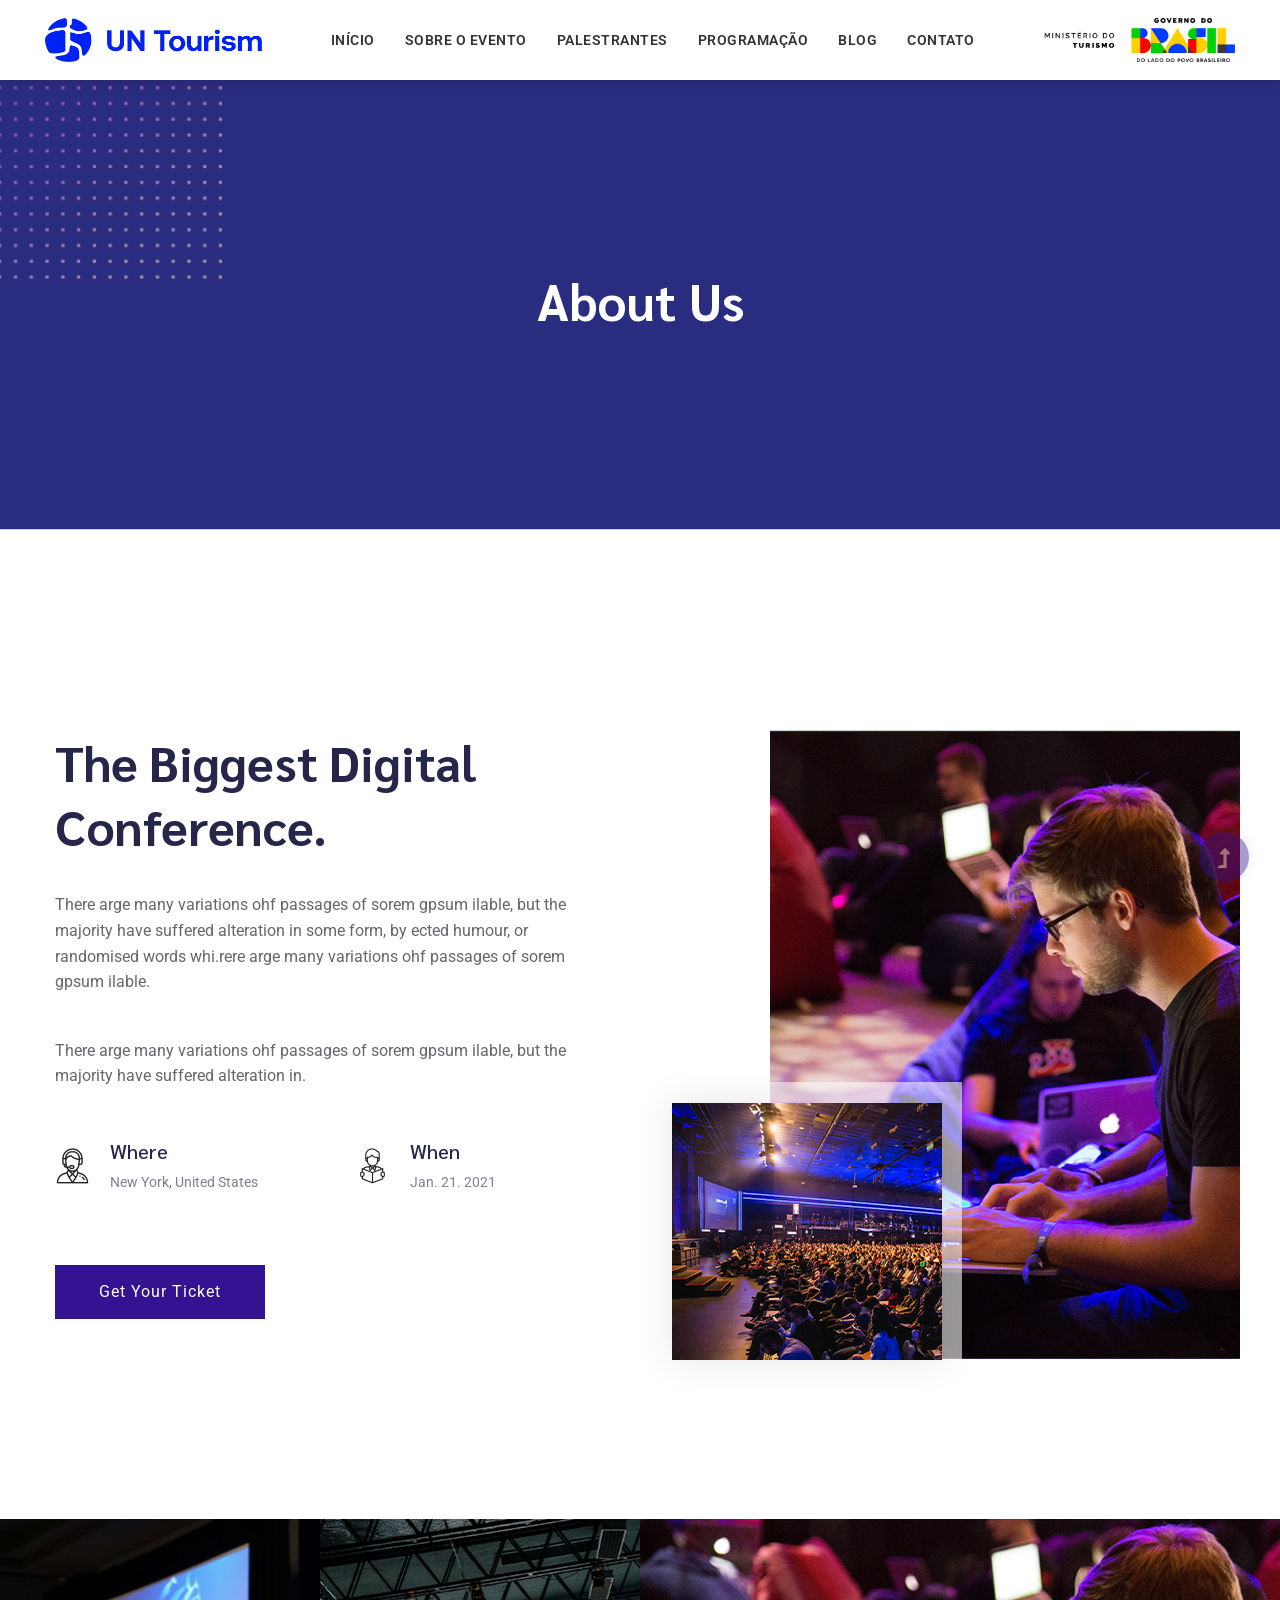
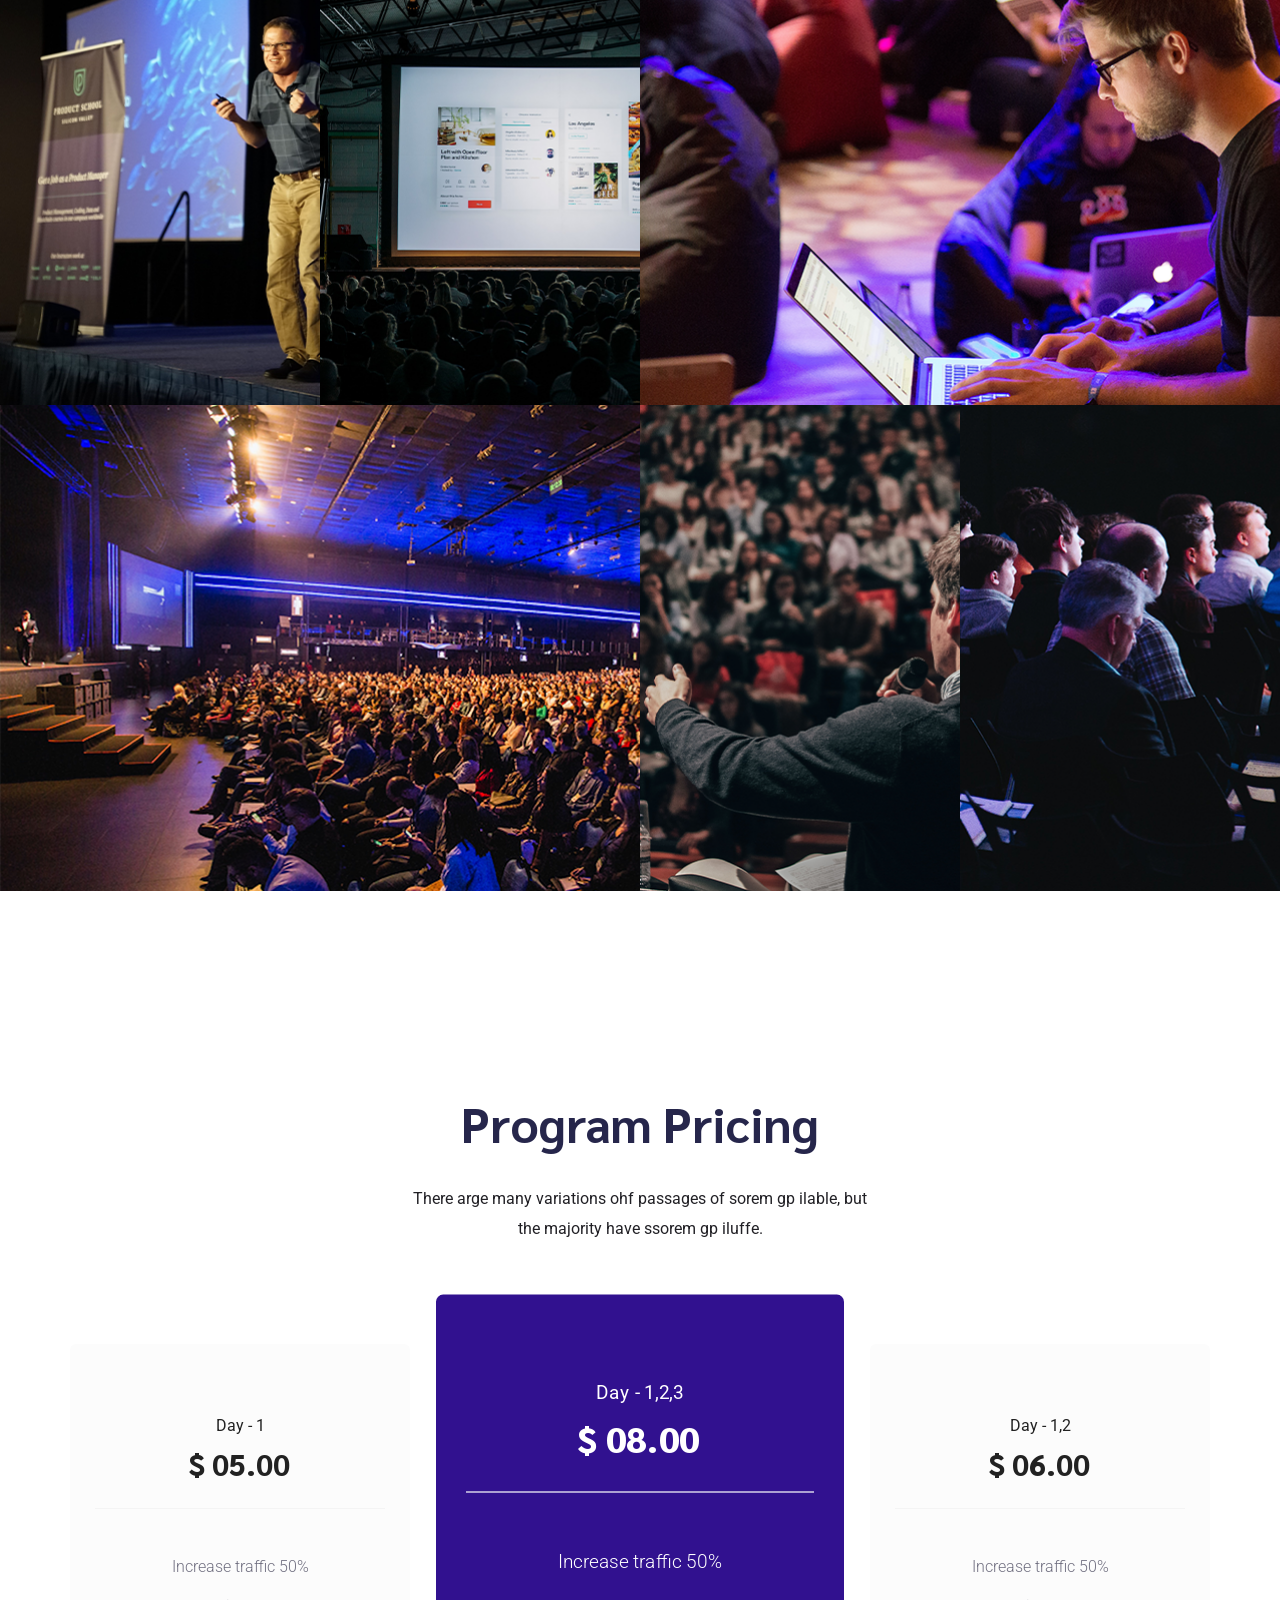
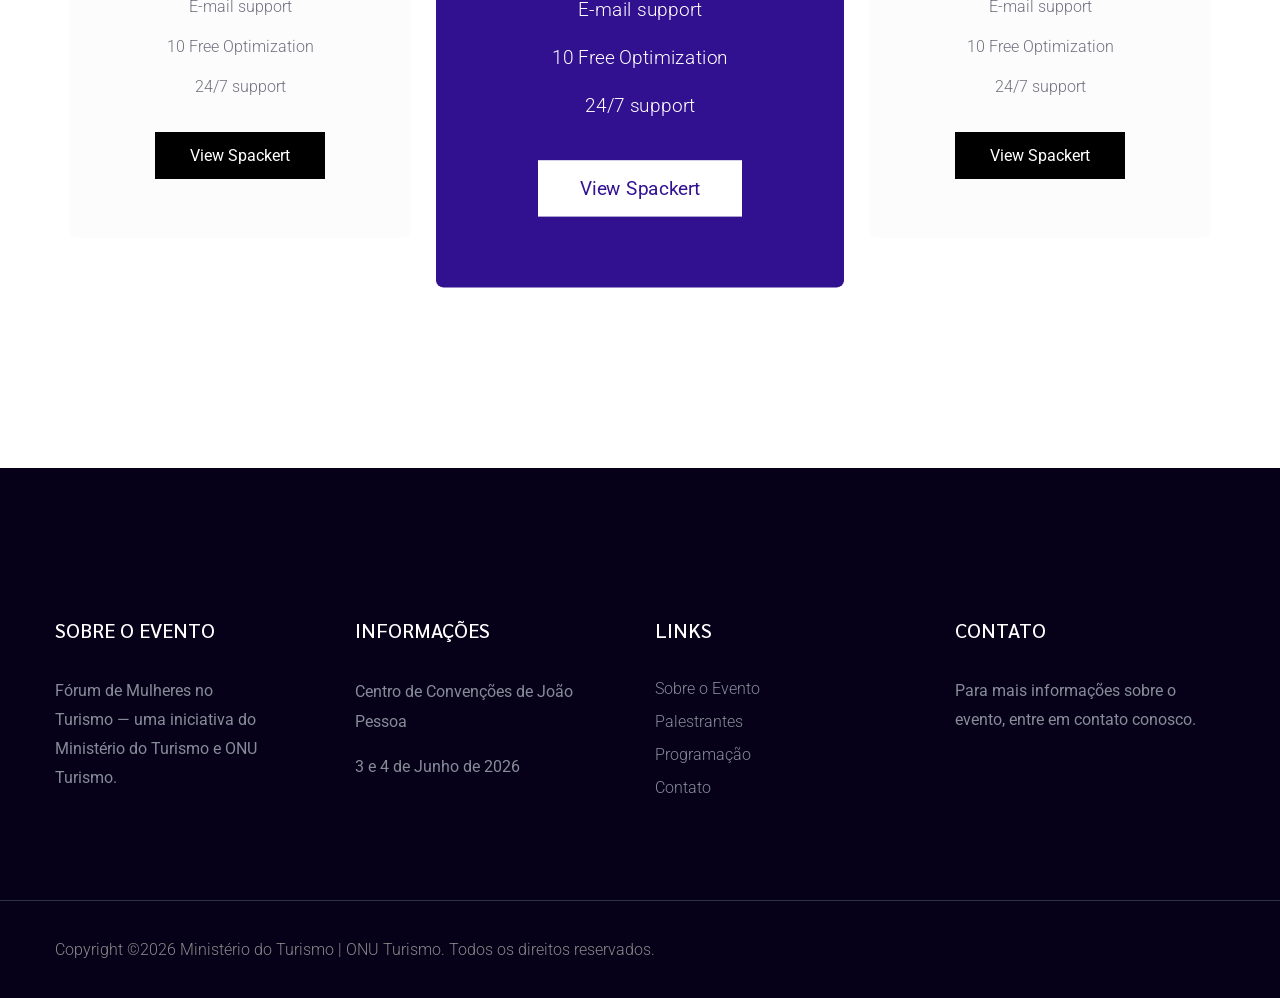
==== about.html @ 7c214f77 "Primeiro commit" ====
<!doctype html>
<html class="no-js" lang="pt-BR">
<head>
    <meta charset="utf-8">
    <meta http-equiv="x-ua-compatible" content="ie=edge">
    <title>Sobre o Evento — Fórum de Mulheres no Turismo</title>
    <meta name="description" content="">
    <meta name="viewport" content="width=device-width, initial-scale=1">
    <link rel="manifest" href="site.webmanifest">
    <link rel="shortcut icon" type="image/x-icon" href="assets/img/favicon.ico">

	<!-- CSS here -->
	<link rel="stylesheet" href="assets/css/bootstrap.min.css">
	<link rel="stylesheet" href="assets/css/owl.carousel.min.css">
	<link rel="stylesheet" href="assets/css/slicknav.css">
    <link rel="stylesheet" href="assets/css/flaticon.css">
    <link rel="stylesheet" href="assets/css/gijgo.css">
	<link rel="stylesheet" href="assets/css/animate.min.css">
	<link rel="stylesheet" href="assets/css/magnific-popup.css">
	<link rel="stylesheet" href="assets/css/fontawesome-all.min.css">
	<link rel="stylesheet" href="assets/css/themify-icons.css">
	<link rel="stylesheet" href="assets/css/slick.css">
	<link rel="stylesheet" href="assets/css/nice-select.css">
	<link rel="stylesheet" href="assets/css/style.css">
    <link rel="stylesheet" href="assets/css/custom.css">
</head>
<body>
    <!-- ? Preloader Start -->
    <div id="preloader-active">
        <div class="preloader d-flex align-items-center justify-content-center">
            <div class="preloader-inner position-relative">
                <div class="preloader-circle"></div>
                <div class="preloader-img pere-text">
                    <img src="assets/img/logo/loder.png" alt="">
                </div>
            </div>
        </div>
    </div>
    <!-- Preloader Start -->
<header>
    <div class="header-area header-custom">
        <div class="container-fluid">
            <div class="row align-items-center justify-content-between flex-nowrap" style="height: 80px;">
                <div class="col-auto d-flex align-items-center">
                    <div class="logo">
                        <a href="index.html"><img src="assets/img/logo/ONU-Turismo.png" alt="ONU Turismo"></a>
                    </div>
                </div>
                <div class="col d-none d-lg-flex align-items-center justify-content-center">
                    <div class="menu-main">
                        <nav>
                            <ul id="navigation">
                                <li><a href="index.html">Início</a></li>
                                <li><a href="about.html">Sobre o Evento</a></li>
                                <li><a href="spakers.html">Palestrantes</a></li>
                                <li><a href="schedule.html">Programação</a></li>
                                <li><a href="blog.html">Blog</a></li>
                                <li><a href="contact.html">Contato</a></li>
                            </ul>
                        </nav>
                    </div>
                </div>
                <div class="col-auto d-flex align-items-center">
                    <div class="logo right-logo">
                        <a href="index.html"><img src="assets/img/logo/vertical-principal.png" alt="Ministério do Turismo"></a>
                    </div>
                </div>
                <div class="col-12 d-block d-lg-none mt-2">
                    <div class="mobile_menu"></div>
                </div>
            </div>
        </div>
    </div>
</header>
<main>
    <!--? Hero Start -->
    <div class="slider-area2">
        <div class="slider-height2 d-flex align-items-center">
            <div class="container">
                <div class="row">
                    <div class="col-xl-12">
                        <div class="hero-cap text-center">
                            <h2>About Us</h2>
                        </div>
                    </div>
                </div>
            </div>
        </div>
    </div>
    <!-- Hero End -->
    <!--? About Law Start-->
    <section class="about-low-area section-padding2">
        <div class="container">
            <div class="row">
                <div class="col-lg-6 col-md-12">
                    <div class="about-caption mb-50">
                        <!-- Section Tittle -->
                        <div class="section-tittle mb-35">
                            <h2>The Biggest Digital Conference.</h2>
                        </div>
                        <p>There arge many variations ohf passages of sorem gpsum ilable, but the majority have suffered alteration in some form, by ected humour, or randomised words whi.rere arge many variations ohf passages of sorem gpsum ilable.</p>
                        <p>There arge many variations ohf passages of sorem gpsum ilable, but the majority have suffered alteration in.</p>
                    </div>
                    <div class="row">
                        <div class="col-lg-6 col-md-6 col-sm-6 col-xs-10">
                            <div class="single-caption mb-20">
                                <div class="caption-icon">
                                    <span class="flaticon-communications-1"></span>
                                </div>
                                <div class="caption">
                                    <h5>Where</h5>
                                    <p>New York, United States</p>
                                </div>
                            </div>
                        </div>
                        <div class="col-lg-6 col-md-6 col-sm-6 col-xs-10">
                            <div class="single-caption mb-20">
                                <div class="caption-icon">
                                    <span class="flaticon-education"></span>
                                </div>
                                <div class="caption">
                                    <h5>When</h5>
                                    <p>Jan. 21. 2021</p>
                                </div>
                            </div>
                        </div>
                    </div>
                    <a href="#" class="btn mt-50">Get Your Ticket</a>
                </div>
                <div class="col-lg-6 col-md-12">
                    <!-- about-img -->
                    <div class="about-img ">
                        <div class="about-font-img d-none d-lg-block">
                            <img src="assets/img/gallery/about2.png" alt="">
                        </div>
                        <div class="about-back-img ">
                            <img src="assets/img/gallery/about1.png" alt="">
                        </div>
                    </div>
                </div>
            </div>
        </div>
    </section>
    <!-- About Law End-->
    <!-- accordion End -->
    <!--? gallery Products Start -->
    <div class="gallery-area fix">
        <div class="container-fluid p-0">
            <div class="row no-gutters">
                <div class="col-lg-3 col-md-3 col-sm-6">
                    <div class="gallery-box">
                        <div class="single-gallery">
                            <div class="gallery-img " style="background-image: url(assets/img/gallery/gallery1.png);"></div>
                        </div>
                    </div>
                </div>
                <div class="col-lg-3 col-md-3 col-sm-6">
                    <div class="gallery-box">
                        <div class="single-gallery">
                            <div class="gallery-img " style="background-image: url(assets/img/gallery/gallery2.png);"></div>
                        </div>
                    </div>
                </div>
                <div class="col-lg-6 col-md-6 col-sm-6">
                    <div class="gallery-box">
                        <div class="single-gallery">
                            <div class="gallery-img " style="background-image: url(assets/img/gallery/gallery3.png);"></div>
                        </div>
                    </div>
                </div>
                <div class="col-lg-6 col-md-6 col-sm-6">
                    <div class="gallery-box">
                        <div class="single-gallery">
                            <div class="gallery-img " style="background-image: url(assets/img/gallery/gallery4.png);"></div>
                        </div>
                    </div>
                </div>
                <div class="col-lg-3 col-md-3 col-sm-6">
                    <div class="gallery-box">
                        <div class="single-gallery">
                             <div class="gallery-img " style="background-image: url(assets/img/gallery/gallery5.png);"></div>
                        </div>
                    </div>
                </div>
                <div class="col-lg-3 col-md-3 col-sm-6">
                    <div class="gallery-box">
                        <div class="single-gallery">
                            <div class="gallery-img " style="background-image: url(assets/img/gallery/gallery6.png);"></div>
                        </div>
                    </div>
                </div>
            </div>
        </div>
    </div>
    <!-- gallery Products End -->
    <!--? Pricing Card Start -->
    <section class="pricing-card-area section-padding2">
        <div class="container">
            <!-- Section Tittle -->
            <div class="row justify-content-center">
                <div class="col-lg-5 col-md-8">
                    <div class="section-tittle text-center mb-100">
                        <h2>Program Pricing</h2>
                        <p>There arge many variations ohf passages of sorem gp ilable, but the majority have ssorem gp iluffe.</p>
                    </div>
                </div>
            </div>
            <div class="row">
                <div class="col-xl-4 col-lg-4 col-md-6 col-sm-10">
                    <div class="single-card text-center mb-30">
                        <div class="card-top">
                            <span>Day - 1</span>
                            <h4>$ 05.00</h4>
                        </div>
                        <div class="card-bottom">
                            <ul>
                                <li>Increase traffic 50%</li>
                                <li>E-mail support</li>
                                <li>10 Free Optimization</li>
                                <li>24/7  support</li>
                            </ul>
                            <a href="services.html" class="black-btn">View Spackert</a>
                        </div>
                    </div>
                </div>
                <div class="col-xl-4 col-lg-4 col-md-6 col-sm-10">
                    <div class="single-card active text-center mb-30">
                        <div class="card-top">
                            <span>Day - 1,2,3</span>
                            <h4>$ 08.00</h4>
                        </div>
                        <div class="card-bottom">
                            <ul>
                                <li>Increase traffic 50%</li>
                                <li>E-mail support</li>
                                <li>10 Free Optimization</li>
                                <li>24/7  support</li>
                            </ul>
                            <a href="services.html" class="black-btn">View Spackert</a>
                        </div>
                    </div>
                </div>
                <div class="col-xl-4 col-lg-4 col-md-6 col-sm-10">
                    <div class="single-card text-center mb-30">
                        <div class="card-top">
                            <span>Day - 1,2</span>
                            <h4>$ 06.00</h4>
                        </div>
                        <div class="card-bottom">
                            <ul>
                                <li>Increase traffic 50%</li>
                                <li>E-mail support</li>
                                <li>10 Free Optimization</li>
                                <li>24/7  support</li>
                            </ul>
                            <a href="services.html" class="black-btn">View Spackert</a>
                        </div>
                    </div>
                </div>
            </div>
        </div>
    </section>
    <!-- Pricing Card End -->
    </main>
<footer>
    <div class="footer-area footer-padding">
        <div class="container">
            <div class="row d-flex justify-content-between">
                <div class="col-xl-3 col-lg-3 col-md-4 col-sm-6">
                    <div class="single-footer-caption mb-50">
                        <div class="single-footer-caption mb-30">
                            <div class="footer-tittle">
                                <h4>Sobre o Evento</h4>
                                <div class="footer-pera">
                                    <p>Fórum de Mulheres no Turismo — uma iniciativa do Ministério do Turismo e ONU Turismo.</p>
                                </div>
                            </div>
                        </div>
                    </div>
                </div>
                <div class="col-xl-3 col-lg-3 col-md-4 col-sm-5">
                    <div class="single-footer-caption mb-50">
                        <div class="footer-tittle">
                            <h4>Informações</h4>
                            <ul>
                                <li><p>Centro de Convenções de João Pessoa</p></li>
                                <li><p>3 e 4 de Junho de 2026</p></li>
                            </ul>
                        </div>
                    </div>
                </div>
                <div class="col-xl-3 col-lg-3 col-md-4 col-sm-5">
                    <div class="single-footer-caption mb-50">
                        <div class="footer-tittle">
                            <h4>Links</h4>
                            <ul>
                                <li><a href="about.html">Sobre o Evento</a></li>
                                <li><a href="spakers.html">Palestrantes</a></li>
                                <li><a href="schedule.html">Programação</a></li>
                                <li><a href="contact.html">Contato</a></li>
                            </ul>
                        </div>
                    </div>
                </div>
                <div class="col-xl-3 col-lg-3 col-md-6 col-sm-5">
                    <div class="single-footer-caption mb-50">
                        <div class="footer-tittle">
                            <h4>Contato</h4>
                            <div class="footer-pera footer-pera2">
                                <p>Para mais informações sobre o evento, entre em contato conosco.</p>
                            </div>
                        </div>
                    </div>
                </div>
            </div>
        </div>
    </div>
    <div class="footer-bottom-area footer-bg">
        <div class="container">
            <div class="footer-border">
                <div class="row d-flex justify-content-between align-items-center">
                    <div class="col-xl-10 col-lg-8">
                        <div class="footer-copy-right">
                            <p>Copyright &copy;<script>document.write(new Date().getFullYear());</script> Ministério do Turismo | ONU Turismo. Todos os direitos reservados.</p>
                        </div>
                    </div>
                </div>
            </div>
        </div>
    </div>
</footer>
    <!-- Scroll Up -->
    <div id="back-top" >
        <a title="Go to Top" href="#"> <i class="fas fa-level-up-alt"></i></a>
    </div>

    <!-- JS here -->

    <script src="./assets/js/vendor/modernizr-3.5.0.min.js"></script>
    <!-- Jquery, Popper, Bootstrap -->
    <script src="./assets/js/vendor/jquery-1.12.4.min.js"></script>
    <script src="./assets/js/popper.min.js"></script>
    <script src="./assets/js/bootstrap.min.js"></script>
    <!-- Jquery Mobile Menu -->
    <script src="./assets/js/jquery.slicknav.min.js"></script>

    <!-- Jquery Slick , Owl-Carousel Plugins -->
    <script src="./assets/js/owl.carousel.min.js"></script>
    <script src="./assets/js/slick.min.js"></script>
    <!-- One Page, Animated-HeadLin -->
    <script src="./assets/js/wow.min.js"></script>
    <script src="./assets/js/animated.headline.js"></script>
    <script src="./assets/js/jquery.magnific-popup.js"></script>

    <!-- Date Picker -->
    <script src="./assets/js/gijgo.min.js"></script>
    <!-- Nice-select, sticky -->
    <script src="./assets/js/jquery.nice-select.min.js"></script>
    <script src="./assets/js/jquery.sticky.js"></script>
    
    <!-- counter , waypoint -->
    <script src="./assets/js/jquery.counterup.min.js"></script>
    <script src="./assets/js/waypoints.min.js"></script>
    <script src="./assets/js/jquery.countdown.min.js"></script>
    <!-- contact js -->
    <script src="./assets/js/contact.js"></script>
    <script src="./assets/js/jquery.form.js"></script>
    <script src="./assets/js/jquery.validate.min.js"></script>
    <script src="./assets/js/mail-script.js"></script>
    <script src="./assets/js/jquery.ajaxchimp.min.js"></script>
    
    <!-- Jquery Plugins, main Jquery -->	
    <script src="./assets/js/plugins.js"></script>
    <script src="./assets/js/main.js"></script>
    
    </body>
</html>
---- assets/css/flaticon.css ----
/*
  	Flaticon icon font: Flaticon
  	Creation date: 05/05/2020 06:05
  	*/

@font-face {
  font-family: "Flaticon";
  src: url("../fonts/Flaticon.eot");
  src: url("../fonts/Flaticon.eot?#iefix") format("embedded-opentype"),
       url("../fonts/Flaticon.woff2") format("woff2"),
       url("../fonts/Flaticon.woff") format("woff"),
       url("../fonts/Flaticon.ttf") format("truetype"),
       url("../fonts/Flaticon.svg#Flaticon") format("svg");
  font-weight: normal;
  font-style: normal;
}

@media screen and (-webkit-min-device-pixel-ratio:0) {
  @font-face {
    font-family: "Flaticon";
    src: url("../fonts/Flaticon.svg#Flaticon") format("svg");
  }
}

[class^="flaticon-"]:before, [class*=" flaticon-"]:before,
[class^="flaticon-"]:after, [class*=" flaticon-"]:after {   
  font-family: Flaticon;
font-style: normal;
}

.flaticon-computing:before { content: "\f100"; }
.flaticon-education:before { content: "\f101"; }
.flaticon-business:before { content: "\f102"; }
.flaticon-communications-1:before { content: "\f103"; }
.flaticon-graduated:before { content: "\f104"; }
.flaticon-tools-and-utensils:before { content: "\f105"; }
.flaticon-communications:before { content: "\f106"; }
.flaticon-web-design:before { content: "\f107"; }
---- assets/css/themify-icons.css ----
@font-face {
	font-family: 'themify';
	src:url('../fonts/themify.eot?-fvbane');


	src:url('../fonts/themify.eot?#iefix-fvbane') format('embedded-opentype'),
		url('../fonts/themify.woff?-fvbane') format('woff'),
		url('../fonts/themify.ttf?-fvbane') format('truetype'),
		url('../fonts/themify.svg?-fvbane#themify') format('svg');
	font-weight: normal;
	font-style: normal;
}

[class^="ti-"], [class*=" ti-"] {
	font-family: 'themify';
	speak: none;
	font-style: normal;
	font-weight: normal;
	font-variant: normal;
	text-transform: none;
	line-height: 1;

	/* Better Font Rendering =========== */
	-webkit-font-smoothing: antialiased;
	-moz-osx-font-smoothing: grayscale;
}

.ti-wand:before {
	content: "\e600";
}
.ti-volume:before {
	content: "\e601";
}
.ti-user:before {
	content: "\e602";
}
.ti-unlock:before {
	content: "\e603";
}
.ti-unlink:before {
	content: "\e604";
}
.ti-trash:before {
	content: "\e605";
}
.ti-thought:before {
	content: "\e606";
}
.ti-target:before {
	content: "\e607";
}
.ti-tag:before {
	content: "\e608";
}
.ti-tablet:before {
	content: "\e609";
}
.ti-star:before {
	content: "\e60a";
}
.ti-spray:before {
	content: "\e60b";
}
.ti-signal:before {
	content: "\e60c";
}
.ti-shopping-cart:before {
	content: "\e60d";
}
.ti-shopping-cart-full:before {
	content: "\e60e";
}
.ti-settings:before {
	content: "\e60f";
}
.ti-search:before {
	content: "\e610";
}
.ti-zoom-in:before {
	content: "\e611";
}
.ti-zoom-out:before {
	content: "\e612";
}
.ti-cut:before {
	content: "\e613";
}
.ti-ruler:before {
	content: "\e614";
}
.ti-ruler-pencil:before {
	content: "\e615";
}
.ti-ruler-alt:before {
	content: "\e616";
}
.ti-bookmark:before {
	content: "\e617";
}
.ti-bookmark-alt:before {
	content: "\e618";
}
.ti-reload:before {
	content: "\e619";
}
.ti-plus:before {
	content: "\e61a";
}
.ti-pin:before {
	content: "\e61b";
}
.ti-pencil:before {
	content: "\e61c";
}
.ti-pencil-alt:before {
	content: "\e61d";
}
.ti-paint-roller:before {
	content: "\e61e";
}
.ti-paint-bucket:before {
	content: "\e61f";
}
.ti-na:before {
	content: "\e620";
}
.ti-mobile:before {
	content: "\e621";
}
.ti-minus:before {
	content: "\e622";
}
.ti-medall:before {
	content: "\e623";
}
.ti-medall-alt:before {
	content: "\e624";
}
.ti-marker:before {
	content: "\e625";
}
.ti-marker-alt:before {
	content: "\e626";
}
.ti-arrow-up:before {
	content: "\e627";
}
.ti-arrow-right:before {
	content: "\e628";
}
.ti-arrow-left:before {
	content: "\e629";
}
.ti-arrow-down:before {
	content: "\e62a";
}
.ti-lock:before {
	content: "\e62b";
}
.ti-location-arrow:before {
	content: "\e62c";
}
.ti-link:before {
	content: "\e62d";
}
.ti-layout:before {
	content: "\e62e";
}
.ti-layers:before {
	content: "\e62f";
}
.ti-layers-alt:before {
	content: "\e630";
}
.ti-key:before {
	content: "\e631";
}
.ti-import:before {
	content: "\e632";
}
.ti-image:before {
	content: "\e633";
}
.ti-heart:before {
	content: "\e634";
}
.ti-heart-broken:before {
	content: "\e635";
}
.ti-hand-stop:before {
	content: "\e636";
}
.ti-hand-open:before {
	content: "\e637";
}
.ti-hand-drag:before {
	content: "\e638";
}
.ti-folder:before {
	content: "\e639";
}
.ti-flag:before {
	content: "\e63a";
}
.ti-flag-alt:before {
	content: "\e63b";
}
.ti-flag-alt-2:before {
	content: "\e63c";
}
.ti-eye:before {
	content: "\e63d";
}
.ti-export:before {
	content: "\e63e";
}
.ti-exchange-vertical:before {
	content: "\e63f";
}
.ti-desktop:before {
	content: "\e640";
}
.ti-cup:before {
	content: "\e641";
}
.ti-crown:before {
	content: "\e642";
}
.ti-comments:before {
	content: "\e643";
}
.ti-comment:before {
	content: "\e644";
}
.ti-comment-alt:before {
	content: "\e645";
}
.ti-close:before {
	content: "\e646";
}
.ti-clip:before {
	content: "\e647";
}
.ti-angle-up:before {
	content: "\e648";
}
.ti-angle-right:before {
	content: "\e649";
}
.ti-angle-left:before {
	content: "\e64a";
}
.ti-angle-down:before {
	content: "\e64b";
}
.ti-check:before {
	content: "\e64c";
}
.ti-check-box:before {
	content: "\e64d";
}
.ti-camera:before {
	content: "\e64e";
}
.ti-announcement:before {
	content: "\e64f";
}
.ti-brush:before {
	content: "\e650";
}
.ti-briefcase:before {
	content: "\e651";
}
.ti-bolt:before {
	content: "\e652";
}
.ti-bolt-alt:before {
	content: "\e653";
}
.ti-blackboard:before {
	content: "\e654";
}
.ti-bag:before {
	content: "\e655";
}
.ti-move:before {
	content: "\e656";
}
.ti-arrows-vertical:before {
	content: "\e657";
}
.ti-arrows-horizontal:before {
	content: "\e658";
}
.ti-fullscreen:before {
	content: "\e659";
}
.ti-arrow-top-right:before {
	content: "\e65a";
}
.ti-arrow-top-left:before {
	content: "\e65b";
}
.ti-arrow-circle-up:before {
	content: "\e65c";
}
.ti-arrow-circle-right:before {
	content: "\e65d";
}
.ti-arrow-circle-left:before {
	content: "\e65e";
}
.ti-arrow-circle-down:before {
	content: "\e65f";
}
.ti-angle-double-up:before {
	content: "\e660";
}
.ti-angle-double-right:before {
	content: "\e661";
}
.ti-angle-double-left:before {
	content: "\e662";
}
.ti-angle-double-down:before {
	content: "\e663";
}
.ti-zip:before {
	content: "\e664";
}
.ti-world:before {
	content: "\e665";
}
.ti-wheelchair:before {
	content: "\e666";
}
.ti-view-list:before {
	content: "\e667";
}
.ti-view-list-alt:before {
	content: "\e668";
}
.ti-view-grid:before {
	content: "\e669";
}
.ti-uppercase:before {
	content: "\e66a";
}
.ti-upload:before {
	content: "\e66b";
}
.ti-underline:before {
	content: "\e66c";
}
.ti-truck:before {
	content: "\e66d";
}
.ti-timer:before {
	content: "\e66e";
}
.ti-ticket:before {
	content: "\e66f";
}
.ti-thumb-up:before {
	content: "\e670";
}
.ti-thumb-down:before {
	content: "\e671";
}
.ti-text:before {
	content: "\e672";
}
.ti-stats-up:before {
	content: "\e673";
}
.ti-stats-down:before {
	content: "\e674";
}
.ti-split-v:before {
	content: "\e675";
}
.ti-split-h:before {
	content: "\e676";
}
.ti-smallcap:before {
	content: "\e677";
}
.ti-shine:before {
	content: "\e678";
}
.ti-shift-right:before {
	content: "\e679";
}
.ti-shift-left:before {
	content: "\e67a";
}
.ti-shield:before {
	content: "\e67b";
}
.ti-notepad:before {
	content: "\e67c";
}
.ti-server:before {
	content: "\e67d";
}
.ti-quote-right:before {
	content: "\e67e";
}
.ti-quote-left:before {
	content: "\e67f";
}
.ti-pulse:before {
	content: "\e680";
}
.ti-printer:before {
	content: "\e681";
}
.ti-power-off:before {
	content: "\e682";
}
.ti-plug:before {
	content: "\e683";
}
.ti-pie-chart:before {
	content: "\e684";
}
.ti-paragraph:before {
	content: "\e685";
}
.ti-panel:before {
	content: "\e686";
}
.ti-package:before {
	content: "\e687";
}
.ti-music:before {
	content: "\e688";
}
.ti-music-alt:before {
	content: "\e689";
}
.ti-mouse:before {
	content: "\e68a";
}
.ti-mouse-alt:before {
	content: "\e68b";
}
.ti-money:before {
	content: "\e68c";
}
.ti-microphone:before {
	content: "\e68d";
}
.ti-menu:before {
	content: "\e68e";
}
.ti-menu-alt:before {
	content: "\e68f";
}
.ti-map:before {
	content: "\e690";
}
.ti-map-alt:before {
	content: "\e691";
}
.ti-loop:before {
	content: "\e692";
}
.ti-location-pin:before {
	content: "\e693";
}
.ti-list:before {
	content: "\e694";
}
.ti-light-bulb:before {
	content: "\e695";
}
.ti-Italic:before {
	content: "\e696";
}
.ti-info:before {
	content: "\e697";
}
.ti-infinite:before {
	content: "\e698";
}
.ti-id-badge:before {
	content: "\e699";
}
.ti-hummer:before {
	content: "\e69a";
}
.ti-home:before {
	content: "\e69b";
}
.ti-help:before {
	content: "\e69c";
}
.ti-headphone:before {
	content: "\e69d";
}
.ti-harddrives:before {
	content: "\e69e";
}
.ti-harddrive:before {
	content: "\e69f";
}
.ti-gift:before {
	content: "\e6a0";
}
.ti-game:before {
	content: "\e6a1";
}
.ti-filter:before {
	content: "\e6a2";
}
.ti-files:before {
	content: "\e6a3";
}
.ti-file:before {
	content: "\e6a4";
}
.ti-eraser:before {
	content: "\e6a5";
}
.ti-envelope:before {
	content: "\e6a6";
}
.ti-download:before {
	content: "\e6a7";
}
.ti-direction:before {
	content: "\e6a8";
}
.ti-direction-alt:before {
	content: "\e6a9";
}
.ti-dashboard:before {
	content: "\e6aa";
}
.ti-control-stop:before {
	content: "\e6ab";
}
.ti-control-shuffle:before {
	content: "\e6ac";
}
.ti-control-play:before {
	content: "\e6ad";
}
.ti-control-pause:before {
	content: "\e6ae";
}
.ti-control-forward:before {
	content: "\e6af";
}
.ti-control-backward:before {
	content: "\e6b0";
}
.ti-cloud:before {
	content: "\e6b1";
}
.ti-cloud-up:before {
	content: "\e6b2";
}
.ti-cloud-down:before {
	content: "\e6b3";
}
.ti-clipboard:before {
	content: "\e6b4";
}
.ti-car:before {
	content: "\e6b5";
}
.ti-calendar:before {
	content: "\e6b6";
}
.ti-book:before {
	content: "\e6b7";
}
.ti-bell:before {
	content: "\e6b8";
}
.ti-basketball:before {
	content: "\e6b9";
}
.ti-bar-chart:before {
	content: "\e6ba";
}
.ti-bar-chart-alt:before {
	content: "\e6bb";
}
.ti-back-right:before {
	content: "\e6bc";
}
.ti-back-left:before {
	content: "\e6bd";
}
.ti-arrows-corner:before {
	content: "\e6be";
}
.ti-archive:before {
	content: "\e6bf";
}
.ti-anchor:before {
	content: "\e6c0";
}
.ti-align-right:before {
	content: "\e6c1";
}
.ti-align-left:before {
	content: "\e6c2";
}
.ti-align-justify:before {
	content: "\e6c3";
}
.ti-align-center:before {
	content: "\e6c4";
}
.ti-alert:before {
	content: "\e6c5";
}
.ti-alarm-clock:before {
	content: "\e6c6";
}
.ti-agenda:before {
	content: "\e6c7";
}
.ti-write:before {
	content: "\e6c8";
}
.ti-window:before {
	content: "\e6c9";
}
.ti-widgetized:before {
	content: "\e6ca";
}
.ti-widget:before {
	content: "\e6cb";
}
.ti-widget-alt:before {
	content: "\e6cc";
}
.ti-wallet:before {
	content: "\e6cd";
}
.ti-video-clapper:before {
	content: "\e6ce";
}
.ti-video-camera:before {
	content: "\e6cf";
}
.ti-vector:before {
	content: "\e6d0";
}
.ti-themify-logo:before {
	content: "\e6d1";
}
.ti-themify-favicon:before {
	content: "\e6d2";
}
.ti-themify-favicon-alt:before {
	content: "\e6d3";
}
.ti-support:before {
	content: "\e6d4";
}
.ti-stamp:before {
	content: "\e6d5";
}
.ti-split-v-alt:before {
	content: "\e6d6";
}
.ti-slice:before {
	content: "\e6d7";
}
.ti-shortcode:before {
	content: "\e6d8";
}
.ti-shift-right-alt:before {
	content: "\e6d9";
}
.ti-shift-left-alt:before {
	content: "\e6da";
}
.ti-ruler-alt-2:before {
	content: "\e6db";
}
.ti-receipt:before {
	content: "\e6dc";
}
.ti-pin2:before {
	content: "\e6dd";
}
.ti-pin-alt:before {
	content: "\e6de";
}
.ti-pencil-alt2:before {
	content: "\e6df";
}
.ti-palette:before {
	content: "\e6e0";
}
.ti-more:before {
	content: "\e6e1";
}
.ti-more-alt:before {
	content: "\e6e2";
}
.ti-microphone-alt:before {
	content: "\e6e3";
}
.ti-magnet:before {
	content: "\e6e4";
}
.ti-line-double:before {
	content: "\e6e5";
}
.ti-line-dotted:before {
	content: "\e6e6";
}
.ti-line-dashed:before {
	content: "\e6e7";
}
.ti-layout-width-full:before {
	content: "\e6e8";
}
.ti-layout-width-default:before {
	content: "\e6e9";
}
.ti-layout-width-default-alt:before {
	content: "\e6ea";
}
.ti-layout-tab:before {
	content: "\e6eb";
}
.ti-layout-tab-window:before {
	content: "\e6ec";
}
.ti-layout-tab-v:before {
	content: "\e6ed";
}
.ti-layout-tab-min:before {
	content: "\e6ee";
}
.ti-layout-slider:before {
	content: "\e6ef";
}
.ti-layout-slider-alt:before {
	content: "\e6f0";
}
.ti-layout-sidebar-right:before {
	content: "\e6f1";
}
.ti-layout-sidebar-none:before {
	content: "\e6f2";
}
.ti-layout-sidebar-left:before {
	content: "\e6f3";
}
.ti-layout-placeholder:before {
	content: "\e6f4";
}
.ti-layout-menu:before {
	content: "\e6f5";
}
.ti-layout-menu-v:before {
	content: "\e6f6";
}
.ti-layout-menu-separated:before {
	content: "\e6f7";
}
.ti-layout-menu-full:before {
	content: "\e6f8";
}
.ti-layout-media-right-alt:before {
	content: "\e6f9";
}
.ti-layout-media-right:before {
	content: "\e6fa";
}
.ti-layout-media-overlay:before {
	content: "\e6fb";
}
.ti-layout-media-overlay-alt:before {
	content: "\e6fc";
}
.ti-layout-media-overlay-alt-2:before {
	content: "\e6fd";
}
.ti-layout-media-left-alt:before {
	content: "\e6fe";
}
.ti-layout-media-left:before {
	content: "\e6ff";
}
.ti-layout-media-center-alt:before {
	content: "\e700";
}
.ti-layout-media-center:before {
	content: "\e701";
}
.ti-layout-list-thumb:before {
	content: "\e702";
}
.ti-layout-list-thumb-alt:before {
	content: "\e703";
}
.ti-layout-list-post:before {
	content: "\e704";
}
.ti-layout-list-large-image:before {
	content: "\e705";
}
.ti-layout-line-solid:before {
	content: "\e706";
}
.ti-layout-grid4:before {
	content: "\e707";
}
.ti-layout-grid3:before {
	content: "\e708";
}
.ti-layout-grid2:before {
	content: "\e709";
}
.ti-layout-grid2-thumb:before {
	content: "\e70a";
}
.ti-layout-cta-right:before {
	content: "\e70b";
}
.ti-layout-cta-left:before {
	content: "\e70c";
}
.ti-layout-cta-center:before {
	content: "\e70d";
}
.ti-layout-cta-btn-right:before {
	content: "\e70e";
}
.ti-layout-cta-btn-left:before {
	content: "\e70f";
}
.ti-layout-column4:before {
	content: "\e710";
}
.ti-layout-column3:before {
	content: "\e711";
}
.ti-layout-column2:before {
	content: "\e712";
}
.ti-layout-accordion-separated:before {
	content: "\e713";
}
.ti-layout-accordion-merged:before {
	content: "\e714";
}
.ti-layout-accordion-list:before {
	content: "\e715";
}
.ti-ink-pen:before {
	content: "\e716";
}
.ti-info-alt:before {
	content: "\e717";
}
.ti-help-alt:before {
	content: "\e718";
}
.ti-headphone-alt:before {
	content: "\e719";
}
.ti-hand-point-up:before {
	content: "\e71a";
}
.ti-hand-point-right:before {
	content: "\e71b";
}
.ti-hand-point-left:before {
	content: "\e71c";
}
.ti-hand-point-down:before {
	content: "\e71d";
}
.ti-gallery:before {
	content: "\e71e";
}
.ti-face-smile:before {
	content: "\e71f";
}
.ti-face-sad:before {
	content: "\e720";
}
.ti-credit-card:before {
	content: "\e721";
}
.ti-control-skip-forward:before {
	content: "\e722";
}
.ti-control-skip-backward:before {
	content: "\e723";
}
.ti-control-record:before {
	content: "\e724";
}
.ti-control-eject:before {
	content: "\e725";
}
.ti-comments-smiley:before {
	content: "\e726";
}
.ti-brush-alt:before {
	content: "\e727";
}
.ti-youtube:before {
	content: "\e728";
}
.ti-vimeo:before {
	content: "\e729";
}
.ti-twitter:before {
	content: "\e72a";
}
.ti-time:before {
	content: "\e72b";
}
.ti-tumblr:before {
	content: "\e72c";
}
.ti-skype:before {
	content: "\e72d";
}
.ti-share:before {
	content: "\e72e";
}
.ti-share-alt:before {
	content: "\e72f";
}
.ti-rocket:before {
	content: "\e730";
}
.ti-pinterest:before {
	content: "\e731";
}
.ti-new-window:before {
	content: "\e732";
}
.ti-microsoft:before {
	content: "\e733";
}
.ti-list-ol:before {
	content: "\e734";
}
.ti-linkedin:before {
	content: "\e735";
}
.ti-layout-sidebar-2:before {
	content: "\e736";
}
.ti-layout-grid4-alt:before {
	content: "\e737";
}
.ti-layout-grid3-alt:before {
	content: "\e738";
}
.ti-layout-grid2-alt:before {
	content: "\e739";
}
.ti-layout-column4-alt:before {
	content: "\e73a";
}
.ti-layout-column3-alt:before {
	content: "\e73b";
}
.ti-layout-column2-alt:before {
	content: "\e73c";
}
.ti-instagram:before {
	content: "\e73d";
}
.ti-google:before {
	content: "\e73e";
}
.ti-github:before {
	content: "\e73f";
}
.ti-flickr:before {
	content: "\e740";
}
.ti-facebook:before {
	content: "\e741";
}
.ti-dropbox:before {
	content: "\e742";
}
.ti-dribbble:before {
	content: "\e743";
}
.ti-apple:before {
	content: "\e744";
}
.ti-android:before {
	content: "\e745";
}
.ti-save:before {
	content: "\e746";
}
.ti-save-alt:before {
	content: "\e747";
}
.ti-yahoo:before {
	content: "\e748";
}
.ti-wordpress:before {
	content: "\e749";
}
.ti-vimeo-alt:before {
	content: "\e74a";
}
.ti-twitter-alt:before {
	content: "\e74b";
}
.ti-tumblr-alt:before {
	content: "\e74c";
}
.ti-trello:before {
	content: "\e74d";
}
.ti-stack-overflow:before {
	content: "\e74e";
}
.ti-soundcloud:before {
	content: "\e74f";
}
.ti-sharethis:before {
	content: "\e750";
}
.ti-sharethis-alt:before {
	content: "\e751";
}
.ti-reddit:before {
	content: "\e752";
}
.ti-pinterest-alt:before {
	content: "\e753";
}
.ti-microsoft-alt:before {
	content: "\e754";
}
.ti-linux:before {
	content: "\e755";
}
.ti-jsfiddle:before {
	content: "\e756";
}
.ti-joomla:before {
	content: "\e757";
}
.ti-html5:before {
	content: "\e758";
}
.ti-flickr-alt:before {
	content: "\e759";
}
.ti-email:before {
	content: "\e75a";
}
.ti-drupal:before {
	content: "\e75b";
}
.ti-dropbox-alt:before {
	content: "\e75c";
}
.ti-css3:before {
	content: "\e75d";
}
.ti-rss:before {
	content: "\e75e";
}
.ti-rss-alt:before {
	content: "\e75f";
}
---- assets/css/nice-select.css ----
.nice-select {
  -webkit-tap-highlight-color: transparent;
  background-color: #fff;
  border-radius: 5px;
  border: solid 1px #e8e8e8;
  box-sizing: border-box;
  clear: both;
  cursor: pointer;
  display: block;
  float: left;
  font-family: inherit;
  font-size: 14px;
  font-weight: normal;
  height: 42px;
  line-height: 40px;
  outline: none;
  padding-left: 18px;
  padding-right: 30px;
  position: relative;
  text-align: left !important;
  -webkit-transition: all 0.2s ease-in-out;
  transition: all 0.2s ease-in-out;
  -webkit-user-select: none;
     -moz-user-select: none;
      -ms-user-select: none;
          user-select: none;
  white-space: nowrap;
  width: auto; }
  .nice-select:hover {
    border-color: #dbdbdb; }
  .nice-select:active, .nice-select.open, .nice-select:focus {
    border-color: #999; }
  .nice-select:after {
    border-bottom: 2px solid #999;
    border-right: 2px solid #999;
    content: '';
    display: block;
    height: 5px;
    margin-top: -4px;
    pointer-events: none;
    position: absolute;
    right: 12px;
    top: 50%;
    -webkit-transform-origin: 66% 66%;
        -ms-transform-origin: 66% 66%;
            transform-origin: 66% 66%;
    -webkit-transform: rotate(45deg);
        -ms-transform: rotate(45deg);
            transform: rotate(45deg);
    -webkit-transition: all 0.15s ease-in-out;
    transition: all 0.15s ease-in-out;
    width: 5px; }
  .nice-select.open:after {
    -webkit-transform: rotate(-135deg);
        -ms-transform: rotate(-135deg);
            transform: rotate(-135deg); }
  .nice-select.open .list {
    opacity: 1;
    pointer-events: auto;
    -webkit-transform: scale(1) translateY(0);
        -ms-transform: scale(1) translateY(0);
            transform: scale(1) translateY(0); }
  .nice-select.disabled {
    border-color: #ededed;
    color: #999;
    pointer-events: none; }
    .nice-select.disabled:after {
      border-color: #cccccc; }
  .nice-select.wide {
    width: 100%; }
    .nice-select.wide .list {
      left: 0 !important;
      right: 0 !important; }
  .nice-select.right {
    float: right; }
    .nice-select.right .list {
      left: auto;
      right: 0; }
  .nice-select.small {
    font-size: 12px;
    height: 36px;
    line-height: 34px; }
    .nice-select.small:after {
      height: 4px;
      width: 4px; }
    .nice-select.small .option {
      line-height: 34px;
      min-height: 34px; }
  .nice-select .list {
    background-color: #fff;
    border-radius: 5px;
    box-shadow: 0 0 0 1px rgba(68, 68, 68, 0.11);
    box-sizing: border-box;
    margin-top: 4px;
    opacity: 0;
    overflow: hidden;
    padding: 0;
    pointer-events: none;
    position: absolute;
    top: 100%;
    left: 0;
    -webkit-transform-origin: 50% 0;
        -ms-transform-origin: 50% 0;
            transform-origin: 50% 0;
    -webkit-transform: scale(0.75) translateY(-21px);
        -ms-transform: scale(0.75) translateY(-21px);
            transform: scale(0.75) translateY(-21px);
    -webkit-transition: all 0.2s cubic-bezier(0.5, 0, 0, 1.25), opacity 0.15s ease-out;
    transition: all 0.2s cubic-bezier(0.5, 0, 0, 1.25), opacity 0.15s ease-out;
    z-index: 9; }
    .nice-select .list:hover .option:not(:hover) {
      background-color: transparent !important; }
  .nice-select .option {
    cursor: pointer;
    font-weight: 400;
    line-height: 40px;
    list-style: none;
    min-height: 40px;
    outline: none;
    padding-left: 18px;
    padding-right: 29px;
    text-align: left;
    -webkit-transition: all 0.2s;
    transition: all 0.2s; }
    .nice-select .option:hover, .nice-select .option.focus, .nice-select .option.selected.focus {
      background-color: #f6f6f6; }
    .nice-select .option.selected {
      font-weight: bold; }
    .nice-select .option.disabled {
      background-color: transparent;
      color: #999;
      cursor: default; }

.no-csspointerevents .nice-select .list {
  display: none; }

.no-csspointerevents .nice-select.open .list {
  display: block; }
---- assets/css/style.css ----
@import url("https://fonts.googleapis.com/css?family=Roboto:300,400,500,700|Sarabun:400,500,600,700,800|Sen:400,700&display=swap");.white-bg{background:#ffffff}.gray-bg{background:#f5f5f5}.gray-bg{background:#f7f7fd}.white-bg{background:#fff}.black-bg{background:#16161a}.theme-bg{background:#331391}.brand-bg{background:#f1f4fa}.testimonial-bg{background:#f9fafc}.white-color{color:#fff}.black-color{color:#16161a}.theme-color{color:#331391}.boxed-btn{background:#fff;color:#331391 !important;display:inline-block;padding:18px 44px;font-family:"Sarabun",sans-serif;font-size:14px;font-weight:400;border:0;border:1px solid #331391;letter-spacing:3px;text-align:center;color:#331391;text-transform:uppercase;cursor:pointer}.boxed-btn:hover{background:#331391;color:#fff !important;border:1px solid #331391}.boxed-btn:focus{outline:none}.boxed-btn.large-width{width:220px}[data-overlay]{position:relative;background-size:cover;background-repeat:no-repeat;background-position:center center}[data-overlay]::before{position:absolute;left:0;top:0;right:0;bottom:0;content:""}[data-opacity="1"]::before{opacity:0.1}[data-opacity="2"]::before{opacity:0.2}[data-opacity="3"]::before{opacity:0.3}[data-opacity="4"]::before{opacity:0.4}[data-opacity="5"]::before{opacity:0.5}[data-opacity="6"]::before{opacity:0.6}[data-opacity="7"]::before{opacity:0.7}[data-opacity="8"]::before{opacity:0.8}[data-opacity="9"]::before{opacity:0.9}body{font-family:"Roboto",sans-serif;font-weight:normal;font-style:normal}h1,h2,h3,h4,h5,h6{font-family:"Sarabun",sans-serif;color:#26264b;margin-top:0px;font-style:normal;font-weight:500;text-transform:normal}p{font-family:"Roboto",sans-serif;color:#10285d;font-size:16px;line-height:30px;margin-bottom:15px;font-weight:normal}.bg-img-1{background-image:url(../img/slider/slider-img-1.jpg)}.bg-img-2{background-image:url(../img/background-img/bg-img-2.jpg)}.cta-bg-1{background-image:url(../img/background-img/bg-img-3.jpg)}.img{max-width:100%;-webkit-transition:all .3s ease-out 0s;-moz-transition:all .3s ease-out 0s;-ms-transition:all .3s ease-out 0s;-o-transition:all .3s ease-out 0s;transition:all .3s ease-out 0s}.f-left{float:left}.f-right{float:right}.fix{overflow:hidden}.clear{clear:both}a,.button{-webkit-transition:all .3s ease-out 0s;-moz-transition:all .3s ease-out 0s;-ms-transition:all .3s ease-out 0s;-o-transition:all .3s ease-out 0s;transition:all .3s ease-out 0s}a:focus,.button:focus{text-decoration:none;outline:none}a{color:#635c5c}a:hover{color:#fff}a:focus,a:hover,.portfolio-cat a:hover,.footer -menu li a:hover{text-decoration:none}a,button{color:#fff;outline:medium none}button:focus,input:focus,input:focus,textarea,textarea:focus{outline:0}.uppercase{text-transform:uppercase}input:focus::-moz-placeholder{opacity:0;-webkit-transition:.4s;-o-transition:.4s;transition:.4s}.capitalize{text-transform:capitalize}h1 a,h2 a,h3 a,h4 a,h5 a,h6 a{color:inherit}ul{margin:0px;padding:0px}li{list-style:none}hr{border-bottom:1px solid #eceff8;border-top:0 none;margin:30px 0;padding:0}.theme-overlay{position:relative}.theme-overlay::before{background:#1696e7 none repeat scroll 0 0;content:"";height:100%;left:0;opacity:0.6;position:absolute;top:0;width:100%}.overlay{position:relative;z-index:0}.overlay::before{position:absolute;content:"";top:0;left:0;width:100%;height:100%;z-index:-1}.overlay2{position:relative;z-index:0}.overlay2::before{position:absolute;content:"";background-color:#2E2200;top:0;left:0;width:100%;height:100%;z-index:-1;opacity:0.5}.section-padding{padding-top:120px;padding-bottom:120px}.separator{border-top:1px solid #f2f2f2}.mb-90{margin-bottom:90px}@media (max-width: 767px){.mb-90{margin-bottom:30px}}@media (min-width: 768px) and (max-width: 991px){.mb-90{margin-bottom:45px}}.owl-carousel .owl-nav div{background:rgba(255,255,255,0.8) none repeat scroll 0 0;height:40px;left:20px;line-height:40px;font-size:22px;color:#646464;opacity:1;visibility:visible;position:absolute;text-align:center;top:50%;transform:translateY(-50%);transition:all 0.3s ease 0s;width:40px}.owl-carousel .owl-nav div.owl-next{left:auto;right:-30px}.owl-carousel .owl-nav div.owl-next i{position:relative;right:0;top:1px}.owl-carousel .owl-nav div.owl-prev i{position:relative;right:1px;top:0px}.owl-carousel:hover .owl-nav div{opacity:1;visibility:visible}.owl-carousel:hover .owl-nav div:hover{color:#fff;background:#ff3500}.btn{background:#331391;padding:27px 44px;color:#fff;cursor:pointer;display:inline-block;font-size:16px;border-radius:0px;-moz-user-select:none;font-weight:400;letter-spacing:1px;line-height:0;margin-bottom:0;margin:10px;cursor:pointer;transition:color 0.4s linear;position:relative;z-index:1;border:0;overflow:hidden;margin:0}.btn::before{content:"";position:absolute;left:0;top:0;width:101%;height:101%;background:#3e44ec;z-index:1;border-radius:5px;transition:transform 0.5s;transition-timing-function:ease;transform-origin:0 0;transition-timing-function:cubic-bezier(0.5, 1.6, 0.4, 0.7);transform:scaleX(0);border-radius:0px}.btn:hover::before{transform:scaleX(1);color:#fff !important;z-index:-1}.btn.focus,.btn:focus{outline:0;box-shadow:none}.header-btn{padding:30px 26px}@media only screen and (min-width: 992px) and (max-width: 1199px){.header-btn{padding:27px 21px}}.hero-btn{padding:30px 39px;background:#fff;color:#331391 !important}.hero-btn::before{background:#e6c35c}.white-btn{padding:30px 39px;background:#fff;color:#331391 !important}.black-btn{padding:14px 35px;background:#000}.black-btn::before{background:#331391}.submit-btn2{background:#ec5b53;width:100%;height:60px;padding:10px 20px;border:0;color:#fff;text-transform:capitalize;cursor:pointer;font-size:16px;border-radius:0px}.white-btn{background:#fff;color:#000}.white-btn::before{background:#000;color:#fff}.border-btn{border:1px solid #ff5600;color:#464d65;background:none;border-radius:5px;text-transform:capitalize;padding:19px 47px;-moz-user-select:none;cursor:pointer;display:inline-block;font-size:14px;font-weight:500;letter-spacing:1px;margin-bottom:0;position:relative;transition:color 0.4s linear;position:relative;overflow:hidden;margin:0}@media (max-width: 575px){.border-btn{display:none}}.border-btn::before{border:1px solid transparent;content:"";position:absolute;left:0;top:0;width:101%;height:101%;background:#331391;z-index:-1;transition:transform 0.5s;transition-timing-function:ease;transform-origin:0 0;transition-timing-function:cubic-bezier(0.5, 1.6, 0.4, 0.7);transform:scaleY(0);border-radius:0}.border-btn:hover::before{transform:scaleY(1);border:1px solid transparent}.breadcrumb>.active{color:#888}#scrollUp,#back-top{background:#331391;height:50px;width:50px;right:31px;bottom:18px;position:fixed;color:#fff;font-size:20px;text-align:center;border-radius:50%;line-height:48px;border:2px solid transparent;box-shadow:0 0 10px 3px rgba(108,98,98,0.2)}@media (max-width: 575px){#scrollUp,#back-top{right:16px}}#scrollUp a i,#back-top a i{display:block;line-height:50px}#scrollUp:hover{color:#fff}.sticky-bar{left:0;margin:auto;position:fixed;top:0;width:100%;-webkit-box-shadow:0 10px 15px rgba(25,25,25,0.1);box-shadow:0 10px 15px rgba(25,25,25,0.1);z-index:9999;-webkit-animation:300ms ease-in-out 0s normal none 1 running fadeInDown;animation:300ms ease-in-out 0s normal none 1 running fadeInDown;-webkit-box-shadow:0 10px 15px rgba(25,25,25,0.1);background:#fff}.mt-5{margin-top:5px}.mt-10{margin-top:10px}.mt-15{margin-top:15px}.mt-20{margin-top:20px}.mt-25{margin-top:25px}.mt-30{margin-top:30px}.mt-35{margin-top:35px}.mt-40{margin-top:40px}.mt-45{margin-top:45px}.mt-50{margin-top:50px}.mt-55{margin-top:55px}.mt-60{margin-top:60px}.mt-65{margin-top:65px}.mt-70{margin-top:70px}.mt-75{margin-top:75px}.mt-80{margin-top:80px}.mt-85{margin-top:85px}.mt-90{margin-top:90px}.mt-95{margin-top:95px}.mt-100{margin-top:100px}.mt-105{margin-top:105px}.mt-110{margin-top:110px}.mt-115{margin-top:115px}.mt-120{margin-top:120px}.mt-125{margin-top:125px}.mt-130{margin-top:130px}.mt-135{margin-top:135px}.mt-140{margin-top:140px}.mt-145{margin-top:145px}.mt-150{margin-top:150px}.mt-155{margin-top:155px}.mt-160{margin-top:160px}.mt-165{margin-top:165px}.mt-170{margin-top:170px}.mt-175{margin-top:175px}.mt-180{margin-top:180px}.mt-185{margin-top:185px}.mt-190{margin-top:190px}.mt-195{margin-top:195px}.mt-200{margin-top:200px}.mb-5{margin-bottom:5px}.mb-10{margin-bottom:10px}.mb-15{margin-bottom:15px}.mb-20{margin-bottom:20px}.mb-25{margin-bottom:25px}.mb-30{margin-bottom:30px}.mb-35{margin-bottom:35px}.mb-40{margin-bottom:40px}.mb-45{margin-bottom:45px}.mb-50{margin-bottom:50px}.mb-55{margin-bottom:55px}.mb-60{margin-bottom:60px}.mb-65{margin-bottom:65px}.mb-70{margin-bottom:70px}.mb-75{margin-bottom:75px}.mb-80{margin-bottom:80px}.mb-85{margin-bottom:85px}.mb-90{margin-bottom:90px}.mb-95{margin-bottom:95px}.mb-100{margin-bottom:100px}.mb-105{margin-bottom:105px}.mb-110{margin-bottom:110px}.mb-115{margin-bottom:115px}.mb-120{margin-bottom:120px}.mb-125{margin-bottom:125px}.mb-130{margin-bottom:130px}.mb-135{margin-bottom:135px}.mb-140{margin-bottom:140px}.mb-145{margin-bottom:145px}.mb-150{margin-bottom:150px}.mb-155{margin-bottom:155px}.mb-160{margin-bottom:160px}.mb-165{margin-bottom:165px}.mb-170{margin-bottom:170px}.mb-175{margin-bottom:175px}.mb-180{margin-bottom:180px}.mb-185{margin-bottom:185px}.mb-190{margin-bottom:190px}.mb-195{margin-bottom:195px}.mb-200{margin-bottom:200px}.ml-5{margin-left:5px}.ml-10{margin-left:10px}.ml-15{margin-left:15px}.ml-20{margin-left:20px}.ml-25{margin-left:25px}.ml-30{margin-left:30px}.ml-35{margin-left:35px}.ml-40{margin-left:40px}.ml-45{margin-left:45px}.ml-50{margin-left:50px}.ml-55{margin-left:55px}.ml-60{margin-left:60px}.ml-65{margin-left:65px}.ml-70{margin-left:70px}.ml-75{margin-left:75px}.ml-80{margin-left:80px}.ml-85{margin-left:85px}.ml-90{margin-left:90px}.ml-95{margin-left:95px}.ml-100{margin-left:100px}.ml-105{margin-left:105px}.ml-110{margin-left:110px}.ml-115{margin-left:115px}.ml-120{margin-left:120px}.ml-125{margin-left:125px}.ml-130{margin-left:130px}.ml-135{margin-left:135px}.ml-140{margin-left:140px}.ml-145{margin-left:145px}.ml-150{margin-left:150px}.ml-155{margin-left:155px}.ml-160{margin-left:160px}.ml-165{margin-left:165px}.ml-170{margin-left:170px}.ml-175{margin-left:175px}.ml-180{margin-left:180px}.ml-185{margin-left:185px}.ml-190{margin-left:190px}.ml-195{margin-left:195px}.ml-200{margin-left:200px}.mr-5{margin-right:5px}.mr-10{margin-right:10px}.mr-15{margin-right:15px}.mr-20{margin-right:20px}.mr-25{margin-right:25px}.mr-30{margin-right:30px}.mr-35{margin-right:35px}.mr-40{margin-right:40px}.mr-45{margin-right:45px}.mr-50{margin-right:50px}.mr-55{margin-right:55px}.mr-60{margin-right:60px}.mr-65{margin-right:65px}.mr-70{margin-right:70px}.mr-75{margin-right:75px}.mr-80{margin-right:80px}.mr-85{margin-right:85px}.mr-90{margin-right:90px}.mr-95{margin-right:95px}.mr-100{margin-right:100px}.mr-105{margin-right:105px}.mr-110{margin-right:110px}.mr-115{margin-right:115px}.mr-120{margin-right:120px}.mr-125{margin-right:125px}.mr-130{margin-right:130px}.mr-135{margin-right:135px}.mr-140{margin-right:140px}.mr-145{margin-right:145px}.mr-150{margin-right:150px}.mr-155{margin-right:155px}.mr-160{margin-right:160px}.mr-165{margin-right:165px}.mr-170{margin-right:170px}.mr-175{margin-right:175px}.mr-180{margin-right:180px}.mr-185{margin-right:185px}.mr-190{margin-right:190px}.mr-195{margin-right:195px}.mr-200{margin-right:200px}.pt-5{padding-top:5px}.pt-10{padding-top:10px}.pt-15{padding-top:15px}.pt-20{padding-top:20px}.pt-25{padding-top:25px}.pt-30{padding-top:30px}.pt-35{padding-top:35px}.pt-40{padding-top:40px}.pt-45{padding-top:45px}.pt-50{padding-top:50px}.pt-55{padding-top:55px}.pt-60{padding-top:60px}.pt-65{padding-top:65px}.pt-70{padding-top:70px}.pt-75{padding-top:75px}.pt-80{padding-top:80px}.pt-85{padding-top:85px}.pt-90{padding-top:90px}.pt-95{padding-top:95px}.pt-100{padding-top:100px}.pt-105{padding-top:105px}.pt-110{padding-top:110px}.pt-115{padding-top:115px}.pt-120{padding-top:120px}.pt-125{padding-top:125px}.pt-130{padding-top:130px}.pt-135{padding-top:135px}.pt-140{padding-top:140px}.pt-145{padding-top:145px}.pt-150{padding-top:150px}.pt-155{padding-top:155px}.pt-160{padding-top:160px}.pt-165{padding-top:165px}.pt-170{padding-top:170px}.pt-175{padding-top:175px}.pt-180{padding-top:180px}.pt-185{padding-top:185px}.pt-190{padding-top:190px}.pt-195{padding-top:195px}.pt-200{padding-top:200px}.pt-260{padding-top:260px}.pb-5{padding-bottom:5px}.pb-10{padding-bottom:10px}.pb-15{padding-bottom:15px}.pb-20{padding-bottom:20px}.pb-25{padding-bottom:25px}.pb-30{padding-bottom:30px}.pb-35{padding-bottom:35px}.pb-40{padding-bottom:40px}.pb-45{padding-bottom:45px}.pb-50{padding-bottom:50px}.pb-55{padding-bottom:55px}.pb-60{padding-bottom:60px}.pb-65{padding-bottom:65px}.pb-70{padding-bottom:70px}.pb-75{padding-bottom:75px}.pb-80{padding-bottom:80px}.pb-85{padding-bottom:85px}.pb-90{padding-bottom:90px}.pb-95{padding-bottom:95px}.pb-100{padding-bottom:100px}.pb-105{padding-bottom:105px}.pb-110{padding-bottom:110px}.pb-115{padding-bottom:115px}.pb-120{padding-bottom:120px}.pb-125{padding-bottom:125px}.pb-130{padding-bottom:130px}.pb-135{padding-bottom:135px}.pb-140{padding-bottom:140px}.pb-145{padding-bottom:145px}.pb-150{padding-bottom:150px}.pb-155{padding-bottom:155px}.pb-160{padding-bottom:160px}.pb-165{padding-bottom:165px}.pb-170{padding-bottom:170px}.pb-175{padding-bottom:175px}.pb-180{padding-bottom:180px}.pb-185{padding-bottom:185px}.pb-190{padding-bottom:190px}.pb-195{padding-bottom:195px}.pb-200{padding-bottom:200px}.pl-5{padding-left:5px}.pl-10{padding-left:10px}.pl-15{padding-left:15px}.pl-20{padding-left:20px}.pl-25{padding-left:25px}.pl-30{padding-left:30px}.pl-35{padding-left:35px}.pl-40{padding-left:40px}.pl-45{padding-left:45px}.pl-50{padding-left:50px}.pl-55{padding-left:55px}.pl-60{padding-left:60px}.pl-65{padding-left:65px}.pl-70{padding-left:70px}.pl-75{padding-left:75px}.pl-80{padding-left:80px}.pl-85{padding-left:85px}.pl-90{padding-left:90px}.pl-95{padding-left:95px}.pl-100{padding-left:100px}.pl-105{padding-left:105px}.pl-110{padding-left:110px}.pl-115{padding-left:115px}.pl-120{padding-left:120px}.pl-125{padding-left:125px}.pl-130{padding-left:130px}.pl-135{padding-left:135px}.pl-140{padding-left:140px}.pl-145{padding-left:145px}.pl-150{padding-left:150px}.pl-155{padding-left:155px}.pl-160{padding-left:160px}.pl-165{padding-left:165px}.pl-170{padding-left:170px}.pl-175{padding-left:175px}.pl-180{padding-left:180px}.pl-185{padding-left:185px}.pl-190{padding-left:190px}.pl-195{padding-left:195px}.pl-200{padding-left:200px}.pr-5{padding-right:5px}.pr-10{padding-right:10px}.pr-15{padding-right:15px}.pr-20{padding-right:20px}.pr-25{padding-right:25px}.pr-30{padding-right:30px}.pr-35{padding-right:35px}.pr-40{padding-right:40px}.pr-45{padding-right:45px}.pr-50{padding-right:50px}.pr-55{padding-right:55px}.pr-60{padding-right:60px}.pr-65{padding-right:65px}.pr-70{padding-right:70px}.pr-75{padding-right:75px}.pr-80{padding-right:80px}.pr-85{padding-right:85px}.pr-90{padding-right:90px}.pr-95{padding-right:95px}.pr-100{padding-right:100px}.pr-105{padding-right:105px}.pr-110{padding-right:110px}.pr-115{padding-right:115px}.pr-120{padding-right:120px}.pr-125{padding-right:125px}.pr-130{padding-right:130px}.pr-135{padding-right:135px}.pr-140{padding-right:140px}.pr-145{padding-right:145px}.pr-150{padding-right:150px}.pr-155{padding-right:155px}.pr-160{padding-right:160px}.pr-165{padding-right:165px}.pr-170{padding-right:170px}.pr-175{padding-right:175px}.pr-180{padding-right:180px}.pr-185{padding-right:185px}.pr-190{padding-right:190px}.pr-195{padding-right:195px}.pr-200{padding-right:200px}.bounce-animate{animation-name:float-bob;animation-duration:2s;animation-iteration-count:infinite;-moz-animation-name:float-bob;-moz-animation-duration:2s;-moz-animation-iteration-count:infinite;-moz-animation-timing-function:linear;-ms-animation-name:float-bob;-ms-animation-duration:2s;-ms-animation-iteration-count:infinite;-ms-animation-timing-function:linear;-o-animation-name:float-bob;-o-animation-duration:2s;-o-animation-iteration-count:infinite;-o-animation-timing-function:linear}@-webkit-keyframes float-bob{0%{-webkit-transform:translateY(-20px);transform:translateY(-20px)}50%{-webkit-transform:translateY(-10px);transform:translateY(-10px)}100%{-webkit-transform:translateY(-20px);transform:translateY(-20px)}}.heartbeat{animation:heartbeat 1s infinite alternate}@-webkit-keyframes heartbeat{to{-webkit-transform:scale(1.03);transform:scale(1.03)}}.rotateme{-webkit-animation-name:rotateme;animation-name:rotateme;-webkit-animation-duration:30s;animation-duration:30s;-webkit-animation-iteration-count:infinite;animation-iteration-count:infinite;-webkit-animation-timing-function:linear;animation-timing-function:linear}@keyframes rotateme{from{-webkit-transform:rotate(0deg);transform:rotate(0deg)}to{-webkit-transform:rotate(360deg);transform:rotate(360deg)}}@-webkit-keyframes rotateme{from{-webkit-transform:rotate(0deg)}to{-webkit-transform:rotate(360deg)}}.preloader{background-color:#f7f7f7;width:100%;height:100%;position:fixed;top:0;left:0;right:0;bottom:0;z-index:999999;-webkit-transition:.6s;-o-transition:.6s;transition:.6s;margin:0 auto}.preloader .preloader-circle{width:100px;height:100px;position:relative;border-style:solid;border-width:1px;border-top-color:#331391;border-bottom-color:transparent;border-left-color:transparent;border-right-color:transparent;z-index:10;border-radius:50%;-webkit-box-shadow:0 1px 5px 0 rgba(35,181,185,0.15);box-shadow:0 1px 5px 0 rgba(35,181,185,0.15);background-color:#fff;-webkit-animation:zoom 2000ms infinite ease;animation:zoom 2000ms infinite ease;-webkit-transition:.6s;-o-transition:.6s;transition:.6s}.preloader .preloader-circle2{border-top-color:#0078ff}.preloader .preloader-img{position:absolute;top:50%;z-index:200;left:0;right:0;margin:0 auto;text-align:center;display:inline-block;-webkit-transform:translateY(-50%);-ms-transform:translateY(-50%);transform:translateY(-50%);padding-top:6px;-webkit-transition:.6s;-o-transition:.6s;transition:.6s}.preloader .preloader-img img{max-width:55px}.preloader .pere-text strong{font-weight:800;color:#dca73a;text-transform:uppercase}@-webkit-keyframes zoom{0%{-webkit-transform:rotate(0deg);transform:rotate(0deg);-webkit-transition:.6s;-o-transition:.6s;transition:.6s}100%{-webkit-transform:rotate(360deg);transform:rotate(360deg);-webkit-transition:.6s;-o-transition:.6s;transition:.6s}}@keyframes zoom{0%{-webkit-transform:rotate(0deg);transform:rotate(0deg);-webkit-transition:.6s;-o-transition:.6s;transition:.6s}100%{-webkit-transform:rotate(360deg);transform:rotate(360deg);-webkit-transition:.6s;-o-transition:.6s;transition:.6s}}.section-padding2{padding-top:200px;padding-bottom:200px}@media only screen and (min-width: 1200px) and (max-width: 1600px){.section-padding2{padding-top:200px;padding-bottom:200px}}@media only screen and (min-width: 992px) and (max-width: 1199px){.section-padding2{padding-top:200px;padding-bottom:200px}}@media only screen and (min-width: 768px) and (max-width: 991px){.section-padding2{padding-top:100px;padding-bottom:100px}}@media only screen and (min-width: 576px) and (max-width: 767px){.section-padding2{padding-top:70px;padding-bottom:70px}}@media (max-width: 575px){.section-padding2{padding-top:70px;padding-bottom:70px}}.pb-bottom{padding-bottom:200px}@media only screen and (min-width: 992px) and (max-width: 1199px){.pb-bottom{padding-bottom:200px}}@media only screen and (min-width: 768px) and (max-width: 991px){.pb-bottom{padding-bottom:50px}}@media only screen and (min-width: 576px) and (max-width: 767px){.pb-bottom{padding-bottom:10px}}@media (max-width: 575px){.pb-bottom{padding-bottom:10px}}.pb-top{padding-top:200px}@media only screen and (min-width: 768px) and (max-width: 991px){.pb-top{padding-top:70px}}@media only screen and (min-width: 576px) and (max-width: 767px){.pb-top{padding-top:70px}}@media (max-width: 575px){.pb-top{padding-top:70px}}.testimonial-padding{padding-top:190px;padding-bottom:170px}@media only screen and (min-width: 992px) and (max-width: 1199px){.testimonial-padding{padding-top:190px;padding-bottom:170px}}@media only screen and (min-width: 768px) and (max-width: 991px){.testimonial-padding{padding-top:70px;padding-bottom:60px}}@media only screen and (min-width: 576px) and (max-width: 767px){.testimonial-padding{padding-top:60px;padding-bottom:40px}}@media (max-width: 575px){.testimonial-padding{padding-top:60px;padding-bottom:40px}}.w-padding2{padding-top:130px;padding-bottom:125px}@media only screen and (min-width: 992px) and (max-width: 1199px){.w-padding2{padding-top:130px;padding-bottom:125px}}@media only screen and (min-width: 768px) and (max-width: 991px){.w-padding2{padding-top:100px;padding-bottom:100px}}@media only screen and (min-width: 576px) and (max-width: 767px){.w-padding2{padding-top:70px;padding-bottom:70px}}@media (max-width: 575px){.w-padding2{padding-top:70px;padding-bottom:70px}}.section-padding30{padding-top:195px;padding-bottom:180px}@media only screen and (min-width: 992px) and (max-width: 1199px){.section-padding30{padding-top:150px;padding-bottom:140px}}@media only screen and (min-width: 768px) and (max-width: 991px){.section-padding30{padding-top:100px;padding-bottom:70px}}@media only screen and (min-width: 576px) and (max-width: 767px){.section-padding30{padding-top:65px;padding-bottom:70px}}@media (max-width: 575px){.section-padding30{padding-top:65px;padding-bottom:70px}}.services-padding{padding-top:145px;padding-bottom:170px}@media only screen and (min-width: 992px) and (max-width: 1199px){.services-padding{padding-top:145px;padding-bottom:170px}}@media only screen and (min-width: 768px) and (max-width: 991px){.services-padding{padding-top:100px;padding-bottom:70px}}@media only screen and (min-width: 576px) and (max-width: 767px){.services-padding{padding-top:65px;padding-bottom:70px}}@media (max-width: 575px){.services-padding{padding-top:65px;padding-bottom:70px}}.section-paddingt30{padding-top:195px;padding-bottom:90px}@media only screen and (min-width: 992px) and (max-width: 1199px){.section-paddingt30{padding-top:150px;padding-bottom:90px}}@media only screen and (min-width: 768px) and (max-width: 991px){.section-paddingt30{padding-top:100px;padding-bottom:40px}}@media only screen and (min-width: 576px) and (max-width: 767px){.section-paddingt30{padding-top:65px;padding-bottom:10px}}@media (max-width: 575px){.section-paddingt30{padding-top:65px;padding-bottom:10px}}.section-padding3{padding-top:150px;padding-bottom:0}@media only screen and (min-width: 992px) and (max-width: 1199px){.section-padding3{padding-top:150px;padding-bottom:0}}@media only screen and (min-width: 768px) and (max-width: 991px){.section-padding3{padding-top:60px;padding-bottom:0}}@media only screen and (min-width: 576px) and (max-width: 767px){.section-padding3{padding-top:60px;padding-bottom:0}}@media (max-width: 575px){.section-padding3{padding-top:60px;padding-bottom:0}}.footer-padding{padding-top:150px;padding-bottom:50px}@media only screen and (min-width: 992px) and (max-width: 1199px){.footer-padding{padding-top:150px;padding-bottom:50px}}@media only screen and (min-width: 768px) and (max-width: 991px){.footer-padding{padding-top:100px;padding-bottom:50px}}@media only screen and (min-width: 576px) and (max-width: 767px){.footer-padding{padding-top:80px;padding-bottom:50px}}@media (max-width: 575px){.footer-padding{padding-top:80px;padding-bottom:50px}}@media (max-width: 575px){.section-tittle{margin-bottom:50px}}@media only screen and (min-width: 576px) and (max-width: 767px){.section-tittle{margin-bottom:50px}}.section-tittle span{font-size:16px;font-weight:500;margin-bottom:22px;color:#3ba0ff;display:inline-block;font-family:"Sen",sans-serif}.section-tittle h2{font-size:49px;display:block;color:#26264b;font-weight:700;margin-bottom:17px;line-height:1.3;margin-bottom:30px}@media only screen and (min-width: 992px) and (max-width: 1199px){.section-tittle h2{font-size:42px}}@media only screen and (min-width: 576px) and (max-width: 767px){.section-tittle h2{font-size:31px}}@media (max-width: 575px){.section-tittle h2{font-size:24px;line-height:1.6}}.section-tittle p{color:#212025;margin-bottom:30px}.section-tittle2 h2{color:#fff}.section-tittle2 p{color:#fff}.section-bg{background-size:cover;background-repeat:no-repeat;background-position:center center}.white-bg{background:#ffffff}.gray-bg{background:#f5f5f5}.gray-bg{background:#f7f7fd}.white-bg{background:#fff}.black-bg{background:#16161a}.theme-bg{background:#331391}.brand-bg{background:#f1f4fa}.testimonial-bg{background:#f9fafc}.white-color{color:#fff}.black-color{color:#16161a}.theme-color{color:#331391}.header-area .main-header{padding:0px 130px}@media only screen and (min-width: 1200px) and (max-width: 1600px){.header-area .main-header{padding:0px 30px}}@media only screen and (min-width: 992px) and (max-width: 1199px){.header-area .main-header{padding:0px 15px}}@media only screen and (min-width: 768px) and (max-width: 991px){.header-area .main-header{padding:22px 50px}}@media only screen and (min-width: 576px) and (max-width: 767px){.header-area .main-header{padding:22px 20px}}@media (max-width: 575px){.header-area .main-header{padding:22px 14px}}@media only screen and (min-width: 1200px) and (max-width: 1600px){.header-area .main-header .main-menu{margin-right:30px}}.header-area .main-header .main-menu ul li{display:inline-block;position:relative;z-index:1}.header-area .main-header .main-menu ul li a{color:#112957;font-weight:400;padding:39px 27px;display:block;font-size:16px;-webkit-transition:all .3s ease-out 0s;-moz-transition:all .3s ease-out 0s;-ms-transition:all .3s ease-out 0s;-o-transition:all .3s ease-out 0s;transition:all .3s ease-out 0s;text-transform:capitalize;position:relative;font-family:"Sen",sans-serif}@media only screen and (min-width: 992px) and (max-width: 1199px){.header-area .main-header .main-menu ul li a{padding:39px 15px}}.header-area .main-header .main-menu ul li:hover>a{color:#331391}.header-area .main-header .main-menu ul ul.submenu{position:absolute;width:170px;background:rgba(255,255,255,0.9);left:0;top:80%;visibility:hidden;opacity:0;box-shadow:0 0 10px 3px rgba(0,0,0,0.05);padding:17px 0;-webkit-transition:all .3s ease-out 0s;-moz-transition:all .3s ease-out 0s;-ms-transition:all .3s ease-out 0s;-o-transition:all .3s ease-out 0s;transition:all .3s ease-out 0s}.header-area .main-header .main-menu ul ul.submenu>li{margin-left:7px;display:block}.header-area .main-header .main-menu ul ul.submenu>li>a{padding:6px 10px !important;font-size:16px;text-transform:capitalize;margin:0}.header-area .main-header .main-menu ul ul.submenu>li>a:hover{color:#331391;background:none}.header-area .main-menu ul ul.submenu>li>a:hover{padding-left:13px !important}.header-area .main-menu ul>li:hover>ul.submenu{visibility:visible;opacity:1;top:100%}.header-transparent{position:absolute;top:0;right:0;left:0;z-index:9}.header-sticky.sticky-bar.sticky .main-menu ul li a{padding:20px 20px !important}@media only screen and (min-width: 768px) and (max-width: 991px){.header-sticky.sticky-bar.sticky{padding:15px 0px}}@media only screen and (min-width: 576px) and (max-width: 767px){.header-sticky.sticky-bar.sticky{padding:15px 0px}}@media (max-width: 575px){.header-sticky.sticky-bar.sticky{padding:15px 0px}}.mobile_menu{position:absolute;right:0px;width:100%;z-index:99}.mobile_menu .slicknav_menu{background:transparent;margin-top:0px !important}.mobile_menu .slicknav_menu .slicknav_btn{top:-27px}.mobile_menu .slicknav_menu .slicknav_btn .slicknav_icon-bar{background-color:#331391 !important}.mobile_menu .slicknav_menu .slicknav_nav{margin-top:15px !important}.mobile_menu .slicknav_menu .slicknav_nav a:hover{background:transparent;color:#331391}.mobile_menu .slicknav_menu .slicknav_nav a{font-size:15px;padding:7px 10px}.mobile_menu .slicknav_menu .slicknav_nav .slicknav_item a{padding:0 !important}.slider-height{height:900px}@media only screen and (min-width: 992px) and (max-width: 1199px){.slider-height{height:700px}}@media only screen and (min-width: 768px) and (max-width: 991px){.slider-height{height:650px}}@media only screen and (min-width: 576px) and (max-width: 767px){.slider-height{height:600px}}@media (max-width: 575px){.slider-height{height:500px}}.slider-height2{height:450px;background-size:cover}@media only screen and (min-width: 768px) and (max-width: 991px){.slider-height2{height:350px}}@media only screen and (min-width: 576px) and (max-width: 767px){.slider-height2{height:260px}}@media (max-width: 575px){.slider-height2{height:260px}}.slider-area2{background-image:url(../img/hero/hero2.png);background-repeat:no-repeat;background-size:cover}.slider-area{margin-top:-1px;background-image:url(../img/hero/h1_hero.png);background-repeat:no-repeat;background-position:center center;background-size:cover}.slider-area .hero__caption{overflow:hidden}@media only screen and (min-width: 576px) and (max-width: 767px){.slider-area .hero__caption{padding-bottom:100px}}.slider-area .hero__caption span{font-size:18px;font-family:"Sen",sans-serif;font-weight:600;margin-bottom:35px;text-transform:uppercase;color:#fff;display:inline-block;position:relative;padding-left:100px;letter-spacing:0.05em}@media (max-width: 575px){.slider-area .hero__caption span{font-size:13px}}@media (max-width: 575px){.slider-area .hero__caption span{padding-left:66px}}.slider-area .hero__caption span::before{position:absolute;content:"";width:70px;height:2px;background:#fff;top:0;left:0px;top:50%;transform:translateY(-50%)}@media (max-width: 575px){.slider-area .hero__caption span::before{width:48px}}.slider-area .hero__caption h1{font-size:75px;font-weight:800;margin-bottom:14px;color:#fff;line-height:1.2;margin-bottom:57px}@media only screen and (min-width: 992px) and (max-width: 1199px){.slider-area .hero__caption h1{font-size:70px;line-height:1.2}}@media only screen and (min-width: 768px) and (max-width: 991px){.slider-area .hero__caption h1{font-size:50px;line-height:1.2}}@media only screen and (min-width: 576px) and (max-width: 767px){.slider-area .hero__caption h1{font-size:35px;line-height:1.2}}@media (max-width: 575px){.slider-area .hero__caption h1{font-size:29px;line-height:1.2}}.slider-area .hero__caption p{font-size:18px;color:#fff;font-family:"Roboto",sans-serif;margin-bottom:50px}.slider-area .hero__caption .slider-btns{display:flex}.slider-area .hero__caption .slider-btns a.video-btn{background:none;width:60px;height:60px;display:inline-block;text-align:center;line-height:60px;border-radius:50%;position:relative;margin-left:29px;border:1px solid #ffdb6f}.slider-area .hero__caption .slider-btns a.video-btn i{color:#ffdb6f}.slider-area .hero__caption .slider-btns .video-cap{display:inline-block;line-height:1.5;margin:0;margin-left:15px}.hero-overly{position:relative;z-index:1}.hero-overly::before{position:absolute;content:"";background-color:rgba(1,10,28,0.3);width:100%;height:100%;left:0;top:0;bottom:0;right:0;z-index:-1;background-repeat:no-repeat}.header-transparent{position:absolute;top:0;right:0;left:0;z-index:9}.slider-area2 .hero-cap h2{color:#fff;font-size:50px;font-weight:700;text-transform:capitalize;line-height:1}@media only screen and (min-width: 576px) and (max-width: 767px){.slider-area2 .hero-cap h2{font-size:50px}}@media (max-width: 575px){.slider-area2 .hero-cap h2{font-size:35px}}.slider-area2 .hero-cap .breadcrumb{background:none;padding:0;margin:0}.slider-area2 .hero-cap .breadcrumb a{color:#dcdcdc;font-size:18px;text-transform:capitalize}.slider-area2 .hero-cap .breadcrumb-item+.breadcrumb-item::before{color:#dcdcdc}.counter-section{padding-top:100px;position:absolute;right:150px;bottom:100px}@media only screen and (min-width: 992px) and (max-width: 1199px){.counter-section{right:80px;bottom:80px}}@media only screen and (min-width: 768px) and (max-width: 991px){.counter-section{right:30px;bottom:30px}}@media only screen and (min-width: 576px) and (max-width: 767px){.counter-section{right:30px;bottom:30px}}@media (max-width: 575px){.counter-section{right:30px;bottom:30px}}.counter-section .cd-timer .cd-item{margin-right:16px;padding-right:15px;height:60px;width:70px;position:relative;display:inline-block;text-align:center}.counter-section .cd-timer .cd-item:after{position:absolute;right:-10px;top:6px;width:10px;height:10px;content:"";border-radius:50%;background:#ffdb6f}.counter-section .cd-timer .cd-item::before{position:absolute;right:-10px;bottom:25px;width:10px;height:10px;content:"";border-radius:50%;background:#ffdb6f}.counter-section .cd-timer .cd-item:last-child::before{position:unset}.counter-section .cd-timer .cd-item:last-child:after{position:unset}.counter-section .cd-timer .cd-item span{font-size:60px;color:#ffdb6f;font-weight:400;line-height:30px;font-family:"Sen",sans-serif;margin-bottom:28px;display:inline-block}.counter-section .cd-timer .cd-item p{font-size:16px;color:#ffdb6f;margin-bottom:0;line-height:30px;font-family:"Sen",sans-serif;text-transform:uppercase}.counter-section .cd-timer .cd-item:first-child{margin-left:0}.counter-section .counter-text span{font-size:16px;color:#ffffff}.counter-section .counter-text h3{color:#ffffff;font-weight:700;line-height:38px;margin-top:10px}.gallery-area .gallery-box .single-gallery{overflow:hidden;z-index:0;position:relative}.gallery-area .gallery-box .single-gallery::after{content:"";background-color:rgba(11,14,13,0.702);position:absolute;top:0;left:0;bottom:0;right:0;z-index:1;visibility:hidden;opacity:0;-webkit-transition:all .4s ease-out 0s;-moz-transition:all .4s ease-out 0s;-ms-transition:all .4s ease-out 0s;-o-transition:all .4s ease-out 0s;transition:all .4s ease-out 0s}.gallery-area .gallery-box .single-gallery .big-img{height:730px}.gallery-area .gallery-box .single-gallery .smoll-img{height:365px}.gallery-area .gallery-box .single-gallery .gallery-img{background-size:cover;background-repeat:no-repeat;height:486px}.gallery-box:hover .single-gallery::after{visibility:visible;opacity:1}.pricing-card-area .single-card{background:#fcfcfc;padding:70px 25px;border-radius:6px;-webkit-transition:all .4s ease-out 0s;-moz-transition:all .4s ease-out 0s;-ms-transition:all .4s ease-out 0s;-o-transition:all .4s ease-out 0s;transition:all .4s ease-out 0s;transform:scale(1);margin-left:15px;margin-right:15px}.pricing-card-area .single-card .card-top{border-bottom:1px solid #f4f4f4;margin-bottom:46px}.pricing-card-area .single-card .card-top span{color:#222;font-size:16px;margin-bottom:8px;display:inline-block}.pricing-card-area .single-card .card-top h4{color:#222;font-size:30px;font-weight:800;margin-bottom:26px;padding-right:3px}.pricing-card-area .single-card .card-bottom ul li{color:#717081;font-weight:300;margin-bottom:16px;font-size:16px}.pricing-card-area .single-card .card-bottom ul li:last-child{margin-bottom:45px}.pricing-card-area .single-card.active{background:#31118f;transform:scale(1.2)}@media only screen and (min-width: 576px) and (max-width: 767px){.pricing-card-area .single-card.active{transform:scale(1)}}@media (max-width: 575px){.pricing-card-area .single-card.active{transform:scale(1)}}.pricing-card-area .single-card.active .card-top{border-bottom:1px solid #fff}.pricing-card-area .single-card.active .card-top span{color:#fff}.pricing-card-area .single-card.active .card-top h4{color:#fff}.pricing-card-area .single-card.active .card-bottom ul li{color:#fff}.pricing-card-area .single-card.active .card-bottom .black-btn{background:#fff;color:#331391 !important}.pricing-card-area .single-card.active .card-bottom .black-btn::before{background:#000}.pricing-card-area .single-card:hover{background:#31118f}.pricing-card-area .single-card:hover .card-top{border-bottom:1px solid #fff}.pricing-card-area .single-card:hover .card-top span{color:#fff}.pricing-card-area .single-card:hover .card-top h4{color:#fff}.pricing-card-area .single-card:hover .card-bottom ul li{color:#fff}.pricing-card-area .single-card:hover .card-bottom .black-btn{padding:14px 35px;background:#fff;color:#331391 !important}@media only screen and (min-width: 992px) and (max-width: 1199px){.work-company .single-logo img{width:100%}}@media only screen and (min-width: 768px) and (max-width: 991px){.accordion{padding-bottom:100px}}@media only screen and (min-width: 576px) and (max-width: 767px){.accordion{padding-bottom:30px}}@media (max-width: 575px){.accordion{padding-bottom:30px}}.accordion .accordion-wrapper{background:#fff;padding:22px 40px 45px 20px}@media (max-width: 575px){.accordion .accordion-wrapper{padding:22px 29px 45px 20px}}@media only screen and (min-width: 576px) and (max-width: 767px){.accordion .accordion-wrapper{padding:22px 35px 45px 20px}}.accordion .accordion-wrapper .card-header{padding:0;border-radius:0;background:none;border:0}.accordion .accordion-wrapper .card-header a{padding:25px 30px 25px 0px;color:#222222;font-size:16px;font-weight:500;display:block;text-decoration:none;border:0;line-height:1.5}.accordion .accordion-wrapper .card{margin-bottom:0px;border-radius:0;background:none;border:0}.accordion .accordion-wrapper .card:last-child{margin-bottom:0px}.accordion .accordion-wrapper .card-body{background:none;padding-bottom:0px;color:#7f8192;padding:25px 255px 25px 0;line-height:30px;font-size:16px;font-weight:300;cursor:pointer}@media only screen and (min-width: 576px) and (max-width: 767px){.accordion .accordion-wrapper .card-body{padding:25px 0px 25px 0}}@media (max-width: 575px){.accordion .accordion-wrapper .card-body{padding:25px 0px 25px 0}}.accordion .accordion-wrapper .card-header h2 a::after{position:absolute;top:31px;font-size:15px;color:#222222;right:29px;content:"\e64b";font-family:'themify';-webkit-transition:all .4s ease-out 0s;-moz-transition:all .4s ease-out 0s;-ms-transition:all .4s ease-out 0s;-o-transition:all .4s ease-out 0s;transition:all .4s ease-out 0s;transform:rotate(180deg)}@media only screen and (min-width: 768px) and (max-width: 991px){.accordion .accordion-wrapper .card-header h2 a::after{right:-12px}}@media only screen and (min-width: 576px) and (max-width: 767px){.accordion .accordion-wrapper .card-header h2 a::after{right:-7px}}@media (max-width: 575px){.accordion .accordion-wrapper .card-header h2 a::after{right:-7px}}.accordion .accordion-wrapper .card-header h2 a.collapsed::after{content:"\e64b";transform:rotate(0deg)}.accordion .accordion-wrapper .card-header a.btn-link{border-bottom:2px solid #eae7f4}.accordion .accordion-wrapper .card-header a.collapsed{color:#222222;font-size:16px;font-weight:500}.accordion .accordion-wrapper .card-header a span{color:#331391;font-size:16px;font-weight:800}.accordion .nav-tabs{margin-bottom:15px;padding-bottom:0px;position:relative;border:0;display:flex;justify-content:center;justify-content:space-between;background:#f5f3f9}.accordion .nav-tabs .nav-link{position:relative;background:transparent;padding:33px 88px;border-radius:0;border:0;color:#212025}@media only screen and (min-width: 992px) and (max-width: 1199px){.accordion .nav-tabs .nav-link{padding:33px 60px}}@media only screen and (min-width: 768px) and (max-width: 991px){.accordion .nav-tabs .nav-link{padding:15px 39px}}@media only screen and (min-width: 576px) and (max-width: 767px){.accordion .nav-tabs .nav-link{padding:33px 76px}}@media (max-width: 575px){.accordion .nav-tabs .nav-link{padding:8px 21px;margin-bottom:20px}}.accordion .nav-tabs .nav-link::after{position:absolute;height:15px;width:15px;background:#331391;content:"";left:0;right:0;margin:auto;bottom:-8px;-webkit-transform:rotate(45deg);-ms-transform:rotate(45deg);transform:rotate(45deg);opacity:0;visibility:hidden}.accordion .nav-tabs .nav-item{display:block;color:#331391;font-size:24px;font-weight:700}@media (max-width: 575px){.accordion .nav-tabs .nav-item{font-size:18px}}.accordion .nav-tabs .nav-item.show .nav-link,.accordion .nav-tabs .nav-link.active{background:#331391;color:#fff;-webkit-transition:all 0s ease-out 0s;-moz-transition:all 0s ease-out 0s;-ms-transition:all 0s ease-out 0s;-o-transition:all 0s ease-out 0s;transition:all 0s ease-out 0s}.accordion .nav-tabs .nav-item.show .nav-link:after,.accordion .nav-tabs .nav-link.active:after{opacity:1;visibility:visible}.accordion .nav-tabs .nav-link:focus,.accordion .nav-tabs .nav-link:hover{border:0}.about-low-area{position:relative}.about-low-area .about-caption p{font-size:16px;color:#64676c;line-height:1.6;margin-bottom:43px;padding-right:50px}@media only screen and (min-width: 992px) and (max-width: 1199px){.about-low-area .about-caption p{padding-right:20px}}@media only screen and (min-width: 576px) and (max-width: 767px){.about-low-area .about-caption p{padding-right:0px}}@media (max-width: 575px){.about-low-area .about-caption p{padding-right:0px}}.about-low-area .single-caption{display:flex;align-items:center}.about-low-area .single-caption .caption-icon span{color:#212025;font-size:35px;margin-bottom:0;display:block}.about-low-area .single-caption .caption{padding-left:20px}.about-low-area .single-caption .caption h5{color:#26264b;font-size:20px;font-weight:500}.about-low-area .single-caption .caption p{color:#7f8192;font-size:14px;margin-bottom:0px;display:block;line-height:1.7}@media only screen and (min-width: 768px) and (max-width: 991px){.about-low-area .about-img{padding-top:50px}}@media only screen and (min-width: 576px) and (max-width: 767px){.about-low-area .about-img{padding-top:50px}}@media (max-width: 575px){.about-low-area .about-img{padding-top:50px}}.about-low-area .about-img .about-font-img{position:absolute;z-index:1;left:0;bottom:-73px}@media (max-width: 575px){.about-low-area .about-img .about-font-img img{width:100%}}.about-low-area .about-img .about-back-img{position:absolute;top:0;right:0;z-index:0}@media (max-width: 575px){.about-low-area .about-img .about-back-img img{width:90%}}@media only screen and (min-width: 768px) and (max-width: 991px){.about-low-area .about-img .about-back-img{position:unset}}@media only screen and (min-width: 576px) and (max-width: 767px){.about-low-area .about-img .about-back-img{position:unset}}@media (max-width: 575px){.about-low-area .about-img .about-back-img{position:unset}}@media (max-width: 575px){.about-caption{margin-bottom:35px}}@media (max-width: 575px){.bg-height.pb-160{padding-bottom:100px}}.about-details .about-details-cap h4{font-size:30px;font-family:"Sarabun",sans-serif;font-weight:700;margin-bottom:30px;color:#000a2d;display:inline-block}.about-details .about-details-cap p{color:#464d65;font-size:16px}@media only screen and (min-width: 992px) and (max-width: 1199px){.team-area{padding-top:150px;padding-bottom:150px}}@media only screen and (min-width: 768px) and (max-width: 991px){.team-area{padding-top:100px;padding-bottom:100px}}@media only screen and (min-width: 576px) and (max-width: 767px){.team-area{padding-top:70px;padding-bottom:70px}}@media (max-width: 575px){.team-area{padding-top:70px;padding-bottom:0px}}.team-area .single-team .team-img{overflow:hidden;position:relative}.team-area .single-team .team-img img{width:100%;transform:scale(1);transition:all 0.6s ease-out 0s}.team-area .single-team .team-caption{padding:15px 0px;text-align:center}.team-area .single-team .team-caption h3{margin-bottom:3px}.team-area .single-team .team-caption h3 a{color:#fff;font-weight:500;font-size:20px;text-transform:uppercase}@media only screen and (min-width: 768px) and (max-width: 991px){.team-area .single-team .team-caption h3 a{font-size:18px}}.team-area .single-team .team-caption h3 a:hover{color:#fff}.team-area .single-team .team-caption p{color:#fff}.team-area .single-team .team-caption2 h3 a{color:#331391}.team-area .single-team .team-caption2 h3 a:hover{color:#331391}.team-area .single-team .team-caption2 p{color:#331391}.team-area .single-team:hover .team-img img{transform:scale(1.06)}.team-area .single-team:hover .team-img .team-social a{transform:translateY(0px);opacity:1;visibility:visible}.team-social{position:absolute;bottom:22px;left:0;right:0;text-align:center}.team-social li{display:inline-block}.team-social li a{color:#8ba4b1;width:40px;height:40px;border-radius:50%;font-size:14px;line-height:40px;text-align:center;margin-left:8px;display:inline-block;background:#fff;-webkit-transform:.4s;-ms-transform:.4s;transform:.4s;transform:translateY(60px);opacity:0;visibility:hidden}.team-social li a i{display:inline-block}.team-social li:nth-child(1) a{transition-delay:0.0s}.team-social li:nth-child(2) a{transition-delay:0.1s}.team-social li:nth-child(3) a{transition-delay:0.3s}.footer-area{background:#060018}.footer-area .footer-social2 a:hover{background:#331391;color:#7f7f7f;border:1px solid transparent}.footer-area .footer-pera p{color:#868c98;padding-right:52px;font-size:16px;margin-bottom:50px;line-height:1.8}@media only screen and (min-width: 992px) and (max-width: 1199px){.footer-area .footer-pera p{padding-right:0px}}@media only screen and (min-width: 768px) and (max-width: 991px){.footer-area .footer-pera p{padding-right:0px}}.footer-area .footer-pera.footer-pera2 p{padding:0}.footer-area .footer-tittle h4{color:#ffffff;font-size:20px;margin-bottom:35px;font-weight:500;text-transform:uppercase}.footer-area .footer-tittle ul li{color:#868c98;margin-bottom:9px}.footer-area .footer-tittle ul li P{color:#868c98}.footer-area .footer-tittle ul li a{color:#868c98;font-weight:300}.footer-area .footer-tittle ul li a:hover{color:#fff;padding-left:5px}.footer-area .footer-tittle-bottom span{display:inline-block;color:#fff;font-weight:600;font-size:24px;margin-right:11px}@media (max-width: 575px){.footer-area .footer-tittle-bottom span{font-size:20px}}.footer-area .footer-tittle-bottom p{display:inline-block;color:#fff}.footer-area .footer-form{margin-top:40px}.footer-area .footer-form form{position:relative}.footer-area .footer-form form input{width:100%;height:43px;padding:10px 20px;border:1px solid #fff;border-radius:5px}.footer-area .footer-form form .form-icon button{position:absolute;top:0;right:0;background:none;border:0;cursor:pointer;padding:13px 22px;background:#331391;line-height:1;border-radius:0 3px 3px 0}.footer-area .info.error{color:#331391}.footer-bottom-area{background:#060018;border-top:1px solid #2d3544}.footer-bottom-area .footer-border{padding:33px 0px 20px}.footer-bottom-area .footer-copy-right p{color:#888888;font-weight:300;font-size:16px;line-height:2;margin-bottom:12px}@media (max-width: 575px){.footer-bottom-area .footer-copy-right p{margin-bottom:20px}}@media only screen and (min-width: 768px) and (max-width: 991px){.footer-bottom-area .footer-copy-right p{margin-bottom:20px}}.footer-bottom-area .footer-copy-right p i{color:#331391}.footer-bottom-area .footer-copy-right p a{color:#331391}.footer-bottom-area .footer-copy-right p a:hover{color:#fff}@media only screen and (min-width: 576px) and (max-width: 767px){.footer-bottom-area .footer-social{float:left}}@media (max-width: 575px){.footer-bottom-area .footer-social{float:left}}@media only screen and (min-width: 768px) and (max-width: 991px){.footer-bottom-area .footer-social{float:left}}.footer-bottom-area .footer-social a{color:#fff;font-size:14px;padding-left:25px}.footer-bottom-area .footer-social a i{-webkit-transition:all .4s ease-out 0s;-moz-transition:all .4s ease-out 0s;-ms-transition:all .4s ease-out 0s;-o-transition:all .4s ease-out 0s;transition:all .4s ease-out 0s;transform:rotateY(0deg)}.footer-bottom-area .footer-social a:hover{color:#fff}.footer-bottom-area .footer-social a:hover i{transform:rotateY(180deg)}.footer-wejed{padding-top:120px;padding-bottom:40px}@media only screen and (min-width: 992px) and (max-width: 1199px){.footer-wejed{padding-top:50px;padding-bottom:40px}}@media only screen and (min-width: 768px) and (max-width: 991px){.footer-wejed{padding-top:50px;padding-bottom:40px}}@media only screen and (min-width: 576px) and (max-width: 767px){.footer-wejed{padding-top:50px;padding-bottom:40px}}@media (max-width: 575px){.footer-wejed{padding-top:20px;padding-bottom:40px}}.home-blog-area .home-blog-single{-webkit-transition:all .4s ease-out 0s;-moz-transition:all .4s ease-out 0s;-ms-transition:all .4s ease-out 0s;-o-transition:all .4s ease-out 0s;transition:all .4s ease-out 0s}.home-blog-area .home-blog-single .blog-img-cap .blog-img{overflow:hidden;position:relative}.home-blog-area .home-blog-single .blog-img-cap .blog-img img{width:100%;-webkit-transform:scale 1;-ms-transform:scale 1;transform:scale 1;transition:all 0.5s ease-out 0s}.home-blog-area .home-blog-single .blog-img-cap .blog-img .blog-date{background:#2d3092;padding:15px 34px;display:inline-block;position:absolute;bottom:0;left:0}@media only screen and (min-width: 768px) and (max-width: 991px){.home-blog-area .home-blog-single .blog-img-cap .blog-img .blog-date{padding:8px 20px}}@media only screen and (min-width: 576px) and (max-width: 767px){.home-blog-area .home-blog-single .blog-img-cap .blog-img .blog-date{padding:8px 20px}}@media (max-width: 575px){.home-blog-area .home-blog-single .blog-img-cap .blog-img .blog-date{padding:8px 20px}}.home-blog-area .home-blog-single .blog-img-cap .blog-img .blog-date span{color:#fff;font-size:25px;font-weight:600;line-height:1;margin:0}@media only screen and (min-width: 768px) and (max-width: 991px){.home-blog-area .home-blog-single .blog-img-cap .blog-img .blog-date span{font-size:22px}}@media only screen and (min-width: 576px) and (max-width: 767px){.home-blog-area .home-blog-single .blog-img-cap .blog-img .blog-date span{font-size:22px}}@media (max-width: 575px){.home-blog-area .home-blog-single .blog-img-cap .blog-img .blog-date span{font-size:22px}}.home-blog-area .home-blog-single .blog-img-cap .blog-img .blog-date p{color:#fff;margin:0}.home-blog-area .home-blog-single .blog-img-cap .blog-cap{background:#fff;padding:37px 129px 37px 50px;border:1px solid #f7f7f7}@media only screen and (min-width: 992px) and (max-width: 1199px){.home-blog-area .home-blog-single .blog-img-cap .blog-cap{padding:37px 23px 37px 45px}}@media only screen and (min-width: 576px) and (max-width: 767px){.home-blog-area .home-blog-single .blog-img-cap .blog-cap{padding:19px 8px 17px 18px}}@media only screen and (min-width: 768px) and (max-width: 991px){.home-blog-area .home-blog-single .blog-img-cap .blog-cap{padding:19px 8px 17px 18px}}@media (max-width: 575px){.home-blog-area .home-blog-single .blog-img-cap .blog-cap{padding:19px 8px 17px 18px}}.home-blog-area .home-blog-single .blog-img-cap .blog-cap h3 a{color:#191d34;font-size:24px;font-weight:700;line-height:1.4;margin-bottom:20px;display:block}.home-blog-area .home-blog-single .blog-img-cap .blog-cap h3 a:hover{color:#331391}@media only screen and (min-width: 768px) and (max-width: 991px){.home-blog-area .home-blog-single .blog-img-cap .blog-cap h3 a{font-size:19px}}@media only screen and (min-width: 576px) and (max-width: 767px){.home-blog-area .home-blog-single .blog-img-cap .blog-cap h3 a{font-size:19px}}@media (max-width: 575px){.home-blog-area .home-blog-single .blog-img-cap .blog-cap h3 a{font-size:19px}}.home-blog-area .home-blog-single .blog-img-cap .blog-cap .more-btn{color:#3a3a3a;text-transform:uppercase;font-size:14px;font-family:"Sarabun",sans-serif;color:#3a3a3a}.home-blog-area .home-blog-single .blog-img-cap .blog-cap .more-btn:hover{color:#014b85}.home-blog-single:hover{box-shadow:0px 22px 57px 0px rgba(34,41,72,0.05)}.home-blog-single:hover .blog-img img{-webkit-transform:scale(1.1);-ms-transform:scale(1.1);transform:scale(1.1)}.latest-blog-area .area-heading{margin-bottom:70px}.blog_area a{color:"Sarabun",sans-serif !important;text-decoration:none;transition:.4s}.blog_area a:hover,.blog_area a :hover{background:-webkit-linear-gradient(131deg, #331391 0%, #331391 99%);-webkit-background-clip:text;-webkit-text-fill-color:transparent;text-decoration:none;transition:.4s}.single-blog{overflow:hidden;margin-bottom:30px}.single-blog:hover{box-shadow:0px 10px 20px 0px rgba(42,34,123,0.1)}.single-blog .thumb{overflow:hidden;position:relative}.single-blog .thumb:after{content:'';position:absolute;left:0;top:0;width:100%;height:100%;background:#000;opacity:0;-webkit-transition:all .3s ease-out 0s;-moz-transition:all .3s ease-out 0s;-ms-transition:all .3s ease-out 0s;-o-transition:all .3s ease-out 0s;transition:all .3s ease-out 0s}.single-blog h4{border-bottom:1px solid #dfdfdf;padding-bottom:34px;margin-bottom:25px}.single-blog a{font-size:20px;font-weight:600}.single-blog .date{color:#666666;text-align:left;display:inline-block;font-size:13px;font-weight:300}.single-blog .tag{text-align:left;display:inline-block;float:left;font-size:13px;font-weight:300;margin-right:22px;position:relative}.single-blog .tag:after{content:'';position:absolute;width:1px;height:10px;background:#acacac;right:-12px;top:7px}@media (max-width: 1199px){.single-blog .tag{margin-right:8px}.single-blog .tag:after{display:none}}.single-blog .likes{margin-right:16px}@media (max-width: 800px){.single-blog{margin-bottom:30px}}.single-blog .single-blog-content{padding:30px}.single-blog .single-blog-content .meta-bottom p{font-size:13px;font-weight:300}.single-blog .single-blog-content .meta-bottom i{color:#fdcb9e;font-size:13px;margin-right:7px}@media (max-width: 1199px){.single-blog .single-blog-content{padding:15px}}.single-blog:hover .thumb:after{opacity:.7;-webkit-transition:all .3s ease-out 0s;-moz-transition:all .3s ease-out 0s;-ms-transition:all .3s ease-out 0s;-o-transition:all .3s ease-out 0s;transition:all .3s ease-out 0s}@media (max-width: 1199px){.single-blog h4{transition:all 300ms linear 0s;border-bottom:1px solid #dfdfdf;padding-bottom:14px;margin-bottom:12px}.single-blog h4 a{font-size:18px}}.full_image.single-blog{position:relative}.full_image.single-blog .single-blog-content{position:absolute;left:35px;bottom:0;opacity:0;visibility:hidden;-webkit-transition:all .3s ease-out 0s;-moz-transition:all .3s ease-out 0s;-ms-transition:all .3s ease-out 0s;-o-transition:all .3s ease-out 0s;transition:all .3s ease-out 0s}@media (min-width: 992px){.full_image.single-blog .single-blog-content{bottom:100px}}.full_image.single-blog h4{-webkit-transition:all .3s ease-out 0s;-moz-transition:all .3s ease-out 0s;-ms-transition:all .3s ease-out 0s;-o-transition:all .3s ease-out 0s;transition:all .3s ease-out 0s;border-bottom:none;padding-bottom:5px}.full_image.single-blog a{font-size:20px;font-weight:600}.full_image.single-blog .date{color:#fff}.full_image.single-blog:hover .single-blog-content{opacity:1;visibility:visible;-webkit-transition:all .3s ease-out 0s;-moz-transition:all .3s ease-out 0s;-ms-transition:all .3s ease-out 0s;-o-transition:all .3s ease-out 0s;transition:all .3s ease-out 0s}.l_blog_item .l_blog_text .date{margin-top:24px;margin-bottom:15px}.l_blog_item .l_blog_text .date a{font-size:12px}.l_blog_item .l_blog_text h4{font-size:18px;border-bottom:1px solid #eeeeee;margin-bottom:0px;padding-bottom:20px;-webkit-transition:all .3s ease-out 0s;-moz-transition:all .3s ease-out 0s;-ms-transition:all .3s ease-out 0s;-o-transition:all .3s ease-out 0s;transition:all .3s ease-out 0s}.l_blog_item .l_blog_text p{margin-bottom:0px;padding-top:20px}.causes_slider .owl-dots{text-align:center;margin-top:80px}.causes_slider .owl-dots .owl-dot{height:14px;width:14px;background:#eeeeee;display:inline-block;margin-right:7px}.causes_slider .owl-dots .owl-dot:last-child{margin-right:0px}.causes_item{background:#fff}.causes_item .causes_img{position:relative}.causes_item .causes_img .c_parcent{position:absolute;bottom:0px;width:100%;left:0px;height:3px;background:rgba(255,255,255,0.5)}.causes_item .causes_img .c_parcent span{width:70%;height:3px;position:absolute;left:0px;bottom:0px}.causes_item .causes_img .c_parcent span:before{content:"75%";position:absolute;right:-10px;bottom:0px;color:#fff;padding:0px 5px}.causes_item .causes_text{padding:30px 35px 40px 30px}.causes_item .causes_text h4{font-size:18px;font-weight:600;margin-bottom:15px;cursor:pointer}.causes_item .causes_text p{font-size:14px;line-height:24px;font-weight:300;margin-bottom:0px}.causes_item .causes_bottom a{width:50%;border:1px solid;text-align:center;float:left;line-height:50px;color:#fff;font-size:14px;font-weight:500}.causes_item .causes_bottom a+a{border-color:#eeeeee;background:#fff;font-size:14px}.latest_blog_area{background:#f9f9ff}.single-recent-blog-post{margin-bottom:30px}.single-recent-blog-post .thumb{overflow:hidden}.single-recent-blog-post .thumb img{transition:all 0.7s linear}.single-recent-blog-post .details{padding-top:30px}.single-recent-blog-post .details .sec_h4{line-height:24px;padding:10px 0px 13px;transition:all 0.3s linear}.single-recent-blog-post .date{font-size:14px;line-height:24px;font-weight:400}.single-recent-blog-post:hover img{transform:scale(1.23) rotate(10deg)}.tags .tag_btn{font-size:12px;font-weight:500;line-height:20px;border:1px solid #eeeeee;display:inline-block;padding:1px 18px;text-align:center}.tags .tag_btn+.tag_btn{margin-left:2px}.blog_categorie_area{padding-top:30px;padding-bottom:30px}@media (min-width: 900px){.blog_categorie_area{padding-top:80px;padding-bottom:80px}}@media (min-width: 1100px){.blog_categorie_area{padding-top:120px;padding-bottom:120px}}.categories_post{position:relative;text-align:center;cursor:pointer}.categories_post img{max-width:100%}.categories_post .categories_details{position:absolute;top:20px;left:20px;right:20px;bottom:20px;background:rgba(34,34,34,0.75);color:#fff;transition:all 0.3s linear;display:flex;align-items:center;justify-content:center}.categories_post .categories_details h5{margin-bottom:0px;font-size:18px;line-height:26px;text-transform:uppercase;color:#fff;position:relative}.categories_post .categories_details p{font-weight:300;font-size:14px;line-height:26px;margin-bottom:0px}.categories_post .categories_details .border_line{margin:10px 0px;background:#fff;width:100%;height:1px}.categories_post:hover .categories_details{background:rgba(222,99,32,0.85)}.blog_item{margin-bottom:50px}.blog_details{padding:30px 0 20px 10px;box-shadow:0px 10px 20px 0px rgba(221,221,221,0.3)}@media (min-width: 768px){.blog_details{padding:60px 30px 35px 35px}}.blog_details p{margin-bottom:30px}.blog_details a{color:#242b5e}.blog_details a:hover{color:#331391}.blog_details h2{font-size:18px;font-weight:600;margin-bottom:8px}@media (min-width: 768px){.blog_details h2{font-size:24px;margin-bottom:15px}}.blog-info-link li{float:left;font-size:14px}.blog-info-link li a{color:#999999}.blog-info-link li i,.blog-info-link li span{font-size:13px;margin-right:5px}.blog-info-link li::after{content:"|";padding-left:10px;padding-right:10px}.blog-info-link li:last-child::after{display:none}.blog-info-link::after{content:"";display:block;clear:both;display:table}.blog_item_img{position:relative}.blog_item_img .blog_item_date{position:absolute;bottom:-10px;left:10px;display:block;color:#fff;background-color:#331391;padding:8px 15px;border-radius:5px}@media (min-width: 768px){.blog_item_img .blog_item_date{bottom:-20px;left:40px;padding:13px 30px}}.blog_item_img .blog_item_date h3{font-size:22px;font-weight:600;color:#fff;margin-bottom:0;line-height:1.2}@media (min-width: 768px){.blog_item_img .blog_item_date h3{font-size:30px}}.blog_item_img .blog_item_date p{font-size:18px;margin-bottom:0;color:#fff}@media (min-width: 768px){.blog_item_img .blog_item_date p{font-size:18px}}.blog_right_sidebar .widget_title{font-size:20px;margin-bottom:40px}.blog_right_sidebar .widget_title::after{content:"";display:block;padding-top:15px;border-bottom:1px solid #f0e9ff}.blog_right_sidebar .single_sidebar_widget{background:#fbf9ff;padding:30px;margin-bottom:30px}.blog_right_sidebar .single_sidebar_widget .btn_1{margin-top:0px}.blog_right_sidebar .search_widget .form-control{height:50px;border-color:#f0e9ff;font-size:13px;color:#999999;padding-left:20px;border-radius:0;border-right:0}.blog_right_sidebar .search_widget .form-control::placeholder{color:#999999}.blog_right_sidebar .search_widget .form-control:focus{border-color:#f0e9ff;outline:0;box-shadow:none}.blog_right_sidebar .search_widget .input-group button{background:#331391;border-left:0;border:1px solid #f0e9ff;padding:4px 15px;border-left:0;cursor:pointer}.blog_right_sidebar .search_widget .input-group button i{color:#fff}.blog_right_sidebar .search_widget .input-group button span{font-size:14px;color:#999999}.blog_right_sidebar .newsletter_widget .form-control{height:50px;border-color:#f0e9ff;font-size:13px;color:#999999;padding-left:20px;border-radius:0}.blog_right_sidebar .newsletter_widget .form-control::placeholder{color:#999999}.blog_right_sidebar .newsletter_widget .form-control:focus{border-color:#f0e9ff;outline:0;box-shadow:none}.blog_right_sidebar .newsletter_widget .input-group button{background:#fff;border-left:0;border:1px solid #f0e9ff;padding:4px 15px;border-left:0}.blog_right_sidebar .newsletter_widget .input-group button i,.blog_right_sidebar .newsletter_widget .input-group button span{font-size:14px;color:#fff}.blog_right_sidebar .post_category_widget .cat-list li{border-bottom:1px solid #f0e9ff;transition:all 0.3s ease 0s;padding-bottom:12px}.blog_right_sidebar .post_category_widget .cat-list li:last-child{border-bottom:0}.blog_right_sidebar .post_category_widget .cat-list li a{font-size:14px;line-height:20px;color:#888888}.blog_right_sidebar .post_category_widget .cat-list li a p{margin-bottom:0px}.blog_right_sidebar .post_category_widget .cat-list li+li{padding-top:15px}.blog_right_sidebar .popular_post_widget .post_item .media-body{justify-content:center;align-self:center;padding-left:20px}.blog_right_sidebar .popular_post_widget .post_item .media-body h3{font-size:16px;line-height:20px;margin-bottom:6px;transition:all 0.3s linear}.blog_right_sidebar .popular_post_widget .post_item .media-body a:hover{color:#fff}.blog_right_sidebar .popular_post_widget .post_item .media-body p{font-size:14px;line-height:21px;margin-bottom:0px}.blog_right_sidebar .popular_post_widget .post_item+.post_item{margin-top:20px}.blog_right_sidebar .tag_cloud_widget ul li{display:inline-block}.blog_right_sidebar .tag_cloud_widget ul li a{display:inline-block;border:1px solid #eeeeee;background:#fff;padding:4px 20px;margin-bottom:8px;margin-right:3px;transition:all 0.3s ease 0s;color:#888888;font-size:13px}.blog_right_sidebar .tag_cloud_widget ul li a:hover{background:#331391;color:#fff !important;-webkit-text-fill-color:#fff;text-decoration:none;-webkit-transition:0.5s;transition:0.5s}.blog_right_sidebar .instagram_feeds .instagram_row{display:flex;margin-right:-6px;margin-left:-6px}.blog_right_sidebar .instagram_feeds .instagram_row li{width:33.33%;float:left;padding-right:6px;padding-left:6px;margin-bottom:15px}.blog_right_sidebar .br{width:100%;height:1px;background:#eee;margin:30px 0px}.blog-pagination{margin-top:80px}.blog-pagination .page-link{font-size:14px;position:relative;display:block;padding:0;text-align:center;margin-left:-1px;line-height:45px;width:45px;height:45px;border-radius:0 !important;color:#8a8a8a;border:1px solid #f0e9ff;margin-right:10px}.blog-pagination .page-link i,.blog-pagination .page-link span{font-size:13px}.blog-pagination .page-item.active .page-link{background-color:#fbf9ff;border-color:#f0e9ff;color:#888888}.blog-pagination .page-item:last-child .page-link{margin-right:0}.single-post-area .blog_details{box-shadow:none;padding:0}.single-post-area .social-links{padding-top:10px}.single-post-area .social-links li{display:inline-block;margin-bottom:10px}.single-post-area .social-links li a{color:#cccccc;padding:7px;font-size:14px;transition:all 0.2s linear}.single-post-area .blog_details{padding-top:26px}.single-post-area .blog_details p{margin-bottom:20px;font-size:15px}.single-post-area .quote-wrapper{background:rgba(130,139,178,0.1);padding:15px;line-height:1.733;color:#888888;font-style:italic;margin-top:25px;margin-bottom:25px}@media (min-width: 768px){.single-post-area .quote-wrapper{padding:30px}}.single-post-area .quotes{background:#fff;padding:15px 15px 15px 20px;border-left:2px solid}@media (min-width: 768px){.single-post-area .quotes{padding:25px 25px 25px 30px}}.single-post-area .arrow{position:absolute}.single-post-area .arrow .lnr{font-size:20px;font-weight:600}.single-post-area .thumb .overlay-bg{background:rgba(0,0,0,0.8)}.single-post-area .navigation-top{padding-top:15px;border-top:1px solid #f0e9ff}.single-post-area .navigation-top p{margin-bottom:0}.single-post-area .navigation-top .like-info{font-size:14px}.single-post-area .navigation-top .like-info i,.single-post-area .navigation-top .like-info span{font-size:16px;margin-right:5px}.single-post-area .navigation-top .comment-count{font-size:14px}.single-post-area .navigation-top .comment-count i,.single-post-area .navigation-top .comment-count span{font-size:16px;margin-right:5px}.single-post-area .navigation-top .social-icons li{display:inline-block;margin-right:15px}.single-post-area .navigation-top .social-icons li:last-child{margin:0}.single-post-area .navigation-top .social-icons li i,.single-post-area .navigation-top .social-icons li span{font-size:14px;color:#999999}.single-post-area .blog-author{padding:40px 30px;background:#fbf9ff;margin-top:50px}@media (max-width: 600px){.single-post-area .blog-author{padding:20px 8px}}.single-post-area .blog-author img{width:90px;height:90px;border-radius:50%;margin-right:30px}@media (max-width: 600px){.single-post-area .blog-author img{margin-right:15px;width:45px;height:45px}}.single-post-area .blog-author a{display:inline-block}.single-post-area .blog-author a:hover{color:#331391}.single-post-area .blog-author p{margin-bottom:0;font-size:15px}.single-post-area .blog-author h4{font-size:16px}.single-post-area .navigation-area{border-bottom:1px solid #eee;padding-bottom:30px;margin-top:55px}.single-post-area .navigation-area p{margin-bottom:0px}.single-post-area .navigation-area h4{font-size:18px;line-height:25px}.single-post-area .navigation-area .nav-left{text-align:left}.single-post-area .navigation-area .nav-left .thumb{margin-right:20px;background:#000}.single-post-area .navigation-area .nav-left .thumb img{-webkit-transition:all .3s ease-out 0s;-moz-transition:all .3s ease-out 0s;-ms-transition:all .3s ease-out 0s;-o-transition:all .3s ease-out 0s;transition:all .3s ease-out 0s}.single-post-area .navigation-area .nav-left .lnr{margin-left:20px;opacity:0;-webkit-transition:all .3s ease-out 0s;-moz-transition:all .3s ease-out 0s;-ms-transition:all .3s ease-out 0s;-o-transition:all .3s ease-out 0s;transition:all .3s ease-out 0s}.single-post-area .navigation-area .nav-left:hover .lnr{opacity:1}.single-post-area .navigation-area .nav-left:hover .thumb img{opacity:.5}@media (max-width: 767px){.single-post-area .navigation-area .nav-left{margin-bottom:30px}}.single-post-area .navigation-area .nav-right{text-align:right}.single-post-area .navigation-area .nav-right .thumb{margin-left:20px;background:#000}.single-post-area .navigation-area .nav-right .thumb img{-webkit-transition:all .3s ease-out 0s;-moz-transition:all .3s ease-out 0s;-ms-transition:all .3s ease-out 0s;-o-transition:all .3s ease-out 0s;transition:all .3s ease-out 0s}.single-post-area .navigation-area .nav-right .lnr{margin-right:20px;opacity:0;-webkit-transition:all .3s ease-out 0s;-moz-transition:all .3s ease-out 0s;-ms-transition:all .3s ease-out 0s;-o-transition:all .3s ease-out 0s;transition:all .3s ease-out 0s}.single-post-area .navigation-area .nav-right:hover .lnr{opacity:1}.single-post-area .navigation-area .nav-right:hover .thumb img{opacity:.5}@media (max-width: 991px){.single-post-area .sidebar-widgets{padding-bottom:0px}}.comments-area{background:transparent;border-top:1px solid #eee;padding:45px 0;margin-top:50px}@media (max-width: 414px){.comments-area{padding:50px 8px}}.comments-area h4{margin-bottom:35px;font-size:18px}.comments-area h5{font-size:16px;margin-bottom:0px}.comments-area .comment-list{padding-bottom:48px}.comments-area .comment-list:last-child{padding-bottom:0px}.comments-area .comment-list.left-padding{padding-left:25px}@media (max-width: 413px){.comments-area .comment-list .single-comment h5{font-size:12px}.comments-area .comment-list .single-comment .date{font-size:11px}.comments-area .comment-list .single-comment .comment{font-size:10px}}.comments-area .thumb{margin-right:20px}.comments-area .thumb img{width:70px;border-radius:50%}.comments-area .date{font-size:14px;color:#999999;margin-bottom:0;margin-left:20px}.comments-area .comment{margin-bottom:10px;color:#777777;font-size:15px}.comments-area .btn-reply{background-color:transparent;color:#888888;padding:5px 18px;font-size:14px;display:block;font-weight:400}.comment-form{border-top:1px solid #eee;padding-top:45px;margin-top:50px;margin-bottom:20px}.comment-form .form-group{margin-bottom:30px}.comment-form h4{margin-bottom:40px;font-size:18px;line-height:22px}.comment-form .name{padding-left:0px}@media (max-width: 767px){.comment-form .name{padding-right:0px;margin-bottom:1rem}}.comment-form .email{padding-right:0px}@media (max-width: 991px){.comment-form .email{padding-left:0px}}.comment-form .form-control{border:1px solid #f0e9ff;border-radius:5px;height:48px;padding-left:18px;font-size:13px;background:transparent}.comment-form .form-control:focus{outline:0;box-shadow:none}.comment-form .form-control::placeholder{font-weight:300;color:#999999}.comment-form .form-control::placeholder{color:#777777}.comment-form textarea{padding-top:18px;border-radius:12px;height:100% !important}.comment-form ::-webkit-input-placeholder{font-size:13px;color:#777}.comment-form ::-moz-placeholder{font-size:13px;color:#777}.comment-form :-ms-input-placeholder{font-size:13px;color:#777}.comment-form :-moz-placeholder{font-size:13px;color:#777}.dropdown .dropdown-menu{-webkit-transition:all 0.3s;-moz-transition:all 0.3s;-ms-transition:all 0.3s;-o-transition:all 0.3s;transition:all 0.3s}.contact-info{margin-bottom:25px}.contact-info__icon{margin-right:20px}.contact-info__icon i,.contact-info__icon span{color:#8f9195;font-size:27px}.contact-info .media-body h3{font-size:16px;margin-bottom:0;font-size:16px;color:#2a2a2a}.contact-info .media-body h3 a:hover{color:#1f2b7b}.contact-info .media-body p{color:#8a8a8a}.contact-title{font-size:27px;font-weight:600;margin-bottom:20px}.form-contact label{font-size:14px}.form-contact .form-group{margin-bottom:30px}.form-contact .form-control{border:1px solid #e5e6e9;border-radius:0px;height:48px;padding-left:18px;font-size:13px;background:transparent}.form-contact .form-control:focus{outline:0;box-shadow:none}.form-contact .form-control::placeholder{font-weight:300;color:#999999}.form-contact textarea{border-radius:0px;height:100% !important}.modal-message .modal-dialog{position:absolute;top:36%;left:50%;transform:translateX(-50%) translateY(-50%) !important;margin:0px;max-width:500px;width:100%}.modal-message .modal-dialog .modal-content .modal-header{text-align:center;display:block;border-bottom:none;padding-top:50px;padding-bottom:50px}.modal-message .modal-dialog .modal-content .modal-header .close{position:absolute;right:-15px;top:-15px;padding:0px;color:#fff;opacity:1;cursor:pointer}.modal-message .modal-dialog .modal-content .modal-header h2{display:block;text-align:center;padding-bottom:10px}.modal-message .modal-dialog .modal-content .modal-header p{display:block}.contact-section{padding:130px 0 100px}@media (max-width: 991px){.contact-section{padding:70px 0 40px}}@media only screen and (min-width: 992px) and (max-width: 1200px){.contact-section{padding:80px 0 50px}}.contact-section .btn_2{background-color:#191d34;padding:18px 60px;border-radius:50px;margin-top:0}.contact-section .btn_2:hover{background-color:#1f2b7b}.breadcam_bg{background-image:url(../img/banner/bradcam.png)}.breadcam_bg_1{background-image:url(../img/banner/bradcam2.png)}.breadcam_bg_2{background-image:url(../img/banner/bradcam3.png)}.bradcam_area{background-size:cover;background-position:center center;padding:160px 0;background-position:bottom;background-repeat:no-repeat}@media (max-width: 767px){.bradcam_area{padding:150px 0}}@media (min-width: 768px) and (max-width: 991px){.bradcam_area{padding:150px 0}}.bradcam_area h3{font-size:50px;color:#fff;font-weight:900;margin-bottom:0;font-family:"Sarabun",sans-serif;text-transform:capitalize}@media (max-width: 767px){.bradcam_area h3{font-size:30px}}@media (min-width: 768px) and (max-width: 991px){.bradcam_area h3{font-size:40px}}.popup_box{background:#fff;display:inline-block;z-index:9;width:681px;padding:60px 40px}@media (max-width: 767px){.popup_box{width:320px;padding:45px 30px}}@media only screen and (min-width: 480px) and (max-width: 767px){.popup_box{width:420px !important;padding:45px 30px}}.popup_box h3{text-align:center;font-size:22px;color:#1F1F1F;margin-bottom:46px}.popup_box .boxed-btn3{width:100%;text-transform:capitalize}.popup_box .nice-select{-webkit-tap-highlight-color:transparent;background-color:#fff;border:solid 1px #E2E2E2;box-sizing:border-box;clear:both;cursor:pointer;display:block;float:left;font-family:"Roboto",sans-serif;font-weight:normal;width:100% !important;line-height:50px;outline:none;padding-left:18px;padding-right:30px;position:relative;text-align:left !important;-webkit-transition:all 0.2s ease-in-out;transition:all 0.2s ease-in-out;-webkit-user-select:none;-moz-user-select:none;-ms-user-select:none;user-select:none;white-space:nowrap;width:auto;border-radius:0;margin-bottom:30px;height:50px !important;font-size:16px;font-weight:400;color:#919191}.popup_box .nice-select::after{content:"\f0d7";display:block;height:5px;margin-top:-5px;pointer-events:none;position:absolute;right:17px;top:3px;transition:all 0.15s ease-in-out;width:5px;font-family:fontawesome;color:#919191;font-size:15px}.popup_box .nice-select.open .list{opacity:1;pointer-events:auto;-webkit-transform:scale(1) translateY(0);-ms-transform:scale(1) translateY(0);transform:scale(1) translateY(0);height:200px;overflow-y:scroll}.popup_box .nice-select.list{height:200px;overflow-y:scroll}#test-form{display:inline-block;margin:auto;text-align:center;position:absolute;left:50%;top:50%;-webkit-transform:translate(-50%, -50%);-ms-transform:translate(-50%, -50%);transform:translate(-50%, -50%)}@media (max-width: 767px){#test-form{top:0;left:0;width:100%;height:100%;-webkit-transform:none;-ms-transform:none;transform:none}}#test-form .mfp-close-btn-in .mfp-close{color:#333;display:none !important}#test-form button.mfp-close{display:none !important}@media (max-width: 767px){#test-form button.mfp-close{display:block !important;position:absolute;left:0;right:0;margin:auto}}#test-form button.mfp-close{overflow:visible;cursor:pointer;background:transparent;border:0;-webkit-appearance:none;display:block;outline:none;padding:0;z-index:1046;box-shadow:none;touch-action:manipulation;width:40px;height:40px;background:#4A3600;text-align:center;line-height:20px;position:absolute;right:0;border-bottom-right-radius:20px;border-bottom-left-radius:20px;position:absolute;right:-6px;color:#fff !important}.mfp-bg{top:0;left:0;width:100%;height:100%;z-index:1042;overflow:hidden;position:fixed;background:#4A3600;opacity:0.6}@media (max-width: 767px){.gj-picker.gj-picker-md.timepicker{width:310px;left:6px !important}}@media (max-width: 767px){.gj-picker.gj-picker-md.datepicker.gj-unselectable{width:320px;left:0 !important}}.flex-center-start{display:-webkit-box;display:-ms-flexbox;display:flex;-webkit-box-align:center;-ms-flex-align:center;align-items:center;-webkit-box-pack:start;-ms-flex-pack:start;justify-content:start}.overlay::before{background-image:-moz-linear-gradient(170deg, rgba(34,34,34,0) 0%, #000 100%);background-image:-webkit-linear-gradient(170deg, rgba(34,34,34,0) 0%, #000 100%);background-image:-ms-linear-gradient(170deg, rgba(34,34,34,0) 0%, #000 100%)}.sample-text-area{background:#fff;padding:100px 0 70px 0}.text-heading{margin-bottom:30px;font-size:24px}b,sup,sub,u,del{color:#1f2b7b}.typography h1,.typography h2,.typography h3,.typography h4,.typography h5,.typography h6{color:#828bb2}.button-area{background:#fff}.button-area .border-top-generic{padding:70px 15px;border-top:1px dotted #eee}.button-group-area .genric-btn{margin-right:10px;margin-top:10px}.button-group-area .genric-btn:last-child{margin-right:0}.genric-btn{display:inline-block;outline:none;line-height:40px;padding:0 30px;font-size:.8em;text-align:center;text-decoration:none;font-weight:500;cursor:pointer;-webkit-transition:all 0.3s ease 0s;-moz-transition:all 0.3s ease 0s;-o-transition:all 0.3s ease 0s;transition:all 0.3s ease 0s}.genric-btn:focus{outline:none}.genric-btn.e-large{padding:0 40px;line-height:50px}.genric-btn.large{line-height:45px}.genric-btn.medium{line-height:30px}.genric-btn.small{line-height:25px}.genric-btn.radius{border-radius:3px}.genric-btn.circle{border-radius:20px}.genric-btn.arrow{display:-webkit-inline-box;display:-ms-inline-flexbox;display:inline-flex;-webkit-box-align:center;-ms-flex-align:center;align-items:center}.genric-btn.arrow span{margin-left:10px}.genric-btn.default{color:#415094;background:#f9f9ff;border:1px solid transparent}.genric-btn.default:hover{border:1px solid #f9f9ff;background:#fff}.genric-btn.default-border{border:1px solid #f9f9ff;background:#fff}.genric-btn.default-border:hover{color:#415094;background:#f9f9ff;border:1px solid transparent}.genric-btn.primary{color:#fff;background:#1f2b7b;border:1px solid transparent}.genric-btn.primary:hover{color:#1f2b7b;border:1px solid #1f2b7b;background:#fff}.genric-btn.primary-border{color:#1f2b7b;border:1px solid #1f2b7b;background:#fff}.genric-btn.primary-border:hover{color:#fff;background:#1f2b7b;border:1px solid transparent}.genric-btn.success{color:#fff;background:#4cd3e3;border:1px solid transparent}.genric-btn.success:hover{color:#4cd3e3;border:1px solid #4cd3e3;background:#fff}.genric-btn.success-border{color:#4cd3e3;border:1px solid #4cd3e3;background:#fff}.genric-btn.success-border:hover{color:#fff;background:#4cd3e3;border:1px solid transparent}.genric-btn.info{color:#fff;background:#38a4ff;border:1px solid transparent}.genric-btn.info:hover{color:#38a4ff;border:1px solid #38a4ff;background:#fff}.genric-btn.info-border{color:#38a4ff;border:1px solid #38a4ff;background:#fff}.genric-btn.info-border:hover{color:#fff;background:#38a4ff;border:1px solid transparent}.genric-btn.warning{color:#fff;background:#f4e700;border:1px solid transparent}.genric-btn.warning:hover{color:#f4e700;border:1px solid #f4e700;background:#fff}.genric-btn.warning-border{color:#f4e700;border:1px solid #f4e700;background:#fff}.genric-btn.warning-border:hover{color:#fff;background:#f4e700;border:1px solid transparent}.genric-btn.danger{color:#fff;background:#f44a40;border:1px solid transparent}.genric-btn.danger:hover{color:#f44a40;border:1px solid #f44a40;background:#fff}.genric-btn.danger-border{color:#f44a40;border:1px solid #f44a40;background:#fff}.genric-btn.danger-border:hover{color:#fff;background:#f44a40;border:1px solid transparent}.genric-btn.link{color:#415094;background:#f9f9ff;text-decoration:underline;border:1px solid transparent}.genric-btn.link:hover{color:#415094;border:1px solid #f9f9ff;background:#fff}.genric-btn.link-border{color:#415094;border:1px solid #f9f9ff;background:#fff;text-decoration:underline}.genric-btn.link-border:hover{color:#415094;background:#f9f9ff;border:1px solid transparent}.genric-btn.disable{color:#222,0.3;background:#f9f9ff;border:1px solid transparent;cursor:not-allowed}.generic-blockquote{padding:30px 50px 30px 30px;background:#f9f9ff;border-left:2px solid #1f2b7b}.progress-table-wrap{overflow-x:scroll}.progress-table{background:#f9f9ff;padding:15px 0px 30px 0px;min-width:800px}.progress-table .serial{width:11.83%;padding-left:30px}.progress-table .country{width:28.07%}.progress-table .visit{width:19.74%}.progress-table .percentage{width:40.36%;padding-right:50px}.progress-table .table-head{display:flex}.progress-table .table-head .serial,.progress-table .table-head .country,.progress-table .table-head .visit,.progress-table .table-head .percentage{color:#415094;line-height:40px;text-transform:uppercase;font-weight:500}.progress-table .table-row{padding:15px 0;border-top:1px solid #edf3fd;display:flex}.progress-table .table-row .serial,.progress-table .table-row .country,.progress-table .table-row .visit,.progress-table .table-row .percentage{display:flex;align-items:center}.progress-table .table-row .country img{margin-right:15px}.progress-table .table-row .percentage .progress{width:80%;border-radius:0px;background:transparent}.progress-table .table-row .percentage .progress .progress-bar{height:5px;line-height:5px}.progress-table .table-row .percentage .progress .progress-bar.color-1{background-color:#6382e6}.progress-table .table-row .percentage .progress .progress-bar.color-2{background-color:#e66686}.progress-table .table-row .percentage .progress .progress-bar.color-3{background-color:#f09359}.progress-table .table-row .percentage .progress .progress-bar.color-4{background-color:#73fbaf}.progress-table .table-row .percentage .progress .progress-bar.color-5{background-color:#73fbaf}.progress-table .table-row .percentage .progress .progress-bar.color-6{background-color:#6382e6}.progress-table .table-row .percentage .progress .progress-bar.color-7{background-color:#a367e7}.progress-table .table-row .percentage .progress .progress-bar.color-8{background-color:#e66686}.single-gallery-image{margin-top:30px;background-repeat:no-repeat !important;background-position:center center !important;background-size:cover !important;height:200px}.list-style{width:14px;height:14px}.unordered-list li{position:relative;padding-left:30px;line-height:1.82em !important}.unordered-list li:before{content:"";position:absolute;width:14px;height:14px;border:3px solid #1f2b7b;background:#fff;top:4px;left:0;border-radius:50%}.ordered-list{margin-left:30px}.ordered-list li{list-style-type:decimal-leading-zero;color:#1f2b7b;font-weight:500;line-height:1.82em !important}.ordered-list li span{font-weight:300;color:#828bb2}.ordered-list-alpha li{margin-left:30px;list-style-type:lower-alpha;color:#1f2b7b;font-weight:500;line-height:1.82em !important}.ordered-list-alpha li span{font-weight:300;color:#828bb2}.ordered-list-roman li{margin-left:30px;list-style-type:lower-roman;color:#1f2b7b;font-weight:500;line-height:1.82em !important}.ordered-list-roman li span{font-weight:300;color:#828bb2}.single-input{display:block;width:100%;line-height:40px;border:none;outline:none;background:#f9f9ff;padding:0 20px}.single-input:focus{outline:none}.input-group-icon{position:relative}.input-group-icon .icon{position:absolute;left:20px;top:0;line-height:40px;z-index:3}.input-group-icon .icon i{color:#797979}.input-group-icon .single-input{padding-left:45px}.single-textarea{display:block;width:100%;line-height:40px;border:none;outline:none;background:#f9f9ff;padding:0 20px;height:100px;resize:none}.single-textarea:focus{outline:none}.single-input-primary{display:block;width:100%;line-height:40px;border:1px solid transparent;outline:none;background:#f9f9ff;padding:0 20px}.single-input-primary:focus{outline:none;border:1px solid #1f2b7b}.single-input-accent{display:block;width:100%;line-height:40px;border:1px solid transparent;outline:none;background:#f9f9ff;padding:0 20px}.single-input-accent:focus{outline:none;border:1px solid #eb6b55}.single-input-secondary{display:block;width:100%;line-height:40px;border:1px solid transparent;outline:none;background:#f9f9ff;padding:0 20px}.single-input-secondary:focus{outline:none;border:1px solid #f09359}.default-switch{width:35px;height:17px;border-radius:8.5px;background:#f9f9ff;position:relative;cursor:pointer}.default-switch input{position:absolute;left:0;top:0;right:0;bottom:0;width:100%;height:100%;opacity:0;cursor:pointer}.default-switch input+label{position:absolute;top:1px;left:1px;width:15px;height:15px;border-radius:50%;background:#1f2b7b;-webkit-transition:all 0.2s;-moz-transition:all 0.2s;-o-transition:all 0.2s;transition:all 0.2s;box-shadow:0px 4px 5px 0px rgba(0,0,0,0.2);cursor:pointer}.default-switch input:checked+label{left:19px}.primary-switch{width:35px;height:17px;border-radius:8.5px;background:#f9f9ff;position:relative;cursor:pointer}.primary-switch input{position:absolute;left:0;top:0;right:0;bottom:0;width:100%;height:100%;opacity:0}.primary-switch input+label{position:absolute;left:0;top:0;right:0;bottom:0;width:100%;height:100%}.primary-switch input+label:before{content:"";position:absolute;left:0;top:0;right:0;bottom:0;width:100%;height:100%;background:transparent;border-radius:8.5px;cursor:pointer;-webkit-transition:all 0.2s;-moz-transition:all 0.2s;-o-transition:all 0.2s;transition:all 0.2s}.primary-switch input+label:after{content:"";position:absolute;top:1px;left:1px;width:15px;height:15px;border-radius:50%;background:#fff;-webkit-transition:all 0.2s;-moz-transition:all 0.2s;-o-transition:all 0.2s;transition:all 0.2s;box-shadow:0px 4px 5px 0px rgba(0,0,0,0.2);cursor:pointer}.primary-switch input:checked+label:after{left:19px}.primary-switch input:checked+label:before{background:#1f2b7b}.confirm-switch{width:35px;height:17px;border-radius:8.5px;background:#f9f9ff;position:relative;cursor:pointer}.confirm-switch input{position:absolute;left:0;top:0;right:0;bottom:0;width:100%;height:100%;opacity:0}.confirm-switch input+label{position:absolute;left:0;top:0;right:0;bottom:0;width:100%;height:100%}.confirm-switch input+label:before{content:"";position:absolute;left:0;top:0;right:0;bottom:0;width:100%;height:100%;background:transparent;border-radius:8.5px;-webkit-transition:all 0.2s;-moz-transition:all 0.2s;-o-transition:all 0.2s;transition:all 0.2s;cursor:pointer}.confirm-switch input+label:after{content:"";position:absolute;top:1px;left:1px;width:15px;height:15px;border-radius:50%;background:#fff;-webkit-transition:all 0.2s;-moz-transition:all 0.2s;-o-transition:all 0.2s;transition:all 0.2s;box-shadow:0px 4px 5px 0px rgba(0,0,0,0.2);cursor:pointer}.confirm-switch input:checked+label:after{left:19px}.confirm-switch input:checked+label:before{background:#4cd3e3}.primary-checkbox{width:16px;height:16px;border-radius:3px;background:#f9f9ff;position:relative;cursor:pointer}.primary-checkbox input{position:absolute;left:0;top:0;right:0;bottom:0;width:100%;height:100%;opacity:0}.primary-checkbox input+label{position:absolute;left:0;top:0;right:0;bottom:0;width:100%;height:100%;border-radius:3px;cursor:pointer;border:1px solid #f1f1f1}.primary-checkbox input:checked+label{background:url(../img/elements/primary-check.png) no-repeat center center/cover;border:none}.confirm-checkbox{width:16px;height:16px;border-radius:3px;background:#f9f9ff;position:relative;cursor:pointer}.confirm-checkbox input{position:absolute;left:0;top:0;right:0;bottom:0;width:100%;height:100%;opacity:0}.confirm-checkbox input+label{position:absolute;left:0;top:0;right:0;bottom:0;width:100%;height:100%;border-radius:3px;cursor:pointer;border:1px solid #f1f1f1}.confirm-checkbox input:checked+label{background:url(../img/elements/success-check.png) no-repeat center center/cover;border:none}.disabled-checkbox{width:16px;height:16px;border-radius:3px;background:#f9f9ff;position:relative;cursor:pointer}.disabled-checkbox input{position:absolute;left:0;top:0;right:0;bottom:0;width:100%;height:100%;opacity:0}.disabled-checkbox input+label{position:absolute;left:0;top:0;right:0;bottom:0;width:100%;height:100%;border-radius:3px;cursor:pointer;border:1px solid #f1f1f1}.disabled-checkbox input:disabled{cursor:not-allowed;z-index:3}.disabled-checkbox input:checked+label{background:url(../img/elements/disabled-check.png) no-repeat center center/cover;border:none}.primary-radio{width:16px;height:16px;border-radius:8px;background:#f9f9ff;position:relative;cursor:pointer}.primary-radio input{position:absolute;left:0;top:0;right:0;bottom:0;width:100%;height:100%;opacity:0}.primary-radio input+label{position:absolute;left:0;top:0;right:0;bottom:0;width:100%;height:100%;border-radius:8px;cursor:pointer;border:1px solid #f1f1f1}.primary-radio input:checked+label{background:url(../img/elements/primary-radio.png) no-repeat center center/cover;border:none}.confirm-radio{width:16px;height:16px;border-radius:8px;background:#f9f9ff;position:relative;cursor:pointer}.confirm-radio input{position:absolute;left:0;top:0;right:0;bottom:0;width:100%;height:100%;opacity:0}.confirm-radio input+label{position:absolute;left:0;top:0;right:0;bottom:0;width:100%;height:100%;border-radius:8px;cursor:pointer;border:1px solid #f1f1f1}.confirm-radio input:checked+label{background:url(../img/elements/success-radio.png) no-repeat center center/cover;border:none}.disabled-radio{width:16px;height:16px;border-radius:8px;background:#f9f9ff;position:relative;cursor:pointer}.disabled-radio input{position:absolute;left:0;top:0;right:0;bottom:0;width:100%;height:100%;opacity:0}.disabled-radio input+label{position:absolute;left:0;top:0;right:0;bottom:0;width:100%;height:100%;border-radius:8px;cursor:pointer;border:1px solid #f1f1f1}.disabled-radio input:disabled{cursor:not-allowed;z-index:3}.disabled-radio input:checked+label{background:url(../img/elements/disabled-radio.png) no-repeat center center/cover;border:none}.default-select{height:40px}.default-select .nice-select{border:none;border-radius:0px;height:40px;background:#f9f9ff;padding-left:20px;padding-right:40px}.default-select .nice-select .list{margin-top:0;border:none;border-radius:0px;box-shadow:none;width:100%;padding:10px 0 10px 0px}.default-select .nice-select .list .option{font-weight:300;-webkit-transition:all 0.3s ease 0s;-moz-transition:all 0.3s ease 0s;-o-transition:all 0.3s ease 0s;transition:all 0.3s ease 0s;line-height:28px;min-height:28px;font-size:12px;padding-left:20px}.default-select .nice-select .list .option.selected{color:#1f2b7b;background:transparent}.default-select .nice-select .list .option:hover{color:#1f2b7b;background:transparent}.default-select .current{margin-right:50px;font-weight:300}.default-select .nice-select::after{right:20px}.form-select{height:40px;width:100%}.form-select .nice-select{border:none;border-radius:0px;height:40px;background:#f9f9ff;padding-left:45px;padding-right:40px;width:100%}.form-select .nice-select .list{margin-top:0;border:none;border-radius:0px;box-shadow:none;width:100%;padding:10px 0 10px 0px}.form-select .nice-select .list .option{font-weight:300;-webkit-transition:all 0.3s ease 0s;-moz-transition:all 0.3s ease 0s;-o-transition:all 0.3s ease 0s;transition:all 0.3s ease 0s;line-height:28px;min-height:28px;font-size:12px;padding-left:45px}.form-select .nice-select .list .option.selected{color:#1f2b7b;background:transparent}.form-select .nice-select .list .option:hover{color:#1f2b7b;background:transparent}.form-select .current{margin-right:50px;font-weight:300}.form-select .nice-select::after{right:20px}.mt-10{margin-top:10px}.section-top-border{padding:50px 0;border-top:1px dotted #eee}.mb-30{margin-bottom:30px}.mt-30{margin-top:30px}.switch-wrap{margin-bottom:10px}
---- assets/css/custom.css ----
/* ===================================
   Fórum de Mulheres no Turismo
   Ministério do Turismo | ONU Turismo
   3 e 4 de Junho de 2026
   Centro de Convenções de João Pessoa
   =================================== */

/* --- Header Fixo --- */
.header-custom {
    background-color: #ffffff !important;
    box-shadow: 0 2px 15px rgba(0, 0, 0, 0.1) !important;
    padding: 0 30px !important;
    position: fixed;
    width: 100%;
    top: 0;
    z-index: 999;
}

.header-custom .logo img {
    width: auto;
    max-width: 100%;
    max-height: 45px;
    object-fit: contain;
    vertical-align: middle;
}

.header-custom #navigation {
    display: flex;
    align-items: center;
    justify-content: center;
    margin: 0;
    padding: 0;
}

.header-custom #navigation li {
    list-style: none;
    margin: 0 15px;
}

.header-custom #navigation li a {
    color: #333333;
    font-size: 14px;
    font-weight: 600;
    text-transform: uppercase;
    text-decoration: none;
    letter-spacing: 0.5px;
    transition: color 0.3s ease;
}

.header-custom #navigation li a:hover,
.header-custom #navigation li a.active {
    color: #5b32b4;
}

/* Compensação do header fixo */
body {
    padding-top: 80px;
}

/* --- Hero Swiper (index) --- */
.swiper {
    width: 100%;
    height: calc(100vh - 80px);
}

.swiper-slide {
    position: relative;
    display: flex;
    align-items: center;
    justify-content: center;
}

.hero-img {
    position: absolute;
    top: 0;
    left: 0;
    width: 100%;
    height: 100%;
    object-fit: cover;
    z-index: -1;
}

.hero-content {
    z-index: 1;
    text-align: center;
    background: rgba(0, 0, 0, 0.5);
    padding: 40px;
    border-radius: 8px;
}

.hero-content h1 {
    color: #ffffff;
    margin-bottom: 10px;
    font-size: 60px;
    font-weight: bold;
}

.hero-content p {
    color: #f1f1f1;
    font-size: 24px;
    margin-bottom: 0;
}
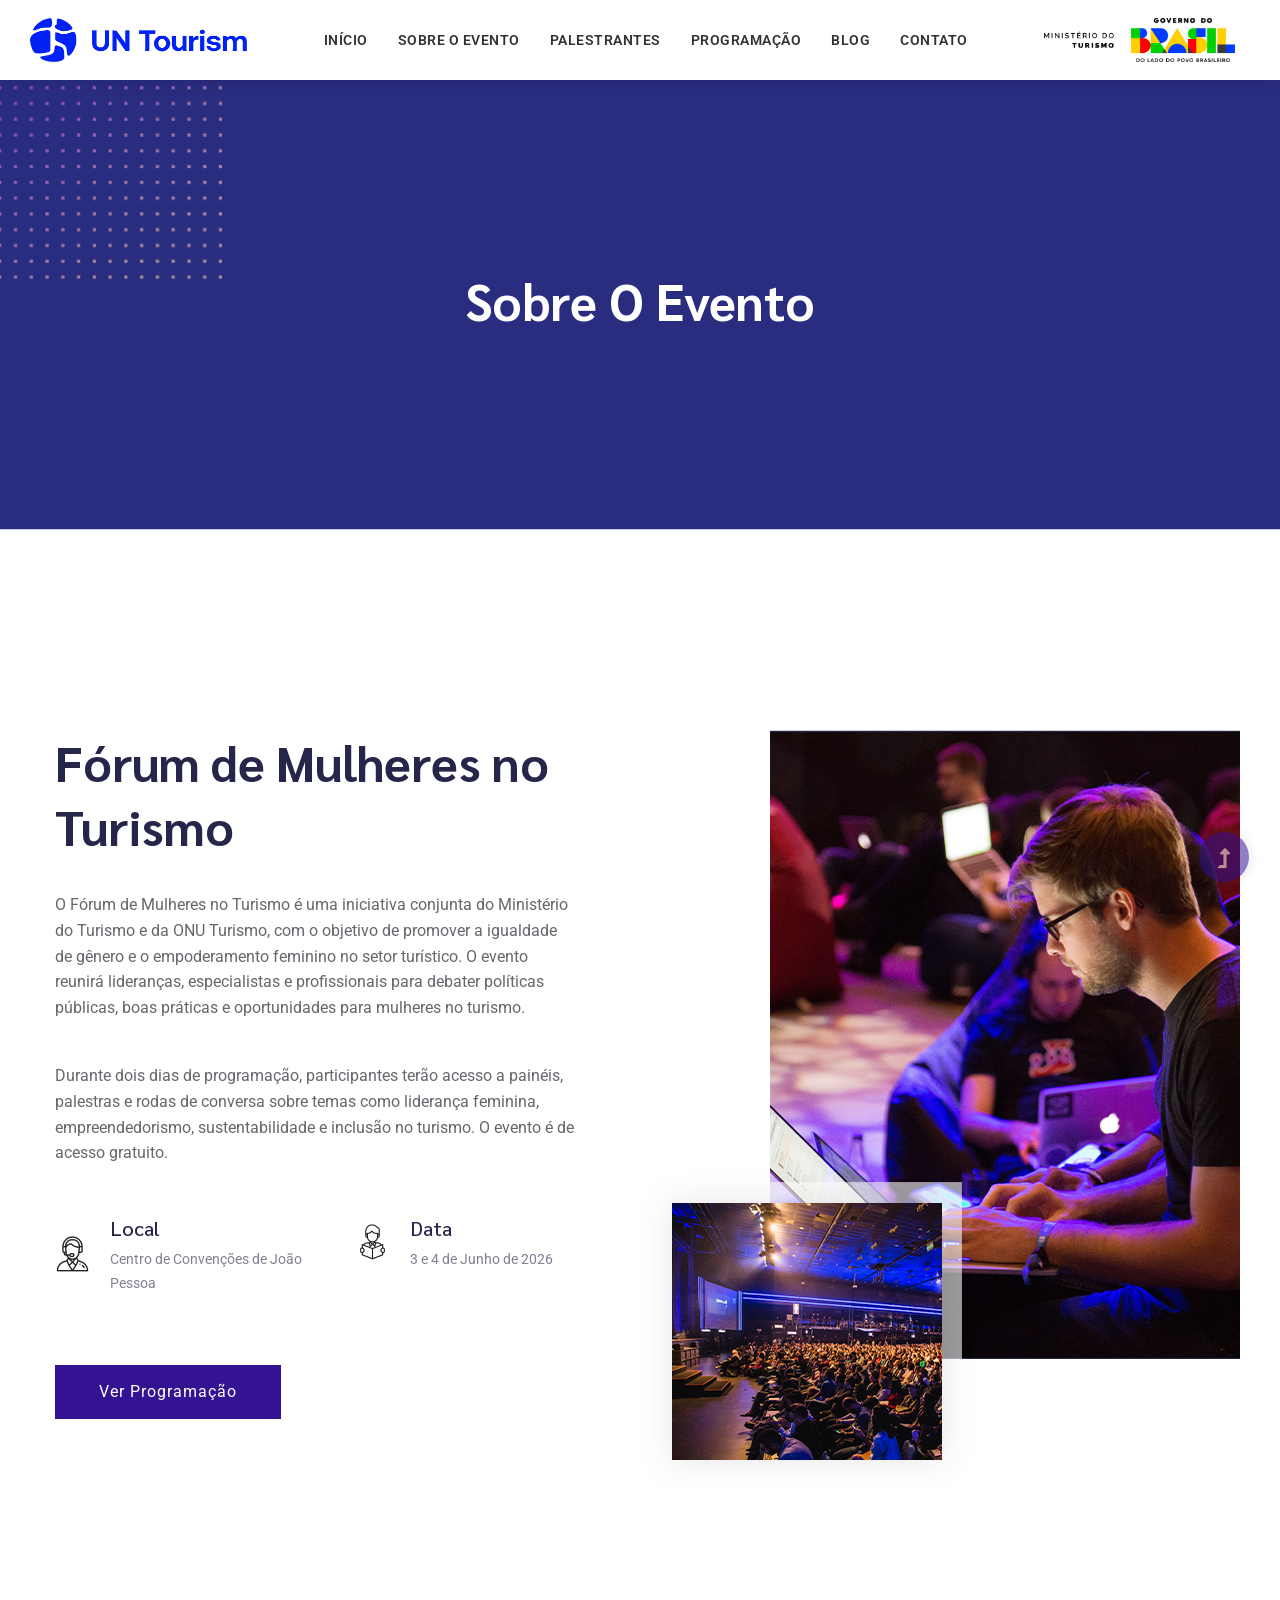
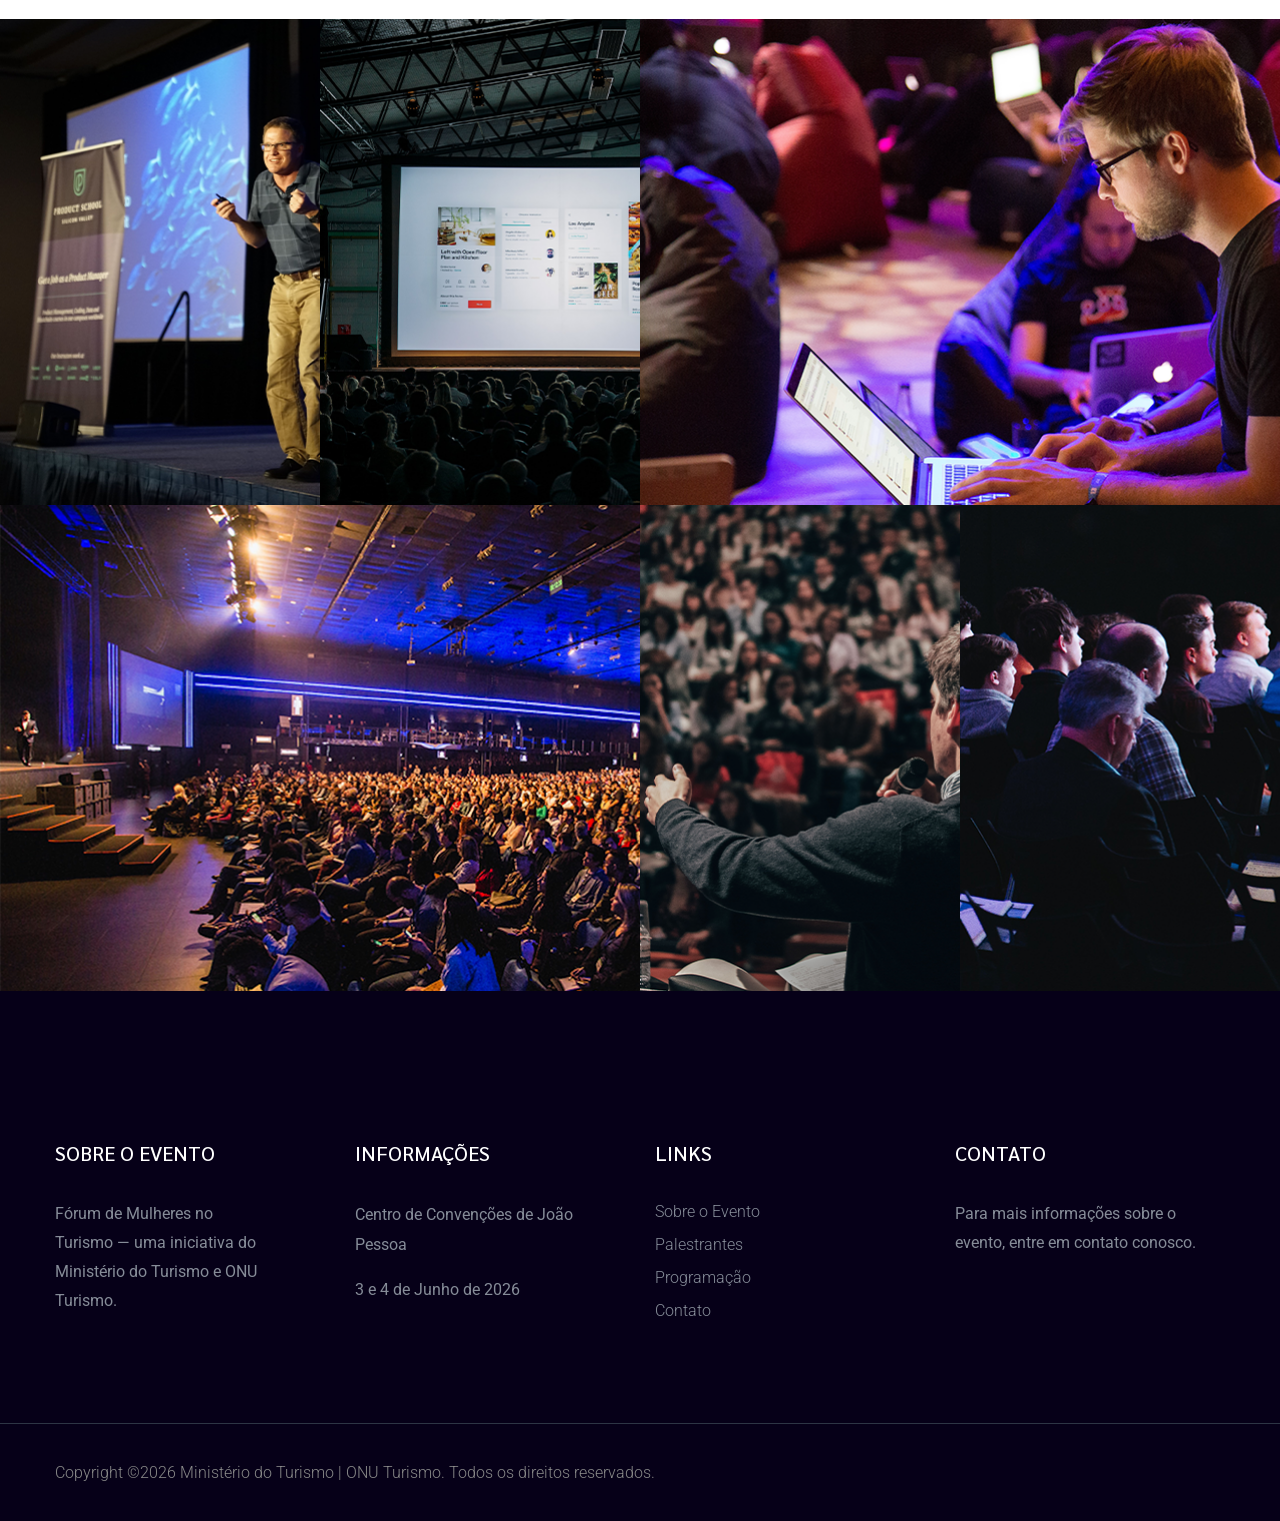
==== commit cf5cc63e: "Adaptar template Colorlib para Fórum de Mulheres no Turismo - Header unificado com logos ONU Turismo" ====
--- a/about.html
+++ b/about.html
@@ -7,7 +7,7 @@
     <meta name="description" content="">
     <meta name="viewport" content="width=device-width, initial-scale=1">
     <link rel="manifest" href="site.webmanifest">
-    <link rel="shortcut icon" type="image/x-icon" href="assets/img/favicon.ico">
+
 
 	<!-- CSS here -->
 	<link rel="stylesheet" href="assets/css/bootstrap.min.css">
@@ -31,7 +31,6 @@
             <div class="preloader-inner position-relative">
                 <div class="preloader-circle"></div>
                 <div class="preloader-img pere-text">
-                    <img src="assets/img/logo/loder.png" alt="">
                 </div>
             </div>
         </div>
@@ -80,7 +79,7 @@
                 <div class="row">
                     <div class="col-xl-12">
                         <div class="hero-cap text-center">
-                            <h2>About Us</h2>
+                            <h2>Sobre o Evento</h2>
                         </div>
                     </div>
                 </div>
@@ -96,10 +95,10 @@
                     <div class="about-caption mb-50">
                         <!-- Section Tittle -->
                         <div class="section-tittle mb-35">
-                            <h2>The Biggest Digital Conference.</h2>
-                        </div>
-                        <p>There arge many variations ohf passages of sorem gpsum ilable, but the majority have suffered alteration in some form, by ected humour, or randomised words whi.rere arge many variations ohf passages of sorem gpsum ilable.</p>
-                        <p>There arge many variations ohf passages of sorem gpsum ilable, but the majority have suffered alteration in.</p>
+                            <h2>Fórum de Mulheres no Turismo</h2>
+                        </div>
+                        <p>O Fórum de Mulheres no Turismo é uma iniciativa conjunta do Ministério do Turismo e da ONU Turismo, com o objetivo de promover a igualdade de gênero e o empoderamento feminino no setor turístico. O evento reunirá lideranças, especialistas e profissionais para debater políticas públicas, boas práticas e oportunidades para mulheres no turismo.</p>
+                        <p>Durante dois dias de programação, participantes terão acesso a painéis, palestras e rodas de conversa sobre temas como liderança feminina, empreendedorismo, sustentabilidade e inclusão no turismo. O evento é de acesso gratuito.</p>
                     </div>
                     <div class="row">
                         <div class="col-lg-6 col-md-6 col-sm-6 col-xs-10">
@@ -108,8 +107,8 @@
                                     <span class="flaticon-communications-1"></span>
                                 </div>
                                 <div class="caption">
-                                    <h5>Where</h5>
-                                    <p>New York, United States</p>
+                                    <h5>Local</h5>
+                                    <p>Centro de Convenções de João Pessoa</p>
                                 </div>
                             </div>
                         </div>
@@ -119,13 +118,13 @@
                                     <span class="flaticon-education"></span>
                                 </div>
                                 <div class="caption">
-                                    <h5>When</h5>
-                                    <p>Jan. 21. 2021</p>
+                                    <h5>Data</h5>
+                                    <p>3 e 4 de Junho de 2026</p>
                                 </div>
                             </div>
                         </div>
                     </div>
-                    <a href="#" class="btn mt-50">Get Your Ticket</a>
+                    <a href="schedule.html" class="btn mt-50">Ver Programação</a>
                 </div>
                 <div class="col-lg-6 col-md-12">
                     <!-- about-img -->
@@ -193,74 +192,6 @@
         </div>
     </div>
     <!-- gallery Products End -->
-    <!--? Pricing Card Start -->
-    <section class="pricing-card-area section-padding2">
-        <div class="container">
-            <!-- Section Tittle -->
-            <div class="row justify-content-center">
-                <div class="col-lg-5 col-md-8">
-                    <div class="section-tittle text-center mb-100">
-                        <h2>Program Pricing</h2>
-                        <p>There arge many variations ohf passages of sorem gp ilable, but the majority have ssorem gp iluffe.</p>
-                    </div>
-                </div>
-            </div>
-            <div class="row">
-                <div class="col-xl-4 col-lg-4 col-md-6 col-sm-10">
-                    <div class="single-card text-center mb-30">
-                        <div class="card-top">
-                            <span>Day - 1</span>
-                            <h4>$ 05.00</h4>
-                        </div>
-                        <div class="card-bottom">
-                            <ul>
-                                <li>Increase traffic 50%</li>
-                                <li>E-mail support</li>
-                                <li>10 Free Optimization</li>
-                                <li>24/7  support</li>
-                            </ul>
-                            <a href="services.html" class="black-btn">View Spackert</a>
-                        </div>
-                    </div>
-                </div>
-                <div class="col-xl-4 col-lg-4 col-md-6 col-sm-10">
-                    <div class="single-card active text-center mb-30">
-                        <div class="card-top">
-                            <span>Day - 1,2,3</span>
-                            <h4>$ 08.00</h4>
-                        </div>
-                        <div class="card-bottom">
-                            <ul>
-                                <li>Increase traffic 50%</li>
-                                <li>E-mail support</li>
-                                <li>10 Free Optimization</li>
-                                <li>24/7  support</li>
-                            </ul>
-                            <a href="services.html" class="black-btn">View Spackert</a>
-                        </div>
-                    </div>
-                </div>
-                <div class="col-xl-4 col-lg-4 col-md-6 col-sm-10">
-                    <div class="single-card text-center mb-30">
-                        <div class="card-top">
-                            <span>Day - 1,2</span>
-                            <h4>$ 06.00</h4>
-                        </div>
-                        <div class="card-bottom">
-                            <ul>
-                                <li>Increase traffic 50%</li>
-                                <li>E-mail support</li>
-                                <li>10 Free Optimization</li>
-                                <li>24/7  support</li>
-                            </ul>
-                            <a href="services.html" class="black-btn">View Spackert</a>
-                        </div>
-                    </div>
-                </div>
-            </div>
-        </div>
-    </section>
-    <!-- Pricing Card End -->
     </main>
 <footer>
     <div class="footer-area footer-padding">
@@ -331,7 +262,7 @@
 </footer>
     <!-- Scroll Up -->
     <div id="back-top" >
-        <a title="Go to Top" href="#"> <i class="fas fa-level-up-alt"></i></a>
+        <a title="Voltar ao Topo" href="#"> <i class="fas fa-level-up-alt"></i></a>
     </div>
 
     <!-- JS here -->
--- a/assets/css/custom.css
+++ b/assets/css/custom.css
@@ -14,6 +14,15 @@
     width: 100%;
     top: 0;
     z-index: 999;
+}
+
+/* Margens simétricas: zerar padding Bootstrap nos containers de logo */
+.header-custom .col-auto:first-child {
+    padding-left: 0;
+}
+
+.header-custom .col-auto:last-of-type {
+    padding-right: 0;
 }
 
 .header-custom .logo img {
@@ -83,9 +92,7 @@
 .hero-content {
     z-index: 1;
     text-align: center;
-    background: rgba(0, 0, 0, 0.5);
     padding: 40px;
-    border-radius: 8px;
 }
 
 .hero-content h1 {
@@ -93,10 +100,81 @@
     margin-bottom: 10px;
     font-size: 60px;
     font-weight: bold;
+    text-shadow: 0 2px 8px rgba(0, 0, 0, 0.4);
 }
 
 .hero-content p {
     color: #f1f1f1;
     font-size: 24px;
     margin-bottom: 0;
+    text-shadow: 0 1px 4px rgba(0, 0, 0, 0.4);
 }
+
+/* --- Cronômetro Regressivo --- */
+.countdown-timer {
+    display: flex;
+    justify-content: center;
+    gap: 8px;
+    margin-top: 30px;
+}
+
+.countdown-item {
+    background: rgba(255, 255, 255, 0.15);
+    backdrop-filter: blur(8px);
+    -webkit-backdrop-filter: blur(8px);
+    border: 1px solid rgba(255, 255, 255, 0.25);
+    border-radius: 10px;
+    padding: 18px 16px 14px;
+    min-width: 80px;
+    text-align: center;
+}
+
+.countdown-number {
+    display: block;
+    font-size: 38px;
+    font-weight: 700;
+    color: #ffffff;
+    line-height: 1;
+    font-family: "Sen", sans-serif;
+}
+
+.countdown-label {
+    display: block;
+    font-size: 11px;
+    font-weight: 600;
+    color: rgba(255, 255, 255, 0.85);
+    text-transform: uppercase;
+    letter-spacing: 1.5px;
+    margin-top: 8px;
+}
+
+@media (max-width: 575px) {
+    .countdown-item {
+        min-width: 60px;
+        padding: 12px 10px 10px;
+    }
+    .countdown-number {
+        font-size: 26px;
+    }
+    .countdown-label {
+        font-size: 9px;
+    }
+}
+
+/* --- Apoio e Realização: logos com fundo branco --- */
+.work-company .single-logo {
+    background: #ffffff;
+    padding: 20px 25px;
+    border-radius: 8px;
+    display: flex;
+    align-items: center;
+    justify-content: center;
+    min-height: 80px;
+}
+
+.work-company .single-logo img {
+    max-height: 35px;
+    max-width: 100%;
+    width: auto;
+    object-fit: contain;
+}
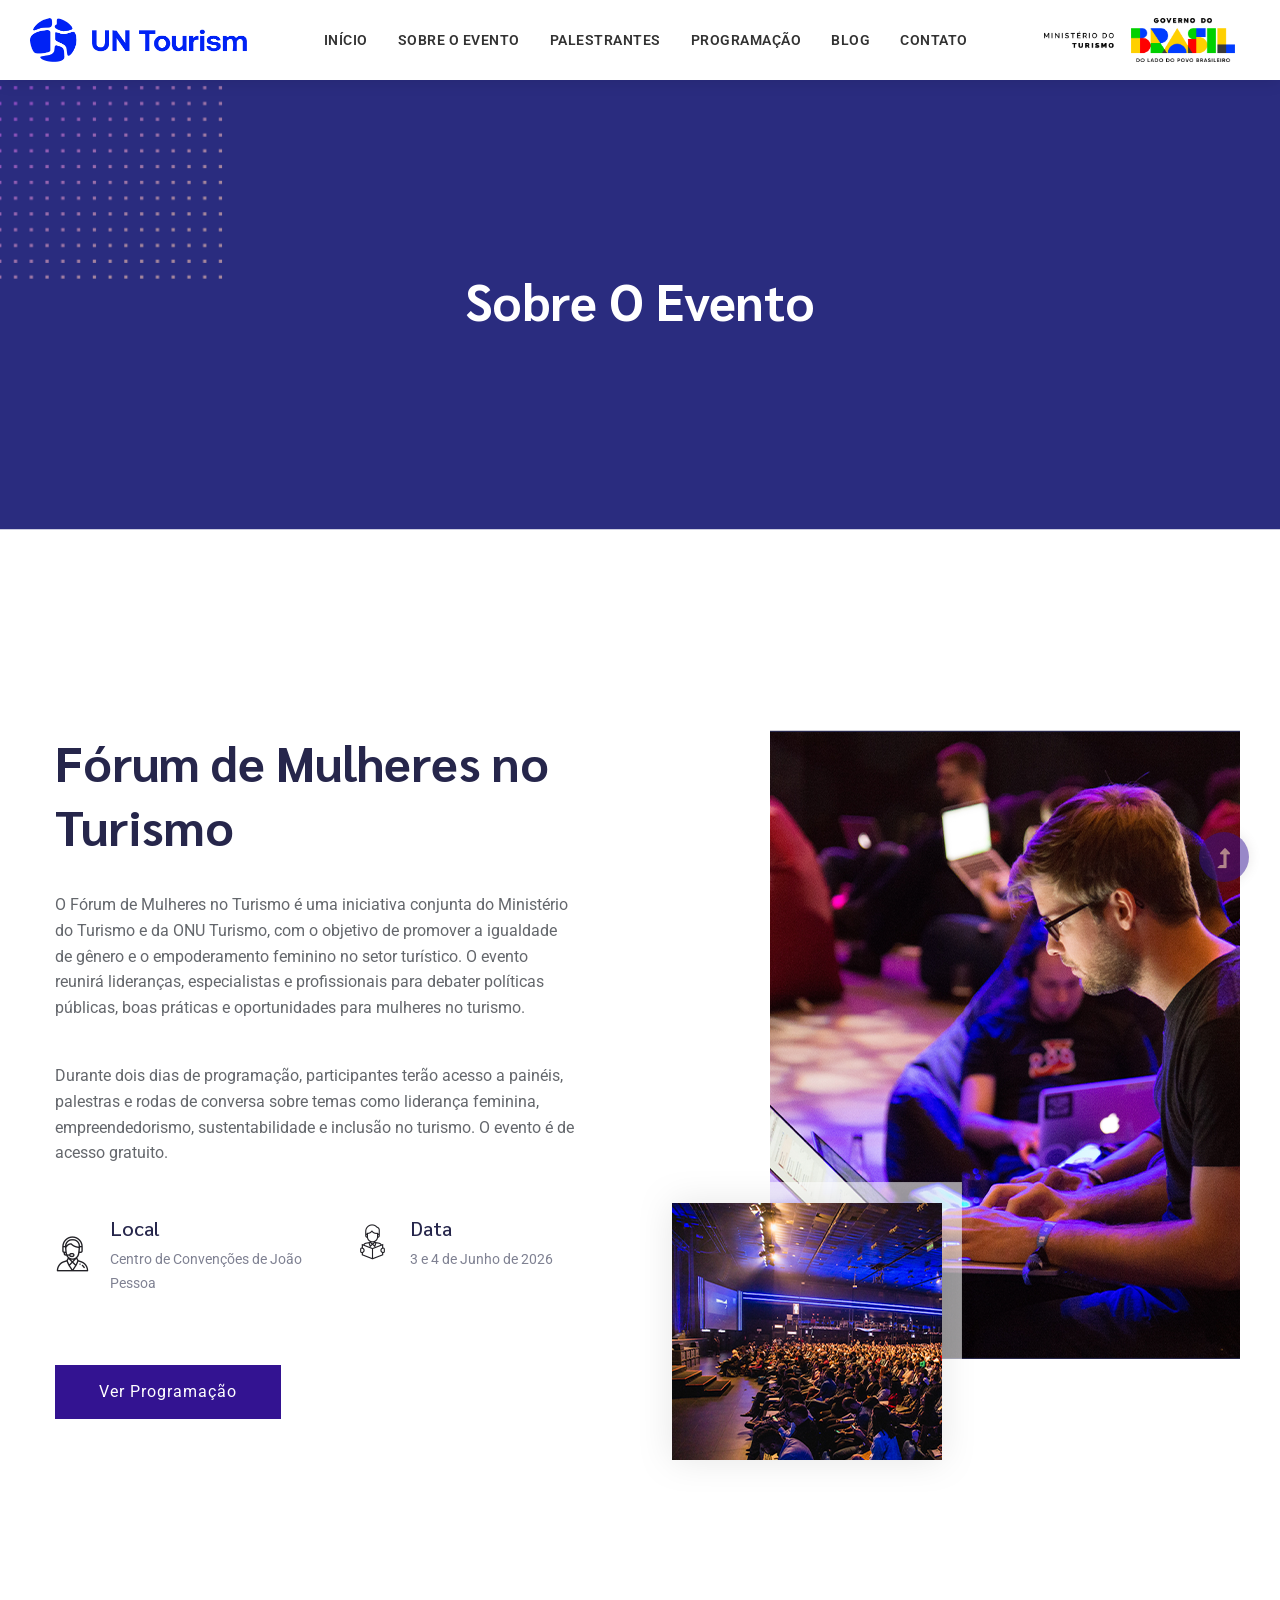
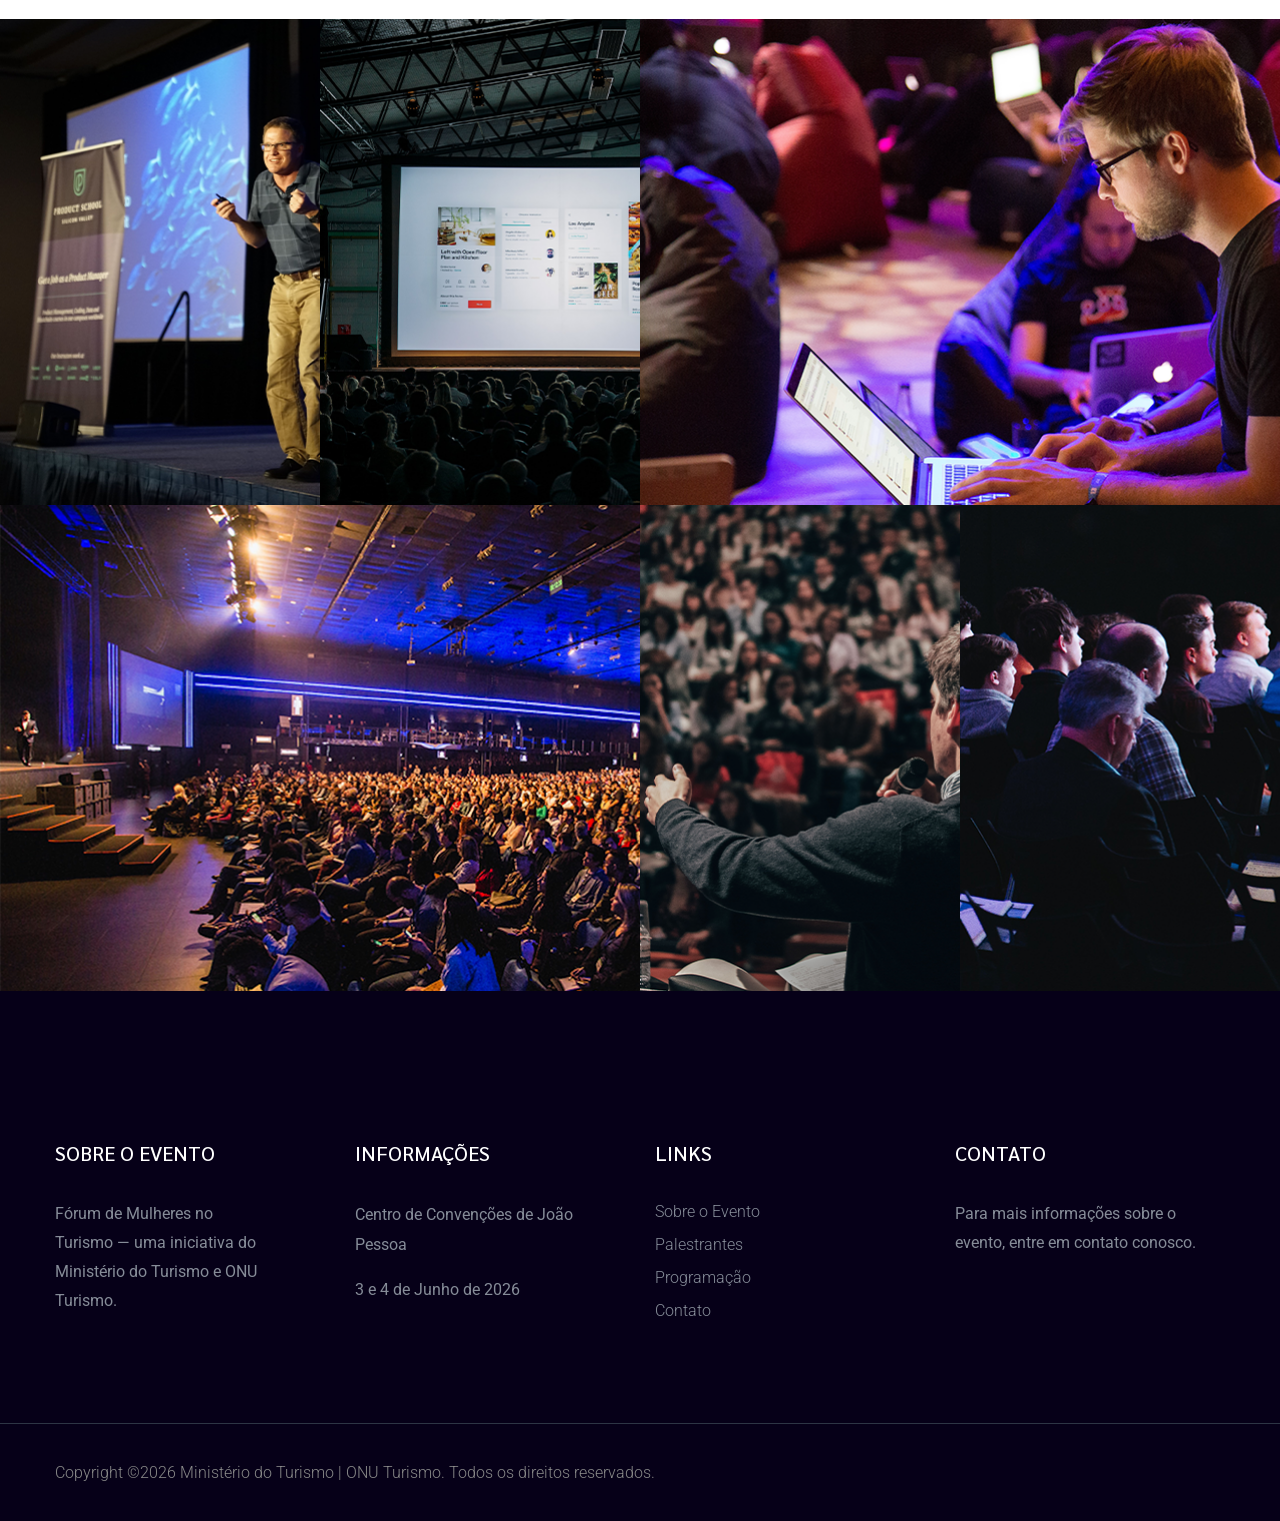
==== commit 33cd58cb: "Remover resquícios do template Colorlib e limpar projeto - Excluir main.html, readme.txt e pasta Doc" ====
--- a/about.html
+++ b/about.html
@@ -4,13 +4,11 @@
     <meta charset="utf-8">
     <meta http-equiv="x-ua-compatible" content="ie=edge">
     <title>Sobre o Evento — Fórum de Mulheres no Turismo</title>
-    <meta name="description" content="">
+    <meta name="description" content="Saiba mais sobre o Fórum de Mulheres no Turismo, uma iniciativa do Ministério do Turismo e ONU Turismo em João Pessoa.">
     <meta name="viewport" content="width=device-width, initial-scale=1">
-    <link rel="manifest" href="site.webmanifest">
 
 
-	<!-- CSS here -->
-	<link rel="stylesheet" href="assets/css/bootstrap.min.css">
+<link rel="stylesheet" href="assets/css/bootstrap.min.css">
 	<link rel="stylesheet" href="assets/css/owl.carousel.min.css">
 	<link rel="stylesheet" href="assets/css/slicknav.css">
     <link rel="stylesheet" href="assets/css/flaticon.css">
@@ -25,7 +23,7 @@
     <link rel="stylesheet" href="assets/css/custom.css">
 </head>
 <body>
-    <!-- ? Preloader Start -->
+    <!-- Preloader -->
     <div id="preloader-active">
         <div class="preloader d-flex align-items-center justify-content-center">
             <div class="preloader-inner position-relative">
@@ -35,7 +33,6 @@
             </div>
         </div>
     </div>
-    <!-- Preloader Start -->
 <header>
     <div class="header-area header-custom">
         <div class="container-fluid">
@@ -72,7 +69,7 @@
     </div>
 </header>
 <main>
-    <!--? Hero Start -->
+    <!-- Hero -->
     <div class="slider-area2">
         <div class="slider-height2 d-flex align-items-center">
             <div class="container">
@@ -87,7 +84,7 @@
         </div>
     </div>
     <!-- Hero End -->
-    <!--? About Law Start-->
+    <!-- Sobre o Evento -->
     <section class="about-low-area section-padding2">
         <div class="container">
             <div class="row">
@@ -140,9 +137,7 @@
             </div>
         </div>
     </section>
-    <!-- About Law End-->
-    <!-- accordion End -->
-    <!--? gallery Products Start -->
+    <!-- Galeria -->
     <div class="gallery-area fix">
         <div class="container-fluid p-0">
             <div class="row no-gutters">
@@ -191,7 +186,6 @@
             </div>
         </div>
     </div>
-    <!-- gallery Products End -->
     </main>
 <footer>
     <div class="footer-area footer-padding">
@@ -260,47 +254,31 @@
         </div>
     </div>
 </footer>
-    <!-- Scroll Up -->
     <div id="back-top" >
         <a title="Voltar ao Topo" href="#"> <i class="fas fa-level-up-alt"></i></a>
     </div>
 
-    <!-- JS here -->
-
     <script src="./assets/js/vendor/modernizr-3.5.0.min.js"></script>
-    <!-- Jquery, Popper, Bootstrap -->
     <script src="./assets/js/vendor/jquery-1.12.4.min.js"></script>
     <script src="./assets/js/popper.min.js"></script>
     <script src="./assets/js/bootstrap.min.js"></script>
-    <!-- Jquery Mobile Menu -->
     <script src="./assets/js/jquery.slicknav.min.js"></script>
-
-    <!-- Jquery Slick , Owl-Carousel Plugins -->
     <script src="./assets/js/owl.carousel.min.js"></script>
     <script src="./assets/js/slick.min.js"></script>
-    <!-- One Page, Animated-HeadLin -->
     <script src="./assets/js/wow.min.js"></script>
     <script src="./assets/js/animated.headline.js"></script>
     <script src="./assets/js/jquery.magnific-popup.js"></script>
-
-    <!-- Date Picker -->
     <script src="./assets/js/gijgo.min.js"></script>
-    <!-- Nice-select, sticky -->
     <script src="./assets/js/jquery.nice-select.min.js"></script>
     <script src="./assets/js/jquery.sticky.js"></script>
-    
-    <!-- counter , waypoint -->
     <script src="./assets/js/jquery.counterup.min.js"></script>
     <script src="./assets/js/waypoints.min.js"></script>
     <script src="./assets/js/jquery.countdown.min.js"></script>
-    <!-- contact js -->
     <script src="./assets/js/contact.js"></script>
     <script src="./assets/js/jquery.form.js"></script>
     <script src="./assets/js/jquery.validate.min.js"></script>
     <script src="./assets/js/mail-script.js"></script>
     <script src="./assets/js/jquery.ajaxchimp.min.js"></script>
-    
-    <!-- Jquery Plugins, main Jquery -->	
     <script src="./assets/js/plugins.js"></script>
     <script src="./assets/js/main.js"></script>
     
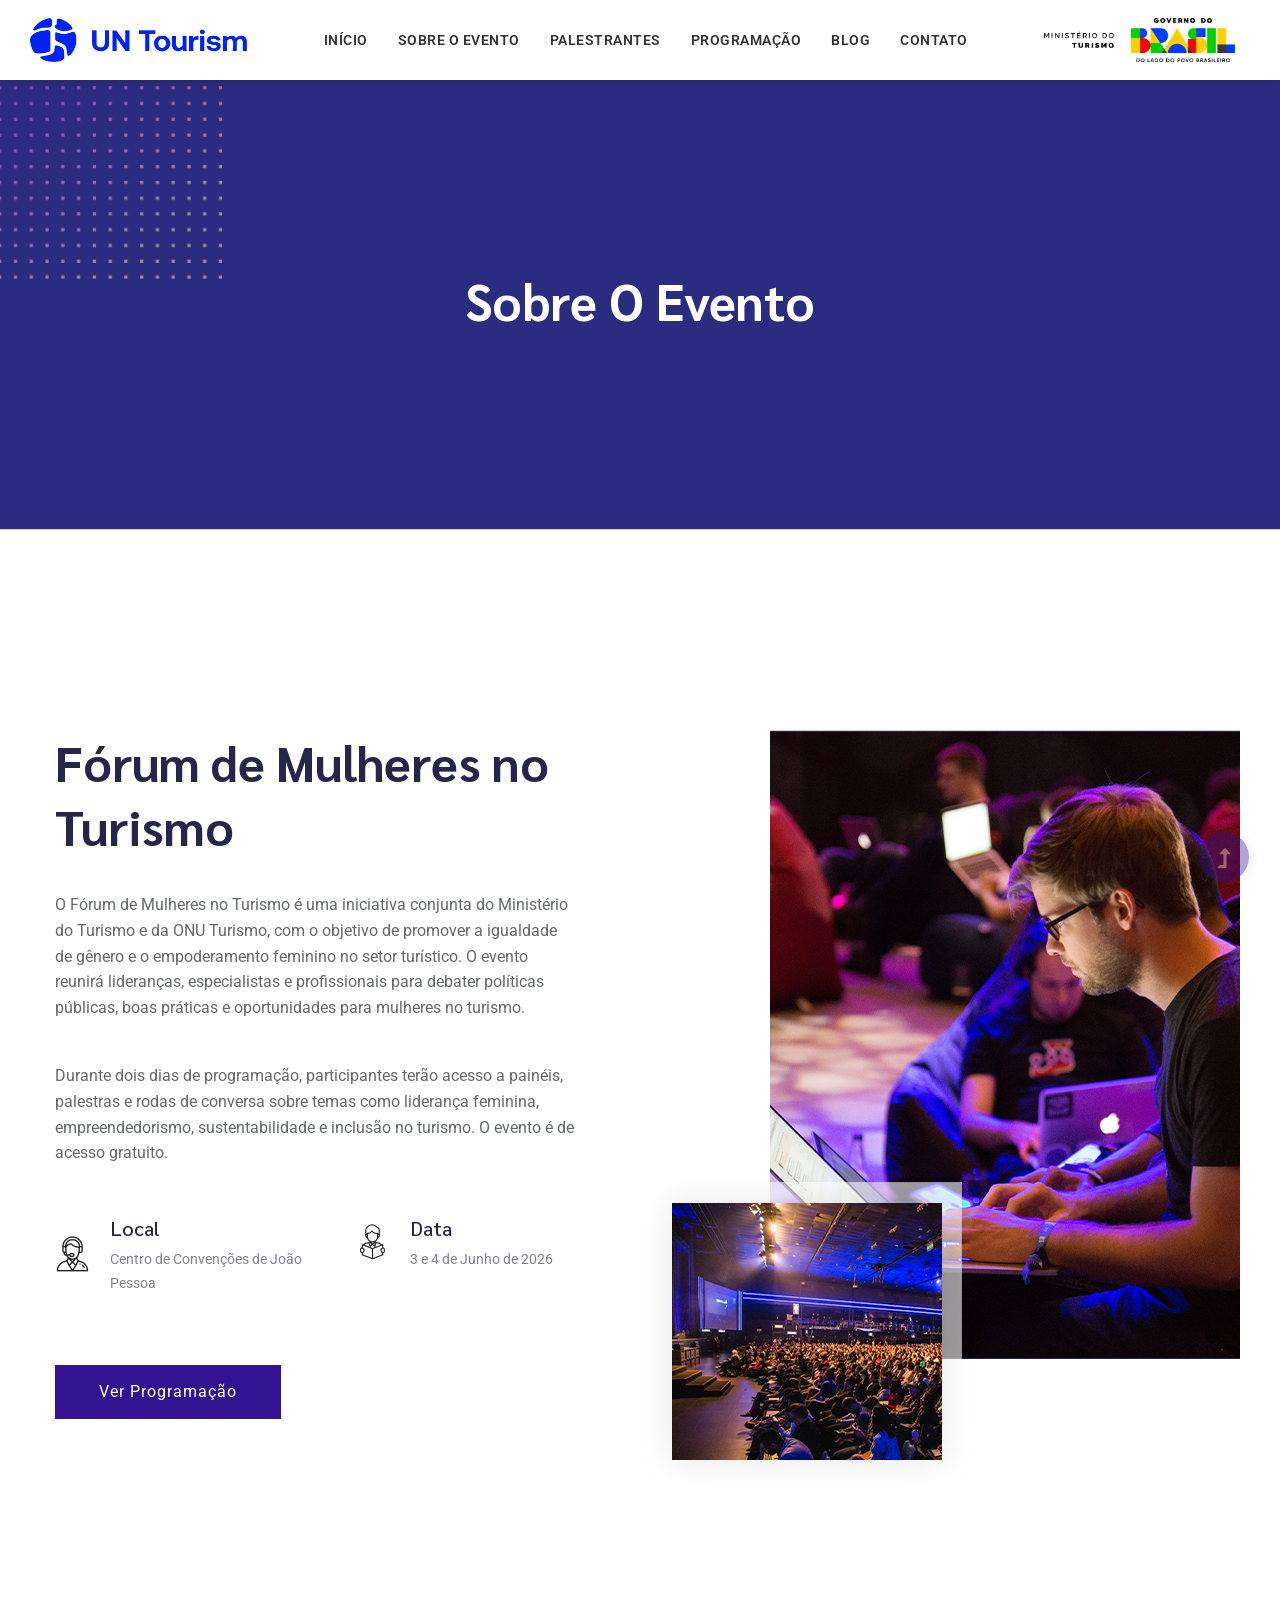
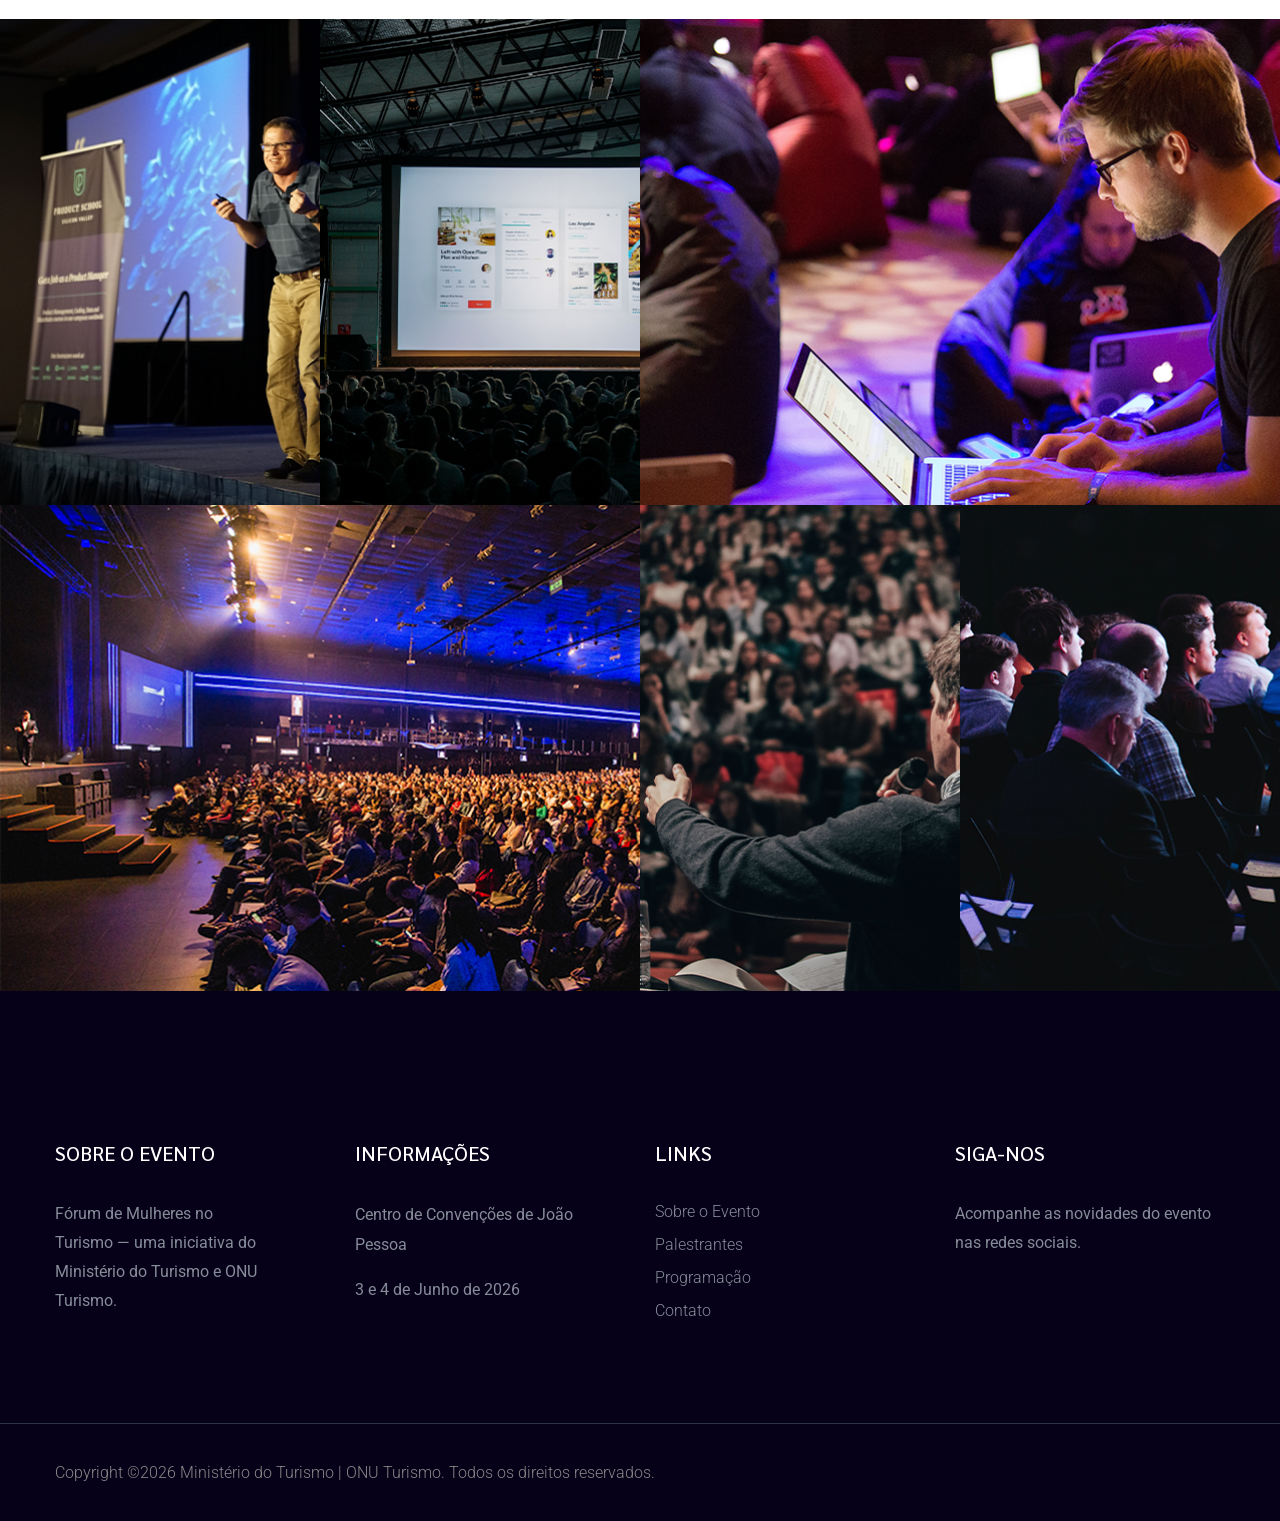
==== commit 9d0dba1f: "Remover preloader, adicionar redes sociais e regras de exibição - Remover tela de carregamento (prel" ====
--- a/about.html
+++ b/about.html
@@ -23,16 +23,6 @@
     <link rel="stylesheet" href="assets/css/custom.css">
 </head>
 <body>
-    <!-- Preloader -->
-    <div id="preloader-active">
-        <div class="preloader d-flex align-items-center justify-content-center">
-            <div class="preloader-inner position-relative">
-                <div class="preloader-circle"></div>
-                <div class="preloader-img pere-text">
-                </div>
-            </div>
-        </div>
-    </div>
 <header>
     <div class="header-area header-custom">
         <div class="container-fluid">
@@ -230,9 +220,16 @@
                 <div class="col-xl-3 col-lg-3 col-md-6 col-sm-5">
                     <div class="single-footer-caption mb-50">
                         <div class="footer-tittle">
-                            <h4>Contato</h4>
+                            <h4>Siga-nos</h4>
                             <div class="footer-pera footer-pera2">
-                                <p>Para mais informações sobre o evento, entre em contato conosco.</p>
+                                <p>Acompanhe as novidades do evento nas redes sociais.</p>
+                            </div>
+                            <div class="footer-social mt-15">
+                                <a href="#"><i class="fab fa-instagram"></i></a>
+                                <a href="#"><i class="fab fa-facebook-f"></i></a>
+                                <a href="#"><i class="fab fa-twitter"></i></a>
+                                <a href="#"><i class="fab fa-youtube"></i></a>
+                                <a href="#"><i class="fab fa-linkedin"></i></a>
                             </div>
                         </div>
                     </div>
--- a/assets/css/custom.css
+++ b/assets/css/custom.css
@@ -161,6 +161,27 @@
     }
 }
 
+/* --- Redes Sociais no Footer --- */
+.footer-social a {
+    display: inline-flex;
+    align-items: center;
+    justify-content: center;
+    width: 38px;
+    height: 38px;
+    border-radius: 50%;
+    background: rgba(255, 255, 255, 0.1);
+    color: #fff;
+    font-size: 16px;
+    margin-right: 8px;
+    transition: background 0.3s ease, transform 0.3s ease;
+}
+
+.footer-social a:hover {
+    background: #5b32b4;
+    transform: translateY(-2px);
+    color: #fff;
+}
+
 /* --- Apoio e Realização: logos com fundo branco --- */
 .work-company .single-logo {
     background: #ffffff;
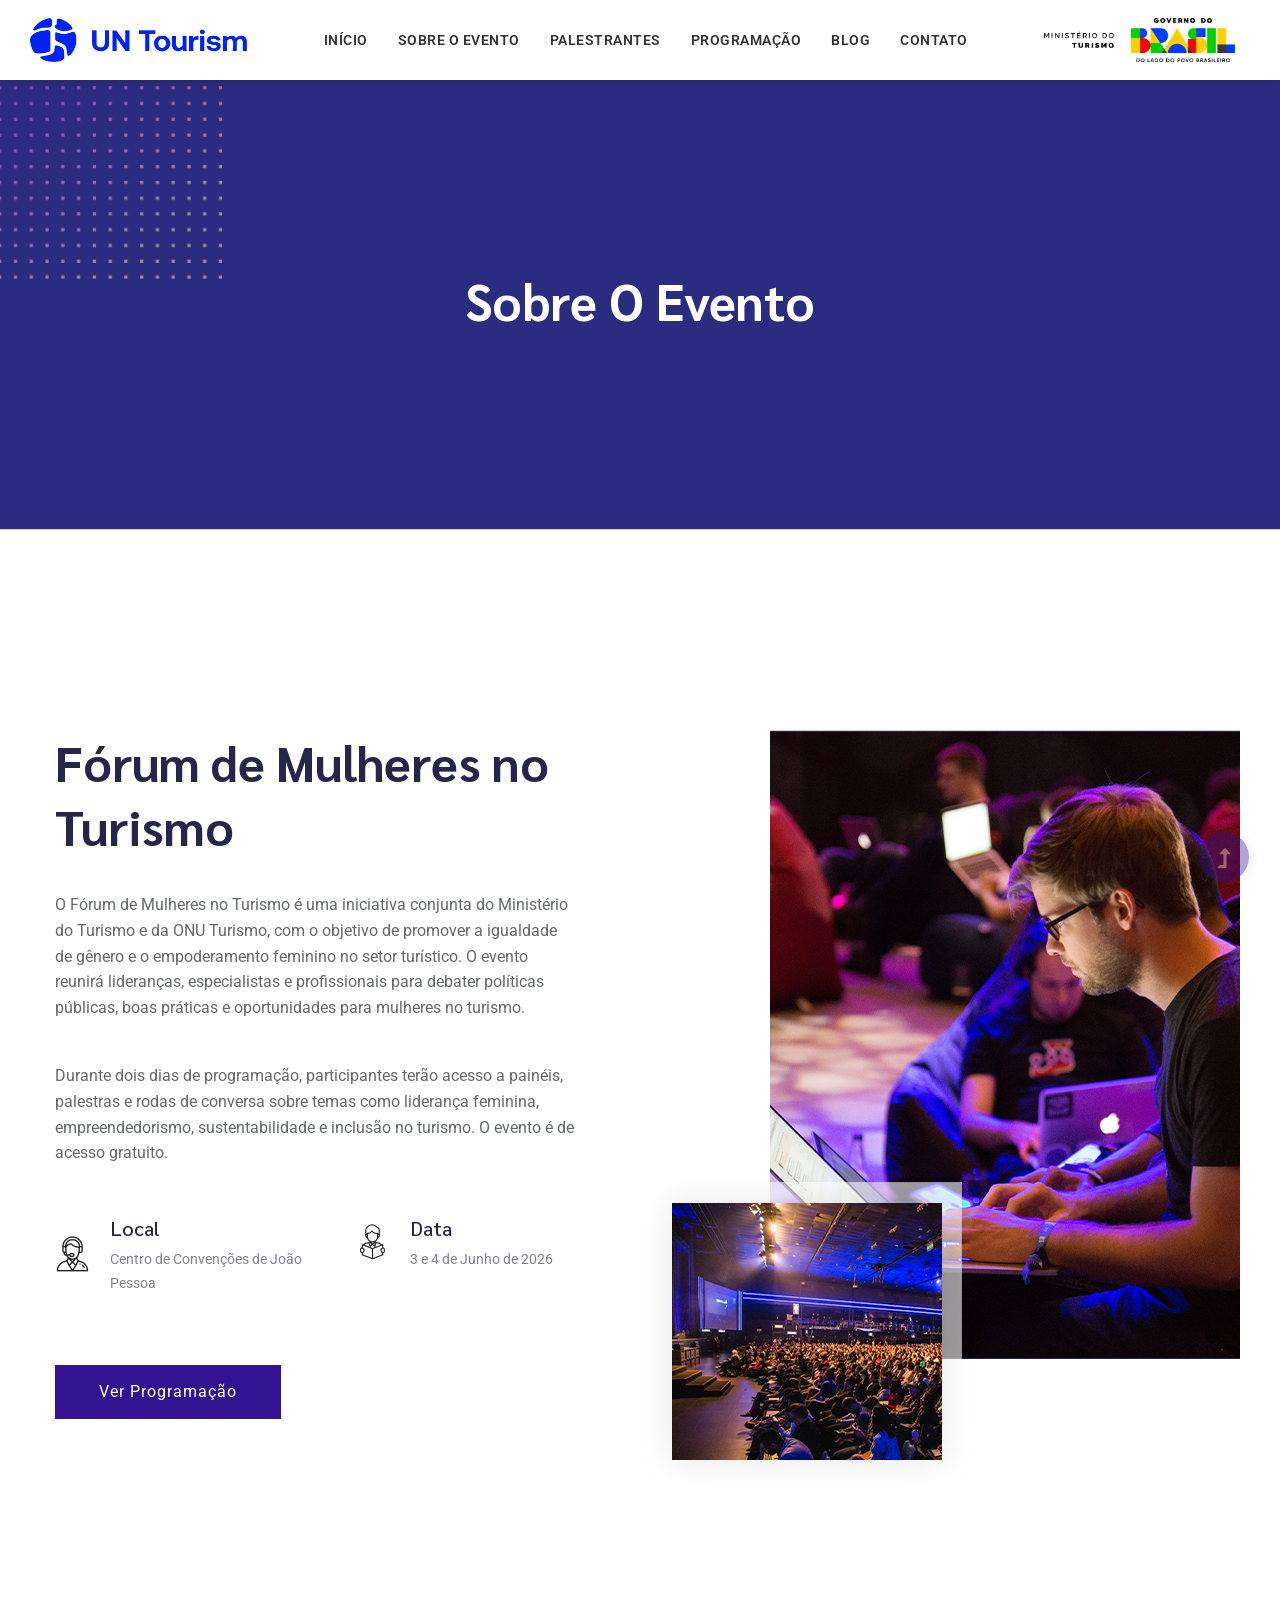
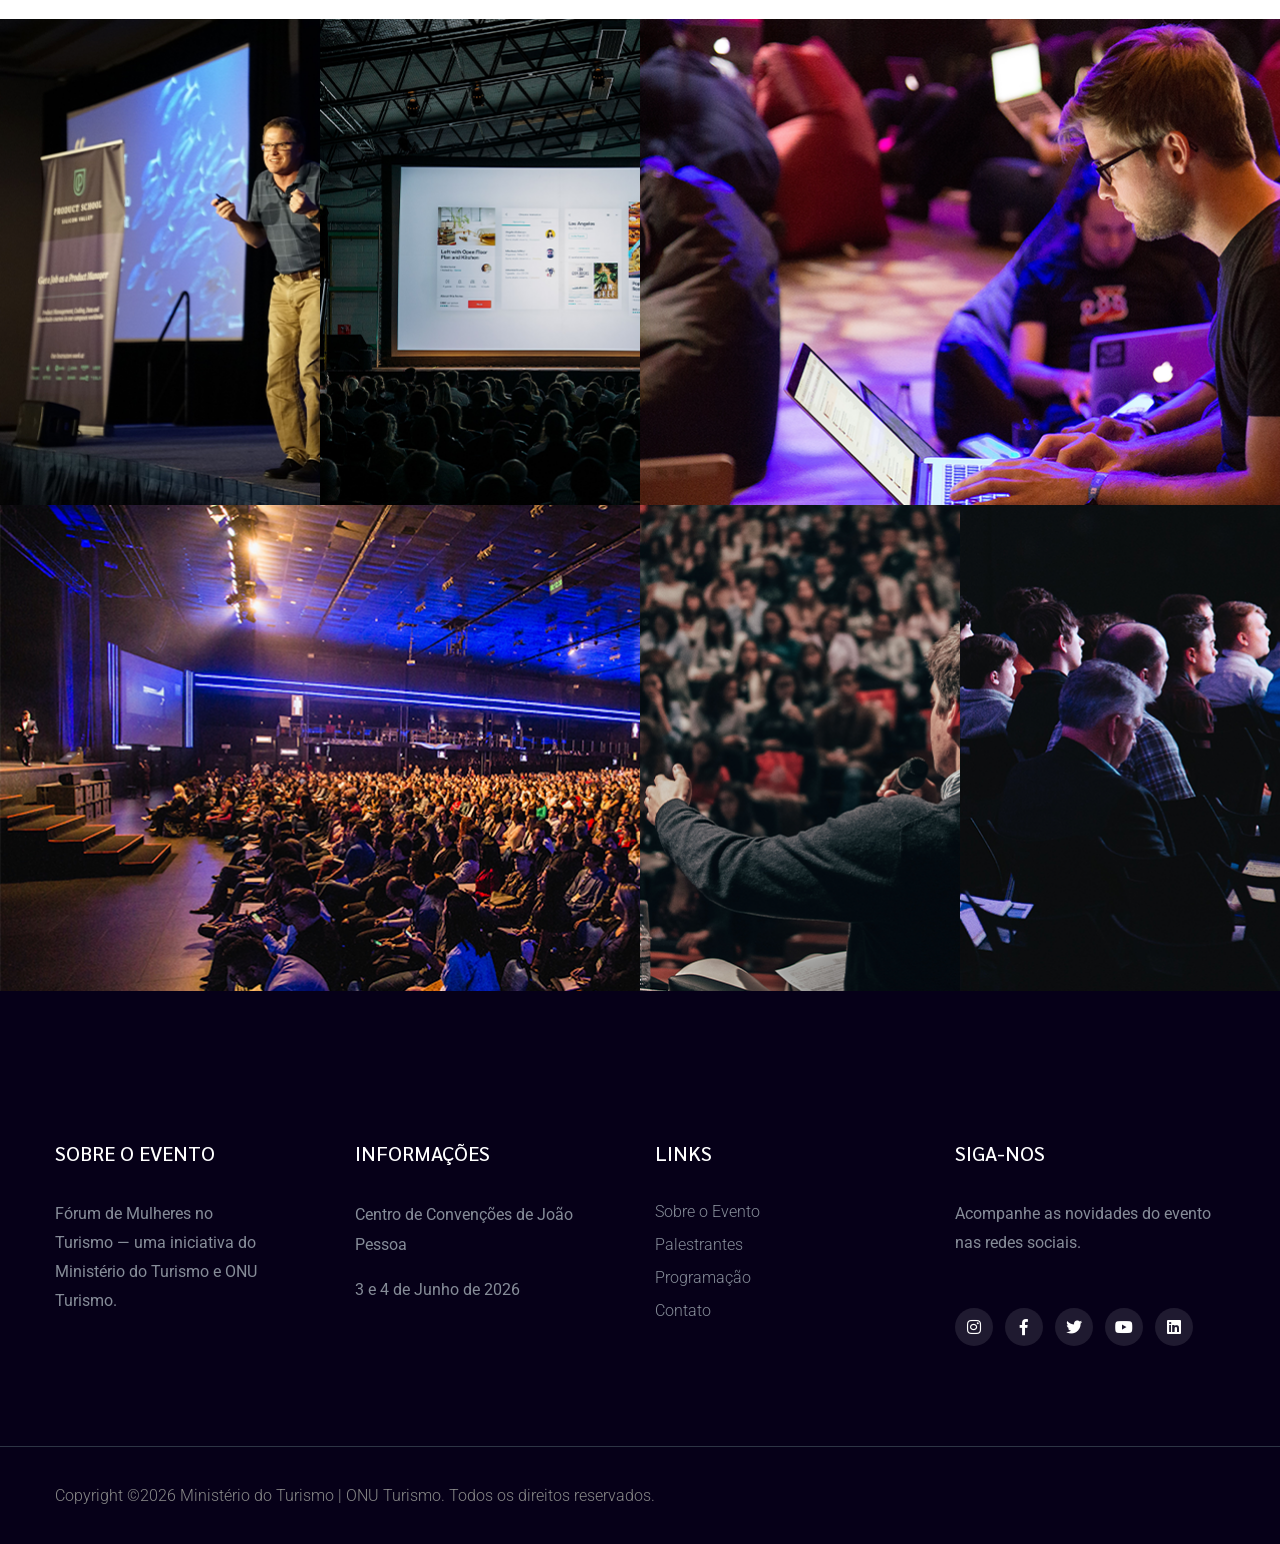
==== commit e15339fe: "Preencher links de redes sociais do footer com perfis do MTurismo - Footer "Siga-nos" agora aponta p" ====
--- a/about.html
+++ b/about.html
@@ -225,11 +225,11 @@
                                 <p>Acompanhe as novidades do evento nas redes sociais.</p>
                             </div>
                             <div class="footer-social mt-15">
-                                <a href="#"><i class="fab fa-instagram"></i></a>
-                                <a href="#"><i class="fab fa-facebook-f"></i></a>
-                                <a href="#"><i class="fab fa-twitter"></i></a>
-                                <a href="#"><i class="fab fa-youtube"></i></a>
-                                <a href="#"><i class="fab fa-linkedin"></i></a>
+                                <a href="https://www.instagram.com/turabordo" target="_blank"><i class="fab fa-instagram"></i></a>
+                                <a href="https://www.facebook.com/MinisterioDoTurismo" target="_blank"><i class="fab fa-facebook-f"></i></a>
+                                <a href="https://twitter.com/MTurismo" target="_blank"><i class="fab fa-twitter"></i></a>
+                                <a href="https://www.youtube.com/@mabordo" target="_blank"><i class="fab fa-youtube"></i></a>
+                                <a href="https://www.linkedin.com/company/ministerio-do-turismo" target="_blank"><i class="fab fa-linkedin"></i></a>
                             </div>
                         </div>
                     </div>
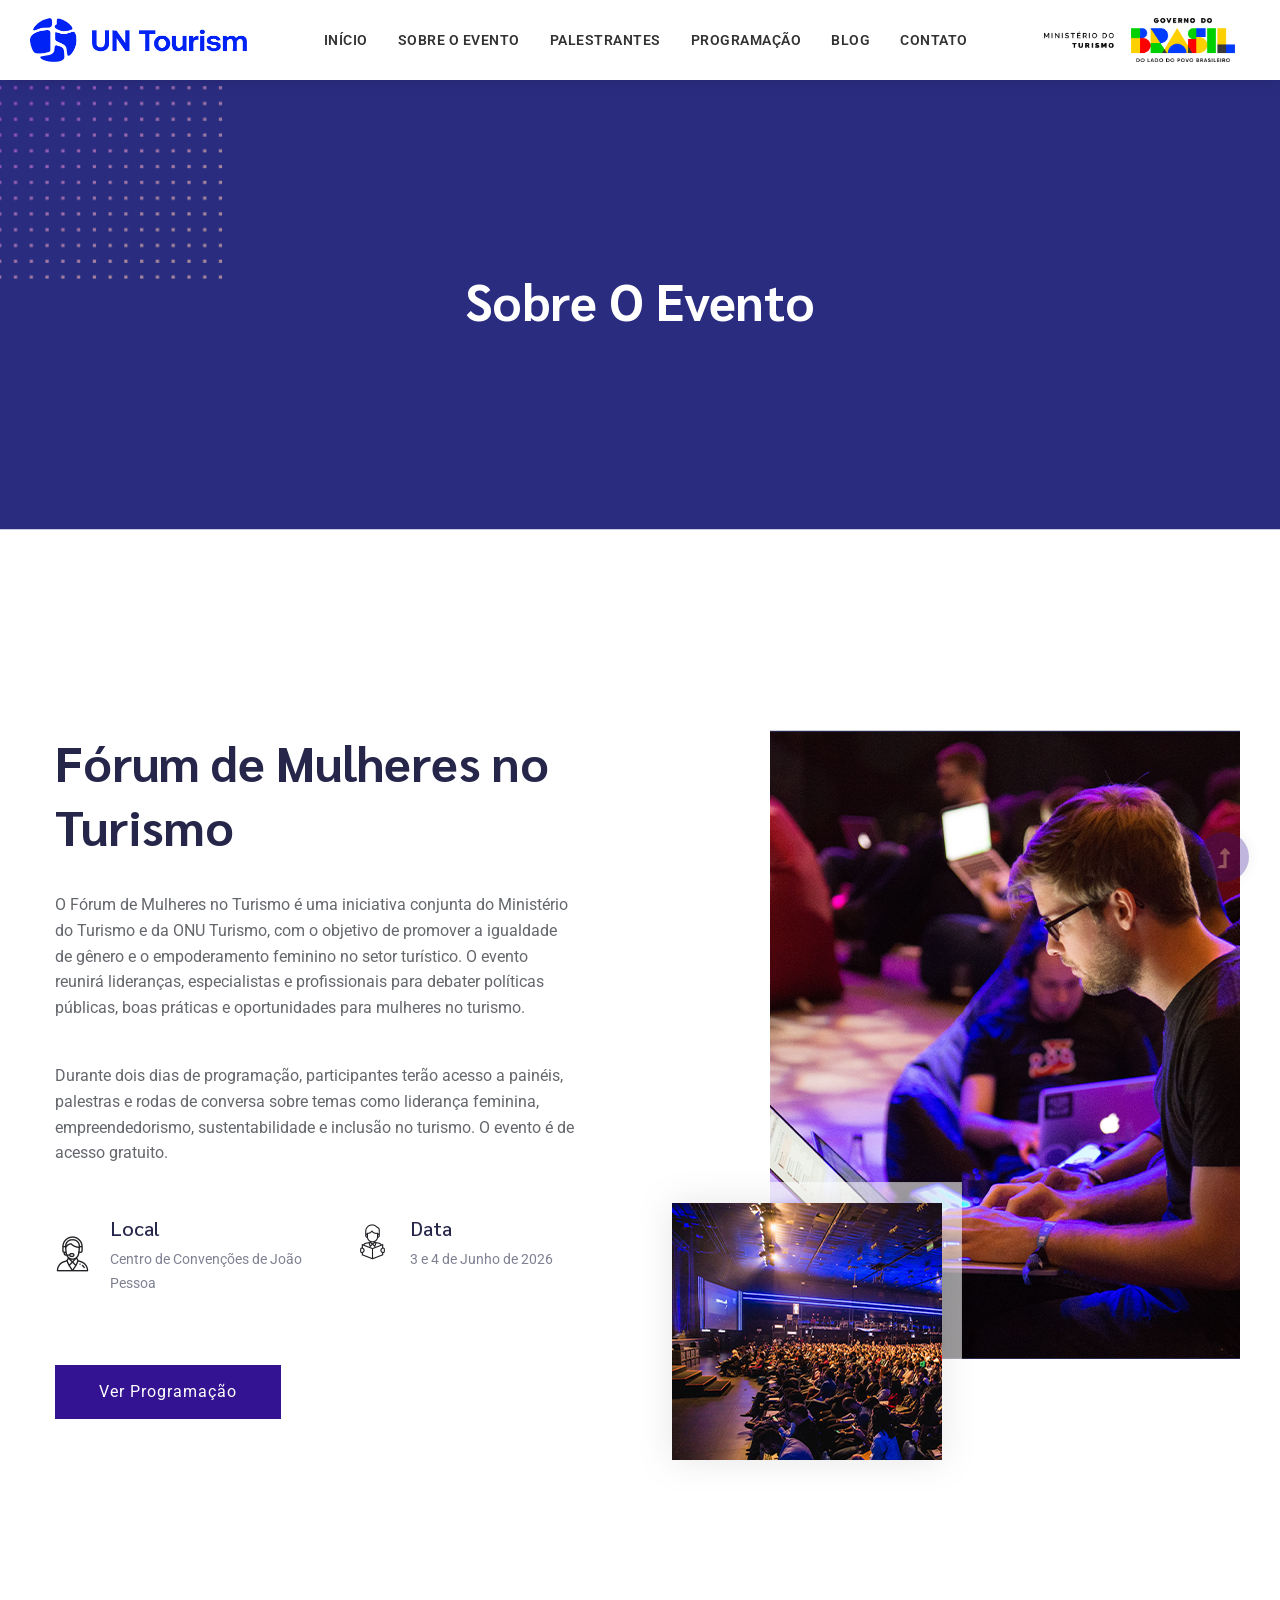
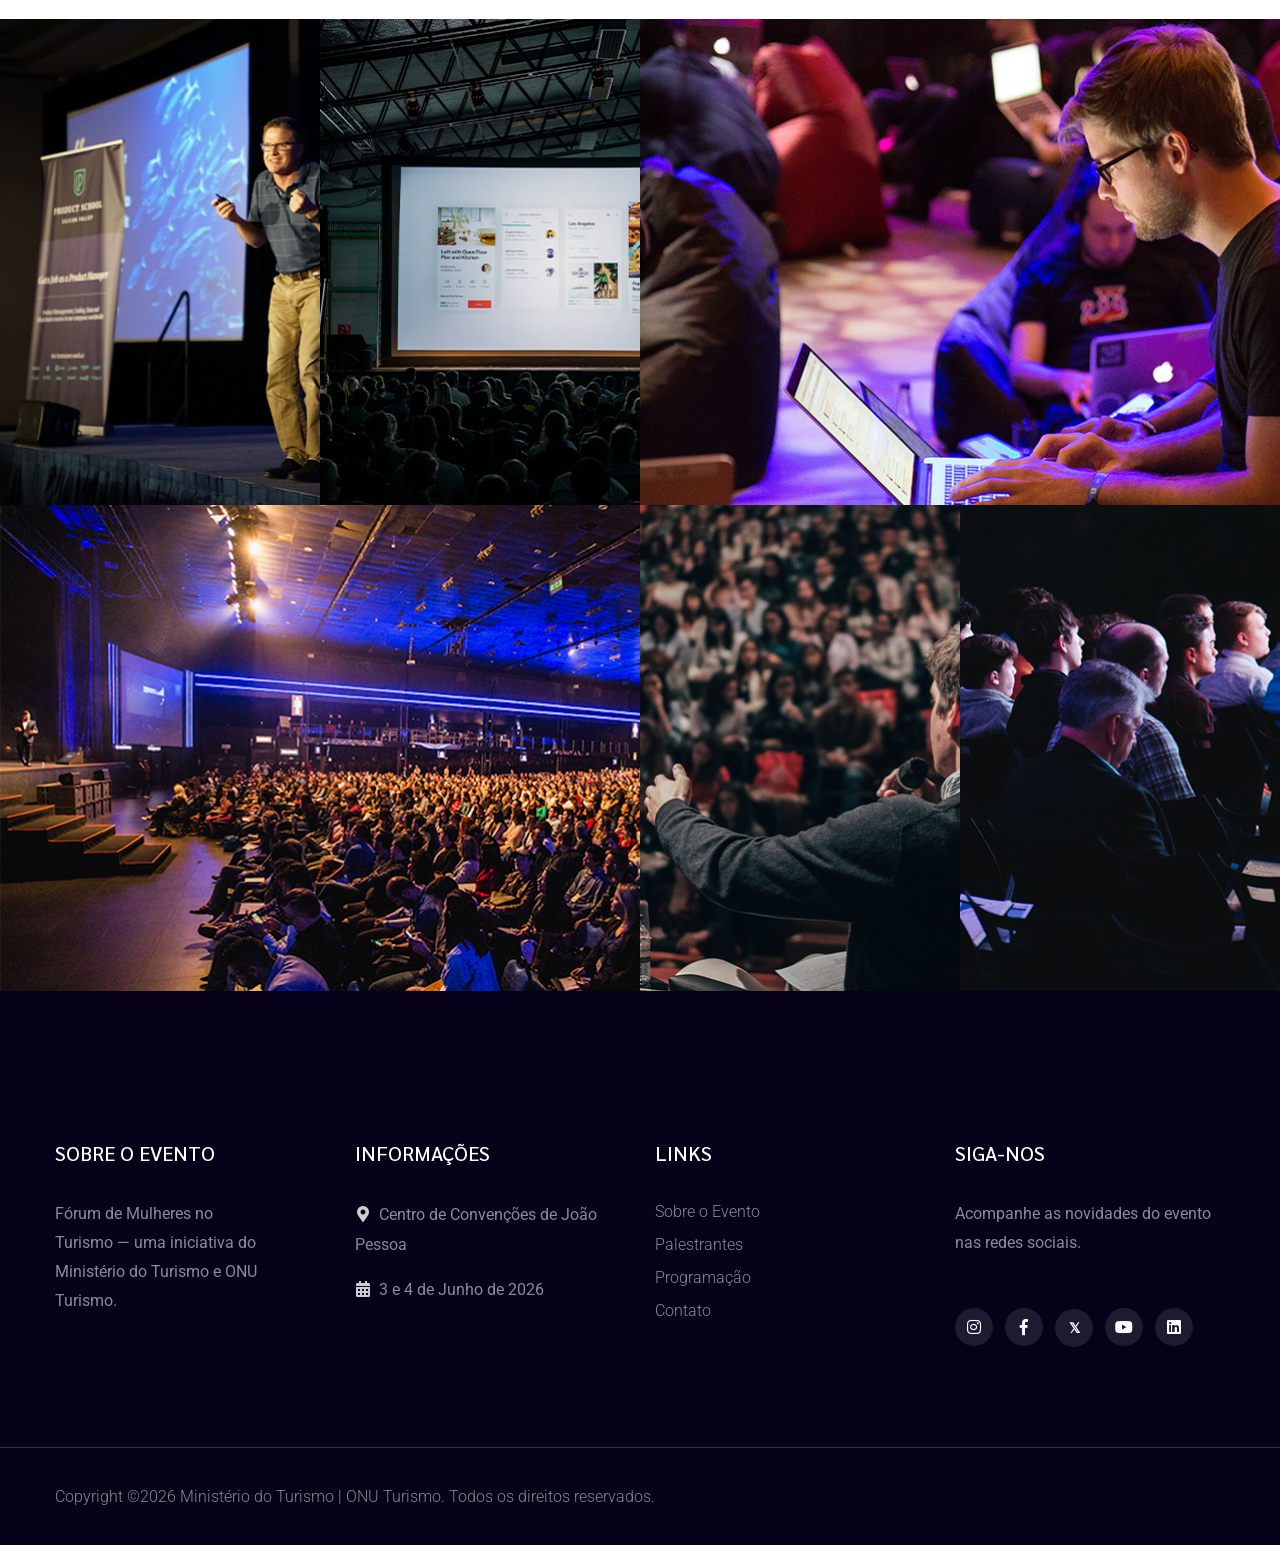
==== commit 45fc1c9c: "Corrigir redes sociais, ícone X e ícones no footer - Instagram: corrigir para @mturismo (perfil ofic" ====
--- a/about.html
+++ b/about.html
@@ -198,8 +198,8 @@
                         <div class="footer-tittle">
                             <h4>Informações</h4>
                             <ul>
-                                <li><p>Centro de Convenções de João Pessoa</p></li>
-                                <li><p>3 e 4 de Junho de 2026</p></li>
+                                <li><p><i class="fas fa-map-marker-alt footer-info-icon"></i>Centro de Convenções de João Pessoa</p></li>
+                                <li><p><i class="fas fa-calendar-alt footer-info-icon"></i>3 e 4 de Junho de 2026</p></li>
                             </ul>
                         </div>
                     </div>
@@ -225,11 +225,11 @@
                                 <p>Acompanhe as novidades do evento nas redes sociais.</p>
                             </div>
                             <div class="footer-social mt-15">
-                                <a href="https://www.instagram.com/turabordo" target="_blank"><i class="fab fa-instagram"></i></a>
+                                <a href="https://www.instagram.com/mturismo/" target="_blank"><i class="fab fa-instagram"></i></a>
                                 <a href="https://www.facebook.com/MinisterioDoTurismo" target="_blank"><i class="fab fa-facebook-f"></i></a>
-                                <a href="https://twitter.com/MTurismo" target="_blank"><i class="fab fa-twitter"></i></a>
-                                <a href="https://www.youtube.com/@mabordo" target="_blank"><i class="fab fa-youtube"></i></a>
-                                <a href="https://www.linkedin.com/company/ministerio-do-turismo" target="_blank"><i class="fab fa-linkedin"></i></a>
+                                <a href="https://x.com/MTurismo" target="_blank"><i class="icon-x"></i></a>
+                                <a href="https://www.youtube.com/c/MinisteriodoTurismo" target="_blank"><i class="fab fa-youtube"></i></a>
+                                <a href="https://www.linkedin.com/company/mturismo/" target="_blank"><i class="fab fa-linkedin"></i></a>
                             </div>
                         </div>
                     </div>
--- a/assets/css/custom.css
+++ b/assets/css/custom.css
@@ -182,6 +182,23 @@
     color: #fff;
 }
 
+/* --- Ícone X (Twitter) --- */
+.icon-x::before {
+    content: "𝕏";
+    font-family: sans-serif;
+    font-size: 14px;
+    font-weight: 700;
+    font-style: normal;
+}
+
+/* --- Footer: Informações com ícones --- */
+.footer-info-icon {
+    margin-right: 8px;
+    width: 16px;
+    text-align: center;
+    color: rgba(255, 255, 255, 0.8);
+}
+
 /* --- Apoio e Realização: logos com fundo branco --- */
 .work-company .single-logo {
     background: #ffffff;
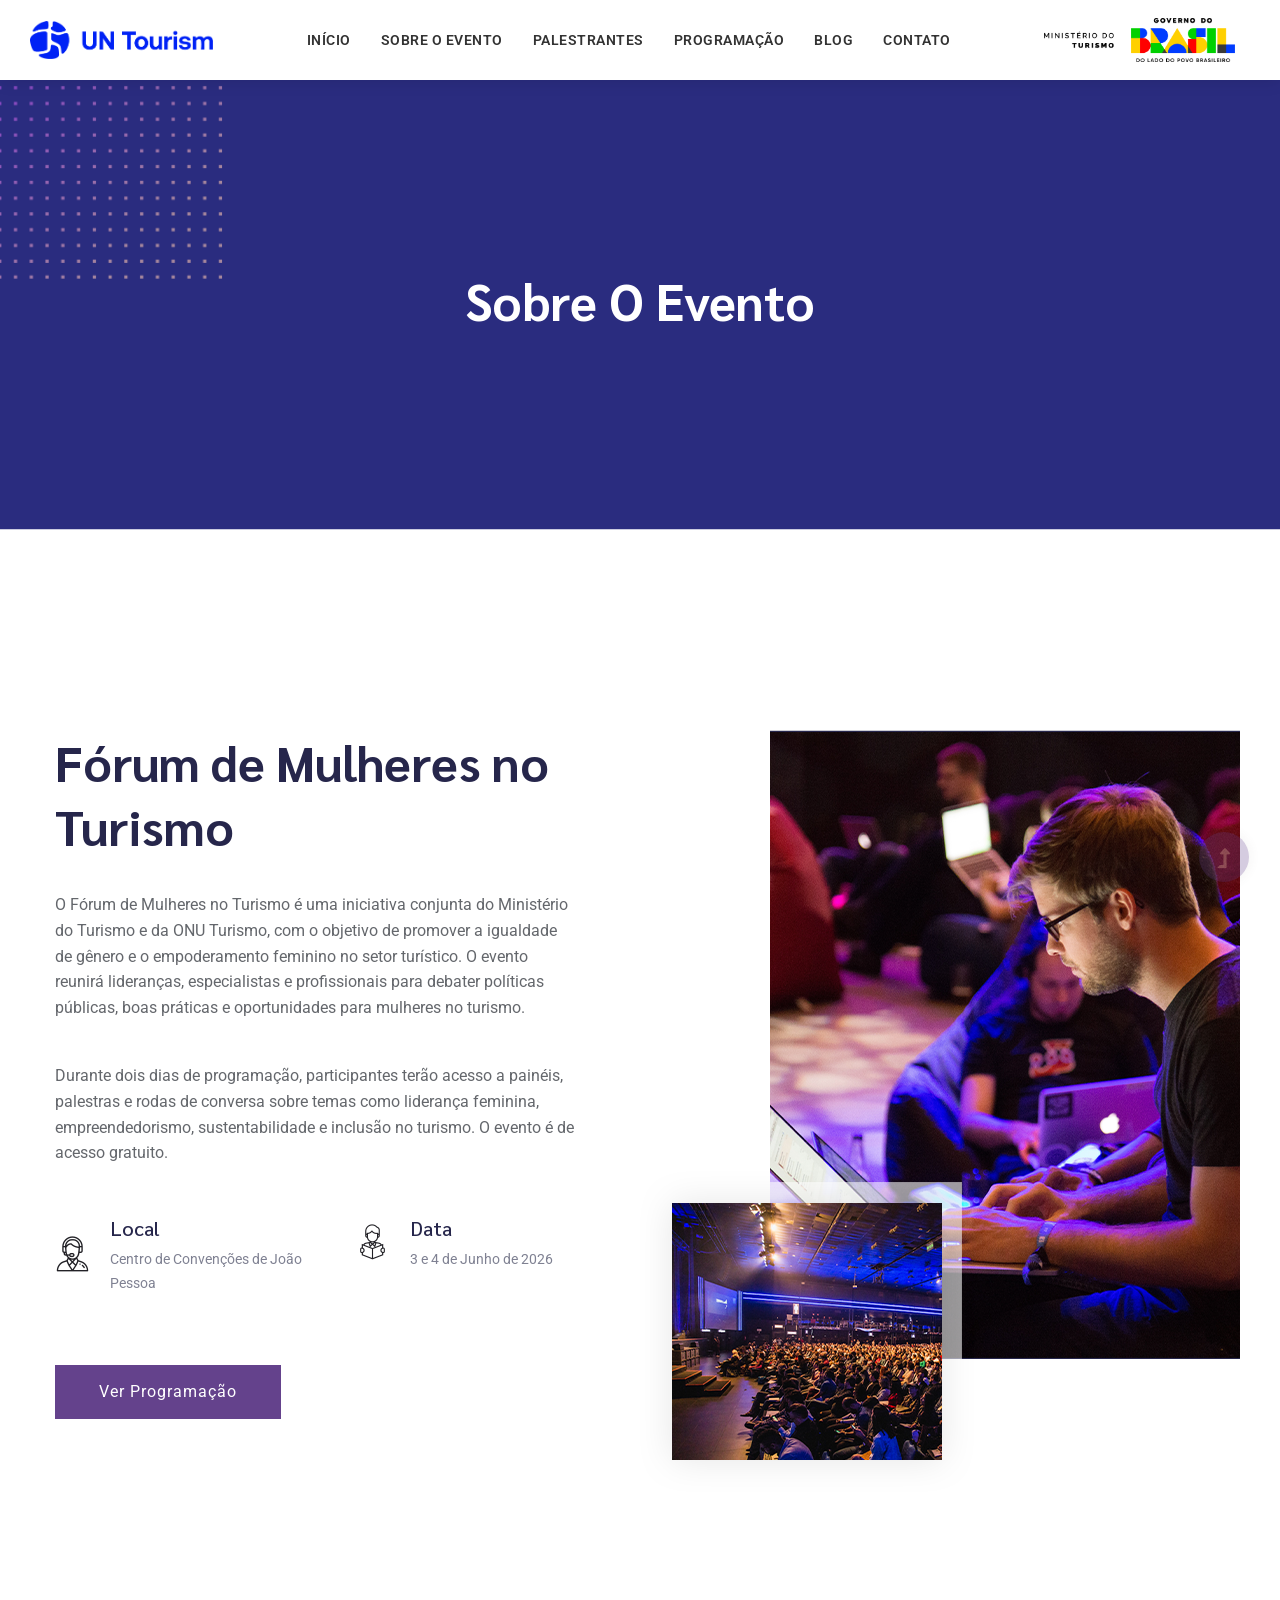
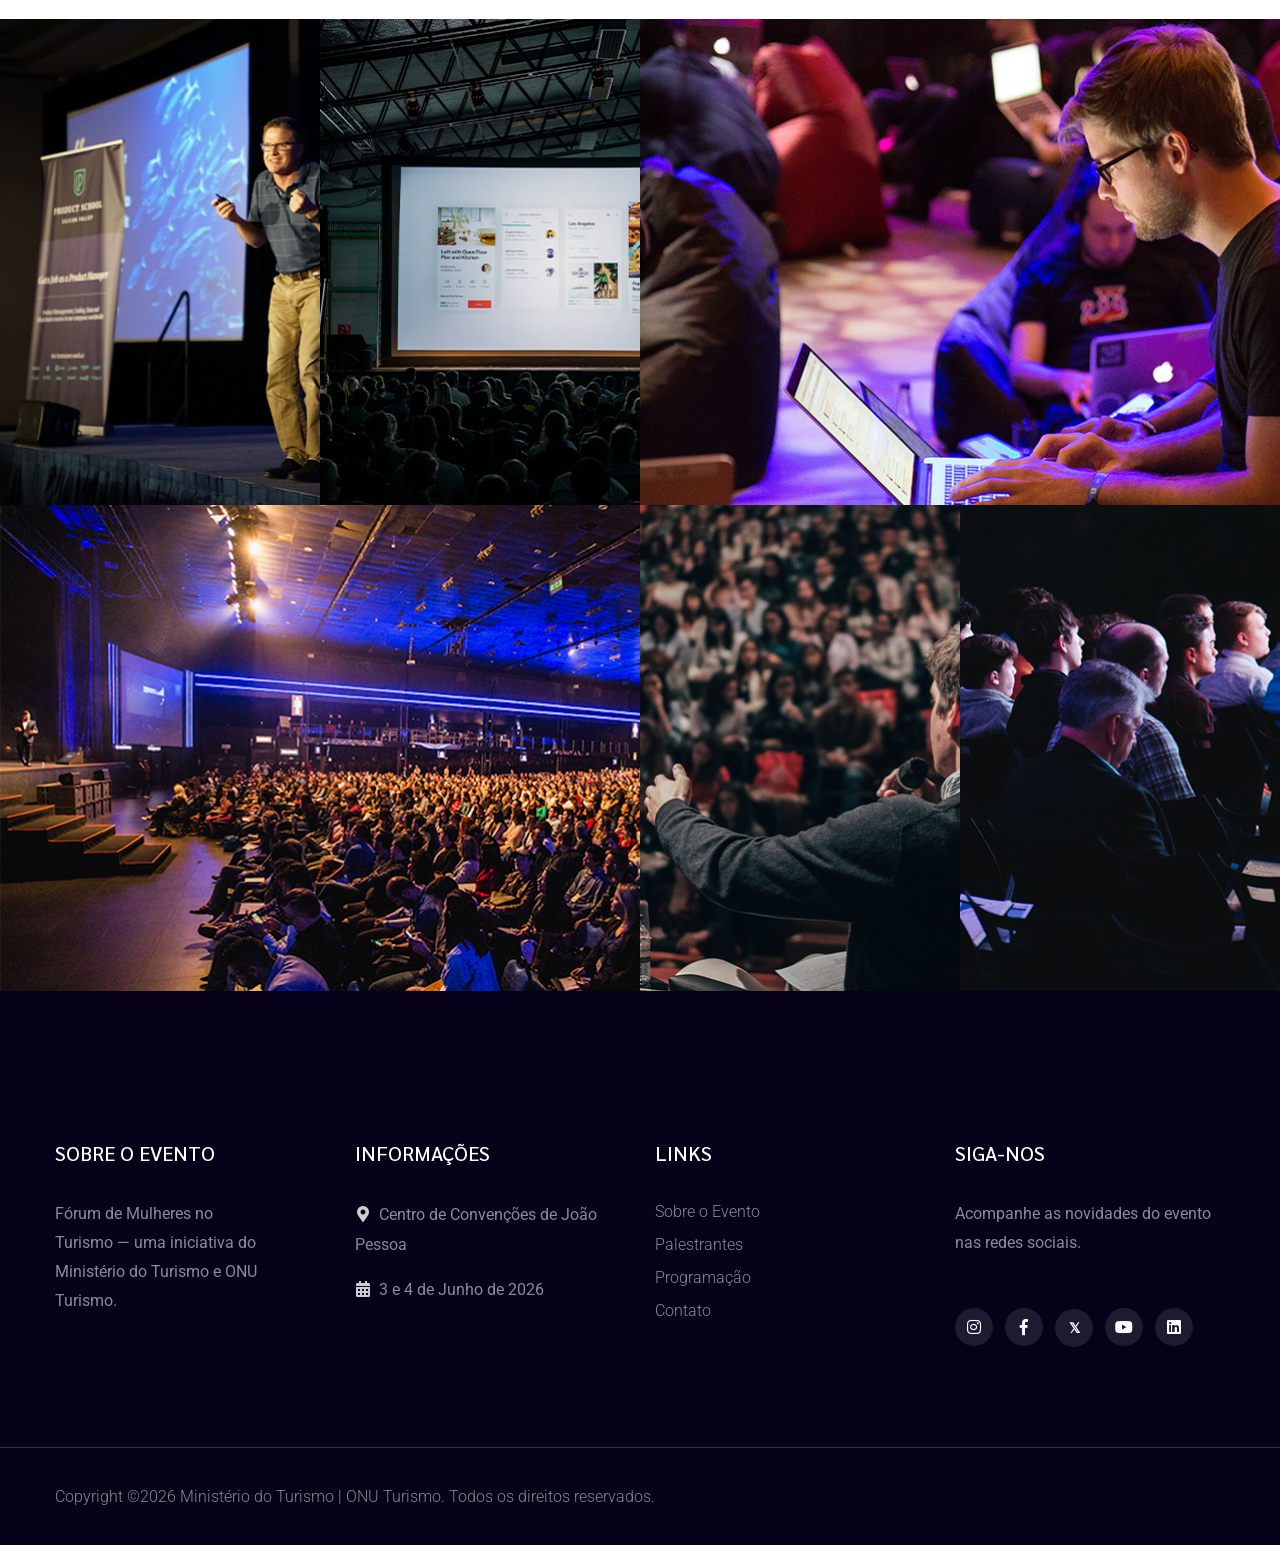
==== commit 40786df5: "Modularizar site para CMS, separar hero do carrossel e ajustar responsivo - Separar hero principal (" ====
--- a/about.html
+++ b/about.html
@@ -51,7 +51,7 @@
                         <a href="index.html"><img src="assets/img/logo/vertical-principal.png" alt="Ministério do Turismo"></a>
                     </div>
                 </div>
-                <div class="col-12 d-block d-lg-none mt-2">
+                <div class="col-auto d-block d-lg-none mobile-menu-col">
                     <div class="mobile_menu"></div>
                 </div>
             </div>
--- a/assets/css/style.css
+++ b/assets/css/style.css
@@ -1 +1 @@
-@import url("https://fonts.googleapis.com/css?family=Roboto:300,400,500,700|Sarabun:400,500,600,700,800|Sen:400,700&display=swap");.white-bg{background:#ffffff}.gray-bg{background:#f5f5f5}.gray-bg{background:#f7f7fd}.white-bg{background:#fff}.black-bg{background:#16161a}.theme-bg{background:#331391}.brand-bg{background:#f1f4fa}.testimonial-bg{background:#f9fafc}.white-color{color:#fff}.black-color{color:#16161a}.theme-color{color:#331391}.boxed-btn{background:#fff;color:#331391 !important;display:inline-block;padding:18px 44px;font-family:"Sarabun",sans-serif;font-size:14px;font-weight:400;border:0;border:1px solid #331391;letter-spacing:3px;text-align:center;color:#331391;text-transform:uppercase;cursor:pointer}.boxed-btn:hover{background:#331391;color:#fff !important;border:1px solid #331391}.boxed-btn:focus{outline:none}.boxed-btn.large-width{width:220px}[data-overlay]{position:relative;background-size:cover;background-repeat:no-repeat;background-position:center center}[data-overlay]::before{position:absolute;left:0;top:0;right:0;bottom:0;content:""}[data-opacity="1"]::before{opacity:0.1}[data-opacity="2"]::before{opacity:0.2}[data-opacity="3"]::before{opacity:0.3}[data-opacity="4"]::before{opacity:0.4}[data-opacity="5"]::before{opacity:0.5}[data-opacity="6"]::before{opacity:0.6}[data-opacity="7"]::before{opacity:0.7}[data-opacity="8"]::before{opacity:0.8}[data-opacity="9"]::before{opacity:0.9}body{font-family:"Roboto",sans-serif;font-weight:normal;font-style:normal}h1,h2,h3,h4,h5,h6{font-family:"Sarabun",sans-serif;color:#26264b;margin-top:0px;font-style:normal;font-weight:500;text-transform:normal}p{font-family:"Roboto",sans-serif;color:#10285d;font-size:16px;line-height:30px;margin-bottom:15px;font-weight:normal}.bg-img-1{background-image:url(../img/slider/slider-img-1.jpg)}.bg-img-2{background-image:url(../img/background-img/bg-img-2.jpg)}.cta-bg-1{background-image:url(../img/background-img/bg-img-3.jpg)}.img{max-width:100%;-webkit-transition:all .3s ease-out 0s;-moz-transition:all .3s ease-out 0s;-ms-transition:all .3s ease-out 0s;-o-transition:all .3s ease-out 0s;transition:all .3s ease-out 0s}.f-left{float:left}.f-right{float:right}.fix{overflow:hidden}.clear{clear:both}a,.button{-webkit-transition:all .3s ease-out 0s;-moz-transition:all .3s ease-out 0s;-ms-transition:all .3s ease-out 0s;-o-transition:all .3s ease-out 0s;transition:all .3s ease-out 0s}a:focus,.button:focus{text-decoration:none;outline:none}a{color:#635c5c}a:hover{color:#fff}a:focus,a:hover,.portfolio-cat a:hover,.footer -menu li a:hover{text-decoration:none}a,button{color:#fff;outline:medium none}button:focus,input:focus,input:focus,textarea,textarea:focus{outline:0}.uppercase{text-transform:uppercase}input:focus::-moz-placeholder{opacity:0;-webkit-transition:.4s;-o-transition:.4s;transition:.4s}.capitalize{text-transform:capitalize}h1 a,h2 a,h3 a,h4 a,h5 a,h6 a{color:inherit}ul{margin:0px;padding:0px}li{list-style:none}hr{border-bottom:1px solid #eceff8;border-top:0 none;margin:30px 0;padding:0}.theme-overlay{position:relative}.theme-overlay::before{background:#1696e7 none repeat scroll 0 0;content:"";height:100%;left:0;opacity:0.6;position:absolute;top:0;width:100%}.overlay{position:relative;z-index:0}.overlay::before{position:absolute;content:"";top:0;left:0;width:100%;height:100%;z-index:-1}.overlay2{position:relative;z-index:0}.overlay2::before{position:absolute;content:"";background-color:#2E2200;top:0;left:0;width:100%;height:100%;z-index:-1;opacity:0.5}.section-padding{padding-top:120px;padding-bottom:120px}.separator{border-top:1px solid #f2f2f2}.mb-90{margin-bottom:90px}@media (max-width: 767px){.mb-90{margin-bottom:30px}}@media (min-width: 768px) and (max-width: 991px){.mb-90{margin-bottom:45px}}.owl-carousel .owl-nav div{background:rgba(255,255,255,0.8) none repeat scroll 0 0;height:40px;left:20px;line-height:40px;font-size:22px;color:#646464;opacity:1;visibility:visible;position:absolute;text-align:center;top:50%;transform:translateY(-50%);transition:all 0.3s ease 0s;width:40px}.owl-carousel .owl-nav div.owl-next{left:auto;right:-30px}.owl-carousel .owl-nav div.owl-next i{position:relative;right:0;top:1px}.owl-carousel .owl-nav div.owl-prev i{position:relative;right:1px;top:0px}.owl-carousel:hover .owl-nav div{opacity:1;visibility:visible}.owl-carousel:hover .owl-nav div:hover{color:#fff;background:#ff3500}.btn{background:#331391;padding:27px 44px;color:#fff;cursor:pointer;display:inline-block;font-size:16px;border-radius:0px;-moz-user-select:none;font-weight:400;letter-spacing:1px;line-height:0;margin-bottom:0;margin:10px;cursor:pointer;transition:color 0.4s linear;position:relative;z-index:1;border:0;overflow:hidden;margin:0}.btn::before{content:"";position:absolute;left:0;top:0;width:101%;height:101%;background:#3e44ec;z-index:1;border-radius:5px;transition:transform 0.5s;transition-timing-function:ease;transform-origin:0 0;transition-timing-function:cubic-bezier(0.5, 1.6, 0.4, 0.7);transform:scaleX(0);border-radius:0px}.btn:hover::before{transform:scaleX(1);color:#fff !important;z-index:-1}.btn.focus,.btn:focus{outline:0;box-shadow:none}.header-btn{padding:30px 26px}@media only screen and (min-width: 992px) and (max-width: 1199px){.header-btn{padding:27px 21px}}.hero-btn{padding:30px 39px;background:#fff;color:#331391 !important}.hero-btn::before{background:#e6c35c}.white-btn{padding:30px 39px;background:#fff;color:#331391 !important}.black-btn{padding:14px 35px;background:#000}.black-btn::before{background:#331391}.submit-btn2{background:#ec5b53;width:100%;height:60px;padding:10px 20px;border:0;color:#fff;text-transform:capitalize;cursor:pointer;font-size:16px;border-radius:0px}.white-btn{background:#fff;color:#000}.white-btn::before{background:#000;color:#fff}.border-btn{border:1px solid #ff5600;color:#464d65;background:none;border-radius:5px;text-transform:capitalize;padding:19px 47px;-moz-user-select:none;cursor:pointer;display:inline-block;font-size:14px;font-weight:500;letter-spacing:1px;margin-bottom:0;position:relative;transition:color 0.4s linear;position:relative;overflow:hidden;margin:0}@media (max-width: 575px){.border-btn{display:none}}.border-btn::before{border:1px solid transparent;content:"";position:absolute;left:0;top:0;width:101%;height:101%;background:#331391;z-index:-1;transition:transform 0.5s;transition-timing-function:ease;transform-origin:0 0;transition-timing-function:cubic-bezier(0.5, 1.6, 0.4, 0.7);transform:scaleY(0);border-radius:0}.border-btn:hover::before{transform:scaleY(1);border:1px solid transparent}.breadcrumb>.active{color:#888}#scrollUp,#back-top{background:#331391;height:50px;width:50px;right:31px;bottom:18px;position:fixed;color:#fff;font-size:20px;text-align:center;border-radius:50%;line-height:48px;border:2px solid transparent;box-shadow:0 0 10px 3px rgba(108,98,98,0.2)}@media (max-width: 575px){#scrollUp,#back-top{right:16px}}#scrollUp a i,#back-top a i{display:block;line-height:50px}#scrollUp:hover{color:#fff}.sticky-bar{left:0;margin:auto;position:fixed;top:0;width:100%;-webkit-box-shadow:0 10px 15px rgba(25,25,25,0.1);box-shadow:0 10px 15px rgba(25,25,25,0.1);z-index:9999;-webkit-animation:300ms ease-in-out 0s normal none 1 running fadeInDown;animation:300ms ease-in-out 0s normal none 1 running fadeInDown;-webkit-box-shadow:0 10px 15px rgba(25,25,25,0.1);background:#fff}.mt-5{margin-top:5px}.mt-10{margin-top:10px}.mt-15{margin-top:15px}.mt-20{margin-top:20px}.mt-25{margin-top:25px}.mt-30{margin-top:30px}.mt-35{margin-top:35px}.mt-40{margin-top:40px}.mt-45{margin-top:45px}.mt-50{margin-top:50px}.mt-55{margin-top:55px}.mt-60{margin-top:60px}.mt-65{margin-top:65px}.mt-70{margin-top:70px}.mt-75{margin-top:75px}.mt-80{margin-top:80px}.mt-85{margin-top:85px}.mt-90{margin-top:90px}.mt-95{margin-top:95px}.mt-100{margin-top:100px}.mt-105{margin-top:105px}.mt-110{margin-top:110px}.mt-115{margin-top:115px}.mt-120{margin-top:120px}.mt-125{margin-top:125px}.mt-130{margin-top:130px}.mt-135{margin-top:135px}.mt-140{margin-top:140px}.mt-145{margin-top:145px}.mt-150{margin-top:150px}.mt-155{margin-top:155px}.mt-160{margin-top:160px}.mt-165{margin-top:165px}.mt-170{margin-top:170px}.mt-175{margin-top:175px}.mt-180{margin-top:180px}.mt-185{margin-top:185px}.mt-190{margin-top:190px}.mt-195{margin-top:195px}.mt-200{margin-top:200px}.mb-5{margin-bottom:5px}.mb-10{margin-bottom:10px}.mb-15{margin-bottom:15px}.mb-20{margin-bottom:20px}.mb-25{margin-bottom:25px}.mb-30{margin-bottom:30px}.mb-35{margin-bottom:35px}.mb-40{margin-bottom:40px}.mb-45{margin-bottom:45px}.mb-50{margin-bottom:50px}.mb-55{margin-bottom:55px}.mb-60{margin-bottom:60px}.mb-65{margin-bottom:65px}.mb-70{margin-bottom:70px}.mb-75{margin-bottom:75px}.mb-80{margin-bottom:80px}.mb-85{margin-bottom:85px}.mb-90{margin-bottom:90px}.mb-95{margin-bottom:95px}.mb-100{margin-bottom:100px}.mb-105{margin-bottom:105px}.mb-110{margin-bottom:110px}.mb-115{margin-bottom:115px}.mb-120{margin-bottom:120px}.mb-125{margin-bottom:125px}.mb-130{margin-bottom:130px}.mb-135{margin-bottom:135px}.mb-140{margin-bottom:140px}.mb-145{margin-bottom:145px}.mb-150{margin-bottom:150px}.mb-155{margin-bottom:155px}.mb-160{margin-bottom:160px}.mb-165{margin-bottom:165px}.mb-170{margin-bottom:170px}.mb-175{margin-bottom:175px}.mb-180{margin-bottom:180px}.mb-185{margin-bottom:185px}.mb-190{margin-bottom:190px}.mb-195{margin-bottom:195px}.mb-200{margin-bottom:200px}.ml-5{margin-left:5px}.ml-10{margin-left:10px}.ml-15{margin-left:15px}.ml-20{margin-left:20px}.ml-25{margin-left:25px}.ml-30{margin-left:30px}.ml-35{margin-left:35px}.ml-40{margin-left:40px}.ml-45{margin-left:45px}.ml-50{margin-left:50px}.ml-55{margin-left:55px}.ml-60{margin-left:60px}.ml-65{margin-left:65px}.ml-70{margin-left:70px}.ml-75{margin-left:75px}.ml-80{margin-left:80px}.ml-85{margin-left:85px}.ml-90{margin-left:90px}.ml-95{margin-left:95px}.ml-100{margin-left:100px}.ml-105{margin-left:105px}.ml-110{margin-left:110px}.ml-115{margin-left:115px}.ml-120{margin-left:120px}.ml-125{margin-left:125px}.ml-130{margin-left:130px}.ml-135{margin-left:135px}.ml-140{margin-left:140px}.ml-145{margin-left:145px}.ml-150{margin-left:150px}.ml-155{margin-left:155px}.ml-160{margin-left:160px}.ml-165{margin-left:165px}.ml-170{margin-left:170px}.ml-175{margin-left:175px}.ml-180{margin-left:180px}.ml-185{margin-left:185px}.ml-190{margin-left:190px}.ml-195{margin-left:195px}.ml-200{margin-left:200px}.mr-5{margin-right:5px}.mr-10{margin-right:10px}.mr-15{margin-right:15px}.mr-20{margin-right:20px}.mr-25{margin-right:25px}.mr-30{margin-right:30px}.mr-35{margin-right:35px}.mr-40{margin-right:40px}.mr-45{margin-right:45px}.mr-50{margin-right:50px}.mr-55{margin-right:55px}.mr-60{margin-right:60px}.mr-65{margin-right:65px}.mr-70{margin-right:70px}.mr-75{margin-right:75px}.mr-80{margin-right:80px}.mr-85{margin-right:85px}.mr-90{margin-right:90px}.mr-95{margin-right:95px}.mr-100{margin-right:100px}.mr-105{margin-right:105px}.mr-110{margin-right:110px}.mr-115{margin-right:115px}.mr-120{margin-right:120px}.mr-125{margin-right:125px}.mr-130{margin-right:130px}.mr-135{margin-right:135px}.mr-140{margin-right:140px}.mr-145{margin-right:145px}.mr-150{margin-right:150px}.mr-155{margin-right:155px}.mr-160{margin-right:160px}.mr-165{margin-right:165px}.mr-170{margin-right:170px}.mr-175{margin-right:175px}.mr-180{margin-right:180px}.mr-185{margin-right:185px}.mr-190{margin-right:190px}.mr-195{margin-right:195px}.mr-200{margin-right:200px}.pt-5{padding-top:5px}.pt-10{padding-top:10px}.pt-15{padding-top:15px}.pt-20{padding-top:20px}.pt-25{padding-top:25px}.pt-30{padding-top:30px}.pt-35{padding-top:35px}.pt-40{padding-top:40px}.pt-45{padding-top:45px}.pt-50{padding-top:50px}.pt-55{padding-top:55px}.pt-60{padding-top:60px}.pt-65{padding-top:65px}.pt-70{padding-top:70px}.pt-75{padding-top:75px}.pt-80{padding-top:80px}.pt-85{padding-top:85px}.pt-90{padding-top:90px}.pt-95{padding-top:95px}.pt-100{padding-top:100px}.pt-105{padding-top:105px}.pt-110{padding-top:110px}.pt-115{padding-top:115px}.pt-120{padding-top:120px}.pt-125{padding-top:125px}.pt-130{padding-top:130px}.pt-135{padding-top:135px}.pt-140{padding-top:140px}.pt-145{padding-top:145px}.pt-150{padding-top:150px}.pt-155{padding-top:155px}.pt-160{padding-top:160px}.pt-165{padding-top:165px}.pt-170{padding-top:170px}.pt-175{padding-top:175px}.pt-180{padding-top:180px}.pt-185{padding-top:185px}.pt-190{padding-top:190px}.pt-195{padding-top:195px}.pt-200{padding-top:200px}.pt-260{padding-top:260px}.pb-5{padding-bottom:5px}.pb-10{padding-bottom:10px}.pb-15{padding-bottom:15px}.pb-20{padding-bottom:20px}.pb-25{padding-bottom:25px}.pb-30{padding-bottom:30px}.pb-35{padding-bottom:35px}.pb-40{padding-bottom:40px}.pb-45{padding-bottom:45px}.pb-50{padding-bottom:50px}.pb-55{padding-bottom:55px}.pb-60{padding-bottom:60px}.pb-65{padding-bottom:65px}.pb-70{padding-bottom:70px}.pb-75{padding-bottom:75px}.pb-80{padding-bottom:80px}.pb-85{padding-bottom:85px}.pb-90{padding-bottom:90px}.pb-95{padding-bottom:95px}.pb-100{padding-bottom:100px}.pb-105{padding-bottom:105px}.pb-110{padding-bottom:110px}.pb-115{padding-bottom:115px}.pb-120{padding-bottom:120px}.pb-125{padding-bottom:125px}.pb-130{padding-bottom:130px}.pb-135{padding-bottom:135px}.pb-140{padding-bottom:140px}.pb-145{padding-bottom:145px}.pb-150{padding-bottom:150px}.pb-155{padding-bottom:155px}.pb-160{padding-bottom:160px}.pb-165{padding-bottom:165px}.pb-170{padding-bottom:170px}.pb-175{padding-bottom:175px}.pb-180{padding-bottom:180px}.pb-185{padding-bottom:185px}.pb-190{padding-bottom:190px}.pb-195{padding-bottom:195px}.pb-200{padding-bottom:200px}.pl-5{padding-left:5px}.pl-10{padding-left:10px}.pl-15{padding-left:15px}.pl-20{padding-left:20px}.pl-25{padding-left:25px}.pl-30{padding-left:30px}.pl-35{padding-left:35px}.pl-40{padding-left:40px}.pl-45{padding-left:45px}.pl-50{padding-left:50px}.pl-55{padding-left:55px}.pl-60{padding-left:60px}.pl-65{padding-left:65px}.pl-70{padding-left:70px}.pl-75{padding-left:75px}.pl-80{padding-left:80px}.pl-85{padding-left:85px}.pl-90{padding-left:90px}.pl-95{padding-left:95px}.pl-100{padding-left:100px}.pl-105{padding-left:105px}.pl-110{padding-left:110px}.pl-115{padding-left:115px}.pl-120{padding-left:120px}.pl-125{padding-left:125px}.pl-130{padding-left:130px}.pl-135{padding-left:135px}.pl-140{padding-left:140px}.pl-145{padding-left:145px}.pl-150{padding-left:150px}.pl-155{padding-left:155px}.pl-160{padding-left:160px}.pl-165{padding-left:165px}.pl-170{padding-left:170px}.pl-175{padding-left:175px}.pl-180{padding-left:180px}.pl-185{padding-left:185px}.pl-190{padding-left:190px}.pl-195{padding-left:195px}.pl-200{padding-left:200px}.pr-5{padding-right:5px}.pr-10{padding-right:10px}.pr-15{padding-right:15px}.pr-20{padding-right:20px}.pr-25{padding-right:25px}.pr-30{padding-right:30px}.pr-35{padding-right:35px}.pr-40{padding-right:40px}.pr-45{padding-right:45px}.pr-50{padding-right:50px}.pr-55{padding-right:55px}.pr-60{padding-right:60px}.pr-65{padding-right:65px}.pr-70{padding-right:70px}.pr-75{padding-right:75px}.pr-80{padding-right:80px}.pr-85{padding-right:85px}.pr-90{padding-right:90px}.pr-95{padding-right:95px}.pr-100{padding-right:100px}.pr-105{padding-right:105px}.pr-110{padding-right:110px}.pr-115{padding-right:115px}.pr-120{padding-right:120px}.pr-125{padding-right:125px}.pr-130{padding-right:130px}.pr-135{padding-right:135px}.pr-140{padding-right:140px}.pr-145{padding-right:145px}.pr-150{padding-right:150px}.pr-155{padding-right:155px}.pr-160{padding-right:160px}.pr-165{padding-right:165px}.pr-170{padding-right:170px}.pr-175{padding-right:175px}.pr-180{padding-right:180px}.pr-185{padding-right:185px}.pr-190{padding-right:190px}.pr-195{padding-right:195px}.pr-200{padding-right:200px}.bounce-animate{animation-name:float-bob;animation-duration:2s;animation-iteration-count:infinite;-moz-animation-name:float-bob;-moz-animation-duration:2s;-moz-animation-iteration-count:infinite;-moz-animation-timing-function:linear;-ms-animation-name:float-bob;-ms-animation-duration:2s;-ms-animation-iteration-count:infinite;-ms-animation-timing-function:linear;-o-animation-name:float-bob;-o-animation-duration:2s;-o-animation-iteration-count:infinite;-o-animation-timing-function:linear}@-webkit-keyframes float-bob{0%{-webkit-transform:translateY(-20px);transform:translateY(-20px)}50%{-webkit-transform:translateY(-10px);transform:translateY(-10px)}100%{-webkit-transform:translateY(-20px);transform:translateY(-20px)}}.heartbeat{animation:heartbeat 1s infinite alternate}@-webkit-keyframes heartbeat{to{-webkit-transform:scale(1.03);transform:scale(1.03)}}.rotateme{-webkit-animation-name:rotateme;animation-name:rotateme;-webkit-animation-duration:30s;animation-duration:30s;-webkit-animation-iteration-count:infinite;animation-iteration-count:infinite;-webkit-animation-timing-function:linear;animation-timing-function:linear}@keyframes rotateme{from{-webkit-transform:rotate(0deg);transform:rotate(0deg)}to{-webkit-transform:rotate(360deg);transform:rotate(360deg)}}@-webkit-keyframes rotateme{from{-webkit-transform:rotate(0deg)}to{-webkit-transform:rotate(360deg)}}.preloader{background-color:#f7f7f7;width:100%;height:100%;position:fixed;top:0;left:0;right:0;bottom:0;z-index:999999;-webkit-transition:.6s;-o-transition:.6s;transition:.6s;margin:0 auto}.preloader .preloader-circle{width:100px;height:100px;position:relative;border-style:solid;border-width:1px;border-top-color:#331391;border-bottom-color:transparent;border-left-color:transparent;border-right-color:transparent;z-index:10;border-radius:50%;-webkit-box-shadow:0 1px 5px 0 rgba(35,181,185,0.15);box-shadow:0 1px 5px 0 rgba(35,181,185,0.15);background-color:#fff;-webkit-animation:zoom 2000ms infinite ease;animation:zoom 2000ms infinite ease;-webkit-transition:.6s;-o-transition:.6s;transition:.6s}.preloader .preloader-circle2{border-top-color:#0078ff}.preloader .preloader-img{position:absolute;top:50%;z-index:200;left:0;right:0;margin:0 auto;text-align:center;display:inline-block;-webkit-transform:translateY(-50%);-ms-transform:translateY(-50%);transform:translateY(-50%);padding-top:6px;-webkit-transition:.6s;-o-transition:.6s;transition:.6s}.preloader .preloader-img img{max-width:55px}.preloader .pere-text strong{font-weight:800;color:#dca73a;text-transform:uppercase}@-webkit-keyframes zoom{0%{-webkit-transform:rotate(0deg);transform:rotate(0deg);-webkit-transition:.6s;-o-transition:.6s;transition:.6s}100%{-webkit-transform:rotate(360deg);transform:rotate(360deg);-webkit-transition:.6s;-o-transition:.6s;transition:.6s}}@keyframes zoom{0%{-webkit-transform:rotate(0deg);transform:rotate(0deg);-webkit-transition:.6s;-o-transition:.6s;transition:.6s}100%{-webkit-transform:rotate(360deg);transform:rotate(360deg);-webkit-transition:.6s;-o-transition:.6s;transition:.6s}}.section-padding2{padding-top:200px;padding-bottom:200px}@media only screen and (min-width: 1200px) and (max-width: 1600px){.section-padding2{padding-top:200px;padding-bottom:200px}}@media only screen and (min-width: 992px) and (max-width: 1199px){.section-padding2{padding-top:200px;padding-bottom:200px}}@media only screen and (min-width: 768px) and (max-width: 991px){.section-padding2{padding-top:100px;padding-bottom:100px}}@media only screen and (min-width: 576px) and (max-width: 767px){.section-padding2{padding-top:70px;padding-bottom:70px}}@media (max-width: 575px){.section-padding2{padding-top:70px;padding-bottom:70px}}.pb-bottom{padding-bottom:200px}@media only screen and (min-width: 992px) and (max-width: 1199px){.pb-bottom{padding-bottom:200px}}@media only screen and (min-width: 768px) and (max-width: 991px){.pb-bottom{padding-bottom:50px}}@media only screen and (min-width: 576px) and (max-width: 767px){.pb-bottom{padding-bottom:10px}}@media (max-width: 575px){.pb-bottom{padding-bottom:10px}}.pb-top{padding-top:200px}@media only screen and (min-width: 768px) and (max-width: 991px){.pb-top{padding-top:70px}}@media only screen and (min-width: 576px) and (max-width: 767px){.pb-top{padding-top:70px}}@media (max-width: 575px){.pb-top{padding-top:70px}}.testimonial-padding{padding-top:190px;padding-bottom:170px}@media only screen and (min-width: 992px) and (max-width: 1199px){.testimonial-padding{padding-top:190px;padding-bottom:170px}}@media only screen and (min-width: 768px) and (max-width: 991px){.testimonial-padding{padding-top:70px;padding-bottom:60px}}@media only screen and (min-width: 576px) and (max-width: 767px){.testimonial-padding{padding-top:60px;padding-bottom:40px}}@media (max-width: 575px){.testimonial-padding{padding-top:60px;padding-bottom:40px}}.w-padding2{padding-top:130px;padding-bottom:125px}@media only screen and (min-width: 992px) and (max-width: 1199px){.w-padding2{padding-top:130px;padding-bottom:125px}}@media only screen and (min-width: 768px) and (max-width: 991px){.w-padding2{padding-top:100px;padding-bottom:100px}}@media only screen and (min-width: 576px) and (max-width: 767px){.w-padding2{padding-top:70px;padding-bottom:70px}}@media (max-width: 575px){.w-padding2{padding-top:70px;padding-bottom:70px}}.section-padding30{padding-top:195px;padding-bottom:180px}@media only screen and (min-width: 992px) and (max-width: 1199px){.section-padding30{padding-top:150px;padding-bottom:140px}}@media only screen and (min-width: 768px) and (max-width: 991px){.section-padding30{padding-top:100px;padding-bottom:70px}}@media only screen and (min-width: 576px) and (max-width: 767px){.section-padding30{padding-top:65px;padding-bottom:70px}}@media (max-width: 575px){.section-padding30{padding-top:65px;padding-bottom:70px}}.services-padding{padding-top:145px;padding-bottom:170px}@media only screen and (min-width: 992px) and (max-width: 1199px){.services-padding{padding-top:145px;padding-bottom:170px}}@media only screen and (min-width: 768px) and (max-width: 991px){.services-padding{padding-top:100px;padding-bottom:70px}}@media only screen and (min-width: 576px) and (max-width: 767px){.services-padding{padding-top:65px;padding-bottom:70px}}@media (max-width: 575px){.services-padding{padding-top:65px;padding-bottom:70px}}.section-paddingt30{padding-top:195px;padding-bottom:90px}@media only screen and (min-width: 992px) and (max-width: 1199px){.section-paddingt30{padding-top:150px;padding-bottom:90px}}@media only screen and (min-width: 768px) and (max-width: 991px){.section-paddingt30{padding-top:100px;padding-bottom:40px}}@media only screen and (min-width: 576px) and (max-width: 767px){.section-paddingt30{padding-top:65px;padding-bottom:10px}}@media (max-width: 575px){.section-paddingt30{padding-top:65px;padding-bottom:10px}}.section-padding3{padding-top:150px;padding-bottom:0}@media only screen and (min-width: 992px) and (max-width: 1199px){.section-padding3{padding-top:150px;padding-bottom:0}}@media only screen and (min-width: 768px) and (max-width: 991px){.section-padding3{padding-top:60px;padding-bottom:0}}@media only screen and (min-width: 576px) and (max-width: 767px){.section-padding3{padding-top:60px;padding-bottom:0}}@media (max-width: 575px){.section-padding3{padding-top:60px;padding-bottom:0}}.footer-padding{padding-top:150px;padding-bottom:50px}@media only screen and (min-width: 992px) and (max-width: 1199px){.footer-padding{padding-top:150px;padding-bottom:50px}}@media only screen and (min-width: 768px) and (max-width: 991px){.footer-padding{padding-top:100px;padding-bottom:50px}}@media only screen and (min-width: 576px) and (max-width: 767px){.footer-padding{padding-top:80px;padding-bottom:50px}}@media (max-width: 575px){.footer-padding{padding-top:80px;padding-bottom:50px}}@media (max-width: 575px){.section-tittle{margin-bottom:50px}}@media only screen and (min-width: 576px) and (max-width: 767px){.section-tittle{margin-bottom:50px}}.section-tittle span{font-size:16px;font-weight:500;margin-bottom:22px;color:#3ba0ff;display:inline-block;font-family:"Sen",sans-serif}.section-tittle h2{font-size:49px;display:block;color:#26264b;font-weight:700;margin-bottom:17px;line-height:1.3;margin-bottom:30px}@media only screen and (min-width: 992px) and (max-width: 1199px){.section-tittle h2{font-size:42px}}@media only screen and (min-width: 576px) and (max-width: 767px){.section-tittle h2{font-size:31px}}@media (max-width: 575px){.section-tittle h2{font-size:24px;line-height:1.6}}.section-tittle p{color:#212025;margin-bottom:30px}.section-tittle2 h2{color:#fff}.section-tittle2 p{color:#fff}.section-bg{background-size:cover;background-repeat:no-repeat;background-position:center center}.white-bg{background:#ffffff}.gray-bg{background:#f5f5f5}.gray-bg{background:#f7f7fd}.white-bg{background:#fff}.black-bg{background:#16161a}.theme-bg{background:#331391}.brand-bg{background:#f1f4fa}.testimonial-bg{background:#f9fafc}.white-color{color:#fff}.black-color{color:#16161a}.theme-color{color:#331391}.header-area .main-header{padding:0px 130px}@media only screen and (min-width: 1200px) and (max-width: 1600px){.header-area .main-header{padding:0px 30px}}@media only screen and (min-width: 992px) and (max-width: 1199px){.header-area .main-header{padding:0px 15px}}@media only screen and (min-width: 768px) and (max-width: 991px){.header-area .main-header{padding:22px 50px}}@media only screen and (min-width: 576px) and (max-width: 767px){.header-area .main-header{padding:22px 20px}}@media (max-width: 575px){.header-area .main-header{padding:22px 14px}}@media only screen and (min-width: 1200px) and (max-width: 1600px){.header-area .main-header .main-menu{margin-right:30px}}.header-area .main-header .main-menu ul li{display:inline-block;position:relative;z-index:1}.header-area .main-header .main-menu ul li a{color:#112957;font-weight:400;padding:39px 27px;display:block;font-size:16px;-webkit-transition:all .3s ease-out 0s;-moz-transition:all .3s ease-out 0s;-ms-transition:all .3s ease-out 0s;-o-transition:all .3s ease-out 0s;transition:all .3s ease-out 0s;text-transform:capitalize;position:relative;font-family:"Sen",sans-serif}@media only screen and (min-width: 992px) and (max-width: 1199px){.header-area .main-header .main-menu ul li a{padding:39px 15px}}.header-area .main-header .main-menu ul li:hover>a{color:#331391}.header-area .main-header .main-menu ul ul.submenu{position:absolute;width:170px;background:rgba(255,255,255,0.9);left:0;top:80%;visibility:hidden;opacity:0;box-shadow:0 0 10px 3px rgba(0,0,0,0.05);padding:17px 0;-webkit-transition:all .3s ease-out 0s;-moz-transition:all .3s ease-out 0s;-ms-transition:all .3s ease-out 0s;-o-transition:all .3s ease-out 0s;transition:all .3s ease-out 0s}.header-area .main-header .main-menu ul ul.submenu>li{margin-left:7px;display:block}.header-area .main-header .main-menu ul ul.submenu>li>a{padding:6px 10px !important;font-size:16px;text-transform:capitalize;margin:0}.header-area .main-header .main-menu ul ul.submenu>li>a:hover{color:#331391;background:none}.header-area .main-menu ul ul.submenu>li>a:hover{padding-left:13px !important}.header-area .main-menu ul>li:hover>ul.submenu{visibility:visible;opacity:1;top:100%}.header-transparent{position:absolute;top:0;right:0;left:0;z-index:9}.header-sticky.sticky-bar.sticky .main-menu ul li a{padding:20px 20px !important}@media only screen and (min-width: 768px) and (max-width: 991px){.header-sticky.sticky-bar.sticky{padding:15px 0px}}@media only screen and (min-width: 576px) and (max-width: 767px){.header-sticky.sticky-bar.sticky{padding:15px 0px}}@media (max-width: 575px){.header-sticky.sticky-bar.sticky{padding:15px 0px}}.mobile_menu{position:absolute;right:0px;width:100%;z-index:99}.mobile_menu .slicknav_menu{background:transparent;margin-top:0px !important}.mobile_menu .slicknav_menu .slicknav_btn{top:-27px}.mobile_menu .slicknav_menu .slicknav_btn .slicknav_icon-bar{background-color:#331391 !important}.mobile_menu .slicknav_menu .slicknav_nav{margin-top:15px !important}.mobile_menu .slicknav_menu .slicknav_nav a:hover{background:transparent;color:#331391}.mobile_menu .slicknav_menu .slicknav_nav a{font-size:15px;padding:7px 10px}.mobile_menu .slicknav_menu .slicknav_nav .slicknav_item a{padding:0 !important}.slider-height{height:900px}@media only screen and (min-width: 992px) and (max-width: 1199px){.slider-height{height:700px}}@media only screen and (min-width: 768px) and (max-width: 991px){.slider-height{height:650px}}@media only screen and (min-width: 576px) and (max-width: 767px){.slider-height{height:600px}}@media (max-width: 575px){.slider-height{height:500px}}.slider-height2{height:450px;background-size:cover}@media only screen and (min-width: 768px) and (max-width: 991px){.slider-height2{height:350px}}@media only screen and (min-width: 576px) and (max-width: 767px){.slider-height2{height:260px}}@media (max-width: 575px){.slider-height2{height:260px}}.slider-area2{background-image:url(../img/hero/hero2.png);background-repeat:no-repeat;background-size:cover}.slider-area{margin-top:-1px;background-image:url(../img/hero/h1_hero.png);background-repeat:no-repeat;background-position:center center;background-size:cover}.slider-area .hero__caption{overflow:hidden}@media only screen and (min-width: 576px) and (max-width: 767px){.slider-area .hero__caption{padding-bottom:100px}}.slider-area .hero__caption span{font-size:18px;font-family:"Sen",sans-serif;font-weight:600;margin-bottom:35px;text-transform:uppercase;color:#fff;display:inline-block;position:relative;padding-left:100px;letter-spacing:0.05em}@media (max-width: 575px){.slider-area .hero__caption span{font-size:13px}}@media (max-width: 575px){.slider-area .hero__caption span{padding-left:66px}}.slider-area .hero__caption span::before{position:absolute;content:"";width:70px;height:2px;background:#fff;top:0;left:0px;top:50%;transform:translateY(-50%)}@media (max-width: 575px){.slider-area .hero__caption span::before{width:48px}}.slider-area .hero__caption h1{font-size:75px;font-weight:800;margin-bottom:14px;color:#fff;line-height:1.2;margin-bottom:57px}@media only screen and (min-width: 992px) and (max-width: 1199px){.slider-area .hero__caption h1{font-size:70px;line-height:1.2}}@media only screen and (min-width: 768px) and (max-width: 991px){.slider-area .hero__caption h1{font-size:50px;line-height:1.2}}@media only screen and (min-width: 576px) and (max-width: 767px){.slider-area .hero__caption h1{font-size:35px;line-height:1.2}}@media (max-width: 575px){.slider-area .hero__caption h1{font-size:29px;line-height:1.2}}.slider-area .hero__caption p{font-size:18px;color:#fff;font-family:"Roboto",sans-serif;margin-bottom:50px}.slider-area .hero__caption .slider-btns{display:flex}.slider-area .hero__caption .slider-btns a.video-btn{background:none;width:60px;height:60px;display:inline-block;text-align:center;line-height:60px;border-radius:50%;position:relative;margin-left:29px;border:1px solid #ffdb6f}.slider-area .hero__caption .slider-btns a.video-btn i{color:#ffdb6f}.slider-area .hero__caption .slider-btns .video-cap{display:inline-block;line-height:1.5;margin:0;margin-left:15px}.hero-overly{position:relative;z-index:1}.hero-overly::before{position:absolute;content:"";background-color:rgba(1,10,28,0.3);width:100%;height:100%;left:0;top:0;bottom:0;right:0;z-index:-1;background-repeat:no-repeat}.header-transparent{position:absolute;top:0;right:0;left:0;z-index:9}.slider-area2 .hero-cap h2{color:#fff;font-size:50px;font-weight:700;text-transform:capitalize;line-height:1}@media only screen and (min-width: 576px) and (max-width: 767px){.slider-area2 .hero-cap h2{font-size:50px}}@media (max-width: 575px){.slider-area2 .hero-cap h2{font-size:35px}}.slider-area2 .hero-cap .breadcrumb{background:none;padding:0;margin:0}.slider-area2 .hero-cap .breadcrumb a{color:#dcdcdc;font-size:18px;text-transform:capitalize}.slider-area2 .hero-cap .breadcrumb-item+.breadcrumb-item::before{color:#dcdcdc}.counter-section{padding-top:100px;position:absolute;right:150px;bottom:100px}@media only screen and (min-width: 992px) and (max-width: 1199px){.counter-section{right:80px;bottom:80px}}@media only screen and (min-width: 768px) and (max-width: 991px){.counter-section{right:30px;bottom:30px}}@media only screen and (min-width: 576px) and (max-width: 767px){.counter-section{right:30px;bottom:30px}}@media (max-width: 575px){.counter-section{right:30px;bottom:30px}}.counter-section .cd-timer .cd-item{margin-right:16px;padding-right:15px;height:60px;width:70px;position:relative;display:inline-block;text-align:center}.counter-section .cd-timer .cd-item:after{position:absolute;right:-10px;top:6px;width:10px;height:10px;content:"";border-radius:50%;background:#ffdb6f}.counter-section .cd-timer .cd-item::before{position:absolute;right:-10px;bottom:25px;width:10px;height:10px;content:"";border-radius:50%;background:#ffdb6f}.counter-section .cd-timer .cd-item:last-child::before{position:unset}.counter-section .cd-timer .cd-item:last-child:after{position:unset}.counter-section .cd-timer .cd-item span{font-size:60px;color:#ffdb6f;font-weight:400;line-height:30px;font-family:"Sen",sans-serif;margin-bottom:28px;display:inline-block}.counter-section .cd-timer .cd-item p{font-size:16px;color:#ffdb6f;margin-bottom:0;line-height:30px;font-family:"Sen",sans-serif;text-transform:uppercase}.counter-section .cd-timer .cd-item:first-child{margin-left:0}.counter-section .counter-text span{font-size:16px;color:#ffffff}.counter-section .counter-text h3{color:#ffffff;font-weight:700;line-height:38px;margin-top:10px}.gallery-area .gallery-box .single-gallery{overflow:hidden;z-index:0;position:relative}.gallery-area .gallery-box .single-gallery::after{content:"";background-color:rgba(11,14,13,0.702);position:absolute;top:0;left:0;bottom:0;right:0;z-index:1;visibility:hidden;opacity:0;-webkit-transition:all .4s ease-out 0s;-moz-transition:all .4s ease-out 0s;-ms-transition:all .4s ease-out 0s;-o-transition:all .4s ease-out 0s;transition:all .4s ease-out 0s}.gallery-area .gallery-box .single-gallery .big-img{height:730px}.gallery-area .gallery-box .single-gallery .smoll-img{height:365px}.gallery-area .gallery-box .single-gallery .gallery-img{background-size:cover;background-repeat:no-repeat;height:486px}.gallery-box:hover .single-gallery::after{visibility:visible;opacity:1}.pricing-card-area .single-card{background:#fcfcfc;padding:70px 25px;border-radius:6px;-webkit-transition:all .4s ease-out 0s;-moz-transition:all .4s ease-out 0s;-ms-transition:all .4s ease-out 0s;-o-transition:all .4s ease-out 0s;transition:all .4s ease-out 0s;transform:scale(1);margin-left:15px;margin-right:15px}.pricing-card-area .single-card .card-top{border-bottom:1px solid #f4f4f4;margin-bottom:46px}.pricing-card-area .single-card .card-top span{color:#222;font-size:16px;margin-bottom:8px;display:inline-block}.pricing-card-area .single-card .card-top h4{color:#222;font-size:30px;font-weight:800;margin-bottom:26px;padding-right:3px}.pricing-card-area .single-card .card-bottom ul li{color:#717081;font-weight:300;margin-bottom:16px;font-size:16px}.pricing-card-area .single-card .card-bottom ul li:last-child{margin-bottom:45px}.pricing-card-area .single-card.active{background:#31118f;transform:scale(1.2)}@media only screen and (min-width: 576px) and (max-width: 767px){.pricing-card-area .single-card.active{transform:scale(1)}}@media (max-width: 575px){.pricing-card-area .single-card.active{transform:scale(1)}}.pricing-card-area .single-card.active .card-top{border-bottom:1px solid #fff}.pricing-card-area .single-card.active .card-top span{color:#fff}.pricing-card-area .single-card.active .card-top h4{color:#fff}.pricing-card-area .single-card.active .card-bottom ul li{color:#fff}.pricing-card-area .single-card.active .card-bottom .black-btn{background:#fff;color:#331391 !important}.pricing-card-area .single-card.active .card-bottom .black-btn::before{background:#000}.pricing-card-area .single-card:hover{background:#31118f}.pricing-card-area .single-card:hover .card-top{border-bottom:1px solid #fff}.pricing-card-area .single-card:hover .card-top span{color:#fff}.pricing-card-area .single-card:hover .card-top h4{color:#fff}.pricing-card-area .single-card:hover .card-bottom ul li{color:#fff}.pricing-card-area .single-card:hover .card-bottom .black-btn{padding:14px 35px;background:#fff;color:#331391 !important}@media only screen and (min-width: 992px) and (max-width: 1199px){.work-company .single-logo img{width:100%}}@media only screen and (min-width: 768px) and (max-width: 991px){.accordion{padding-bottom:100px}}@media only screen and (min-width: 576px) and (max-width: 767px){.accordion{padding-bottom:30px}}@media (max-width: 575px){.accordion{padding-bottom:30px}}.accordion .accordion-wrapper{background:#fff;padding:22px 40px 45px 20px}@media (max-width: 575px){.accordion .accordion-wrapper{padding:22px 29px 45px 20px}}@media only screen and (min-width: 576px) and (max-width: 767px){.accordion .accordion-wrapper{padding:22px 35px 45px 20px}}.accordion .accordion-wrapper .card-header{padding:0;border-radius:0;background:none;border:0}.accordion .accordion-wrapper .card-header a{padding:25px 30px 25px 0px;color:#222222;font-size:16px;font-weight:500;display:block;text-decoration:none;border:0;line-height:1.5}.accordion .accordion-wrapper .card{margin-bottom:0px;border-radius:0;background:none;border:0}.accordion .accordion-wrapper .card:last-child{margin-bottom:0px}.accordion .accordion-wrapper .card-body{background:none;padding-bottom:0px;color:#7f8192;padding:25px 255px 25px 0;line-height:30px;font-size:16px;font-weight:300;cursor:pointer}@media only screen and (min-width: 576px) and (max-width: 767px){.accordion .accordion-wrapper .card-body{padding:25px 0px 25px 0}}@media (max-width: 575px){.accordion .accordion-wrapper .card-body{padding:25px 0px 25px 0}}.accordion .accordion-wrapper .card-header h2 a::after{position:absolute;top:31px;font-size:15px;color:#222222;right:29px;content:"\e64b";font-family:'themify';-webkit-transition:all .4s ease-out 0s;-moz-transition:all .4s ease-out 0s;-ms-transition:all .4s ease-out 0s;-o-transition:all .4s ease-out 0s;transition:all .4s ease-out 0s;transform:rotate(180deg)}@media only screen and (min-width: 768px) and (max-width: 991px){.accordion .accordion-wrapper .card-header h2 a::after{right:-12px}}@media only screen and (min-width: 576px) and (max-width: 767px){.accordion .accordion-wrapper .card-header h2 a::after{right:-7px}}@media (max-width: 575px){.accordion .accordion-wrapper .card-header h2 a::after{right:-7px}}.accordion .accordion-wrapper .card-header h2 a.collapsed::after{content:"\e64b";transform:rotate(0deg)}.accordion .accordion-wrapper .card-header a.btn-link{border-bottom:2px solid #eae7f4}.accordion .accordion-wrapper .card-header a.collapsed{color:#222222;font-size:16px;font-weight:500}.accordion .accordion-wrapper .card-header a span{color:#331391;font-size:16px;font-weight:800}.accordion .nav-tabs{margin-bottom:15px;padding-bottom:0px;position:relative;border:0;display:flex;justify-content:center;justify-content:space-between;background:#f5f3f9}.accordion .nav-tabs .nav-link{position:relative;background:transparent;padding:33px 88px;border-radius:0;border:0;color:#212025}@media only screen and (min-width: 992px) and (max-width: 1199px){.accordion .nav-tabs .nav-link{padding:33px 60px}}@media only screen and (min-width: 768px) and (max-width: 991px){.accordion .nav-tabs .nav-link{padding:15px 39px}}@media only screen and (min-width: 576px) and (max-width: 767px){.accordion .nav-tabs .nav-link{padding:33px 76px}}@media (max-width: 575px){.accordion .nav-tabs .nav-link{padding:8px 21px;margin-bottom:20px}}.accordion .nav-tabs .nav-link::after{position:absolute;height:15px;width:15px;background:#331391;content:"";left:0;right:0;margin:auto;bottom:-8px;-webkit-transform:rotate(45deg);-ms-transform:rotate(45deg);transform:rotate(45deg);opacity:0;visibility:hidden}.accordion .nav-tabs .nav-item{display:block;color:#331391;font-size:24px;font-weight:700}@media (max-width: 575px){.accordion .nav-tabs .nav-item{font-size:18px}}.accordion .nav-tabs .nav-item.show .nav-link,.accordion .nav-tabs .nav-link.active{background:#331391;color:#fff;-webkit-transition:all 0s ease-out 0s;-moz-transition:all 0s ease-out 0s;-ms-transition:all 0s ease-out 0s;-o-transition:all 0s ease-out 0s;transition:all 0s ease-out 0s}.accordion .nav-tabs .nav-item.show .nav-link:after,.accordion .nav-tabs .nav-link.active:after{opacity:1;visibility:visible}.accordion .nav-tabs .nav-link:focus,.accordion .nav-tabs .nav-link:hover{border:0}.about-low-area{position:relative}.about-low-area .about-caption p{font-size:16px;color:#64676c;line-height:1.6;margin-bottom:43px;padding-right:50px}@media only screen and (min-width: 992px) and (max-width: 1199px){.about-low-area .about-caption p{padding-right:20px}}@media only screen and (min-width: 576px) and (max-width: 767px){.about-low-area .about-caption p{padding-right:0px}}@media (max-width: 575px){.about-low-area .about-caption p{padding-right:0px}}.about-low-area .single-caption{display:flex;align-items:center}.about-low-area .single-caption .caption-icon span{color:#212025;font-size:35px;margin-bottom:0;display:block}.about-low-area .single-caption .caption{padding-left:20px}.about-low-area .single-caption .caption h5{color:#26264b;font-size:20px;font-weight:500}.about-low-area .single-caption .caption p{color:#7f8192;font-size:14px;margin-bottom:0px;display:block;line-height:1.7}@media only screen and (min-width: 768px) and (max-width: 991px){.about-low-area .about-img{padding-top:50px}}@media only screen and (min-width: 576px) and (max-width: 767px){.about-low-area .about-img{padding-top:50px}}@media (max-width: 575px){.about-low-area .about-img{padding-top:50px}}.about-low-area .about-img .about-font-img{position:absolute;z-index:1;left:0;bottom:-73px}@media (max-width: 575px){.about-low-area .about-img .about-font-img img{width:100%}}.about-low-area .about-img .about-back-img{position:absolute;top:0;right:0;z-index:0}@media (max-width: 575px){.about-low-area .about-img .about-back-img img{width:90%}}@media only screen and (min-width: 768px) and (max-width: 991px){.about-low-area .about-img .about-back-img{position:unset}}@media only screen and (min-width: 576px) and (max-width: 767px){.about-low-area .about-img .about-back-img{position:unset}}@media (max-width: 575px){.about-low-area .about-img .about-back-img{position:unset}}@media (max-width: 575px){.about-caption{margin-bottom:35px}}@media (max-width: 575px){.bg-height.pb-160{padding-bottom:100px}}.about-details .about-details-cap h4{font-size:30px;font-family:"Sarabun",sans-serif;font-weight:700;margin-bottom:30px;color:#000a2d;display:inline-block}.about-details .about-details-cap p{color:#464d65;font-size:16px}@media only screen and (min-width: 992px) and (max-width: 1199px){.team-area{padding-top:150px;padding-bottom:150px}}@media only screen and (min-width: 768px) and (max-width: 991px){.team-area{padding-top:100px;padding-bottom:100px}}@media only screen and (min-width: 576px) and (max-width: 767px){.team-area{padding-top:70px;padding-bottom:70px}}@media (max-width: 575px){.team-area{padding-top:70px;padding-bottom:0px}}.team-area .single-team .team-img{overflow:hidden;position:relative}.team-area .single-team .team-img img{width:100%;transform:scale(1);transition:all 0.6s ease-out 0s}.team-area .single-team .team-caption{padding:15px 0px;text-align:center}.team-area .single-team .team-caption h3{margin-bottom:3px}.team-area .single-team .team-caption h3 a{color:#fff;font-weight:500;font-size:20px;text-transform:uppercase}@media only screen and (min-width: 768px) and (max-width: 991px){.team-area .single-team .team-caption h3 a{font-size:18px}}.team-area .single-team .team-caption h3 a:hover{color:#fff}.team-area .single-team .team-caption p{color:#fff}.team-area .single-team .team-caption2 h3 a{color:#331391}.team-area .single-team .team-caption2 h3 a:hover{color:#331391}.team-area .single-team .team-caption2 p{color:#331391}.team-area .single-team:hover .team-img img{transform:scale(1.06)}.team-area .single-team:hover .team-img .team-social a{transform:translateY(0px);opacity:1;visibility:visible}.team-social{position:absolute;bottom:22px;left:0;right:0;text-align:center}.team-social li{display:inline-block}.team-social li a{color:#8ba4b1;width:40px;height:40px;border-radius:50%;font-size:14px;line-height:40px;text-align:center;margin-left:8px;display:inline-block;background:#fff;-webkit-transform:.4s;-ms-transform:.4s;transform:.4s;transform:translateY(60px);opacity:0;visibility:hidden}.team-social li a i{display:inline-block}.team-social li:nth-child(1) a{transition-delay:0.0s}.team-social li:nth-child(2) a{transition-delay:0.1s}.team-social li:nth-child(3) a{transition-delay:0.3s}.footer-area{background:#060018}.footer-area .footer-social2 a:hover{background:#331391;color:#7f7f7f;border:1px solid transparent}.footer-area .footer-pera p{color:#868c98;padding-right:52px;font-size:16px;margin-bottom:50px;line-height:1.8}@media only screen and (min-width: 992px) and (max-width: 1199px){.footer-area .footer-pera p{padding-right:0px}}@media only screen and (min-width: 768px) and (max-width: 991px){.footer-area .footer-pera p{padding-right:0px}}.footer-area .footer-pera.footer-pera2 p{padding:0}.footer-area .footer-tittle h4{color:#ffffff;font-size:20px;margin-bottom:35px;font-weight:500;text-transform:uppercase}.footer-area .footer-tittle ul li{color:#868c98;margin-bottom:9px}.footer-area .footer-tittle ul li P{color:#868c98}.footer-area .footer-tittle ul li a{color:#868c98;font-weight:300}.footer-area .footer-tittle ul li a:hover{color:#fff;padding-left:5px}.footer-area .footer-tittle-bottom span{display:inline-block;color:#fff;font-weight:600;font-size:24px;margin-right:11px}@media (max-width: 575px){.footer-area .footer-tittle-bottom span{font-size:20px}}.footer-area .footer-tittle-bottom p{display:inline-block;color:#fff}.footer-area .footer-form{margin-top:40px}.footer-area .footer-form form{position:relative}.footer-area .footer-form form input{width:100%;height:43px;padding:10px 20px;border:1px solid #fff;border-radius:5px}.footer-area .footer-form form .form-icon button{position:absolute;top:0;right:0;background:none;border:0;cursor:pointer;padding:13px 22px;background:#331391;line-height:1;border-radius:0 3px 3px 0}.footer-area .info.error{color:#331391}.footer-bottom-area{background:#060018;border-top:1px solid #2d3544}.footer-bottom-area .footer-border{padding:33px 0px 20px}.footer-bottom-area .footer-copy-right p{color:#888888;font-weight:300;font-size:16px;line-height:2;margin-bottom:12px}@media (max-width: 575px){.footer-bottom-area .footer-copy-right p{margin-bottom:20px}}@media only screen and (min-width: 768px) and (max-width: 991px){.footer-bottom-area .footer-copy-right p{margin-bottom:20px}}.footer-bottom-area .footer-copy-right p i{color:#331391}.footer-bottom-area .footer-copy-right p a{color:#331391}.footer-bottom-area .footer-copy-right p a:hover{color:#fff}@media only screen and (min-width: 576px) and (max-width: 767px){.footer-bottom-area .footer-social{float:left}}@media (max-width: 575px){.footer-bottom-area .footer-social{float:left}}@media only screen and (min-width: 768px) and (max-width: 991px){.footer-bottom-area .footer-social{float:left}}.footer-bottom-area .footer-social a{color:#fff;font-size:14px;padding-left:25px}.footer-bottom-area .footer-social a i{-webkit-transition:all .4s ease-out 0s;-moz-transition:all .4s ease-out 0s;-ms-transition:all .4s ease-out 0s;-o-transition:all .4s ease-out 0s;transition:all .4s ease-out 0s;transform:rotateY(0deg)}.footer-bottom-area .footer-social a:hover{color:#fff}.footer-bottom-area .footer-social a:hover i{transform:rotateY(180deg)}.footer-wejed{padding-top:120px;padding-bottom:40px}@media only screen and (min-width: 992px) and (max-width: 1199px){.footer-wejed{padding-top:50px;padding-bottom:40px}}@media only screen and (min-width: 768px) and (max-width: 991px){.footer-wejed{padding-top:50px;padding-bottom:40px}}@media only screen and (min-width: 576px) and (max-width: 767px){.footer-wejed{padding-top:50px;padding-bottom:40px}}@media (max-width: 575px){.footer-wejed{padding-top:20px;padding-bottom:40px}}.home-blog-area .home-blog-single{-webkit-transition:all .4s ease-out 0s;-moz-transition:all .4s ease-out 0s;-ms-transition:all .4s ease-out 0s;-o-transition:all .4s ease-out 0s;transition:all .4s ease-out 0s}.home-blog-area .home-blog-single .blog-img-cap .blog-img{overflow:hidden;position:relative}.home-blog-area .home-blog-single .blog-img-cap .blog-img img{width:100%;-webkit-transform:scale 1;-ms-transform:scale 1;transform:scale 1;transition:all 0.5s ease-out 0s}.home-blog-area .home-blog-single .blog-img-cap .blog-img .blog-date{background:#2d3092;padding:15px 34px;display:inline-block;position:absolute;bottom:0;left:0}@media only screen and (min-width: 768px) and (max-width: 991px){.home-blog-area .home-blog-single .blog-img-cap .blog-img .blog-date{padding:8px 20px}}@media only screen and (min-width: 576px) and (max-width: 767px){.home-blog-area .home-blog-single .blog-img-cap .blog-img .blog-date{padding:8px 20px}}@media (max-width: 575px){.home-blog-area .home-blog-single .blog-img-cap .blog-img .blog-date{padding:8px 20px}}.home-blog-area .home-blog-single .blog-img-cap .blog-img .blog-date span{color:#fff;font-size:25px;font-weight:600;line-height:1;margin:0}@media only screen and (min-width: 768px) and (max-width: 991px){.home-blog-area .home-blog-single .blog-img-cap .blog-img .blog-date span{font-size:22px}}@media only screen and (min-width: 576px) and (max-width: 767px){.home-blog-area .home-blog-single .blog-img-cap .blog-img .blog-date span{font-size:22px}}@media (max-width: 575px){.home-blog-area .home-blog-single .blog-img-cap .blog-img .blog-date span{font-size:22px}}.home-blog-area .home-blog-single .blog-img-cap .blog-img .blog-date p{color:#fff;margin:0}.home-blog-area .home-blog-single .blog-img-cap .blog-cap{background:#fff;padding:37px 129px 37px 50px;border:1px solid #f7f7f7}@media only screen and (min-width: 992px) and (max-width: 1199px){.home-blog-area .home-blog-single .blog-img-cap .blog-cap{padding:37px 23px 37px 45px}}@media only screen and (min-width: 576px) and (max-width: 767px){.home-blog-area .home-blog-single .blog-img-cap .blog-cap{padding:19px 8px 17px 18px}}@media only screen and (min-width: 768px) and (max-width: 991px){.home-blog-area .home-blog-single .blog-img-cap .blog-cap{padding:19px 8px 17px 18px}}@media (max-width: 575px){.home-blog-area .home-blog-single .blog-img-cap .blog-cap{padding:19px 8px 17px 18px}}.home-blog-area .home-blog-single .blog-img-cap .blog-cap h3 a{color:#191d34;font-size:24px;font-weight:700;line-height:1.4;margin-bottom:20px;display:block}.home-blog-area .home-blog-single .blog-img-cap .blog-cap h3 a:hover{color:#331391}@media only screen and (min-width: 768px) and (max-width: 991px){.home-blog-area .home-blog-single .blog-img-cap .blog-cap h3 a{font-size:19px}}@media only screen and (min-width: 576px) and (max-width: 767px){.home-blog-area .home-blog-single .blog-img-cap .blog-cap h3 a{font-size:19px}}@media (max-width: 575px){.home-blog-area .home-blog-single .blog-img-cap .blog-cap h3 a{font-size:19px}}.home-blog-area .home-blog-single .blog-img-cap .blog-cap .more-btn{color:#3a3a3a;text-transform:uppercase;font-size:14px;font-family:"Sarabun",sans-serif;color:#3a3a3a}.home-blog-area .home-blog-single .blog-img-cap .blog-cap .more-btn:hover{color:#014b85}.home-blog-single:hover{box-shadow:0px 22px 57px 0px rgba(34,41,72,0.05)}.home-blog-single:hover .blog-img img{-webkit-transform:scale(1.1);-ms-transform:scale(1.1);transform:scale(1.1)}.latest-blog-area .area-heading{margin-bottom:70px}.blog_area a{color:"Sarabun",sans-serif !important;text-decoration:none;transition:.4s}.blog_area a:hover,.blog_area a :hover{background:-webkit-linear-gradient(131deg, #331391 0%, #331391 99%);-webkit-background-clip:text;-webkit-text-fill-color:transparent;text-decoration:none;transition:.4s}.single-blog{overflow:hidden;margin-bottom:30px}.single-blog:hover{box-shadow:0px 10px 20px 0px rgba(42,34,123,0.1)}.single-blog .thumb{overflow:hidden;position:relative}.single-blog .thumb:after{content:'';position:absolute;left:0;top:0;width:100%;height:100%;background:#000;opacity:0;-webkit-transition:all .3s ease-out 0s;-moz-transition:all .3s ease-out 0s;-ms-transition:all .3s ease-out 0s;-o-transition:all .3s ease-out 0s;transition:all .3s ease-out 0s}.single-blog h4{border-bottom:1px solid #dfdfdf;padding-bottom:34px;margin-bottom:25px}.single-blog a{font-size:20px;font-weight:600}.single-blog .date{color:#666666;text-align:left;display:inline-block;font-size:13px;font-weight:300}.single-blog .tag{text-align:left;display:inline-block;float:left;font-size:13px;font-weight:300;margin-right:22px;position:relative}.single-blog .tag:after{content:'';position:absolute;width:1px;height:10px;background:#acacac;right:-12px;top:7px}@media (max-width: 1199px){.single-blog .tag{margin-right:8px}.single-blog .tag:after{display:none}}.single-blog .likes{margin-right:16px}@media (max-width: 800px){.single-blog{margin-bottom:30px}}.single-blog .single-blog-content{padding:30px}.single-blog .single-blog-content .meta-bottom p{font-size:13px;font-weight:300}.single-blog .single-blog-content .meta-bottom i{color:#fdcb9e;font-size:13px;margin-right:7px}@media (max-width: 1199px){.single-blog .single-blog-content{padding:15px}}.single-blog:hover .thumb:after{opacity:.7;-webkit-transition:all .3s ease-out 0s;-moz-transition:all .3s ease-out 0s;-ms-transition:all .3s ease-out 0s;-o-transition:all .3s ease-out 0s;transition:all .3s ease-out 0s}@media (max-width: 1199px){.single-blog h4{transition:all 300ms linear 0s;border-bottom:1px solid #dfdfdf;padding-bottom:14px;margin-bottom:12px}.single-blog h4 a{font-size:18px}}.full_image.single-blog{position:relative}.full_image.single-blog .single-blog-content{position:absolute;left:35px;bottom:0;opacity:0;visibility:hidden;-webkit-transition:all .3s ease-out 0s;-moz-transition:all .3s ease-out 0s;-ms-transition:all .3s ease-out 0s;-o-transition:all .3s ease-out 0s;transition:all .3s ease-out 0s}@media (min-width: 992px){.full_image.single-blog .single-blog-content{bottom:100px}}.full_image.single-blog h4{-webkit-transition:all .3s ease-out 0s;-moz-transition:all .3s ease-out 0s;-ms-transition:all .3s ease-out 0s;-o-transition:all .3s ease-out 0s;transition:all .3s ease-out 0s;border-bottom:none;padding-bottom:5px}.full_image.single-blog a{font-size:20px;font-weight:600}.full_image.single-blog .date{color:#fff}.full_image.single-blog:hover .single-blog-content{opacity:1;visibility:visible;-webkit-transition:all .3s ease-out 0s;-moz-transition:all .3s ease-out 0s;-ms-transition:all .3s ease-out 0s;-o-transition:all .3s ease-out 0s;transition:all .3s ease-out 0s}.l_blog_item .l_blog_text .date{margin-top:24px;margin-bottom:15px}.l_blog_item .l_blog_text .date a{font-size:12px}.l_blog_item .l_blog_text h4{font-size:18px;border-bottom:1px solid #eeeeee;margin-bottom:0px;padding-bottom:20px;-webkit-transition:all .3s ease-out 0s;-moz-transition:all .3s ease-out 0s;-ms-transition:all .3s ease-out 0s;-o-transition:all .3s ease-out 0s;transition:all .3s ease-out 0s}.l_blog_item .l_blog_text p{margin-bottom:0px;padding-top:20px}.causes_slider .owl-dots{text-align:center;margin-top:80px}.causes_slider .owl-dots .owl-dot{height:14px;width:14px;background:#eeeeee;display:inline-block;margin-right:7px}.causes_slider .owl-dots .owl-dot:last-child{margin-right:0px}.causes_item{background:#fff}.causes_item .causes_img{position:relative}.causes_item .causes_img .c_parcent{position:absolute;bottom:0px;width:100%;left:0px;height:3px;background:rgba(255,255,255,0.5)}.causes_item .causes_img .c_parcent span{width:70%;height:3px;position:absolute;left:0px;bottom:0px}.causes_item .causes_img .c_parcent span:before{content:"75%";position:absolute;right:-10px;bottom:0px;color:#fff;padding:0px 5px}.causes_item .causes_text{padding:30px 35px 40px 30px}.causes_item .causes_text h4{font-size:18px;font-weight:600;margin-bottom:15px;cursor:pointer}.causes_item .causes_text p{font-size:14px;line-height:24px;font-weight:300;margin-bottom:0px}.causes_item .causes_bottom a{width:50%;border:1px solid;text-align:center;float:left;line-height:50px;color:#fff;font-size:14px;font-weight:500}.causes_item .causes_bottom a+a{border-color:#eeeeee;background:#fff;font-size:14px}.latest_blog_area{background:#f9f9ff}.single-recent-blog-post{margin-bottom:30px}.single-recent-blog-post .thumb{overflow:hidden}.single-recent-blog-post .thumb img{transition:all 0.7s linear}.single-recent-blog-post .details{padding-top:30px}.single-recent-blog-post .details .sec_h4{line-height:24px;padding:10px 0px 13px;transition:all 0.3s linear}.single-recent-blog-post .date{font-size:14px;line-height:24px;font-weight:400}.single-recent-blog-post:hover img{transform:scale(1.23) rotate(10deg)}.tags .tag_btn{font-size:12px;font-weight:500;line-height:20px;border:1px solid #eeeeee;display:inline-block;padding:1px 18px;text-align:center}.tags .tag_btn+.tag_btn{margin-left:2px}.blog_categorie_area{padding-top:30px;padding-bottom:30px}@media (min-width: 900px){.blog_categorie_area{padding-top:80px;padding-bottom:80px}}@media (min-width: 1100px){.blog_categorie_area{padding-top:120px;padding-bottom:120px}}.categories_post{position:relative;text-align:center;cursor:pointer}.categories_post img{max-width:100%}.categories_post .categories_details{position:absolute;top:20px;left:20px;right:20px;bottom:20px;background:rgba(34,34,34,0.75);color:#fff;transition:all 0.3s linear;display:flex;align-items:center;justify-content:center}.categories_post .categories_details h5{margin-bottom:0px;font-size:18px;line-height:26px;text-transform:uppercase;color:#fff;position:relative}.categories_post .categories_details p{font-weight:300;font-size:14px;line-height:26px;margin-bottom:0px}.categories_post .categories_details .border_line{margin:10px 0px;background:#fff;width:100%;height:1px}.categories_post:hover .categories_details{background:rgba(222,99,32,0.85)}.blog_item{margin-bottom:50px}.blog_details{padding:30px 0 20px 10px;box-shadow:0px 10px 20px 0px rgba(221,221,221,0.3)}@media (min-width: 768px){.blog_details{padding:60px 30px 35px 35px}}.blog_details p{margin-bottom:30px}.blog_details a{color:#242b5e}.blog_details a:hover{color:#331391}.blog_details h2{font-size:18px;font-weight:600;margin-bottom:8px}@media (min-width: 768px){.blog_details h2{font-size:24px;margin-bottom:15px}}.blog-info-link li{float:left;font-size:14px}.blog-info-link li a{color:#999999}.blog-info-link li i,.blog-info-link li span{font-size:13px;margin-right:5px}.blog-info-link li::after{content:"|";padding-left:10px;padding-right:10px}.blog-info-link li:last-child::after{display:none}.blog-info-link::after{content:"";display:block;clear:both;display:table}.blog_item_img{position:relative}.blog_item_img .blog_item_date{position:absolute;bottom:-10px;left:10px;display:block;color:#fff;background-color:#331391;padding:8px 15px;border-radius:5px}@media (min-width: 768px){.blog_item_img .blog_item_date{bottom:-20px;left:40px;padding:13px 30px}}.blog_item_img .blog_item_date h3{font-size:22px;font-weight:600;color:#fff;margin-bottom:0;line-height:1.2}@media (min-width: 768px){.blog_item_img .blog_item_date h3{font-size:30px}}.blog_item_img .blog_item_date p{font-size:18px;margin-bottom:0;color:#fff}@media (min-width: 768px){.blog_item_img .blog_item_date p{font-size:18px}}.blog_right_sidebar .widget_title{font-size:20px;margin-bottom:40px}.blog_right_sidebar .widget_title::after{content:"";display:block;padding-top:15px;border-bottom:1px solid #f0e9ff}.blog_right_sidebar .single_sidebar_widget{background:#fbf9ff;padding:30px;margin-bottom:30px}.blog_right_sidebar .single_sidebar_widget .btn_1{margin-top:0px}.blog_right_sidebar .search_widget .form-control{height:50px;border-color:#f0e9ff;font-size:13px;color:#999999;padding-left:20px;border-radius:0;border-right:0}.blog_right_sidebar .search_widget .form-control::placeholder{color:#999999}.blog_right_sidebar .search_widget .form-control:focus{border-color:#f0e9ff;outline:0;box-shadow:none}.blog_right_sidebar .search_widget .input-group button{background:#331391;border-left:0;border:1px solid #f0e9ff;padding:4px 15px;border-left:0;cursor:pointer}.blog_right_sidebar .search_widget .input-group button i{color:#fff}.blog_right_sidebar .search_widget .input-group button span{font-size:14px;color:#999999}.blog_right_sidebar .newsletter_widget .form-control{height:50px;border-color:#f0e9ff;font-size:13px;color:#999999;padding-left:20px;border-radius:0}.blog_right_sidebar .newsletter_widget .form-control::placeholder{color:#999999}.blog_right_sidebar .newsletter_widget .form-control:focus{border-color:#f0e9ff;outline:0;box-shadow:none}.blog_right_sidebar .newsletter_widget .input-group button{background:#fff;border-left:0;border:1px solid #f0e9ff;padding:4px 15px;border-left:0}.blog_right_sidebar .newsletter_widget .input-group button i,.blog_right_sidebar .newsletter_widget .input-group button span{font-size:14px;color:#fff}.blog_right_sidebar .post_category_widget .cat-list li{border-bottom:1px solid #f0e9ff;transition:all 0.3s ease 0s;padding-bottom:12px}.blog_right_sidebar .post_category_widget .cat-list li:last-child{border-bottom:0}.blog_right_sidebar .post_category_widget .cat-list li a{font-size:14px;line-height:20px;color:#888888}.blog_right_sidebar .post_category_widget .cat-list li a p{margin-bottom:0px}.blog_right_sidebar .post_category_widget .cat-list li+li{padding-top:15px}.blog_right_sidebar .popular_post_widget .post_item .media-body{justify-content:center;align-self:center;padding-left:20px}.blog_right_sidebar .popular_post_widget .post_item .media-body h3{font-size:16px;line-height:20px;margin-bottom:6px;transition:all 0.3s linear}.blog_right_sidebar .popular_post_widget .post_item .media-body a:hover{color:#fff}.blog_right_sidebar .popular_post_widget .post_item .media-body p{font-size:14px;line-height:21px;margin-bottom:0px}.blog_right_sidebar .popular_post_widget .post_item+.post_item{margin-top:20px}.blog_right_sidebar .tag_cloud_widget ul li{display:inline-block}.blog_right_sidebar .tag_cloud_widget ul li a{display:inline-block;border:1px solid #eeeeee;background:#fff;padding:4px 20px;margin-bottom:8px;margin-right:3px;transition:all 0.3s ease 0s;color:#888888;font-size:13px}.blog_right_sidebar .tag_cloud_widget ul li a:hover{background:#331391;color:#fff !important;-webkit-text-fill-color:#fff;text-decoration:none;-webkit-transition:0.5s;transition:0.5s}.blog_right_sidebar .instagram_feeds .instagram_row{display:flex;margin-right:-6px;margin-left:-6px}.blog_right_sidebar .instagram_feeds .instagram_row li{width:33.33%;float:left;padding-right:6px;padding-left:6px;margin-bottom:15px}.blog_right_sidebar .br{width:100%;height:1px;background:#eee;margin:30px 0px}.blog-pagination{margin-top:80px}.blog-pagination .page-link{font-size:14px;position:relative;display:block;padding:0;text-align:center;margin-left:-1px;line-height:45px;width:45px;height:45px;border-radius:0 !important;color:#8a8a8a;border:1px solid #f0e9ff;margin-right:10px}.blog-pagination .page-link i,.blog-pagination .page-link span{font-size:13px}.blog-pagination .page-item.active .page-link{background-color:#fbf9ff;border-color:#f0e9ff;color:#888888}.blog-pagination .page-item:last-child .page-link{margin-right:0}.single-post-area .blog_details{box-shadow:none;padding:0}.single-post-area .social-links{padding-top:10px}.single-post-area .social-links li{display:inline-block;margin-bottom:10px}.single-post-area .social-links li a{color:#cccccc;padding:7px;font-size:14px;transition:all 0.2s linear}.single-post-area .blog_details{padding-top:26px}.single-post-area .blog_details p{margin-bottom:20px;font-size:15px}.single-post-area .quote-wrapper{background:rgba(130,139,178,0.1);padding:15px;line-height:1.733;color:#888888;font-style:italic;margin-top:25px;margin-bottom:25px}@media (min-width: 768px){.single-post-area .quote-wrapper{padding:30px}}.single-post-area .quotes{background:#fff;padding:15px 15px 15px 20px;border-left:2px solid}@media (min-width: 768px){.single-post-area .quotes{padding:25px 25px 25px 30px}}.single-post-area .arrow{position:absolute}.single-post-area .arrow .lnr{font-size:20px;font-weight:600}.single-post-area .thumb .overlay-bg{background:rgba(0,0,0,0.8)}.single-post-area .navigation-top{padding-top:15px;border-top:1px solid #f0e9ff}.single-post-area .navigation-top p{margin-bottom:0}.single-post-area .navigation-top .like-info{font-size:14px}.single-post-area .navigation-top .like-info i,.single-post-area .navigation-top .like-info span{font-size:16px;margin-right:5px}.single-post-area .navigation-top .comment-count{font-size:14px}.single-post-area .navigation-top .comment-count i,.single-post-area .navigation-top .comment-count span{font-size:16px;margin-right:5px}.single-post-area .navigation-top .social-icons li{display:inline-block;margin-right:15px}.single-post-area .navigation-top .social-icons li:last-child{margin:0}.single-post-area .navigation-top .social-icons li i,.single-post-area .navigation-top .social-icons li span{font-size:14px;color:#999999}.single-post-area .blog-author{padding:40px 30px;background:#fbf9ff;margin-top:50px}@media (max-width: 600px){.single-post-area .blog-author{padding:20px 8px}}.single-post-area .blog-author img{width:90px;height:90px;border-radius:50%;margin-right:30px}@media (max-width: 600px){.single-post-area .blog-author img{margin-right:15px;width:45px;height:45px}}.single-post-area .blog-author a{display:inline-block}.single-post-area .blog-author a:hover{color:#331391}.single-post-area .blog-author p{margin-bottom:0;font-size:15px}.single-post-area .blog-author h4{font-size:16px}.single-post-area .navigation-area{border-bottom:1px solid #eee;padding-bottom:30px;margin-top:55px}.single-post-area .navigation-area p{margin-bottom:0px}.single-post-area .navigation-area h4{font-size:18px;line-height:25px}.single-post-area .navigation-area .nav-left{text-align:left}.single-post-area .navigation-area .nav-left .thumb{margin-right:20px;background:#000}.single-post-area .navigation-area .nav-left .thumb img{-webkit-transition:all .3s ease-out 0s;-moz-transition:all .3s ease-out 0s;-ms-transition:all .3s ease-out 0s;-o-transition:all .3s ease-out 0s;transition:all .3s ease-out 0s}.single-post-area .navigation-area .nav-left .lnr{margin-left:20px;opacity:0;-webkit-transition:all .3s ease-out 0s;-moz-transition:all .3s ease-out 0s;-ms-transition:all .3s ease-out 0s;-o-transition:all .3s ease-out 0s;transition:all .3s ease-out 0s}.single-post-area .navigation-area .nav-left:hover .lnr{opacity:1}.single-post-area .navigation-area .nav-left:hover .thumb img{opacity:.5}@media (max-width: 767px){.single-post-area .navigation-area .nav-left{margin-bottom:30px}}.single-post-area .navigation-area .nav-right{text-align:right}.single-post-area .navigation-area .nav-right .thumb{margin-left:20px;background:#000}.single-post-area .navigation-area .nav-right .thumb img{-webkit-transition:all .3s ease-out 0s;-moz-transition:all .3s ease-out 0s;-ms-transition:all .3s ease-out 0s;-o-transition:all .3s ease-out 0s;transition:all .3s ease-out 0s}.single-post-area .navigation-area .nav-right .lnr{margin-right:20px;opacity:0;-webkit-transition:all .3s ease-out 0s;-moz-transition:all .3s ease-out 0s;-ms-transition:all .3s ease-out 0s;-o-transition:all .3s ease-out 0s;transition:all .3s ease-out 0s}.single-post-area .navigation-area .nav-right:hover .lnr{opacity:1}.single-post-area .navigation-area .nav-right:hover .thumb img{opacity:.5}@media (max-width: 991px){.single-post-area .sidebar-widgets{padding-bottom:0px}}.comments-area{background:transparent;border-top:1px solid #eee;padding:45px 0;margin-top:50px}@media (max-width: 414px){.comments-area{padding:50px 8px}}.comments-area h4{margin-bottom:35px;font-size:18px}.comments-area h5{font-size:16px;margin-bottom:0px}.comments-area .comment-list{padding-bottom:48px}.comments-area .comment-list:last-child{padding-bottom:0px}.comments-area .comment-list.left-padding{padding-left:25px}@media (max-width: 413px){.comments-area .comment-list .single-comment h5{font-size:12px}.comments-area .comment-list .single-comment .date{font-size:11px}.comments-area .comment-list .single-comment .comment{font-size:10px}}.comments-area .thumb{margin-right:20px}.comments-area .thumb img{width:70px;border-radius:50%}.comments-area .date{font-size:14px;color:#999999;margin-bottom:0;margin-left:20px}.comments-area .comment{margin-bottom:10px;color:#777777;font-size:15px}.comments-area .btn-reply{background-color:transparent;color:#888888;padding:5px 18px;font-size:14px;display:block;font-weight:400}.comment-form{border-top:1px solid #eee;padding-top:45px;margin-top:50px;margin-bottom:20px}.comment-form .form-group{margin-bottom:30px}.comment-form h4{margin-bottom:40px;font-size:18px;line-height:22px}.comment-form .name{padding-left:0px}@media (max-width: 767px){.comment-form .name{padding-right:0px;margin-bottom:1rem}}.comment-form .email{padding-right:0px}@media (max-width: 991px){.comment-form .email{padding-left:0px}}.comment-form .form-control{border:1px solid #f0e9ff;border-radius:5px;height:48px;padding-left:18px;font-size:13px;background:transparent}.comment-form .form-control:focus{outline:0;box-shadow:none}.comment-form .form-control::placeholder{font-weight:300;color:#999999}.comment-form .form-control::placeholder{color:#777777}.comment-form textarea{padding-top:18px;border-radius:12px;height:100% !important}.comment-form ::-webkit-input-placeholder{font-size:13px;color:#777}.comment-form ::-moz-placeholder{font-size:13px;color:#777}.comment-form :-ms-input-placeholder{font-size:13px;color:#777}.comment-form :-moz-placeholder{font-size:13px;color:#777}.dropdown .dropdown-menu{-webkit-transition:all 0.3s;-moz-transition:all 0.3s;-ms-transition:all 0.3s;-o-transition:all 0.3s;transition:all 0.3s}.contact-info{margin-bottom:25px}.contact-info__icon{margin-right:20px}.contact-info__icon i,.contact-info__icon span{color:#8f9195;font-size:27px}.contact-info .media-body h3{font-size:16px;margin-bottom:0;font-size:16px;color:#2a2a2a}.contact-info .media-body h3 a:hover{color:#1f2b7b}.contact-info .media-body p{color:#8a8a8a}.contact-title{font-size:27px;font-weight:600;margin-bottom:20px}.form-contact label{font-size:14px}.form-contact .form-group{margin-bottom:30px}.form-contact .form-control{border:1px solid #e5e6e9;border-radius:0px;height:48px;padding-left:18px;font-size:13px;background:transparent}.form-contact .form-control:focus{outline:0;box-shadow:none}.form-contact .form-control::placeholder{font-weight:300;color:#999999}.form-contact textarea{border-radius:0px;height:100% !important}.modal-message .modal-dialog{position:absolute;top:36%;left:50%;transform:translateX(-50%) translateY(-50%) !important;margin:0px;max-width:500px;width:100%}.modal-message .modal-dialog .modal-content .modal-header{text-align:center;display:block;border-bottom:none;padding-top:50px;padding-bottom:50px}.modal-message .modal-dialog .modal-content .modal-header .close{position:absolute;right:-15px;top:-15px;padding:0px;color:#fff;opacity:1;cursor:pointer}.modal-message .modal-dialog .modal-content .modal-header h2{display:block;text-align:center;padding-bottom:10px}.modal-message .modal-dialog .modal-content .modal-header p{display:block}.contact-section{padding:130px 0 100px}@media (max-width: 991px){.contact-section{padding:70px 0 40px}}@media only screen and (min-width: 992px) and (max-width: 1200px){.contact-section{padding:80px 0 50px}}.contact-section .btn_2{background-color:#191d34;padding:18px 60px;border-radius:50px;margin-top:0}.contact-section .btn_2:hover{background-color:#1f2b7b}.breadcam_bg{background-image:url(../img/banner/bradcam.png)}.breadcam_bg_1{background-image:url(../img/banner/bradcam2.png)}.breadcam_bg_2{background-image:url(../img/banner/bradcam3.png)}.bradcam_area{background-size:cover;background-position:center center;padding:160px 0;background-position:bottom;background-repeat:no-repeat}@media (max-width: 767px){.bradcam_area{padding:150px 0}}@media (min-width: 768px) and (max-width: 991px){.bradcam_area{padding:150px 0}}.bradcam_area h3{font-size:50px;color:#fff;font-weight:900;margin-bottom:0;font-family:"Sarabun",sans-serif;text-transform:capitalize}@media (max-width: 767px){.bradcam_area h3{font-size:30px}}@media (min-width: 768px) and (max-width: 991px){.bradcam_area h3{font-size:40px}}.popup_box{background:#fff;display:inline-block;z-index:9;width:681px;padding:60px 40px}@media (max-width: 767px){.popup_box{width:320px;padding:45px 30px}}@media only screen and (min-width: 480px) and (max-width: 767px){.popup_box{width:420px !important;padding:45px 30px}}.popup_box h3{text-align:center;font-size:22px;color:#1F1F1F;margin-bottom:46px}.popup_box .boxed-btn3{width:100%;text-transform:capitalize}.popup_box .nice-select{-webkit-tap-highlight-color:transparent;background-color:#fff;border:solid 1px #E2E2E2;box-sizing:border-box;clear:both;cursor:pointer;display:block;float:left;font-family:"Roboto",sans-serif;font-weight:normal;width:100% !important;line-height:50px;outline:none;padding-left:18px;padding-right:30px;position:relative;text-align:left !important;-webkit-transition:all 0.2s ease-in-out;transition:all 0.2s ease-in-out;-webkit-user-select:none;-moz-user-select:none;-ms-user-select:none;user-select:none;white-space:nowrap;width:auto;border-radius:0;margin-bottom:30px;height:50px !important;font-size:16px;font-weight:400;color:#919191}.popup_box .nice-select::after{content:"\f0d7";display:block;height:5px;margin-top:-5px;pointer-events:none;position:absolute;right:17px;top:3px;transition:all 0.15s ease-in-out;width:5px;font-family:fontawesome;color:#919191;font-size:15px}.popup_box .nice-select.open .list{opacity:1;pointer-events:auto;-webkit-transform:scale(1) translateY(0);-ms-transform:scale(1) translateY(0);transform:scale(1) translateY(0);height:200px;overflow-y:scroll}.popup_box .nice-select.list{height:200px;overflow-y:scroll}#test-form{display:inline-block;margin:auto;text-align:center;position:absolute;left:50%;top:50%;-webkit-transform:translate(-50%, -50%);-ms-transform:translate(-50%, -50%);transform:translate(-50%, -50%)}@media (max-width: 767px){#test-form{top:0;left:0;width:100%;height:100%;-webkit-transform:none;-ms-transform:none;transform:none}}#test-form .mfp-close-btn-in .mfp-close{color:#333;display:none !important}#test-form button.mfp-close{display:none !important}@media (max-width: 767px){#test-form button.mfp-close{display:block !important;position:absolute;left:0;right:0;margin:auto}}#test-form button.mfp-close{overflow:visible;cursor:pointer;background:transparent;border:0;-webkit-appearance:none;display:block;outline:none;padding:0;z-index:1046;box-shadow:none;touch-action:manipulation;width:40px;height:40px;background:#4A3600;text-align:center;line-height:20px;position:absolute;right:0;border-bottom-right-radius:20px;border-bottom-left-radius:20px;position:absolute;right:-6px;color:#fff !important}.mfp-bg{top:0;left:0;width:100%;height:100%;z-index:1042;overflow:hidden;position:fixed;background:#4A3600;opacity:0.6}@media (max-width: 767px){.gj-picker.gj-picker-md.timepicker{width:310px;left:6px !important}}@media (max-width: 767px){.gj-picker.gj-picker-md.datepicker.gj-unselectable{width:320px;left:0 !important}}.flex-center-start{display:-webkit-box;display:-ms-flexbox;display:flex;-webkit-box-align:center;-ms-flex-align:center;align-items:center;-webkit-box-pack:start;-ms-flex-pack:start;justify-content:start}.overlay::before{background-image:-moz-linear-gradient(170deg, rgba(34,34,34,0) 0%, #000 100%);background-image:-webkit-linear-gradient(170deg, rgba(34,34,34,0) 0%, #000 100%);background-image:-ms-linear-gradient(170deg, rgba(34,34,34,0) 0%, #000 100%)}.sample-text-area{background:#fff;padding:100px 0 70px 0}.text-heading{margin-bottom:30px;font-size:24px}b,sup,sub,u,del{color:#1f2b7b}.typography h1,.typography h2,.typography h3,.typography h4,.typography h5,.typography h6{color:#828bb2}.button-area{background:#fff}.button-area .border-top-generic{padding:70px 15px;border-top:1px dotted #eee}.button-group-area .genric-btn{margin-right:10px;margin-top:10px}.button-group-area .genric-btn:last-child{margin-right:0}.genric-btn{display:inline-block;outline:none;line-height:40px;padding:0 30px;font-size:.8em;text-align:center;text-decoration:none;font-weight:500;cursor:pointer;-webkit-transition:all 0.3s ease 0s;-moz-transition:all 0.3s ease 0s;-o-transition:all 0.3s ease 0s;transition:all 0.3s ease 0s}.genric-btn:focus{outline:none}.genric-btn.e-large{padding:0 40px;line-height:50px}.genric-btn.large{line-height:45px}.genric-btn.medium{line-height:30px}.genric-btn.small{line-height:25px}.genric-btn.radius{border-radius:3px}.genric-btn.circle{border-radius:20px}.genric-btn.arrow{display:-webkit-inline-box;display:-ms-inline-flexbox;display:inline-flex;-webkit-box-align:center;-ms-flex-align:center;align-items:center}.genric-btn.arrow span{margin-left:10px}.genric-btn.default{color:#415094;background:#f9f9ff;border:1px solid transparent}.genric-btn.default:hover{border:1px solid #f9f9ff;background:#fff}.genric-btn.default-border{border:1px solid #f9f9ff;background:#fff}.genric-btn.default-border:hover{color:#415094;background:#f9f9ff;border:1px solid transparent}.genric-btn.primary{color:#fff;background:#1f2b7b;border:1px solid transparent}.genric-btn.primary:hover{color:#1f2b7b;border:1px solid #1f2b7b;background:#fff}.genric-btn.primary-border{color:#1f2b7b;border:1px solid #1f2b7b;background:#fff}.genric-btn.primary-border:hover{color:#fff;background:#1f2b7b;border:1px solid transparent}.genric-btn.success{color:#fff;background:#4cd3e3;border:1px solid transparent}.genric-btn.success:hover{color:#4cd3e3;border:1px solid #4cd3e3;background:#fff}.genric-btn.success-border{color:#4cd3e3;border:1px solid #4cd3e3;background:#fff}.genric-btn.success-border:hover{color:#fff;background:#4cd3e3;border:1px solid transparent}.genric-btn.info{color:#fff;background:#38a4ff;border:1px solid transparent}.genric-btn.info:hover{color:#38a4ff;border:1px solid #38a4ff;background:#fff}.genric-btn.info-border{color:#38a4ff;border:1px solid #38a4ff;background:#fff}.genric-btn.info-border:hover{color:#fff;background:#38a4ff;border:1px solid transparent}.genric-btn.warning{color:#fff;background:#f4e700;border:1px solid transparent}.genric-btn.warning:hover{color:#f4e700;border:1px solid #f4e700;background:#fff}.genric-btn.warning-border{color:#f4e700;border:1px solid #f4e700;background:#fff}.genric-btn.warning-border:hover{color:#fff;background:#f4e700;border:1px solid transparent}.genric-btn.danger{color:#fff;background:#f44a40;border:1px solid transparent}.genric-btn.danger:hover{color:#f44a40;border:1px solid #f44a40;background:#fff}.genric-btn.danger-border{color:#f44a40;border:1px solid #f44a40;background:#fff}.genric-btn.danger-border:hover{color:#fff;background:#f44a40;border:1px solid transparent}.genric-btn.link{color:#415094;background:#f9f9ff;text-decoration:underline;border:1px solid transparent}.genric-btn.link:hover{color:#415094;border:1px solid #f9f9ff;background:#fff}.genric-btn.link-border{color:#415094;border:1px solid #f9f9ff;background:#fff;text-decoration:underline}.genric-btn.link-border:hover{color:#415094;background:#f9f9ff;border:1px solid transparent}.genric-btn.disable{color:#222,0.3;background:#f9f9ff;border:1px solid transparent;cursor:not-allowed}.generic-blockquote{padding:30px 50px 30px 30px;background:#f9f9ff;border-left:2px solid #1f2b7b}.progress-table-wrap{overflow-x:scroll}.progress-table{background:#f9f9ff;padding:15px 0px 30px 0px;min-width:800px}.progress-table .serial{width:11.83%;padding-left:30px}.progress-table .country{width:28.07%}.progress-table .visit{width:19.74%}.progress-table .percentage{width:40.36%;padding-right:50px}.progress-table .table-head{display:flex}.progress-table .table-head .serial,.progress-table .table-head .country,.progress-table .table-head .visit,.progress-table .table-head .percentage{color:#415094;line-height:40px;text-transform:uppercase;font-weight:500}.progress-table .table-row{padding:15px 0;border-top:1px solid #edf3fd;display:flex}.progress-table .table-row .serial,.progress-table .table-row .country,.progress-table .table-row .visit,.progress-table .table-row .percentage{display:flex;align-items:center}.progress-table .table-row .country img{margin-right:15px}.progress-table .table-row .percentage .progress{width:80%;border-radius:0px;background:transparent}.progress-table .table-row .percentage .progress .progress-bar{height:5px;line-height:5px}.progress-table .table-row .percentage .progress .progress-bar.color-1{background-color:#6382e6}.progress-table .table-row .percentage .progress .progress-bar.color-2{background-color:#e66686}.progress-table .table-row .percentage .progress .progress-bar.color-3{background-color:#f09359}.progress-table .table-row .percentage .progress .progress-bar.color-4{background-color:#73fbaf}.progress-table .table-row .percentage .progress .progress-bar.color-5{background-color:#73fbaf}.progress-table .table-row .percentage .progress .progress-bar.color-6{background-color:#6382e6}.progress-table .table-row .percentage .progress .progress-bar.color-7{background-color:#a367e7}.progress-table .table-row .percentage .progress .progress-bar.color-8{background-color:#e66686}.single-gallery-image{margin-top:30px;background-repeat:no-repeat !important;background-position:center center !important;background-size:cover !important;height:200px}.list-style{width:14px;height:14px}.unordered-list li{position:relative;padding-left:30px;line-height:1.82em !important}.unordered-list li:before{content:"";position:absolute;width:14px;height:14px;border:3px solid #1f2b7b;background:#fff;top:4px;left:0;border-radius:50%}.ordered-list{margin-left:30px}.ordered-list li{list-style-type:decimal-leading-zero;color:#1f2b7b;font-weight:500;line-height:1.82em !important}.ordered-list li span{font-weight:300;color:#828bb2}.ordered-list-alpha li{margin-left:30px;list-style-type:lower-alpha;color:#1f2b7b;font-weight:500;line-height:1.82em !important}.ordered-list-alpha li span{font-weight:300;color:#828bb2}.ordered-list-roman li{margin-left:30px;list-style-type:lower-roman;color:#1f2b7b;font-weight:500;line-height:1.82em !important}.ordered-list-roman li span{font-weight:300;color:#828bb2}.single-input{display:block;width:100%;line-height:40px;border:none;outline:none;background:#f9f9ff;padding:0 20px}.single-input:focus{outline:none}.input-group-icon{position:relative}.input-group-icon .icon{position:absolute;left:20px;top:0;line-height:40px;z-index:3}.input-group-icon .icon i{color:#797979}.input-group-icon .single-input{padding-left:45px}.single-textarea{display:block;width:100%;line-height:40px;border:none;outline:none;background:#f9f9ff;padding:0 20px;height:100px;resize:none}.single-textarea:focus{outline:none}.single-input-primary{display:block;width:100%;line-height:40px;border:1px solid transparent;outline:none;background:#f9f9ff;padding:0 20px}.single-input-primary:focus{outline:none;border:1px solid #1f2b7b}.single-input-accent{display:block;width:100%;line-height:40px;border:1px solid transparent;outline:none;background:#f9f9ff;padding:0 20px}.single-input-accent:focus{outline:none;border:1px solid #eb6b55}.single-input-secondary{display:block;width:100%;line-height:40px;border:1px solid transparent;outline:none;background:#f9f9ff;padding:0 20px}.single-input-secondary:focus{outline:none;border:1px solid #f09359}.default-switch{width:35px;height:17px;border-radius:8.5px;background:#f9f9ff;position:relative;cursor:pointer}.default-switch input{position:absolute;left:0;top:0;right:0;bottom:0;width:100%;height:100%;opacity:0;cursor:pointer}.default-switch input+label{position:absolute;top:1px;left:1px;width:15px;height:15px;border-radius:50%;background:#1f2b7b;-webkit-transition:all 0.2s;-moz-transition:all 0.2s;-o-transition:all 0.2s;transition:all 0.2s;box-shadow:0px 4px 5px 0px rgba(0,0,0,0.2);cursor:pointer}.default-switch input:checked+label{left:19px}.primary-switch{width:35px;height:17px;border-radius:8.5px;background:#f9f9ff;position:relative;cursor:pointer}.primary-switch input{position:absolute;left:0;top:0;right:0;bottom:0;width:100%;height:100%;opacity:0}.primary-switch input+label{position:absolute;left:0;top:0;right:0;bottom:0;width:100%;height:100%}.primary-switch input+label:before{content:"";position:absolute;left:0;top:0;right:0;bottom:0;width:100%;height:100%;background:transparent;border-radius:8.5px;cursor:pointer;-webkit-transition:all 0.2s;-moz-transition:all 0.2s;-o-transition:all 0.2s;transition:all 0.2s}.primary-switch input+label:after{content:"";position:absolute;top:1px;left:1px;width:15px;height:15px;border-radius:50%;background:#fff;-webkit-transition:all 0.2s;-moz-transition:all 0.2s;-o-transition:all 0.2s;transition:all 0.2s;box-shadow:0px 4px 5px 0px rgba(0,0,0,0.2);cursor:pointer}.primary-switch input:checked+label:after{left:19px}.primary-switch input:checked+label:before{background:#1f2b7b}.confirm-switch{width:35px;height:17px;border-radius:8.5px;background:#f9f9ff;position:relative;cursor:pointer}.confirm-switch input{position:absolute;left:0;top:0;right:0;bottom:0;width:100%;height:100%;opacity:0}.confirm-switch input+label{position:absolute;left:0;top:0;right:0;bottom:0;width:100%;height:100%}.confirm-switch input+label:before{content:"";position:absolute;left:0;top:0;right:0;bottom:0;width:100%;height:100%;background:transparent;border-radius:8.5px;-webkit-transition:all 0.2s;-moz-transition:all 0.2s;-o-transition:all 0.2s;transition:all 0.2s;cursor:pointer}.confirm-switch input+label:after{content:"";position:absolute;top:1px;left:1px;width:15px;height:15px;border-radius:50%;background:#fff;-webkit-transition:all 0.2s;-moz-transition:all 0.2s;-o-transition:all 0.2s;transition:all 0.2s;box-shadow:0px 4px 5px 0px rgba(0,0,0,0.2);cursor:pointer}.confirm-switch input:checked+label:after{left:19px}.confirm-switch input:checked+label:before{background:#4cd3e3}.primary-checkbox{width:16px;height:16px;border-radius:3px;background:#f9f9ff;position:relative;cursor:pointer}.primary-checkbox input{position:absolute;left:0;top:0;right:0;bottom:0;width:100%;height:100%;opacity:0}.primary-checkbox input+label{position:absolute;left:0;top:0;right:0;bottom:0;width:100%;height:100%;border-radius:3px;cursor:pointer;border:1px solid #f1f1f1}.primary-checkbox input:checked+label{background:url(../img/elements/primary-check.png) no-repeat center center/cover;border:none}.confirm-checkbox{width:16px;height:16px;border-radius:3px;background:#f9f9ff;position:relative;cursor:pointer}.confirm-checkbox input{position:absolute;left:0;top:0;right:0;bottom:0;width:100%;height:100%;opacity:0}.confirm-checkbox input+label{position:absolute;left:0;top:0;right:0;bottom:0;width:100%;height:100%;border-radius:3px;cursor:pointer;border:1px solid #f1f1f1}.confirm-checkbox input:checked+label{background:url(../img/elements/success-check.png) no-repeat center center/cover;border:none}.disabled-checkbox{width:16px;height:16px;border-radius:3px;background:#f9f9ff;position:relative;cursor:pointer}.disabled-checkbox input{position:absolute;left:0;top:0;right:0;bottom:0;width:100%;height:100%;opacity:0}.disabled-checkbox input+label{position:absolute;left:0;top:0;right:0;bottom:0;width:100%;height:100%;border-radius:3px;cursor:pointer;border:1px solid #f1f1f1}.disabled-checkbox input:disabled{cursor:not-allowed;z-index:3}.disabled-checkbox input:checked+label{background:url(../img/elements/disabled-check.png) no-repeat center center/cover;border:none}.primary-radio{width:16px;height:16px;border-radius:8px;background:#f9f9ff;position:relative;cursor:pointer}.primary-radio input{position:absolute;left:0;top:0;right:0;bottom:0;width:100%;height:100%;opacity:0}.primary-radio input+label{position:absolute;left:0;top:0;right:0;bottom:0;width:100%;height:100%;border-radius:8px;cursor:pointer;border:1px solid #f1f1f1}.primary-radio input:checked+label{background:url(../img/elements/primary-radio.png) no-repeat center center/cover;border:none}.confirm-radio{width:16px;height:16px;border-radius:8px;background:#f9f9ff;position:relative;cursor:pointer}.confirm-radio input{position:absolute;left:0;top:0;right:0;bottom:0;width:100%;height:100%;opacity:0}.confirm-radio input+label{position:absolute;left:0;top:0;right:0;bottom:0;width:100%;height:100%;border-radius:8px;cursor:pointer;border:1px solid #f1f1f1}.confirm-radio input:checked+label{background:url(../img/elements/success-radio.png) no-repeat center center/cover;border:none}.disabled-radio{width:16px;height:16px;border-radius:8px;background:#f9f9ff;position:relative;cursor:pointer}.disabled-radio input{position:absolute;left:0;top:0;right:0;bottom:0;width:100%;height:100%;opacity:0}.disabled-radio input+label{position:absolute;left:0;top:0;right:0;bottom:0;width:100%;height:100%;border-radius:8px;cursor:pointer;border:1px solid #f1f1f1}.disabled-radio input:disabled{cursor:not-allowed;z-index:3}.disabled-radio input:checked+label{background:url(../img/elements/disabled-radio.png) no-repeat center center/cover;border:none}.default-select{height:40px}.default-select .nice-select{border:none;border-radius:0px;height:40px;background:#f9f9ff;padding-left:20px;padding-right:40px}.default-select .nice-select .list{margin-top:0;border:none;border-radius:0px;box-shadow:none;width:100%;padding:10px 0 10px 0px}.default-select .nice-select .list .option{font-weight:300;-webkit-transition:all 0.3s ease 0s;-moz-transition:all 0.3s ease 0s;-o-transition:all 0.3s ease 0s;transition:all 0.3s ease 0s;line-height:28px;min-height:28px;font-size:12px;padding-left:20px}.default-select .nice-select .list .option.selected{color:#1f2b7b;background:transparent}.default-select .nice-select .list .option:hover{color:#1f2b7b;background:transparent}.default-select .current{margin-right:50px;font-weight:300}.default-select .nice-select::after{right:20px}.form-select{height:40px;width:100%}.form-select .nice-select{border:none;border-radius:0px;height:40px;background:#f9f9ff;padding-left:45px;padding-right:40px;width:100%}.form-select .nice-select .list{margin-top:0;border:none;border-radius:0px;box-shadow:none;width:100%;padding:10px 0 10px 0px}.form-select .nice-select .list .option{font-weight:300;-webkit-transition:all 0.3s ease 0s;-moz-transition:all 0.3s ease 0s;-o-transition:all 0.3s ease 0s;transition:all 0.3s ease 0s;line-height:28px;min-height:28px;font-size:12px;padding-left:45px}.form-select .nice-select .list .option.selected{color:#1f2b7b;background:transparent}.form-select .nice-select .list .option:hover{color:#1f2b7b;background:transparent}.form-select .current{margin-right:50px;font-weight:300}.form-select .nice-select::after{right:20px}.mt-10{margin-top:10px}.section-top-border{padding:50px 0;border-top:1px dotted #eee}.mb-30{margin-bottom:30px}.mt-30{margin-top:30px}.switch-wrap{margin-bottom:10px}
+@import url("https://fonts.googleapis.com/css?family=Roboto:300,400,500,700|Sarabun:400,500,600,700,800|Sen:400,700&display=swap");.white-bg{background:#ffffff}.gray-bg{background:#f5f5f5}.gray-bg{background:#f7f7fd}.white-bg{background:#fff}.black-bg{background:#16161a}.theme-bg{background:#64428c}.brand-bg{background:#f1f4fa}.testimonial-bg{background:#f9fafc}.white-color{color:#fff}.black-color{color:#16161a}.theme-color{color:#64428c}.boxed-btn{background:#fff;color:#64428c !important;display:inline-block;padding:18px 44px;font-family:"Sarabun",sans-serif;font-size:14px;font-weight:400;border:0;border:1px solid #64428c;letter-spacing:3px;text-align:center;color:#64428c;text-transform:uppercase;cursor:pointer}.boxed-btn:hover{background:#64428c;color:#fff !important;border:1px solid #64428c}.boxed-btn:focus{outline:none}.boxed-btn.large-width{width:220px}[data-overlay]{position:relative;background-size:cover;background-repeat:no-repeat;background-position:center center}[data-overlay]::before{position:absolute;left:0;top:0;right:0;bottom:0;content:""}[data-opacity="1"]::before{opacity:0.1}[data-opacity="2"]::before{opacity:0.2}[data-opacity="3"]::before{opacity:0.3}[data-opacity="4"]::before{opacity:0.4}[data-opacity="5"]::before{opacity:0.5}[data-opacity="6"]::before{opacity:0.6}[data-opacity="7"]::before{opacity:0.7}[data-opacity="8"]::before{opacity:0.8}[data-opacity="9"]::before{opacity:0.9}body{font-family:"Roboto",sans-serif;font-weight:normal;font-style:normal}h1,h2,h3,h4,h5,h6{font-family:"Sarabun",sans-serif;color:#26264b;margin-top:0px;font-style:normal;font-weight:500;text-transform:normal}p{font-family:"Roboto",sans-serif;color:#10285d;font-size:16px;line-height:30px;margin-bottom:15px;font-weight:normal}.bg-img-1{background-image:url(../img/slider/slider-img-1.jpg)}.bg-img-2{background-image:url(../img/background-img/bg-img-2.jpg)}.cta-bg-1{background-image:url(../img/background-img/bg-img-3.jpg)}.img{max-width:100%;-webkit-transition:all .3s ease-out 0s;-moz-transition:all .3s ease-out 0s;-ms-transition:all .3s ease-out 0s;-o-transition:all .3s ease-out 0s;transition:all .3s ease-out 0s}.f-left{float:left}.f-right{float:right}.fix{overflow:hidden}.clear{clear:both}a,.button{-webkit-transition:all .3s ease-out 0s;-moz-transition:all .3s ease-out 0s;-ms-transition:all .3s ease-out 0s;-o-transition:all .3s ease-out 0s;transition:all .3s ease-out 0s}a:focus,.button:focus{text-decoration:none;outline:none}a{color:#635c5c}a:hover{color:#fff}a:focus,a:hover,.portfolio-cat a:hover,.footer -menu li a:hover{text-decoration:none}a,button{color:#fff;outline:medium none}button:focus,input:focus,input:focus,textarea,textarea:focus{outline:0}.uppercase{text-transform:uppercase}input:focus::-moz-placeholder{opacity:0;-webkit-transition:.4s;-o-transition:.4s;transition:.4s}.capitalize{text-transform:capitalize}h1 a,h2 a,h3 a,h4 a,h5 a,h6 a{color:inherit}ul{margin:0px;padding:0px}li{list-style:none}hr{border-bottom:1px solid #eceff8;border-top:0 none;margin:30px 0;padding:0}.theme-overlay{position:relative}.theme-overlay::before{background:#1696e7 none repeat scroll 0 0;content:"";height:100%;left:0;opacity:0.6;position:absolute;top:0;width:100%}.overlay{position:relative;z-index:0}.overlay::before{position:absolute;content:"";top:0;left:0;width:100%;height:100%;z-index:-1}.overlay2{position:relative;z-index:0}.overlay2::before{position:absolute;content:"";background-color:#2E2200;top:0;left:0;width:100%;height:100%;z-index:-1;opacity:0.5}.section-padding{padding-top:120px;padding-bottom:120px}.separator{border-top:1px solid #f2f2f2}.mb-90{margin-bottom:90px}@media (max-width: 767px){.mb-90{margin-bottom:30px}}@media (min-width: 768px) and (max-width: 991px){.mb-90{margin-bottom:45px}}.owl-carousel .owl-nav div{background:rgba(255,255,255,0.8) none repeat scroll 0 0;height:40px;left:20px;line-height:40px;font-size:22px;color:#646464;opacity:1;visibility:visible;position:absolute;text-align:center;top:50%;transform:translateY(-50%);transition:all 0.3s ease 0s;width:40px}.owl-carousel .owl-nav div.owl-next{left:auto;right:-30px}.owl-carousel .owl-nav div.owl-next i{position:relative;right:0;top:1px}.owl-carousel .owl-nav div.owl-prev i{position:relative;right:1px;top:0px}.owl-carousel:hover .owl-nav div{opacity:1;visibility:visible}.owl-carousel:hover .owl-nav div:hover{color:#fff;background:#ff3500}.btn{background:#64428c;padding:27px 44px;color:#fff;cursor:pointer;display:inline-block;font-size:16px;border-radius:0px;-moz-user-select:none;font-weight:400;letter-spacing:1px;line-height:0;margin-bottom:0;margin:10px;cursor:pointer;transition:color 0.4s linear;position:relative;z-index:1;border:0;overflow:hidden;margin:0}.btn::before{content:"";position:absolute;left:0;top:0;width:101%;height:101%;background:#3e44ec;z-index:1;border-radius:5px;transition:transform 0.5s;transition-timing-function:ease;transform-origin:0 0;transition-timing-function:cubic-bezier(0.5, 1.6, 0.4, 0.7);transform:scaleX(0);border-radius:0px}.btn:hover::before{transform:scaleX(1);color:#fff !important;z-index:-1}.btn.focus,.btn:focus{outline:0;box-shadow:none}.header-btn{padding:30px 26px}@media only screen and (min-width: 992px) and (max-width: 1199px){.header-btn{padding:27px 21px}}.hero-btn{padding:30px 39px;background:#fff;color:#64428c !important}.hero-btn::before{background:#e6c35c}.white-btn{padding:30px 39px;background:#fff;color:#64428c !important}.black-btn{padding:14px 35px;background:#000}.black-btn::before{background:#64428c}.submit-btn2{background:#ec5b53;width:100%;height:60px;padding:10px 20px;border:0;color:#fff;text-transform:capitalize;cursor:pointer;font-size:16px;border-radius:0px}.white-btn{background:#fff;color:#000}.white-btn::before{background:#000;color:#fff}.border-btn{border:1px solid #ff5600;color:#464d65;background:none;border-radius:5px;text-transform:capitalize;padding:19px 47px;-moz-user-select:none;cursor:pointer;display:inline-block;font-size:14px;font-weight:500;letter-spacing:1px;margin-bottom:0;position:relative;transition:color 0.4s linear;position:relative;overflow:hidden;margin:0}@media (max-width: 575px){.border-btn{display:none}}.border-btn::before{border:1px solid transparent;content:"";position:absolute;left:0;top:0;width:101%;height:101%;background:#64428c;z-index:-1;transition:transform 0.5s;transition-timing-function:ease;transform-origin:0 0;transition-timing-function:cubic-bezier(0.5, 1.6, 0.4, 0.7);transform:scaleY(0);border-radius:0}.border-btn:hover::before{transform:scaleY(1);border:1px solid transparent}.breadcrumb>.active{color:#888}#scrollUp,#back-top{background:#64428c;height:50px;width:50px;right:31px;bottom:18px;position:fixed;color:#fff;font-size:20px;text-align:center;border-radius:50%;line-height:48px;border:2px solid transparent;box-shadow:0 0 10px 3px rgba(108,98,98,0.2)}@media (max-width: 575px){#scrollUp,#back-top{right:16px}}#scrollUp a i,#back-top a i{display:block;line-height:50px}#scrollUp:hover{color:#fff}.sticky-bar{left:0;margin:auto;position:fixed;top:0;width:100%;-webkit-box-shadow:0 10px 15px rgba(25,25,25,0.1);box-shadow:0 10px 15px rgba(25,25,25,0.1);z-index:9999;-webkit-animation:300ms ease-in-out 0s normal none 1 running fadeInDown;animation:300ms ease-in-out 0s normal none 1 running fadeInDown;-webkit-box-shadow:0 10px 15px rgba(25,25,25,0.1);background:#fff}.mt-5{margin-top:5px}.mt-10{margin-top:10px}.mt-15{margin-top:15px}.mt-20{margin-top:20px}.mt-25{margin-top:25px}.mt-30{margin-top:30px}.mt-35{margin-top:35px}.mt-40{margin-top:40px}.mt-45{margin-top:45px}.mt-50{margin-top:50px}.mt-55{margin-top:55px}.mt-60{margin-top:60px}.mt-65{margin-top:65px}.mt-70{margin-top:70px}.mt-75{margin-top:75px}.mt-80{margin-top:80px}.mt-85{margin-top:85px}.mt-90{margin-top:90px}.mt-95{margin-top:95px}.mt-100{margin-top:100px}.mt-105{margin-top:105px}.mt-110{margin-top:110px}.mt-115{margin-top:115px}.mt-120{margin-top:120px}.mt-125{margin-top:125px}.mt-130{margin-top:130px}.mt-135{margin-top:135px}.mt-140{margin-top:140px}.mt-145{margin-top:145px}.mt-150{margin-top:150px}.mt-155{margin-top:155px}.mt-160{margin-top:160px}.mt-165{margin-top:165px}.mt-170{margin-top:170px}.mt-175{margin-top:175px}.mt-180{margin-top:180px}.mt-185{margin-top:185px}.mt-190{margin-top:190px}.mt-195{margin-top:195px}.mt-200{margin-top:200px}.mb-5{margin-bottom:5px}.mb-10{margin-bottom:10px}.mb-15{margin-bottom:15px}.mb-20{margin-bottom:20px}.mb-25{margin-bottom:25px}.mb-30{margin-bottom:30px}.mb-35{margin-bottom:35px}.mb-40{margin-bottom:40px}.mb-45{margin-bottom:45px}.mb-50{margin-bottom:50px}.mb-55{margin-bottom:55px}.mb-60{margin-bottom:60px}.mb-65{margin-bottom:65px}.mb-70{margin-bottom:70px}.mb-75{margin-bottom:75px}.mb-80{margin-bottom:80px}.mb-85{margin-bottom:85px}.mb-90{margin-bottom:90px}.mb-95{margin-bottom:95px}.mb-100{margin-bottom:100px}.mb-105{margin-bottom:105px}.mb-110{margin-bottom:110px}.mb-115{margin-bottom:115px}.mb-120{margin-bottom:120px}.mb-125{margin-bottom:125px}.mb-130{margin-bottom:130px}.mb-135{margin-bottom:135px}.mb-140{margin-bottom:140px}.mb-145{margin-bottom:145px}.mb-150{margin-bottom:150px}.mb-155{margin-bottom:155px}.mb-160{margin-bottom:160px}.mb-165{margin-bottom:165px}.mb-170{margin-bottom:170px}.mb-175{margin-bottom:175px}.mb-180{margin-bottom:180px}.mb-185{margin-bottom:185px}.mb-190{margin-bottom:190px}.mb-195{margin-bottom:195px}.mb-200{margin-bottom:200px}.ml-5{margin-left:5px}.ml-10{margin-left:10px}.ml-15{margin-left:15px}.ml-20{margin-left:20px}.ml-25{margin-left:25px}.ml-30{margin-left:30px}.ml-35{margin-left:35px}.ml-40{margin-left:40px}.ml-45{margin-left:45px}.ml-50{margin-left:50px}.ml-55{margin-left:55px}.ml-60{margin-left:60px}.ml-65{margin-left:65px}.ml-70{margin-left:70px}.ml-75{margin-left:75px}.ml-80{margin-left:80px}.ml-85{margin-left:85px}.ml-90{margin-left:90px}.ml-95{margin-left:95px}.ml-100{margin-left:100px}.ml-105{margin-left:105px}.ml-110{margin-left:110px}.ml-115{margin-left:115px}.ml-120{margin-left:120px}.ml-125{margin-left:125px}.ml-130{margin-left:130px}.ml-135{margin-left:135px}.ml-140{margin-left:140px}.ml-145{margin-left:145px}.ml-150{margin-left:150px}.ml-155{margin-left:155px}.ml-160{margin-left:160px}.ml-165{margin-left:165px}.ml-170{margin-left:170px}.ml-175{margin-left:175px}.ml-180{margin-left:180px}.ml-185{margin-left:185px}.ml-190{margin-left:190px}.ml-195{margin-left:195px}.ml-200{margin-left:200px}.mr-5{margin-right:5px}.mr-10{margin-right:10px}.mr-15{margin-right:15px}.mr-20{margin-right:20px}.mr-25{margin-right:25px}.mr-30{margin-right:30px}.mr-35{margin-right:35px}.mr-40{margin-right:40px}.mr-45{margin-right:45px}.mr-50{margin-right:50px}.mr-55{margin-right:55px}.mr-60{margin-right:60px}.mr-65{margin-right:65px}.mr-70{margin-right:70px}.mr-75{margin-right:75px}.mr-80{margin-right:80px}.mr-85{margin-right:85px}.mr-90{margin-right:90px}.mr-95{margin-right:95px}.mr-100{margin-right:100px}.mr-105{margin-right:105px}.mr-110{margin-right:110px}.mr-115{margin-right:115px}.mr-120{margin-right:120px}.mr-125{margin-right:125px}.mr-130{margin-right:130px}.mr-135{margin-right:135px}.mr-140{margin-right:140px}.mr-145{margin-right:145px}.mr-150{margin-right:150px}.mr-155{margin-right:155px}.mr-160{margin-right:160px}.mr-165{margin-right:165px}.mr-170{margin-right:170px}.mr-175{margin-right:175px}.mr-180{margin-right:180px}.mr-185{margin-right:185px}.mr-190{margin-right:190px}.mr-195{margin-right:195px}.mr-200{margin-right:200px}.pt-5{padding-top:5px}.pt-10{padding-top:10px}.pt-15{padding-top:15px}.pt-20{padding-top:20px}.pt-25{padding-top:25px}.pt-30{padding-top:30px}.pt-35{padding-top:35px}.pt-40{padding-top:40px}.pt-45{padding-top:45px}.pt-50{padding-top:50px}.pt-55{padding-top:55px}.pt-60{padding-top:60px}.pt-65{padding-top:65px}.pt-70{padding-top:70px}.pt-75{padding-top:75px}.pt-80{padding-top:80px}.pt-85{padding-top:85px}.pt-90{padding-top:90px}.pt-95{padding-top:95px}.pt-100{padding-top:100px}.pt-105{padding-top:105px}.pt-110{padding-top:110px}.pt-115{padding-top:115px}.pt-120{padding-top:120px}.pt-125{padding-top:125px}.pt-130{padding-top:130px}.pt-135{padding-top:135px}.pt-140{padding-top:140px}.pt-145{padding-top:145px}.pt-150{padding-top:150px}.pt-155{padding-top:155px}.pt-160{padding-top:160px}.pt-165{padding-top:165px}.pt-170{padding-top:170px}.pt-175{padding-top:175px}.pt-180{padding-top:180px}.pt-185{padding-top:185px}.pt-190{padding-top:190px}.pt-195{padding-top:195px}.pt-200{padding-top:200px}.pt-260{padding-top:260px}.pb-5{padding-bottom:5px}.pb-10{padding-bottom:10px}.pb-15{padding-bottom:15px}.pb-20{padding-bottom:20px}.pb-25{padding-bottom:25px}.pb-30{padding-bottom:30px}.pb-35{padding-bottom:35px}.pb-40{padding-bottom:40px}.pb-45{padding-bottom:45px}.pb-50{padding-bottom:50px}.pb-55{padding-bottom:55px}.pb-60{padding-bottom:60px}.pb-65{padding-bottom:65px}.pb-70{padding-bottom:70px}.pb-75{padding-bottom:75px}.pb-80{padding-bottom:80px}.pb-85{padding-bottom:85px}.pb-90{padding-bottom:90px}.pb-95{padding-bottom:95px}.pb-100{padding-bottom:100px}.pb-105{padding-bottom:105px}.pb-110{padding-bottom:110px}.pb-115{padding-bottom:115px}.pb-120{padding-bottom:120px}.pb-125{padding-bottom:125px}.pb-130{padding-bottom:130px}.pb-135{padding-bottom:135px}.pb-140{padding-bottom:140px}.pb-145{padding-bottom:145px}.pb-150{padding-bottom:150px}.pb-155{padding-bottom:155px}.pb-160{padding-bottom:160px}.pb-165{padding-bottom:165px}.pb-170{padding-bottom:170px}.pb-175{padding-bottom:175px}.pb-180{padding-bottom:180px}.pb-185{padding-bottom:185px}.pb-190{padding-bottom:190px}.pb-195{padding-bottom:195px}.pb-200{padding-bottom:200px}.pl-5{padding-left:5px}.pl-10{padding-left:10px}.pl-15{padding-left:15px}.pl-20{padding-left:20px}.pl-25{padding-left:25px}.pl-30{padding-left:30px}.pl-35{padding-left:35px}.pl-40{padding-left:40px}.pl-45{padding-left:45px}.pl-50{padding-left:50px}.pl-55{padding-left:55px}.pl-60{padding-left:60px}.pl-65{padding-left:65px}.pl-70{padding-left:70px}.pl-75{padding-left:75px}.pl-80{padding-left:80px}.pl-85{padding-left:85px}.pl-90{padding-left:90px}.pl-95{padding-left:95px}.pl-100{padding-left:100px}.pl-105{padding-left:105px}.pl-110{padding-left:110px}.pl-115{padding-left:115px}.pl-120{padding-left:120px}.pl-125{padding-left:125px}.pl-130{padding-left:130px}.pl-135{padding-left:135px}.pl-140{padding-left:140px}.pl-145{padding-left:145px}.pl-150{padding-left:150px}.pl-155{padding-left:155px}.pl-160{padding-left:160px}.pl-165{padding-left:165px}.pl-170{padding-left:170px}.pl-175{padding-left:175px}.pl-180{padding-left:180px}.pl-185{padding-left:185px}.pl-190{padding-left:190px}.pl-195{padding-left:195px}.pl-200{padding-left:200px}.pr-5{padding-right:5px}.pr-10{padding-right:10px}.pr-15{padding-right:15px}.pr-20{padding-right:20px}.pr-25{padding-right:25px}.pr-30{padding-right:30px}.pr-35{padding-right:35px}.pr-40{padding-right:40px}.pr-45{padding-right:45px}.pr-50{padding-right:50px}.pr-55{padding-right:55px}.pr-60{padding-right:60px}.pr-65{padding-right:65px}.pr-70{padding-right:70px}.pr-75{padding-right:75px}.pr-80{padding-right:80px}.pr-85{padding-right:85px}.pr-90{padding-right:90px}.pr-95{padding-right:95px}.pr-100{padding-right:100px}.pr-105{padding-right:105px}.pr-110{padding-right:110px}.pr-115{padding-right:115px}.pr-120{padding-right:120px}.pr-125{padding-right:125px}.pr-130{padding-right:130px}.pr-135{padding-right:135px}.pr-140{padding-right:140px}.pr-145{padding-right:145px}.pr-150{padding-right:150px}.pr-155{padding-right:155px}.pr-160{padding-right:160px}.pr-165{padding-right:165px}.pr-170{padding-right:170px}.pr-175{padding-right:175px}.pr-180{padding-right:180px}.pr-185{padding-right:185px}.pr-190{padding-right:190px}.pr-195{padding-right:195px}.pr-200{padding-right:200px}.bounce-animate{animation-name:float-bob;animation-duration:2s;animation-iteration-count:infinite;-moz-animation-name:float-bob;-moz-animation-duration:2s;-moz-animation-iteration-count:infinite;-moz-animation-timing-function:linear;-ms-animation-name:float-bob;-ms-animation-duration:2s;-ms-animation-iteration-count:infinite;-ms-animation-timing-function:linear;-o-animation-name:float-bob;-o-animation-duration:2s;-o-animation-iteration-count:infinite;-o-animation-timing-function:linear}@-webkit-keyframes float-bob{0%{-webkit-transform:translateY(-20px);transform:translateY(-20px)}50%{-webkit-transform:translateY(-10px);transform:translateY(-10px)}100%{-webkit-transform:translateY(-20px);transform:translateY(-20px)}}.heartbeat{animation:heartbeat 1s infinite alternate}@-webkit-keyframes heartbeat{to{-webkit-transform:scale(1.03);transform:scale(1.03)}}.rotateme{-webkit-animation-name:rotateme;animation-name:rotateme;-webkit-animation-duration:30s;animation-duration:30s;-webkit-animation-iteration-count:infinite;animation-iteration-count:infinite;-webkit-animation-timing-function:linear;animation-timing-function:linear}@keyframes rotateme{from{-webkit-transform:rotate(0deg);transform:rotate(0deg)}to{-webkit-transform:rotate(360deg);transform:rotate(360deg)}}@-webkit-keyframes rotateme{from{-webkit-transform:rotate(0deg)}to{-webkit-transform:rotate(360deg)}}.preloader{background-color:#f7f7f7;width:100%;height:100%;position:fixed;top:0;left:0;right:0;bottom:0;z-index:999999;-webkit-transition:.6s;-o-transition:.6s;transition:.6s;margin:0 auto}.preloader .preloader-circle{width:100px;height:100px;position:relative;border-style:solid;border-width:1px;border-top-color:#64428c;border-bottom-color:transparent;border-left-color:transparent;border-right-color:transparent;z-index:10;border-radius:50%;-webkit-box-shadow:0 1px 5px 0 rgba(35,181,185,0.15);box-shadow:0 1px 5px 0 rgba(35,181,185,0.15);background-color:#fff;-webkit-animation:zoom 2000ms infinite ease;animation:zoom 2000ms infinite ease;-webkit-transition:.6s;-o-transition:.6s;transition:.6s}.preloader .preloader-circle2{border-top-color:#0078ff}.preloader .preloader-img{position:absolute;top:50%;z-index:200;left:0;right:0;margin:0 auto;text-align:center;display:inline-block;-webkit-transform:translateY(-50%);-ms-transform:translateY(-50%);transform:translateY(-50%);padding-top:6px;-webkit-transition:.6s;-o-transition:.6s;transition:.6s}.preloader .preloader-img img{max-width:55px}.preloader .pere-text strong{font-weight:800;color:#dca73a;text-transform:uppercase}@-webkit-keyframes zoom{0%{-webkit-transform:rotate(0deg);transform:rotate(0deg);-webkit-transition:.6s;-o-transition:.6s;transition:.6s}100%{-webkit-transform:rotate(360deg);transform:rotate(360deg);-webkit-transition:.6s;-o-transition:.6s;transition:.6s}}@keyframes zoom{0%{-webkit-transform:rotate(0deg);transform:rotate(0deg);-webkit-transition:.6s;-o-transition:.6s;transition:.6s}100%{-webkit-transform:rotate(360deg);transform:rotate(360deg);-webkit-transition:.6s;-o-transition:.6s;transition:.6s}}.section-padding2{padding-top:200px;padding-bottom:200px}@media only screen and (min-width: 1200px) and (max-width: 1600px){.section-padding2{padding-top:200px;padding-bottom:200px}}@media only screen and (min-width: 992px) and (max-width: 1199px){.section-padding2{padding-top:200px;padding-bottom:200px}}@media only screen and (min-width: 768px) and (max-width: 991px){.section-padding2{padding-top:100px;padding-bottom:100px}}@media only screen and (min-width: 576px) and (max-width: 767px){.section-padding2{padding-top:70px;padding-bottom:70px}}@media (max-width: 575px){.section-padding2{padding-top:70px;padding-bottom:70px}}.pb-bottom{padding-bottom:200px}@media only screen and (min-width: 992px) and (max-width: 1199px){.pb-bottom{padding-bottom:200px}}@media only screen and (min-width: 768px) and (max-width: 991px){.pb-bottom{padding-bottom:50px}}@media only screen and (min-width: 576px) and (max-width: 767px){.pb-bottom{padding-bottom:10px}}@media (max-width: 575px){.pb-bottom{padding-bottom:10px}}.pb-top{padding-top:200px}@media only screen and (min-width: 768px) and (max-width: 991px){.pb-top{padding-top:70px}}@media only screen and (min-width: 576px) and (max-width: 767px){.pb-top{padding-top:70px}}@media (max-width: 575px){.pb-top{padding-top:70px}}.testimonial-padding{padding-top:190px;padding-bottom:170px}@media only screen and (min-width: 992px) and (max-width: 1199px){.testimonial-padding{padding-top:190px;padding-bottom:170px}}@media only screen and (min-width: 768px) and (max-width: 991px){.testimonial-padding{padding-top:70px;padding-bottom:60px}}@media only screen and (min-width: 576px) and (max-width: 767px){.testimonial-padding{padding-top:60px;padding-bottom:40px}}@media (max-width: 575px){.testimonial-padding{padding-top:60px;padding-bottom:40px}}.w-padding2{padding-top:130px;padding-bottom:125px}@media only screen and (min-width: 992px) and (max-width: 1199px){.w-padding2{padding-top:130px;padding-bottom:125px}}@media only screen and (min-width: 768px) and (max-width: 991px){.w-padding2{padding-top:100px;padding-bottom:100px}}@media only screen and (min-width: 576px) and (max-width: 767px){.w-padding2{padding-top:70px;padding-bottom:70px}}@media (max-width: 575px){.w-padding2{padding-top:70px;padding-bottom:70px}}.section-padding30{padding-top:195px;padding-bottom:180px}@media only screen and (min-width: 992px) and (max-width: 1199px){.section-padding30{padding-top:150px;padding-bottom:140px}}@media only screen and (min-width: 768px) and (max-width: 991px){.section-padding30{padding-top:100px;padding-bottom:70px}}@media only screen and (min-width: 576px) and (max-width: 767px){.section-padding30{padding-top:65px;padding-bottom:70px}}@media (max-width: 575px){.section-padding30{padding-top:65px;padding-bottom:70px}}.services-padding{padding-top:145px;padding-bottom:170px}@media only screen and (min-width: 992px) and (max-width: 1199px){.services-padding{padding-top:145px;padding-bottom:170px}}@media only screen and (min-width: 768px) and (max-width: 991px){.services-padding{padding-top:100px;padding-bottom:70px}}@media only screen and (min-width: 576px) and (max-width: 767px){.services-padding{padding-top:65px;padding-bottom:70px}}@media (max-width: 575px){.services-padding{padding-top:65px;padding-bottom:70px}}.section-paddingt30{padding-top:195px;padding-bottom:90px}@media only screen and (min-width: 992px) and (max-width: 1199px){.section-paddingt30{padding-top:150px;padding-bottom:90px}}@media only screen and (min-width: 768px) and (max-width: 991px){.section-paddingt30{padding-top:100px;padding-bottom:40px}}@media only screen and (min-width: 576px) and (max-width: 767px){.section-paddingt30{padding-top:65px;padding-bottom:10px}}@media (max-width: 575px){.section-paddingt30{padding-top:65px;padding-bottom:10px}}.section-padding3{padding-top:150px;padding-bottom:0}@media only screen and (min-width: 992px) and (max-width: 1199px){.section-padding3{padding-top:150px;padding-bottom:0}}@media only screen and (min-width: 768px) and (max-width: 991px){.section-padding3{padding-top:60px;padding-bottom:0}}@media only screen and (min-width: 576px) and (max-width: 767px){.section-padding3{padding-top:60px;padding-bottom:0}}@media (max-width: 575px){.section-padding3{padding-top:60px;padding-bottom:0}}.footer-padding{padding-top:150px;padding-bottom:50px}@media only screen and (min-width: 992px) and (max-width: 1199px){.footer-padding{padding-top:150px;padding-bottom:50px}}@media only screen and (min-width: 768px) and (max-width: 991px){.footer-padding{padding-top:100px;padding-bottom:50px}}@media only screen and (min-width: 576px) and (max-width: 767px){.footer-padding{padding-top:80px;padding-bottom:50px}}@media (max-width: 575px){.footer-padding{padding-top:80px;padding-bottom:50px}}@media (max-width: 575px){.section-tittle{margin-bottom:50px}}@media only screen and (min-width: 576px) and (max-width: 767px){.section-tittle{margin-bottom:50px}}.section-tittle span{font-size:16px;font-weight:500;margin-bottom:22px;color:#3ba0ff;display:inline-block;font-family:"Sen",sans-serif}.section-tittle h2{font-size:49px;display:block;color:#26264b;font-weight:700;margin-bottom:17px;line-height:1.3;margin-bottom:30px}@media only screen and (min-width: 992px) and (max-width: 1199px){.section-tittle h2{font-size:42px}}@media only screen and (min-width: 576px) and (max-width: 767px){.section-tittle h2{font-size:31px}}@media (max-width: 575px){.section-tittle h2{font-size:24px;line-height:1.6}}.section-tittle p{color:#212025;margin-bottom:30px}.section-tittle2 h2{color:#fff}.section-tittle2 p{color:#fff}.section-bg{background-size:cover;background-repeat:no-repeat;background-position:center center}.white-bg{background:#ffffff}.gray-bg{background:#f5f5f5}.gray-bg{background:#f7f7fd}.white-bg{background:#fff}.black-bg{background:#16161a}.theme-bg{background:#64428c}.brand-bg{background:#f1f4fa}.testimonial-bg{background:#f9fafc}.white-color{color:#fff}.black-color{color:#16161a}.theme-color{color:#64428c}.header-area .main-header{padding:0px 130px}@media only screen and (min-width: 1200px) and (max-width: 1600px){.header-area .main-header{padding:0px 30px}}@media only screen and (min-width: 992px) and (max-width: 1199px){.header-area .main-header{padding:0px 15px}}@media only screen and (min-width: 768px) and (max-width: 991px){.header-area .main-header{padding:22px 50px}}@media only screen and (min-width: 576px) and (max-width: 767px){.header-area .main-header{padding:22px 20px}}@media (max-width: 575px){.header-area .main-header{padding:22px 14px}}@media only screen and (min-width: 1200px) and (max-width: 1600px){.header-area .main-header .main-menu{margin-right:30px}}.header-area .main-header .main-menu ul li{display:inline-block;position:relative;z-index:1}.header-area .main-header .main-menu ul li a{color:#112957;font-weight:400;padding:39px 27px;display:block;font-size:16px;-webkit-transition:all .3s ease-out 0s;-moz-transition:all .3s ease-out 0s;-ms-transition:all .3s ease-out 0s;-o-transition:all .3s ease-out 0s;transition:all .3s ease-out 0s;text-transform:capitalize;position:relative;font-family:"Sen",sans-serif}@media only screen and (min-width: 992px) and (max-width: 1199px){.header-area .main-header .main-menu ul li a{padding:39px 15px}}.header-area .main-header .main-menu ul li:hover>a{color:#64428c}.header-area .main-header .main-menu ul ul.submenu{position:absolute;width:170px;background:rgba(255,255,255,0.9);left:0;top:80%;visibility:hidden;opacity:0;box-shadow:0 0 10px 3px rgba(0,0,0,0.05);padding:17px 0;-webkit-transition:all .3s ease-out 0s;-moz-transition:all .3s ease-out 0s;-ms-transition:all .3s ease-out 0s;-o-transition:all .3s ease-out 0s;transition:all .3s ease-out 0s}.header-area .main-header .main-menu ul ul.submenu>li{margin-left:7px;display:block}.header-area .main-header .main-menu ul ul.submenu>li>a{padding:6px 10px !important;font-size:16px;text-transform:capitalize;margin:0}.header-area .main-header .main-menu ul ul.submenu>li>a:hover{color:#64428c;background:none}.header-area .main-menu ul ul.submenu>li>a:hover{padding-left:13px !important}.header-area .main-menu ul>li:hover>ul.submenu{visibility:visible;opacity:1;top:100%}.header-transparent{position:absolute;top:0;right:0;left:0;z-index:9}.header-sticky.sticky-bar.sticky .main-menu ul li a{padding:20px 20px !important}@media only screen and (min-width: 768px) and (max-width: 991px){.header-sticky.sticky-bar.sticky{padding:15px 0px}}@media only screen and (min-width: 576px) and (max-width: 767px){.header-sticky.sticky-bar.sticky{padding:15px 0px}}@media (max-width: 575px){.header-sticky.sticky-bar.sticky{padding:15px 0px}}.mobile_menu{position:absolute;right:0px;width:100%;z-index:99}.mobile_menu .slicknav_menu{background:transparent;margin-top:0px !important}.mobile_menu .slicknav_menu .slicknav_btn{top:-27px}.mobile_menu .slicknav_menu .slicknav_btn .slicknav_icon-bar{background-color:#64428c !important}.mobile_menu .slicknav_menu .slicknav_nav{margin-top:15px !important}.mobile_menu .slicknav_menu .slicknav_nav a:hover{background:transparent;color:#64428c}.mobile_menu .slicknav_menu .slicknav_nav a{font-size:15px;padding:7px 10px}.mobile_menu .slicknav_menu .slicknav_nav .slicknav_item a{padding:0 !important}.slider-height{height:900px}@media only screen and (min-width: 992px) and (max-width: 1199px){.slider-height{height:700px}}@media only screen and (min-width: 768px) and (max-width: 991px){.slider-height{height:650px}}@media only screen and (min-width: 576px) and (max-width: 767px){.slider-height{height:600px}}@media (max-width: 575px){.slider-height{height:500px}}.slider-height2{height:450px;background-size:cover}@media only screen and (min-width: 768px) and (max-width: 991px){.slider-height2{height:350px}}@media only screen and (min-width: 576px) and (max-width: 767px){.slider-height2{height:260px}}@media (max-width: 575px){.slider-height2{height:260px}}.slider-area2{background-image:url(../img/hero/hero2.png);background-repeat:no-repeat;background-size:cover}.slider-area{margin-top:-1px;background-image:url(../img/hero/h1_hero.png);background-repeat:no-repeat;background-position:center center;background-size:cover}.slider-area .hero__caption{overflow:hidden}@media only screen and (min-width: 576px) and (max-width: 767px){.slider-area .hero__caption{padding-bottom:100px}}.slider-area .hero__caption span{font-size:18px;font-family:"Sen",sans-serif;font-weight:600;margin-bottom:35px;text-transform:uppercase;color:#fff;display:inline-block;position:relative;padding-left:100px;letter-spacing:0.05em}@media (max-width: 575px){.slider-area .hero__caption span{font-size:13px}}@media (max-width: 575px){.slider-area .hero__caption span{padding-left:66px}}.slider-area .hero__caption span::before{position:absolute;content:"";width:70px;height:2px;background:#fff;top:0;left:0px;top:50%;transform:translateY(-50%)}@media (max-width: 575px){.slider-area .hero__caption span::before{width:48px}}.slider-area .hero__caption h1{font-size:75px;font-weight:800;margin-bottom:14px;color:#fff;line-height:1.2;margin-bottom:57px}@media only screen and (min-width: 992px) and (max-width: 1199px){.slider-area .hero__caption h1{font-size:70px;line-height:1.2}}@media only screen and (min-width: 768px) and (max-width: 991px){.slider-area .hero__caption h1{font-size:50px;line-height:1.2}}@media only screen and (min-width: 576px) and (max-width: 767px){.slider-area .hero__caption h1{font-size:35px;line-height:1.2}}@media (max-width: 575px){.slider-area .hero__caption h1{font-size:29px;line-height:1.2}}.slider-area .hero__caption p{font-size:18px;color:#fff;font-family:"Roboto",sans-serif;margin-bottom:50px}.slider-area .hero__caption .slider-btns{display:flex}.slider-area .hero__caption .slider-btns a.video-btn{background:none;width:60px;height:60px;display:inline-block;text-align:center;line-height:60px;border-radius:50%;position:relative;margin-left:29px;border:1px solid #ffdb6f}.slider-area .hero__caption .slider-btns a.video-btn i{color:#ffdb6f}.slider-area .hero__caption .slider-btns .video-cap{display:inline-block;line-height:1.5;margin:0;margin-left:15px}.hero-overly{position:relative;z-index:1}.hero-overly::before{position:absolute;content:"";background-color:rgba(1,10,28,0.3);width:100%;height:100%;left:0;top:0;bottom:0;right:0;z-index:-1;background-repeat:no-repeat}.header-transparent{position:absolute;top:0;right:0;left:0;z-index:9}.slider-area2 .hero-cap h2{color:#fff;font-size:50px;font-weight:700;text-transform:capitalize;line-height:1}@media only screen and (min-width: 576px) and (max-width: 767px){.slider-area2 .hero-cap h2{font-size:50px}}@media (max-width: 575px){.slider-area2 .hero-cap h2{font-size:35px}}.slider-area2 .hero-cap .breadcrumb{background:none;padding:0;margin:0}.slider-area2 .hero-cap .breadcrumb a{color:#dcdcdc;font-size:18px;text-transform:capitalize}.slider-area2 .hero-cap .breadcrumb-item+.breadcrumb-item::before{color:#dcdcdc}.counter-section{padding-top:100px;position:absolute;right:150px;bottom:100px}@media only screen and (min-width: 992px) and (max-width: 1199px){.counter-section{right:80px;bottom:80px}}@media only screen and (min-width: 768px) and (max-width: 991px){.counter-section{right:30px;bottom:30px}}@media only screen and (min-width: 576px) and (max-width: 767px){.counter-section{right:30px;bottom:30px}}@media (max-width: 575px){.counter-section{right:30px;bottom:30px}}.counter-section .cd-timer .cd-item{margin-right:16px;padding-right:15px;height:60px;width:70px;position:relative;display:inline-block;text-align:center}.counter-section .cd-timer .cd-item:after{position:absolute;right:-10px;top:6px;width:10px;height:10px;content:"";border-radius:50%;background:#ffdb6f}.counter-section .cd-timer .cd-item::before{position:absolute;right:-10px;bottom:25px;width:10px;height:10px;content:"";border-radius:50%;background:#ffdb6f}.counter-section .cd-timer .cd-item:last-child::before{position:unset}.counter-section .cd-timer .cd-item:last-child:after{position:unset}.counter-section .cd-timer .cd-item span{font-size:60px;color:#ffdb6f;font-weight:400;line-height:30px;font-family:"Sen",sans-serif;margin-bottom:28px;display:inline-block}.counter-section .cd-timer .cd-item p{font-size:16px;color:#ffdb6f;margin-bottom:0;line-height:30px;font-family:"Sen",sans-serif;text-transform:uppercase}.counter-section .cd-timer .cd-item:first-child{margin-left:0}.counter-section .counter-text span{font-size:16px;color:#ffffff}.counter-section .counter-text h3{color:#ffffff;font-weight:700;line-height:38px;margin-top:10px}.gallery-area .gallery-box .single-gallery{overflow:hidden;z-index:0;position:relative}.gallery-area .gallery-box .single-gallery::after{content:"";background-color:rgba(11,14,13,0.702);position:absolute;top:0;left:0;bottom:0;right:0;z-index:1;visibility:hidden;opacity:0;-webkit-transition:all .4s ease-out 0s;-moz-transition:all .4s ease-out 0s;-ms-transition:all .4s ease-out 0s;-o-transition:all .4s ease-out 0s;transition:all .4s ease-out 0s}.gallery-area .gallery-box .single-gallery .big-img{height:730px}.gallery-area .gallery-box .single-gallery .smoll-img{height:365px}.gallery-area .gallery-box .single-gallery .gallery-img{background-size:cover;background-repeat:no-repeat;height:486px}.gallery-box:hover .single-gallery::after{visibility:visible;opacity:1}.pricing-card-area .single-card{background:#fcfcfc;padding:70px 25px;border-radius:6px;-webkit-transition:all .4s ease-out 0s;-moz-transition:all .4s ease-out 0s;-ms-transition:all .4s ease-out 0s;-o-transition:all .4s ease-out 0s;transition:all .4s ease-out 0s;transform:scale(1);margin-left:15px;margin-right:15px}.pricing-card-area .single-card .card-top{border-bottom:1px solid #f4f4f4;margin-bottom:46px}.pricing-card-area .single-card .card-top span{color:#222;font-size:16px;margin-bottom:8px;display:inline-block}.pricing-card-area .single-card .card-top h4{color:#222;font-size:30px;font-weight:800;margin-bottom:26px;padding-right:3px}.pricing-card-area .single-card .card-bottom ul li{color:#717081;font-weight:300;margin-bottom:16px;font-size:16px}.pricing-card-area .single-card .card-bottom ul li:last-child{margin-bottom:45px}.pricing-card-area .single-card.active{background:#31118f;transform:scale(1.2)}@media only screen and (min-width: 576px) and (max-width: 767px){.pricing-card-area .single-card.active{transform:scale(1)}}@media (max-width: 575px){.pricing-card-area .single-card.active{transform:scale(1)}}.pricing-card-area .single-card.active .card-top{border-bottom:1px solid #fff}.pricing-card-area .single-card.active .card-top span{color:#fff}.pricing-card-area .single-card.active .card-top h4{color:#fff}.pricing-card-area .single-card.active .card-bottom ul li{color:#fff}.pricing-card-area .single-card.active .card-bottom .black-btn{background:#fff;color:#64428c !important}.pricing-card-area .single-card.active .card-bottom .black-btn::before{background:#000}.pricing-card-area .single-card:hover{background:#31118f}.pricing-card-area .single-card:hover .card-top{border-bottom:1px solid #fff}.pricing-card-area .single-card:hover .card-top span{color:#fff}.pricing-card-area .single-card:hover .card-top h4{color:#fff}.pricing-card-area .single-card:hover .card-bottom ul li{color:#fff}.pricing-card-area .single-card:hover .card-bottom .black-btn{padding:14px 35px;background:#fff;color:#64428c !important}@media only screen and (min-width: 992px) and (max-width: 1199px){.work-company .single-logo img{width:100%}}@media only screen and (min-width: 768px) and (max-width: 991px){.accordion{padding-bottom:100px}}@media only screen and (min-width: 576px) and (max-width: 767px){.accordion{padding-bottom:30px}}@media (max-width: 575px){.accordion{padding-bottom:30px}}.accordion .accordion-wrapper{background:#fff;padding:22px 40px 45px 20px}@media (max-width: 575px){.accordion .accordion-wrapper{padding:22px 29px 45px 20px}}@media only screen and (min-width: 576px) and (max-width: 767px){.accordion .accordion-wrapper{padding:22px 35px 45px 20px}}.accordion .accordion-wrapper .card-header{padding:0;border-radius:0;background:none;border:0}.accordion .accordion-wrapper .card-header a{padding:25px 30px 25px 0px;color:#222222;font-size:16px;font-weight:500;display:block;text-decoration:none;border:0;line-height:1.5}.accordion .accordion-wrapper .card{margin-bottom:0px;border-radius:0;background:none;border:0}.accordion .accordion-wrapper .card:last-child{margin-bottom:0px}.accordion .accordion-wrapper .card-body{background:none;padding-bottom:0px;color:#7f8192;padding:25px 255px 25px 0;line-height:30px;font-size:16px;font-weight:300;cursor:pointer}@media only screen and (min-width: 576px) and (max-width: 767px){.accordion .accordion-wrapper .card-body{padding:25px 0px 25px 0}}@media (max-width: 575px){.accordion .accordion-wrapper .card-body{padding:25px 0px 25px 0}}.accordion .accordion-wrapper .card-header h2 a::after{position:absolute;top:31px;font-size:15px;color:#222222;right:29px;content:"\e64b";font-family:'themify';-webkit-transition:all .4s ease-out 0s;-moz-transition:all .4s ease-out 0s;-ms-transition:all .4s ease-out 0s;-o-transition:all .4s ease-out 0s;transition:all .4s ease-out 0s;transform:rotate(180deg)}@media only screen and (min-width: 768px) and (max-width: 991px){.accordion .accordion-wrapper .card-header h2 a::after{right:-12px}}@media only screen and (min-width: 576px) and (max-width: 767px){.accordion .accordion-wrapper .card-header h2 a::after{right:-7px}}@media (max-width: 575px){.accordion .accordion-wrapper .card-header h2 a::after{right:-7px}}.accordion .accordion-wrapper .card-header h2 a.collapsed::after{content:"\e64b";transform:rotate(0deg)}.accordion .accordion-wrapper .card-header a.btn-link{border-bottom:2px solid #eae7f4}.accordion .accordion-wrapper .card-header a.collapsed{color:#222222;font-size:16px;font-weight:500}.accordion .accordion-wrapper .card-header a span{color:#64428c;font-size:16px;font-weight:800}.accordion .nav-tabs{margin-bottom:15px;padding-bottom:0px;position:relative;border:0;display:flex;justify-content:center;justify-content:space-between;background:#f5f3f9}.accordion .nav-tabs .nav-link{position:relative;background:transparent;padding:33px 88px;border-radius:0;border:0;color:#212025}@media only screen and (min-width: 992px) and (max-width: 1199px){.accordion .nav-tabs .nav-link{padding:33px 60px}}@media only screen and (min-width: 768px) and (max-width: 991px){.accordion .nav-tabs .nav-link{padding:15px 39px}}@media only screen and (min-width: 576px) and (max-width: 767px){.accordion .nav-tabs .nav-link{padding:33px 76px}}@media (max-width: 575px){.accordion .nav-tabs .nav-link{padding:8px 21px;margin-bottom:20px}}.accordion .nav-tabs .nav-link::after{position:absolute;height:15px;width:15px;background:#64428c;content:"";left:0;right:0;margin:auto;bottom:-8px;-webkit-transform:rotate(45deg);-ms-transform:rotate(45deg);transform:rotate(45deg);opacity:0;visibility:hidden}.accordion .nav-tabs .nav-item{display:block;color:#64428c;font-size:24px;font-weight:700}@media (max-width: 575px){.accordion .nav-tabs .nav-item{font-size:18px}}.accordion .nav-tabs .nav-item.show .nav-link,.accordion .nav-tabs .nav-link.active{background:#64428c;color:#fff;-webkit-transition:all 0s ease-out 0s;-moz-transition:all 0s ease-out 0s;-ms-transition:all 0s ease-out 0s;-o-transition:all 0s ease-out 0s;transition:all 0s ease-out 0s}.accordion .nav-tabs .nav-item.show .nav-link:after,.accordion .nav-tabs .nav-link.active:after{opacity:1;visibility:visible}.accordion .nav-tabs .nav-link:focus,.accordion .nav-tabs .nav-link:hover{border:0}.about-low-area{position:relative}.about-low-area .about-caption p{font-size:16px;color:#64676c;line-height:1.6;margin-bottom:43px;padding-right:50px}@media only screen and (min-width: 992px) and (max-width: 1199px){.about-low-area .about-caption p{padding-right:20px}}@media only screen and (min-width: 576px) and (max-width: 767px){.about-low-area .about-caption p{padding-right:0px}}@media (max-width: 575px){.about-low-area .about-caption p{padding-right:0px}}.about-low-area .single-caption{display:flex;align-items:center}.about-low-area .single-caption .caption-icon span{color:#212025;font-size:35px;margin-bottom:0;display:block}.about-low-area .single-caption .caption{padding-left:20px}.about-low-area .single-caption .caption h5{color:#26264b;font-size:20px;font-weight:500}.about-low-area .single-caption .caption p{color:#7f8192;font-size:14px;margin-bottom:0px;display:block;line-height:1.7}@media only screen and (min-width: 768px) and (max-width: 991px){.about-low-area .about-img{padding-top:50px}}@media only screen and (min-width: 576px) and (max-width: 767px){.about-low-area .about-img{padding-top:50px}}@media (max-width: 575px){.about-low-area .about-img{padding-top:50px}}.about-low-area .about-img .about-font-img{position:absolute;z-index:1;left:0;bottom:-73px}@media (max-width: 575px){.about-low-area .about-img .about-font-img img{width:100%}}.about-low-area .about-img .about-back-img{position:absolute;top:0;right:0;z-index:0}@media (max-width: 575px){.about-low-area .about-img .about-back-img img{width:90%}}@media only screen and (min-width: 768px) and (max-width: 991px){.about-low-area .about-img .about-back-img{position:unset}}@media only screen and (min-width: 576px) and (max-width: 767px){.about-low-area .about-img .about-back-img{position:unset}}@media (max-width: 575px){.about-low-area .about-img .about-back-img{position:unset}}@media (max-width: 575px){.about-caption{margin-bottom:35px}}@media (max-width: 575px){.bg-height.pb-160{padding-bottom:100px}}.about-details .about-details-cap h4{font-size:30px;font-family:"Sarabun",sans-serif;font-weight:700;margin-bottom:30px;color:#000a2d;display:inline-block}.about-details .about-details-cap p{color:#464d65;font-size:16px}@media only screen and (min-width: 992px) and (max-width: 1199px){.team-area{padding-top:150px;padding-bottom:150px}}@media only screen and (min-width: 768px) and (max-width: 991px){.team-area{padding-top:100px;padding-bottom:100px}}@media only screen and (min-width: 576px) and (max-width: 767px){.team-area{padding-top:70px;padding-bottom:70px}}@media (max-width: 575px){.team-area{padding-top:70px;padding-bottom:0px}}.team-area .single-team .team-img{overflow:hidden;position:relative}.team-area .single-team .team-img img{width:100%;transform:scale(1);transition:all 0.6s ease-out 0s}.team-area .single-team .team-caption{padding:15px 0px;text-align:center}.team-area .single-team .team-caption h3{margin-bottom:3px}.team-area .single-team .team-caption h3 a{color:#fff;font-weight:500;font-size:20px;text-transform:uppercase}@media only screen and (min-width: 768px) and (max-width: 991px){.team-area .single-team .team-caption h3 a{font-size:18px}}.team-area .single-team .team-caption h3 a:hover{color:#fff}.team-area .single-team .team-caption p{color:#fff}.team-area .single-team .team-caption2 h3 a{color:#64428c}.team-area .single-team .team-caption2 h3 a:hover{color:#64428c}.team-area .single-team .team-caption2 p{color:#64428c}.team-area .single-team:hover .team-img img{transform:scale(1.06)}.team-area .single-team:hover .team-img .team-social a{transform:translateY(0px);opacity:1;visibility:visible}.team-social{position:absolute;bottom:22px;left:0;right:0;text-align:center}.team-social li{display:inline-block}.team-social li a{color:#8ba4b1;width:40px;height:40px;border-radius:50%;font-size:14px;line-height:40px;text-align:center;margin-left:8px;display:inline-block;background:#fff;-webkit-transform:.4s;-ms-transform:.4s;transform:.4s;transform:translateY(60px);opacity:0;visibility:hidden}.team-social li a i{display:inline-block}.team-social li:nth-child(1) a{transition-delay:0.0s}.team-social li:nth-child(2) a{transition-delay:0.1s}.team-social li:nth-child(3) a{transition-delay:0.3s}.footer-area{background:#060018}.footer-area .footer-social2 a:hover{background:#64428c;color:#7f7f7f;border:1px solid transparent}.footer-area .footer-pera p{color:#868c98;padding-right:52px;font-size:16px;margin-bottom:50px;line-height:1.8}@media only screen and (min-width: 992px) and (max-width: 1199px){.footer-area .footer-pera p{padding-right:0px}}@media only screen and (min-width: 768px) and (max-width: 991px){.footer-area .footer-pera p{padding-right:0px}}.footer-area .footer-pera.footer-pera2 p{padding:0}.footer-area .footer-tittle h4{color:#ffffff;font-size:20px;margin-bottom:35px;font-weight:500;text-transform:uppercase}.footer-area .footer-tittle ul li{color:#868c98;margin-bottom:9px}.footer-area .footer-tittle ul li P{color:#868c98}.footer-area .footer-tittle ul li a{color:#868c98;font-weight:300}.footer-area .footer-tittle ul li a:hover{color:#fff;padding-left:5px}.footer-area .footer-tittle-bottom span{display:inline-block;color:#fff;font-weight:600;font-size:24px;margin-right:11px}@media (max-width: 575px){.footer-area .footer-tittle-bottom span{font-size:20px}}.footer-area .footer-tittle-bottom p{display:inline-block;color:#fff}.footer-area .footer-form{margin-top:40px}.footer-area .footer-form form{position:relative}.footer-area .footer-form form input{width:100%;height:43px;padding:10px 20px;border:1px solid #fff;border-radius:5px}.footer-area .footer-form form .form-icon button{position:absolute;top:0;right:0;background:none;border:0;cursor:pointer;padding:13px 22px;background:#64428c;line-height:1;border-radius:0 3px 3px 0}.footer-area .info.error{color:#64428c}.footer-bottom-area{background:#060018;border-top:1px solid #2d3544}.footer-bottom-area .footer-border{padding:33px 0px 20px}.footer-bottom-area .footer-copy-right p{color:#888888;font-weight:300;font-size:16px;line-height:2;margin-bottom:12px}@media (max-width: 575px){.footer-bottom-area .footer-copy-right p{margin-bottom:20px}}@media only screen and (min-width: 768px) and (max-width: 991px){.footer-bottom-area .footer-copy-right p{margin-bottom:20px}}.footer-bottom-area .footer-copy-right p i{color:#64428c}.footer-bottom-area .footer-copy-right p a{color:#64428c}.footer-bottom-area .footer-copy-right p a:hover{color:#fff}@media only screen and (min-width: 576px) and (max-width: 767px){.footer-bottom-area .footer-social{float:left}}@media (max-width: 575px){.footer-bottom-area .footer-social{float:left}}@media only screen and (min-width: 768px) and (max-width: 991px){.footer-bottom-area .footer-social{float:left}}.footer-bottom-area .footer-social a{color:#fff;font-size:14px;padding-left:25px}.footer-bottom-area .footer-social a i{-webkit-transition:all .4s ease-out 0s;-moz-transition:all .4s ease-out 0s;-ms-transition:all .4s ease-out 0s;-o-transition:all .4s ease-out 0s;transition:all .4s ease-out 0s;transform:rotateY(0deg)}.footer-bottom-area .footer-social a:hover{color:#fff}.footer-bottom-area .footer-social a:hover i{transform:rotateY(180deg)}.footer-wejed{padding-top:120px;padding-bottom:40px}@media only screen and (min-width: 992px) and (max-width: 1199px){.footer-wejed{padding-top:50px;padding-bottom:40px}}@media only screen and (min-width: 768px) and (max-width: 991px){.footer-wejed{padding-top:50px;padding-bottom:40px}}@media only screen and (min-width: 576px) and (max-width: 767px){.footer-wejed{padding-top:50px;padding-bottom:40px}}@media (max-width: 575px){.footer-wejed{padding-top:20px;padding-bottom:40px}}.home-blog-area .home-blog-single{-webkit-transition:all .4s ease-out 0s;-moz-transition:all .4s ease-out 0s;-ms-transition:all .4s ease-out 0s;-o-transition:all .4s ease-out 0s;transition:all .4s ease-out 0s}.home-blog-area .home-blog-single .blog-img-cap .blog-img{overflow:hidden;position:relative}.home-blog-area .home-blog-single .blog-img-cap .blog-img img{width:100%;-webkit-transform:scale 1;-ms-transform:scale 1;transform:scale 1;transition:all 0.5s ease-out 0s}.home-blog-area .home-blog-single .blog-img-cap .blog-img .blog-date{background:#2d3092;padding:15px 34px;display:inline-block;position:absolute;bottom:0;left:0}@media only screen and (min-width: 768px) and (max-width: 991px){.home-blog-area .home-blog-single .blog-img-cap .blog-img .blog-date{padding:8px 20px}}@media only screen and (min-width: 576px) and (max-width: 767px){.home-blog-area .home-blog-single .blog-img-cap .blog-img .blog-date{padding:8px 20px}}@media (max-width: 575px){.home-blog-area .home-blog-single .blog-img-cap .blog-img .blog-date{padding:8px 20px}}.home-blog-area .home-blog-single .blog-img-cap .blog-img .blog-date span{color:#fff;font-size:25px;font-weight:600;line-height:1;margin:0}@media only screen and (min-width: 768px) and (max-width: 991px){.home-blog-area .home-blog-single .blog-img-cap .blog-img .blog-date span{font-size:22px}}@media only screen and (min-width: 576px) and (max-width: 767px){.home-blog-area .home-blog-single .blog-img-cap .blog-img .blog-date span{font-size:22px}}@media (max-width: 575px){.home-blog-area .home-blog-single .blog-img-cap .blog-img .blog-date span{font-size:22px}}.home-blog-area .home-blog-single .blog-img-cap .blog-img .blog-date p{color:#fff;margin:0}.home-blog-area .home-blog-single .blog-img-cap .blog-cap{background:#fff;padding:37px 129px 37px 50px;border:1px solid #f7f7f7}@media only screen and (min-width: 992px) and (max-width: 1199px){.home-blog-area .home-blog-single .blog-img-cap .blog-cap{padding:37px 23px 37px 45px}}@media only screen and (min-width: 576px) and (max-width: 767px){.home-blog-area .home-blog-single .blog-img-cap .blog-cap{padding:19px 8px 17px 18px}}@media only screen and (min-width: 768px) and (max-width: 991px){.home-blog-area .home-blog-single .blog-img-cap .blog-cap{padding:19px 8px 17px 18px}}@media (max-width: 575px){.home-blog-area .home-blog-single .blog-img-cap .blog-cap{padding:19px 8px 17px 18px}}.home-blog-area .home-blog-single .blog-img-cap .blog-cap h3 a{color:#191d34;font-size:24px;font-weight:700;line-height:1.4;margin-bottom:20px;display:block}.home-blog-area .home-blog-single .blog-img-cap .blog-cap h3 a:hover{color:#64428c}@media only screen and (min-width: 768px) and (max-width: 991px){.home-blog-area .home-blog-single .blog-img-cap .blog-cap h3 a{font-size:19px}}@media only screen and (min-width: 576px) and (max-width: 767px){.home-blog-area .home-blog-single .blog-img-cap .blog-cap h3 a{font-size:19px}}@media (max-width: 575px){.home-blog-area .home-blog-single .blog-img-cap .blog-cap h3 a{font-size:19px}}.home-blog-area .home-blog-single .blog-img-cap .blog-cap .more-btn{color:#3a3a3a;text-transform:uppercase;font-size:14px;font-family:"Sarabun",sans-serif;color:#3a3a3a}.home-blog-area .home-blog-single .blog-img-cap .blog-cap .more-btn:hover{color:#014b85}.home-blog-single:hover{box-shadow:0px 22px 57px 0px rgba(34,41,72,0.05)}.home-blog-single:hover .blog-img img{-webkit-transform:scale(1.1);-ms-transform:scale(1.1);transform:scale(1.1)}.latest-blog-area .area-heading{margin-bottom:70px}.blog_area a{color:"Sarabun",sans-serif !important;text-decoration:none;transition:.4s}.blog_area a:hover,.blog_area a :hover{background:-webkit-linear-gradient(131deg, #64428c 0%, #64428c 99%);-webkit-background-clip:text;-webkit-text-fill-color:transparent;text-decoration:none;transition:.4s}.single-blog{overflow:hidden;margin-bottom:30px}.single-blog:hover{box-shadow:0px 10px 20px 0px rgba(42,34,123,0.1)}.single-blog .thumb{overflow:hidden;position:relative}.single-blog .thumb:after{content:'';position:absolute;left:0;top:0;width:100%;height:100%;background:#000;opacity:0;-webkit-transition:all .3s ease-out 0s;-moz-transition:all .3s ease-out 0s;-ms-transition:all .3s ease-out 0s;-o-transition:all .3s ease-out 0s;transition:all .3s ease-out 0s}.single-blog h4{border-bottom:1px solid #dfdfdf;padding-bottom:34px;margin-bottom:25px}.single-blog a{font-size:20px;font-weight:600}.single-blog .date{color:#666666;text-align:left;display:inline-block;font-size:13px;font-weight:300}.single-blog .tag{text-align:left;display:inline-block;float:left;font-size:13px;font-weight:300;margin-right:22px;position:relative}.single-blog .tag:after{content:'';position:absolute;width:1px;height:10px;background:#acacac;right:-12px;top:7px}@media (max-width: 1199px){.single-blog .tag{margin-right:8px}.single-blog .tag:after{display:none}}.single-blog .likes{margin-right:16px}@media (max-width: 800px){.single-blog{margin-bottom:30px}}.single-blog .single-blog-content{padding:30px}.single-blog .single-blog-content .meta-bottom p{font-size:13px;font-weight:300}.single-blog .single-blog-content .meta-bottom i{color:#fdcb9e;font-size:13px;margin-right:7px}@media (max-width: 1199px){.single-blog .single-blog-content{padding:15px}}.single-blog:hover .thumb:after{opacity:.7;-webkit-transition:all .3s ease-out 0s;-moz-transition:all .3s ease-out 0s;-ms-transition:all .3s ease-out 0s;-o-transition:all .3s ease-out 0s;transition:all .3s ease-out 0s}@media (max-width: 1199px){.single-blog h4{transition:all 300ms linear 0s;border-bottom:1px solid #dfdfdf;padding-bottom:14px;margin-bottom:12px}.single-blog h4 a{font-size:18px}}.full_image.single-blog{position:relative}.full_image.single-blog .single-blog-content{position:absolute;left:35px;bottom:0;opacity:0;visibility:hidden;-webkit-transition:all .3s ease-out 0s;-moz-transition:all .3s ease-out 0s;-ms-transition:all .3s ease-out 0s;-o-transition:all .3s ease-out 0s;transition:all .3s ease-out 0s}@media (min-width: 992px){.full_image.single-blog .single-blog-content{bottom:100px}}.full_image.single-blog h4{-webkit-transition:all .3s ease-out 0s;-moz-transition:all .3s ease-out 0s;-ms-transition:all .3s ease-out 0s;-o-transition:all .3s ease-out 0s;transition:all .3s ease-out 0s;border-bottom:none;padding-bottom:5px}.full_image.single-blog a{font-size:20px;font-weight:600}.full_image.single-blog .date{color:#fff}.full_image.single-blog:hover .single-blog-content{opacity:1;visibility:visible;-webkit-transition:all .3s ease-out 0s;-moz-transition:all .3s ease-out 0s;-ms-transition:all .3s ease-out 0s;-o-transition:all .3s ease-out 0s;transition:all .3s ease-out 0s}.l_blog_item .l_blog_text .date{margin-top:24px;margin-bottom:15px}.l_blog_item .l_blog_text .date a{font-size:12px}.l_blog_item .l_blog_text h4{font-size:18px;border-bottom:1px solid #eeeeee;margin-bottom:0px;padding-bottom:20px;-webkit-transition:all .3s ease-out 0s;-moz-transition:all .3s ease-out 0s;-ms-transition:all .3s ease-out 0s;-o-transition:all .3s ease-out 0s;transition:all .3s ease-out 0s}.l_blog_item .l_blog_text p{margin-bottom:0px;padding-top:20px}.causes_slider .owl-dots{text-align:center;margin-top:80px}.causes_slider .owl-dots .owl-dot{height:14px;width:14px;background:#eeeeee;display:inline-block;margin-right:7px}.causes_slider .owl-dots .owl-dot:last-child{margin-right:0px}.causes_item{background:#fff}.causes_item .causes_img{position:relative}.causes_item .causes_img .c_parcent{position:absolute;bottom:0px;width:100%;left:0px;height:3px;background:rgba(255,255,255,0.5)}.causes_item .causes_img .c_parcent span{width:70%;height:3px;position:absolute;left:0px;bottom:0px}.causes_item .causes_img .c_parcent span:before{content:"75%";position:absolute;right:-10px;bottom:0px;color:#fff;padding:0px 5px}.causes_item .causes_text{padding:30px 35px 40px 30px}.causes_item .causes_text h4{font-size:18px;font-weight:600;margin-bottom:15px;cursor:pointer}.causes_item .causes_text p{font-size:14px;line-height:24px;font-weight:300;margin-bottom:0px}.causes_item .causes_bottom a{width:50%;border:1px solid;text-align:center;float:left;line-height:50px;color:#fff;font-size:14px;font-weight:500}.causes_item .causes_bottom a+a{border-color:#eeeeee;background:#fff;font-size:14px}.latest_blog_area{background:#f9f9ff}.single-recent-blog-post{margin-bottom:30px}.single-recent-blog-post .thumb{overflow:hidden}.single-recent-blog-post .thumb img{transition:all 0.7s linear}.single-recent-blog-post .details{padding-top:30px}.single-recent-blog-post .details .sec_h4{line-height:24px;padding:10px 0px 13px;transition:all 0.3s linear}.single-recent-blog-post .date{font-size:14px;line-height:24px;font-weight:400}.single-recent-blog-post:hover img{transform:scale(1.23) rotate(10deg)}.tags .tag_btn{font-size:12px;font-weight:500;line-height:20px;border:1px solid #eeeeee;display:inline-block;padding:1px 18px;text-align:center}.tags .tag_btn+.tag_btn{margin-left:2px}.blog_categorie_area{padding-top:30px;padding-bottom:30px}@media (min-width: 900px){.blog_categorie_area{padding-top:80px;padding-bottom:80px}}@media (min-width: 1100px){.blog_categorie_area{padding-top:120px;padding-bottom:120px}}.categories_post{position:relative;text-align:center;cursor:pointer}.categories_post img{max-width:100%}.categories_post .categories_details{position:absolute;top:20px;left:20px;right:20px;bottom:20px;background:rgba(34,34,34,0.75);color:#fff;transition:all 0.3s linear;display:flex;align-items:center;justify-content:center}.categories_post .categories_details h5{margin-bottom:0px;font-size:18px;line-height:26px;text-transform:uppercase;color:#fff;position:relative}.categories_post .categories_details p{font-weight:300;font-size:14px;line-height:26px;margin-bottom:0px}.categories_post .categories_details .border_line{margin:10px 0px;background:#fff;width:100%;height:1px}.categories_post:hover .categories_details{background:rgba(222,99,32,0.85)}.blog_item{margin-bottom:50px}.blog_details{padding:30px 0 20px 10px;box-shadow:0px 10px 20px 0px rgba(221,221,221,0.3)}@media (min-width: 768px){.blog_details{padding:60px 30px 35px 35px}}.blog_details p{margin-bottom:30px}.blog_details a{color:#242b5e}.blog_details a:hover{color:#64428c}.blog_details h2{font-size:18px;font-weight:600;margin-bottom:8px}@media (min-width: 768px){.blog_details h2{font-size:24px;margin-bottom:15px}}.blog-info-link li{float:left;font-size:14px}.blog-info-link li a{color:#999999}.blog-info-link li i,.blog-info-link li span{font-size:13px;margin-right:5px}.blog-info-link li::after{content:"|";padding-left:10px;padding-right:10px}.blog-info-link li:last-child::after{display:none}.blog-info-link::after{content:"";display:block;clear:both;display:table}.blog_item_img{position:relative}.blog_item_img .blog_item_date{position:absolute;bottom:-10px;left:10px;display:block;color:#fff;background-color:#64428c;padding:8px 15px;border-radius:5px}@media (min-width: 768px){.blog_item_img .blog_item_date{bottom:-20px;left:40px;padding:13px 30px}}.blog_item_img .blog_item_date h3{font-size:22px;font-weight:600;color:#fff;margin-bottom:0;line-height:1.2}@media (min-width: 768px){.blog_item_img .blog_item_date h3{font-size:30px}}.blog_item_img .blog_item_date p{font-size:18px;margin-bottom:0;color:#fff}@media (min-width: 768px){.blog_item_img .blog_item_date p{font-size:18px}}.blog_right_sidebar .widget_title{font-size:20px;margin-bottom:40px}.blog_right_sidebar .widget_title::after{content:"";display:block;padding-top:15px;border-bottom:1px solid #f0e9ff}.blog_right_sidebar .single_sidebar_widget{background:#fbf9ff;padding:30px;margin-bottom:30px}.blog_right_sidebar .single_sidebar_widget .btn_1{margin-top:0px}.blog_right_sidebar .search_widget .form-control{height:50px;border-color:#f0e9ff;font-size:13px;color:#999999;padding-left:20px;border-radius:0;border-right:0}.blog_right_sidebar .search_widget .form-control::placeholder{color:#999999}.blog_right_sidebar .search_widget .form-control:focus{border-color:#f0e9ff;outline:0;box-shadow:none}.blog_right_sidebar .search_widget .input-group button{background:#64428c;border-left:0;border:1px solid #f0e9ff;padding:4px 15px;border-left:0;cursor:pointer}.blog_right_sidebar .search_widget .input-group button i{color:#fff}.blog_right_sidebar .search_widget .input-group button span{font-size:14px;color:#999999}.blog_right_sidebar .newsletter_widget .form-control{height:50px;border-color:#f0e9ff;font-size:13px;color:#999999;padding-left:20px;border-radius:0}.blog_right_sidebar .newsletter_widget .form-control::placeholder{color:#999999}.blog_right_sidebar .newsletter_widget .form-control:focus{border-color:#f0e9ff;outline:0;box-shadow:none}.blog_right_sidebar .newsletter_widget .input-group button{background:#fff;border-left:0;border:1px solid #f0e9ff;padding:4px 15px;border-left:0}.blog_right_sidebar .newsletter_widget .input-group button i,.blog_right_sidebar .newsletter_widget .input-group button span{font-size:14px;color:#fff}.blog_right_sidebar .post_category_widget .cat-list li{border-bottom:1px solid #f0e9ff;transition:all 0.3s ease 0s;padding-bottom:12px}.blog_right_sidebar .post_category_widget .cat-list li:last-child{border-bottom:0}.blog_right_sidebar .post_category_widget .cat-list li a{font-size:14px;line-height:20px;color:#888888}.blog_right_sidebar .post_category_widget .cat-list li a p{margin-bottom:0px}.blog_right_sidebar .post_category_widget .cat-list li+li{padding-top:15px}.blog_right_sidebar .popular_post_widget .post_item .media-body{justify-content:center;align-self:center;padding-left:20px}.blog_right_sidebar .popular_post_widget .post_item .media-body h3{font-size:16px;line-height:20px;margin-bottom:6px;transition:all 0.3s linear}.blog_right_sidebar .popular_post_widget .post_item .media-body a:hover{color:#fff}.blog_right_sidebar .popular_post_widget .post_item .media-body p{font-size:14px;line-height:21px;margin-bottom:0px}.blog_right_sidebar .popular_post_widget .post_item+.post_item{margin-top:20px}.blog_right_sidebar .tag_cloud_widget ul li{display:inline-block}.blog_right_sidebar .tag_cloud_widget ul li a{display:inline-block;border:1px solid #eeeeee;background:#fff;padding:4px 20px;margin-bottom:8px;margin-right:3px;transition:all 0.3s ease 0s;color:#888888;font-size:13px}.blog_right_sidebar .tag_cloud_widget ul li a:hover{background:#64428c;color:#fff !important;-webkit-text-fill-color:#fff;text-decoration:none;-webkit-transition:0.5s;transition:0.5s}.blog_right_sidebar .instagram_feeds .instagram_row{display:flex;margin-right:-6px;margin-left:-6px}.blog_right_sidebar .instagram_feeds .instagram_row li{width:33.33%;float:left;padding-right:6px;padding-left:6px;margin-bottom:15px}.blog_right_sidebar .br{width:100%;height:1px;background:#eee;margin:30px 0px}.blog-pagination{margin-top:80px}.blog-pagination .page-link{font-size:14px;position:relative;display:block;padding:0;text-align:center;margin-left:-1px;line-height:45px;width:45px;height:45px;border-radius:0 !important;color:#8a8a8a;border:1px solid #f0e9ff;margin-right:10px}.blog-pagination .page-link i,.blog-pagination .page-link span{font-size:13px}.blog-pagination .page-item.active .page-link{background-color:#fbf9ff;border-color:#f0e9ff;color:#888888}.blog-pagination .page-item:last-child .page-link{margin-right:0}.single-post-area .blog_details{box-shadow:none;padding:0}.single-post-area .social-links{padding-top:10px}.single-post-area .social-links li{display:inline-block;margin-bottom:10px}.single-post-area .social-links li a{color:#cccccc;padding:7px;font-size:14px;transition:all 0.2s linear}.single-post-area .blog_details{padding-top:26px}.single-post-area .blog_details p{margin-bottom:20px;font-size:15px}.single-post-area .quote-wrapper{background:rgba(130,139,178,0.1);padding:15px;line-height:1.733;color:#888888;font-style:italic;margin-top:25px;margin-bottom:25px}@media (min-width: 768px){.single-post-area .quote-wrapper{padding:30px}}.single-post-area .quotes{background:#fff;padding:15px 15px 15px 20px;border-left:2px solid}@media (min-width: 768px){.single-post-area .quotes{padding:25px 25px 25px 30px}}.single-post-area .arrow{position:absolute}.single-post-area .arrow .lnr{font-size:20px;font-weight:600}.single-post-area .thumb .overlay-bg{background:rgba(0,0,0,0.8)}.single-post-area .navigation-top{padding-top:15px;border-top:1px solid #f0e9ff}.single-post-area .navigation-top p{margin-bottom:0}.single-post-area .navigation-top .like-info{font-size:14px}.single-post-area .navigation-top .like-info i,.single-post-area .navigation-top .like-info span{font-size:16px;margin-right:5px}.single-post-area .navigation-top .comment-count{font-size:14px}.single-post-area .navigation-top .comment-count i,.single-post-area .navigation-top .comment-count span{font-size:16px;margin-right:5px}.single-post-area .navigation-top .social-icons li{display:inline-block;margin-right:15px}.single-post-area .navigation-top .social-icons li:last-child{margin:0}.single-post-area .navigation-top .social-icons li i,.single-post-area .navigation-top .social-icons li span{font-size:14px;color:#999999}.single-post-area .blog-author{padding:40px 30px;background:#fbf9ff;margin-top:50px}@media (max-width: 600px){.single-post-area .blog-author{padding:20px 8px}}.single-post-area .blog-author img{width:90px;height:90px;border-radius:50%;margin-right:30px}@media (max-width: 600px){.single-post-area .blog-author img{margin-right:15px;width:45px;height:45px}}.single-post-area .blog-author a{display:inline-block}.single-post-area .blog-author a:hover{color:#64428c}.single-post-area .blog-author p{margin-bottom:0;font-size:15px}.single-post-area .blog-author h4{font-size:16px}.single-post-area .navigation-area{border-bottom:1px solid #eee;padding-bottom:30px;margin-top:55px}.single-post-area .navigation-area p{margin-bottom:0px}.single-post-area .navigation-area h4{font-size:18px;line-height:25px}.single-post-area .navigation-area .nav-left{text-align:left}.single-post-area .navigation-area .nav-left .thumb{margin-right:20px;background:#000}.single-post-area .navigation-area .nav-left .thumb img{-webkit-transition:all .3s ease-out 0s;-moz-transition:all .3s ease-out 0s;-ms-transition:all .3s ease-out 0s;-o-transition:all .3s ease-out 0s;transition:all .3s ease-out 0s}.single-post-area .navigation-area .nav-left .lnr{margin-left:20px;opacity:0;-webkit-transition:all .3s ease-out 0s;-moz-transition:all .3s ease-out 0s;-ms-transition:all .3s ease-out 0s;-o-transition:all .3s ease-out 0s;transition:all .3s ease-out 0s}.single-post-area .navigation-area .nav-left:hover .lnr{opacity:1}.single-post-area .navigation-area .nav-left:hover .thumb img{opacity:.5}@media (max-width: 767px){.single-post-area .navigation-area .nav-left{margin-bottom:30px}}.single-post-area .navigation-area .nav-right{text-align:right}.single-post-area .navigation-area .nav-right .thumb{margin-left:20px;background:#000}.single-post-area .navigation-area .nav-right .thumb img{-webkit-transition:all .3s ease-out 0s;-moz-transition:all .3s ease-out 0s;-ms-transition:all .3s ease-out 0s;-o-transition:all .3s ease-out 0s;transition:all .3s ease-out 0s}.single-post-area .navigation-area .nav-right .lnr{margin-right:20px;opacity:0;-webkit-transition:all .3s ease-out 0s;-moz-transition:all .3s ease-out 0s;-ms-transition:all .3s ease-out 0s;-o-transition:all .3s ease-out 0s;transition:all .3s ease-out 0s}.single-post-area .navigation-area .nav-right:hover .lnr{opacity:1}.single-post-area .navigation-area .nav-right:hover .thumb img{opacity:.5}@media (max-width: 991px){.single-post-area .sidebar-widgets{padding-bottom:0px}}.comments-area{background:transparent;border-top:1px solid #eee;padding:45px 0;margin-top:50px}@media (max-width: 414px){.comments-area{padding:50px 8px}}.comments-area h4{margin-bottom:35px;font-size:18px}.comments-area h5{font-size:16px;margin-bottom:0px}.comments-area .comment-list{padding-bottom:48px}.comments-area .comment-list:last-child{padding-bottom:0px}.comments-area .comment-list.left-padding{padding-left:25px}@media (max-width: 413px){.comments-area .comment-list .single-comment h5{font-size:12px}.comments-area .comment-list .single-comment .date{font-size:11px}.comments-area .comment-list .single-comment .comment{font-size:10px}}.comments-area .thumb{margin-right:20px}.comments-area .thumb img{width:70px;border-radius:50%}.comments-area .date{font-size:14px;color:#999999;margin-bottom:0;margin-left:20px}.comments-area .comment{margin-bottom:10px;color:#777777;font-size:15px}.comments-area .btn-reply{background-color:transparent;color:#888888;padding:5px 18px;font-size:14px;display:block;font-weight:400}.comment-form{border-top:1px solid #eee;padding-top:45px;margin-top:50px;margin-bottom:20px}.comment-form .form-group{margin-bottom:30px}.comment-form h4{margin-bottom:40px;font-size:18px;line-height:22px}.comment-form .name{padding-left:0px}@media (max-width: 767px){.comment-form .name{padding-right:0px;margin-bottom:1rem}}.comment-form .email{padding-right:0px}@media (max-width: 991px){.comment-form .email{padding-left:0px}}.comment-form .form-control{border:1px solid #f0e9ff;border-radius:5px;height:48px;padding-left:18px;font-size:13px;background:transparent}.comment-form .form-control:focus{outline:0;box-shadow:none}.comment-form .form-control::placeholder{font-weight:300;color:#999999}.comment-form .form-control::placeholder{color:#777777}.comment-form textarea{padding-top:18px;border-radius:12px;height:100% !important}.comment-form ::-webkit-input-placeholder{font-size:13px;color:#777}.comment-form ::-moz-placeholder{font-size:13px;color:#777}.comment-form :-ms-input-placeholder{font-size:13px;color:#777}.comment-form :-moz-placeholder{font-size:13px;color:#777}.dropdown .dropdown-menu{-webkit-transition:all 0.3s;-moz-transition:all 0.3s;-ms-transition:all 0.3s;-o-transition:all 0.3s;transition:all 0.3s}.contact-info{margin-bottom:25px}.contact-info__icon{margin-right:20px}.contact-info__icon i,.contact-info__icon span{color:#8f9195;font-size:27px}.contact-info .media-body h3{font-size:16px;margin-bottom:0;font-size:16px;color:#2a2a2a}.contact-info .media-body h3 a:hover{color:#1f2b7b}.contact-info .media-body p{color:#8a8a8a}.contact-title{font-size:27px;font-weight:600;margin-bottom:20px}.form-contact label{font-size:14px}.form-contact .form-group{margin-bottom:30px}.form-contact .form-control{border:1px solid #e5e6e9;border-radius:0px;height:48px;padding-left:18px;font-size:13px;background:transparent}.form-contact .form-control:focus{outline:0;box-shadow:none}.form-contact .form-control::placeholder{font-weight:300;color:#999999}.form-contact textarea{border-radius:0px;height:100% !important}.modal-message .modal-dialog{position:absolute;top:36%;left:50%;transform:translateX(-50%) translateY(-50%) !important;margin:0px;max-width:500px;width:100%}.modal-message .modal-dialog .modal-content .modal-header{text-align:center;display:block;border-bottom:none;padding-top:50px;padding-bottom:50px}.modal-message .modal-dialog .modal-content .modal-header .close{position:absolute;right:-15px;top:-15px;padding:0px;color:#fff;opacity:1;cursor:pointer}.modal-message .modal-dialog .modal-content .modal-header h2{display:block;text-align:center;padding-bottom:10px}.modal-message .modal-dialog .modal-content .modal-header p{display:block}.contact-section{padding:130px 0 100px}@media (max-width: 991px){.contact-section{padding:70px 0 40px}}@media only screen and (min-width: 992px) and (max-width: 1200px){.contact-section{padding:80px 0 50px}}.contact-section .btn_2{background-color:#191d34;padding:18px 60px;border-radius:50px;margin-top:0}.contact-section .btn_2:hover{background-color:#1f2b7b}.breadcam_bg{background-image:url(../img/banner/bradcam.png)}.breadcam_bg_1{background-image:url(../img/banner/bradcam2.png)}.breadcam_bg_2{background-image:url(../img/banner/bradcam3.png)}.bradcam_area{background-size:cover;background-position:center center;padding:160px 0;background-position:bottom;background-repeat:no-repeat}@media (max-width: 767px){.bradcam_area{padding:150px 0}}@media (min-width: 768px) and (max-width: 991px){.bradcam_area{padding:150px 0}}.bradcam_area h3{font-size:50px;color:#fff;font-weight:900;margin-bottom:0;font-family:"Sarabun",sans-serif;text-transform:capitalize}@media (max-width: 767px){.bradcam_area h3{font-size:30px}}@media (min-width: 768px) and (max-width: 991px){.bradcam_area h3{font-size:40px}}.popup_box{background:#fff;display:inline-block;z-index:9;width:681px;padding:60px 40px}@media (max-width: 767px){.popup_box{width:320px;padding:45px 30px}}@media only screen and (min-width: 480px) and (max-width: 767px){.popup_box{width:420px !important;padding:45px 30px}}.popup_box h3{text-align:center;font-size:22px;color:#1F1F1F;margin-bottom:46px}.popup_box .boxed-btn3{width:100%;text-transform:capitalize}.popup_box .nice-select{-webkit-tap-highlight-color:transparent;background-color:#fff;border:solid 1px #E2E2E2;box-sizing:border-box;clear:both;cursor:pointer;display:block;float:left;font-family:"Roboto",sans-serif;font-weight:normal;width:100% !important;line-height:50px;outline:none;padding-left:18px;padding-right:30px;position:relative;text-align:left !important;-webkit-transition:all 0.2s ease-in-out;transition:all 0.2s ease-in-out;-webkit-user-select:none;-moz-user-select:none;-ms-user-select:none;user-select:none;white-space:nowrap;width:auto;border-radius:0;margin-bottom:30px;height:50px !important;font-size:16px;font-weight:400;color:#919191}.popup_box .nice-select::after{content:"\f0d7";display:block;height:5px;margin-top:-5px;pointer-events:none;position:absolute;right:17px;top:3px;transition:all 0.15s ease-in-out;width:5px;font-family:fontawesome;color:#919191;font-size:15px}.popup_box .nice-select.open .list{opacity:1;pointer-events:auto;-webkit-transform:scale(1) translateY(0);-ms-transform:scale(1) translateY(0);transform:scale(1) translateY(0);height:200px;overflow-y:scroll}.popup_box .nice-select.list{height:200px;overflow-y:scroll}#test-form{display:inline-block;margin:auto;text-align:center;position:absolute;left:50%;top:50%;-webkit-transform:translate(-50%, -50%);-ms-transform:translate(-50%, -50%);transform:translate(-50%, -50%)}@media (max-width: 767px){#test-form{top:0;left:0;width:100%;height:100%;-webkit-transform:none;-ms-transform:none;transform:none}}#test-form .mfp-close-btn-in .mfp-close{color:#333;display:none !important}#test-form button.mfp-close{display:none !important}@media (max-width: 767px){#test-form button.mfp-close{display:block !important;position:absolute;left:0;right:0;margin:auto}}#test-form button.mfp-close{overflow:visible;cursor:pointer;background:transparent;border:0;-webkit-appearance:none;display:block;outline:none;padding:0;z-index:1046;box-shadow:none;touch-action:manipulation;width:40px;height:40px;background:#4A3600;text-align:center;line-height:20px;position:absolute;right:0;border-bottom-right-radius:20px;border-bottom-left-radius:20px;position:absolute;right:-6px;color:#fff !important}.mfp-bg{top:0;left:0;width:100%;height:100%;z-index:1042;overflow:hidden;position:fixed;background:#4A3600;opacity:0.6}@media (max-width: 767px){.gj-picker.gj-picker-md.timepicker{width:310px;left:6px !important}}@media (max-width: 767px){.gj-picker.gj-picker-md.datepicker.gj-unselectable{width:320px;left:0 !important}}.flex-center-start{display:-webkit-box;display:-ms-flexbox;display:flex;-webkit-box-align:center;-ms-flex-align:center;align-items:center;-webkit-box-pack:start;-ms-flex-pack:start;justify-content:start}.overlay::before{background-image:-moz-linear-gradient(170deg, rgba(34,34,34,0) 0%, #000 100%);background-image:-webkit-linear-gradient(170deg, rgba(34,34,34,0) 0%, #000 100%);background-image:-ms-linear-gradient(170deg, rgba(34,34,34,0) 0%, #000 100%)}.sample-text-area{background:#fff;padding:100px 0 70px 0}.text-heading{margin-bottom:30px;font-size:24px}b,sup,sub,u,del{color:#1f2b7b}.typography h1,.typography h2,.typography h3,.typography h4,.typography h5,.typography h6{color:#828bb2}.button-area{background:#fff}.button-area .border-top-generic{padding:70px 15px;border-top:1px dotted #eee}.button-group-area .genric-btn{margin-right:10px;margin-top:10px}.button-group-area .genric-btn:last-child{margin-right:0}.genric-btn{display:inline-block;outline:none;line-height:40px;padding:0 30px;font-size:.8em;text-align:center;text-decoration:none;font-weight:500;cursor:pointer;-webkit-transition:all 0.3s ease 0s;-moz-transition:all 0.3s ease 0s;-o-transition:all 0.3s ease 0s;transition:all 0.3s ease 0s}.genric-btn:focus{outline:none}.genric-btn.e-large{padding:0 40px;line-height:50px}.genric-btn.large{line-height:45px}.genric-btn.medium{line-height:30px}.genric-btn.small{line-height:25px}.genric-btn.radius{border-radius:3px}.genric-btn.circle{border-radius:20px}.genric-btn.arrow{display:-webkit-inline-box;display:-ms-inline-flexbox;display:inline-flex;-webkit-box-align:center;-ms-flex-align:center;align-items:center}.genric-btn.arrow span{margin-left:10px}.genric-btn.default{color:#415094;background:#f9f9ff;border:1px solid transparent}.genric-btn.default:hover{border:1px solid #f9f9ff;background:#fff}.genric-btn.default-border{border:1px solid #f9f9ff;background:#fff}.genric-btn.default-border:hover{color:#415094;background:#f9f9ff;border:1px solid transparent}.genric-btn.primary{color:#fff;background:#1f2b7b;border:1px solid transparent}.genric-btn.primary:hover{color:#1f2b7b;border:1px solid #1f2b7b;background:#fff}.genric-btn.primary-border{color:#1f2b7b;border:1px solid #1f2b7b;background:#fff}.genric-btn.primary-border:hover{color:#fff;background:#1f2b7b;border:1px solid transparent}.genric-btn.success{color:#fff;background:#4cd3e3;border:1px solid transparent}.genric-btn.success:hover{color:#4cd3e3;border:1px solid #4cd3e3;background:#fff}.genric-btn.success-border{color:#4cd3e3;border:1px solid #4cd3e3;background:#fff}.genric-btn.success-border:hover{color:#fff;background:#4cd3e3;border:1px solid transparent}.genric-btn.info{color:#fff;background:#38a4ff;border:1px solid transparent}.genric-btn.info:hover{color:#38a4ff;border:1px solid #38a4ff;background:#fff}.genric-btn.info-border{color:#38a4ff;border:1px solid #38a4ff;background:#fff}.genric-btn.info-border:hover{color:#fff;background:#38a4ff;border:1px solid transparent}.genric-btn.warning{color:#fff;background:#f4e700;border:1px solid transparent}.genric-btn.warning:hover{color:#f4e700;border:1px solid #f4e700;background:#fff}.genric-btn.warning-border{color:#f4e700;border:1px solid #f4e700;background:#fff}.genric-btn.warning-border:hover{color:#fff;background:#f4e700;border:1px solid transparent}.genric-btn.danger{color:#fff;background:#f44a40;border:1px solid transparent}.genric-btn.danger:hover{color:#f44a40;border:1px solid #f44a40;background:#fff}.genric-btn.danger-border{color:#f44a40;border:1px solid #f44a40;background:#fff}.genric-btn.danger-border:hover{color:#fff;background:#f44a40;border:1px solid transparent}.genric-btn.link{color:#415094;background:#f9f9ff;text-decoration:underline;border:1px solid transparent}.genric-btn.link:hover{color:#415094;border:1px solid #f9f9ff;background:#fff}.genric-btn.link-border{color:#415094;border:1px solid #f9f9ff;background:#fff;text-decoration:underline}.genric-btn.link-border:hover{color:#415094;background:#f9f9ff;border:1px solid transparent}.genric-btn.disable{color:#222,0.3;background:#f9f9ff;border:1px solid transparent;cursor:not-allowed}.generic-blockquote{padding:30px 50px 30px 30px;background:#f9f9ff;border-left:2px solid #1f2b7b}.progress-table-wrap{overflow-x:scroll}.progress-table{background:#f9f9ff;padding:15px 0px 30px 0px;min-width:800px}.progress-table .serial{width:11.83%;padding-left:30px}.progress-table .country{width:28.07%}.progress-table .visit{width:19.74%}.progress-table .percentage{width:40.36%;padding-right:50px}.progress-table .table-head{display:flex}.progress-table .table-head .serial,.progress-table .table-head .country,.progress-table .table-head .visit,.progress-table .table-head .percentage{color:#415094;line-height:40px;text-transform:uppercase;font-weight:500}.progress-table .table-row{padding:15px 0;border-top:1px solid #edf3fd;display:flex}.progress-table .table-row .serial,.progress-table .table-row .country,.progress-table .table-row .visit,.progress-table .table-row .percentage{display:flex;align-items:center}.progress-table .table-row .country img{margin-right:15px}.progress-table .table-row .percentage .progress{width:80%;border-radius:0px;background:transparent}.progress-table .table-row .percentage .progress .progress-bar{height:5px;line-height:5px}.progress-table .table-row .percentage .progress .progress-bar.color-1{background-color:#6382e6}.progress-table .table-row .percentage .progress .progress-bar.color-2{background-color:#e66686}.progress-table .table-row .percentage .progress .progress-bar.color-3{background-color:#f09359}.progress-table .table-row .percentage .progress .progress-bar.color-4{background-color:#73fbaf}.progress-table .table-row .percentage .progress .progress-bar.color-5{background-color:#73fbaf}.progress-table .table-row .percentage .progress .progress-bar.color-6{background-color:#6382e6}.progress-table .table-row .percentage .progress .progress-bar.color-7{background-color:#a367e7}.progress-table .table-row .percentage .progress .progress-bar.color-8{background-color:#e66686}.single-gallery-image{margin-top:30px;background-repeat:no-repeat !important;background-position:center center !important;background-size:cover !important;height:200px}.list-style{width:14px;height:14px}.unordered-list li{position:relative;padding-left:30px;line-height:1.82em !important}.unordered-list li:before{content:"";position:absolute;width:14px;height:14px;border:3px solid #1f2b7b;background:#fff;top:4px;left:0;border-radius:50%}.ordered-list{margin-left:30px}.ordered-list li{list-style-type:decimal-leading-zero;color:#1f2b7b;font-weight:500;line-height:1.82em !important}.ordered-list li span{font-weight:300;color:#828bb2}.ordered-list-alpha li{margin-left:30px;list-style-type:lower-alpha;color:#1f2b7b;font-weight:500;line-height:1.82em !important}.ordered-list-alpha li span{font-weight:300;color:#828bb2}.ordered-list-roman li{margin-left:30px;list-style-type:lower-roman;color:#1f2b7b;font-weight:500;line-height:1.82em !important}.ordered-list-roman li span{font-weight:300;color:#828bb2}.single-input{display:block;width:100%;line-height:40px;border:none;outline:none;background:#f9f9ff;padding:0 20px}.single-input:focus{outline:none}.input-group-icon{position:relative}.input-group-icon .icon{position:absolute;left:20px;top:0;line-height:40px;z-index:3}.input-group-icon .icon i{color:#797979}.input-group-icon .single-input{padding-left:45px}.single-textarea{display:block;width:100%;line-height:40px;border:none;outline:none;background:#f9f9ff;padding:0 20px;height:100px;resize:none}.single-textarea:focus{outline:none}.single-input-primary{display:block;width:100%;line-height:40px;border:1px solid transparent;outline:none;background:#f9f9ff;padding:0 20px}.single-input-primary:focus{outline:none;border:1px solid #1f2b7b}.single-input-accent{display:block;width:100%;line-height:40px;border:1px solid transparent;outline:none;background:#f9f9ff;padding:0 20px}.single-input-accent:focus{outline:none;border:1px solid #eb6b55}.single-input-secondary{display:block;width:100%;line-height:40px;border:1px solid transparent;outline:none;background:#f9f9ff;padding:0 20px}.single-input-secondary:focus{outline:none;border:1px solid #f09359}.default-switch{width:35px;height:17px;border-radius:8.5px;background:#f9f9ff;position:relative;cursor:pointer}.default-switch input{position:absolute;left:0;top:0;right:0;bottom:0;width:100%;height:100%;opacity:0;cursor:pointer}.default-switch input+label{position:absolute;top:1px;left:1px;width:15px;height:15px;border-radius:50%;background:#1f2b7b;-webkit-transition:all 0.2s;-moz-transition:all 0.2s;-o-transition:all 0.2s;transition:all 0.2s;box-shadow:0px 4px 5px 0px rgba(0,0,0,0.2);cursor:pointer}.default-switch input:checked+label{left:19px}.primary-switch{width:35px;height:17px;border-radius:8.5px;background:#f9f9ff;position:relative;cursor:pointer}.primary-switch input{position:absolute;left:0;top:0;right:0;bottom:0;width:100%;height:100%;opacity:0}.primary-switch input+label{position:absolute;left:0;top:0;right:0;bottom:0;width:100%;height:100%}.primary-switch input+label:before{content:"";position:absolute;left:0;top:0;right:0;bottom:0;width:100%;height:100%;background:transparent;border-radius:8.5px;cursor:pointer;-webkit-transition:all 0.2s;-moz-transition:all 0.2s;-o-transition:all 0.2s;transition:all 0.2s}.primary-switch input+label:after{content:"";position:absolute;top:1px;left:1px;width:15px;height:15px;border-radius:50%;background:#fff;-webkit-transition:all 0.2s;-moz-transition:all 0.2s;-o-transition:all 0.2s;transition:all 0.2s;box-shadow:0px 4px 5px 0px rgba(0,0,0,0.2);cursor:pointer}.primary-switch input:checked+label:after{left:19px}.primary-switch input:checked+label:before{background:#1f2b7b}.confirm-switch{width:35px;height:17px;border-radius:8.5px;background:#f9f9ff;position:relative;cursor:pointer}.confirm-switch input{position:absolute;left:0;top:0;right:0;bottom:0;width:100%;height:100%;opacity:0}.confirm-switch input+label{position:absolute;left:0;top:0;right:0;bottom:0;width:100%;height:100%}.confirm-switch input+label:before{content:"";position:absolute;left:0;top:0;right:0;bottom:0;width:100%;height:100%;background:transparent;border-radius:8.5px;-webkit-transition:all 0.2s;-moz-transition:all 0.2s;-o-transition:all 0.2s;transition:all 0.2s;cursor:pointer}.confirm-switch input+label:after{content:"";position:absolute;top:1px;left:1px;width:15px;height:15px;border-radius:50%;background:#fff;-webkit-transition:all 0.2s;-moz-transition:all 0.2s;-o-transition:all 0.2s;transition:all 0.2s;box-shadow:0px 4px 5px 0px rgba(0,0,0,0.2);cursor:pointer}.confirm-switch input:checked+label:after{left:19px}.confirm-switch input:checked+label:before{background:#4cd3e3}.primary-checkbox{width:16px;height:16px;border-radius:3px;background:#f9f9ff;position:relative;cursor:pointer}.primary-checkbox input{position:absolute;left:0;top:0;right:0;bottom:0;width:100%;height:100%;opacity:0}.primary-checkbox input+label{position:absolute;left:0;top:0;right:0;bottom:0;width:100%;height:100%;border-radius:3px;cursor:pointer;border:1px solid #f1f1f1}.primary-checkbox input:checked+label{background:url(../img/elements/primary-check.png) no-repeat center center/cover;border:none}.confirm-checkbox{width:16px;height:16px;border-radius:3px;background:#f9f9ff;position:relative;cursor:pointer}.confirm-checkbox input{position:absolute;left:0;top:0;right:0;bottom:0;width:100%;height:100%;opacity:0}.confirm-checkbox input+label{position:absolute;left:0;top:0;right:0;bottom:0;width:100%;height:100%;border-radius:3px;cursor:pointer;border:1px solid #f1f1f1}.confirm-checkbox input:checked+label{background:url(../img/elements/success-check.png) no-repeat center center/cover;border:none}.disabled-checkbox{width:16px;height:16px;border-radius:3px;background:#f9f9ff;position:relative;cursor:pointer}.disabled-checkbox input{position:absolute;left:0;top:0;right:0;bottom:0;width:100%;height:100%;opacity:0}.disabled-checkbox input+label{position:absolute;left:0;top:0;right:0;bottom:0;width:100%;height:100%;border-radius:3px;cursor:pointer;border:1px solid #f1f1f1}.disabled-checkbox input:disabled{cursor:not-allowed;z-index:3}.disabled-checkbox input:checked+label{background:url(../img/elements/disabled-check.png) no-repeat center center/cover;border:none}.primary-radio{width:16px;height:16px;border-radius:8px;background:#f9f9ff;position:relative;cursor:pointer}.primary-radio input{position:absolute;left:0;top:0;right:0;bottom:0;width:100%;height:100%;opacity:0}.primary-radio input+label{position:absolute;left:0;top:0;right:0;bottom:0;width:100%;height:100%;border-radius:8px;cursor:pointer;border:1px solid #f1f1f1}.primary-radio input:checked+label{background:url(../img/elements/primary-radio.png) no-repeat center center/cover;border:none}.confirm-radio{width:16px;height:16px;border-radius:8px;background:#f9f9ff;position:relative;cursor:pointer}.confirm-radio input{position:absolute;left:0;top:0;right:0;bottom:0;width:100%;height:100%;opacity:0}.confirm-radio input+label{position:absolute;left:0;top:0;right:0;bottom:0;width:100%;height:100%;border-radius:8px;cursor:pointer;border:1px solid #f1f1f1}.confirm-radio input:checked+label{background:url(../img/elements/success-radio.png) no-repeat center center/cover;border:none}.disabled-radio{width:16px;height:16px;border-radius:8px;background:#f9f9ff;position:relative;cursor:pointer}.disabled-radio input{position:absolute;left:0;top:0;right:0;bottom:0;width:100%;height:100%;opacity:0}.disabled-radio input+label{position:absolute;left:0;top:0;right:0;bottom:0;width:100%;height:100%;border-radius:8px;cursor:pointer;border:1px solid #f1f1f1}.disabled-radio input:disabled{cursor:not-allowed;z-index:3}.disabled-radio input:checked+label{background:url(../img/elements/disabled-radio.png) no-repeat center center/cover;border:none}.default-select{height:40px}.default-select .nice-select{border:none;border-radius:0px;height:40px;background:#f9f9ff;padding-left:20px;padding-right:40px}.default-select .nice-select .list{margin-top:0;border:none;border-radius:0px;box-shadow:none;width:100%;padding:10px 0 10px 0px}.default-select .nice-select .list .option{font-weight:300;-webkit-transition:all 0.3s ease 0s;-moz-transition:all 0.3s ease 0s;-o-transition:all 0.3s ease 0s;transition:all 0.3s ease 0s;line-height:28px;min-height:28px;font-size:12px;padding-left:20px}.default-select .nice-select .list .option.selected{color:#1f2b7b;background:transparent}.default-select .nice-select .list .option:hover{color:#1f2b7b;background:transparent}.default-select .current{margin-right:50px;font-weight:300}.default-select .nice-select::after{right:20px}.form-select{height:40px;width:100%}.form-select .nice-select{border:none;border-radius:0px;height:40px;background:#f9f9ff;padding-left:45px;padding-right:40px;width:100%}.form-select .nice-select .list{margin-top:0;border:none;border-radius:0px;box-shadow:none;width:100%;padding:10px 0 10px 0px}.form-select .nice-select .list .option{font-weight:300;-webkit-transition:all 0.3s ease 0s;-moz-transition:all 0.3s ease 0s;-o-transition:all 0.3s ease 0s;transition:all 0.3s ease 0s;line-height:28px;min-height:28px;font-size:12px;padding-left:45px}.form-select .nice-select .list .option.selected{color:#1f2b7b;background:transparent}.form-select .nice-select .list .option:hover{color:#1f2b7b;background:transparent}.form-select .current{margin-right:50px;font-weight:300}.form-select .nice-select::after{right:20px}.mt-10{margin-top:10px}.section-top-border{padding:50px 0;border-top:1px dotted #eee}.mb-30{margin-bottom:30px}.mt-30{margin-top:30px}.switch-wrap{margin-bottom:10px}
--- a/assets/css/custom.css
+++ b/assets/css/custom.css
@@ -16,11 +16,18 @@
     z-index: 999;
 }
 
-/* Margens simétricas: zerar padding Bootstrap nos containers de logo */
+/* Margens simétricas: zerar padding Bootstrap para alinhar logos */
+.header-custom .container-fluid {
+    padding-left: 0;
+    padding-right: 0;
+}
+.header-custom .row {
+    margin-left: 0;
+    margin-right: 0;
+}
 .header-custom .col-auto:first-child {
     padding-left: 0;
 }
-
 .header-custom .col-auto:last-of-type {
     padding-right: 0;
 }
@@ -31,6 +38,11 @@
     max-height: 45px;
     object-fit: contain;
     vertical-align: middle;
+}
+
+/* Logo esquerda (ONU Turismo) levemente menor */
+.header-custom .col-auto:first-child .logo img {
+    max-height: 38px;
 }
 
 .header-custom #navigation {
@@ -58,7 +70,7 @@
 
 .header-custom #navigation li a:hover,
 .header-custom #navigation li a.active {
-    color: #5b32b4;
+    color: #64428c;
 }
 
 /* Compensação do header fixo */
@@ -66,10 +78,118 @@
     padding-top: 80px;
 }
 
-/* --- Hero Swiper (index) --- */
+/* --- Header Responsivo --- */
+@media (max-width: 991px) {
+    .header-custom {
+        padding: 0 20px !important;
+    }
+    .header-custom .logo img {
+        max-height: 35px;
+    }
+    .header-custom .col-auto:first-child .logo img {
+        max-height: 30px;
+    }
+}
+
+@media (max-width: 575px) {
+    .header-custom {
+        padding: 0 12px !important;
+    }
+    .header-custom .logo img {
+        max-height: 28px;
+    }
+    .header-custom .col-auto:first-child .logo img {
+        max-height: 24px;
+    }
+}
+
+/* Header mobile: logo esquerda | menu sanduíche | logo direita */
+@media (max-width: 991px) {
+    .header-custom .row {
+        display: flex !important;
+        flex-wrap: nowrap !important;
+        align-items: center !important;
+        position: relative;
+    }
+    .header-custom .col-auto:first-child {
+        flex: 0 0 auto;
+        order: 1;
+    }
+    .header-custom .mobile-menu-col {
+        flex: 1 1 0 !important;
+        min-width: 0;
+        padding: 0 !important;
+        order: 2;
+        display: flex !important;
+        align-items: center !important;
+        justify-content: center !important;
+    }
+    .header-custom .col-auto:nth-child(3) {
+        flex: 0 0 auto;
+        order: 3;
+    }
+    /* Reset total do slicknav dentro do header */
+    /* Esconder visual do slicknav, manter funcionalidade */
+    .header-custom .mobile_menu,
+    .header-custom .slicknav_menu,
+    .header-custom .slicknav_btn,
+    .header-custom .slicknav_menu .slicknav_icon,
+    .header-custom .slicknav_menu .slicknav_icon-bar {
+        all: unset !important;
+    }
+    .header-custom .mobile_menu {
+        display: block !important;
+    }
+    .header-custom .slicknav_menu {
+        display: block !important;
+    }
+    .header-custom .slicknav_btn {
+        display: block !important;
+        cursor: pointer !important;
+    }
+    .header-custom .slicknav_menu .slicknav_icon {
+        display: flex !important;
+        flex-direction: column !important;
+        align-items: center !important;
+        /* 40% da barra = 32px, dividido em 3 barras + 2 gaps */
+        gap: calc(80px * 0.04) !important;
+    }
+    .header-custom .slicknav_menu .slicknav_icon-bar {
+        display: block !important;
+        width: calc(80px * 0.35) !important;
+        height: calc(80px * 0.03) !important;
+        background-color: #333 !important;
+        border-radius: calc(80px * 0.015) !important;
+    }
+    .header-custom .slicknav_menu .slicknav_menutxt {
+        display: none !important;
+    }
+    .header-custom .slicknav_nav {
+        position: fixed !important;
+        top: 80px !important;
+        left: 0 !important;
+        width: 100% !important;
+        z-index: 998;
+    }
+}
+
+/* --- Hero Principal (fixo) --- */
+.hero-principal {
+    position: relative;
+    width: 100%;
+    aspect-ratio: 1920 / 1080;
+    overflow: hidden;
+}
+
+/* --- Carrossel de Destaques (CMS) --- */
+#carrossel-destaques:empty,
+#carrossel-destaques:not(:has(.swiper-slide)) {
+    display: none;
+}
+
 .swiper {
     width: 100%;
-    height: calc(100vh - 80px);
+    aspect-ratio: 1920 / 1080;
 }
 
 .swiper-slide {
@@ -85,8 +205,39 @@
     left: 0;
     width: 100%;
     height: 100%;
-    object-fit: cover;
+    object-fit: contain;
     z-index: -1;
+}
+
+/* --- Paginação do Carrossel (bolinhas) --- */
+.swiper-pagination {
+    bottom: 18px !important;
+    display: flex;
+    justify-content: center;
+    align-items: center;
+    gap: 6px;
+    background: rgba(255, 255, 255, 0.15);
+    backdrop-filter: blur(4px);
+    -webkit-backdrop-filter: blur(4px);
+    border-radius: 12px;
+    padding: 4px 10px;
+    width: auto !important;
+    left: 50% !important;
+    transform: translateX(-50%);
+}
+
+.swiper-pagination-bullet {
+    width: 7px;
+    height: 7px;
+    background: rgba(255, 255, 255, 0.4);
+    opacity: 1;
+    border-radius: 50%;
+    transition: background 0.3s ease;
+    margin: 0 !important;
+}
+
+.swiper-pagination-bullet-active {
+    background: #64428C !important;
 }
 
 .hero-content {
@@ -148,17 +299,81 @@
     margin-top: 8px;
 }
 
-@media (max-width: 575px) {
-    .countdown-item {
-        min-width: 60px;
-        padding: 12px 10px 10px;
-    }
-    .countdown-number {
-        font-size: 26px;
-    }
-    .countdown-label {
-        font-size: 9px;
-    }
+/* Hero principal (sem título): cronômetro posicionado relativo ao hero */
+.hero-content--no-title {
+    position: absolute;
+    top: 51.5%;
+    left: 50%;
+    transform: translate(-50%, -50%);
+}
+
+/* Cronômetro proporcional ao hero (56.25vw = altura do hero 16:9) */
+.hero-content--no-title .countdown-timer {
+    gap: calc(56.25vw * 0.01);
+}
+
+.hero-content--no-title .countdown-item {
+    min-width: calc(56.25vw * 0.09);
+    padding: calc(56.25vw * 0.02) calc(56.25vw * 0.018);
+    border-radius: calc(56.25vw * 0.012);
+}
+
+.hero-content--no-title .countdown-number {
+    font-size: calc(56.25vw * 0.045);
+}
+
+.hero-content--no-title .countdown-label {
+    font-size: calc(56.25vw * 0.013);
+    letter-spacing: calc(56.25vw * 0.002);
+    margin-top: calc(56.25vw * 0.01);
+}
+
+/* --- Blog: galeria e vídeos --- */
+.blog-gallery .col-md-6 {
+    position: relative;
+}
+
+.blog-gallery a {
+    display: block;
+    position: relative;
+    overflow: hidden;
+    border-radius: 4px;
+}
+
+.blog-gallery a img {
+    transition: transform 0.3s ease;
+}
+
+.blog-gallery a:hover img {
+    transform: scale(1.03);
+}
+
+.video-play-overlay {
+    position: absolute;
+    top: 50%;
+    left: 50%;
+    transform: translate(-50%, -50%);
+    font-size: 48px;
+    color: rgba(255, 255, 255, 0.85);
+    pointer-events: none;
+    text-shadow: 0 2px 8px rgba(0, 0, 0, 0.4);
+    transition: color 0.3s ease;
+}
+
+.blog-gallery a:hover .video-play-overlay {
+    color: #fff;
+}
+
+/* --- Programação: abas dos dias preenchem toda a largura --- */
+.properties__button .nav-tabs {
+    display: flex !important;
+    gap: 0 !important;
+    margin-bottom: 15px;
+}
+.properties__button .nav-tabs .nav-link {
+    flex: 1;
+    text-align: center;
+    margin-bottom: 0 !important;
 }
 
 /* --- Redes Sociais no Footer --- */
@@ -177,7 +392,7 @@
 }
 
 .footer-social a:hover {
-    background: #5b32b4;
+    background: #64428c;
     transform: translateY(-2px);
     color: #fff;
 }
@@ -216,3 +431,39 @@
     width: auto;
     object-fit: contain;
 }
+
+/* --- Palestrantes: regras de exibição --- */
+/*
+ * REQUISITOS PARA CADASTRO DE PALESTRANTES (CMS):
+ * ------------------------------------------------
+ * FOTO:
+ *   - Formatos aceitos: .png, .jpg, .jpeg
+ *   - Tamanho máximo: 300 KB
+ *
+ * NOME:
+ *   - Exibido em CAIXA ALTA (forçado via CSS text-transform)
+ *
+ * CARGO / INSTITUIÇÃO:
+ *   - Primeira letra em maiúscula (forçado via CSS text-transform)
+ *
+ * REDES SOCIAIS (opcionais):
+ *   - LinkedIn, Instagram, Site pessoal
+ *   - Ícones só aparecem se o link for preenchido
+ */
+
+/* Nome: sempre em caixa alta */
+.single-team .team-caption h3,
+.single-team .team-caption h3 a {
+    text-transform: uppercase;
+}
+
+/* Cargo/Instituição: primeira letra maiúscula */
+.single-team .team-caption p {
+    text-transform: capitalize;
+}
+
+/* Foto: cobrir o espaço disponível */
+.single-team .team-img img {
+    object-fit: cover;
+    width: 100%;
+}
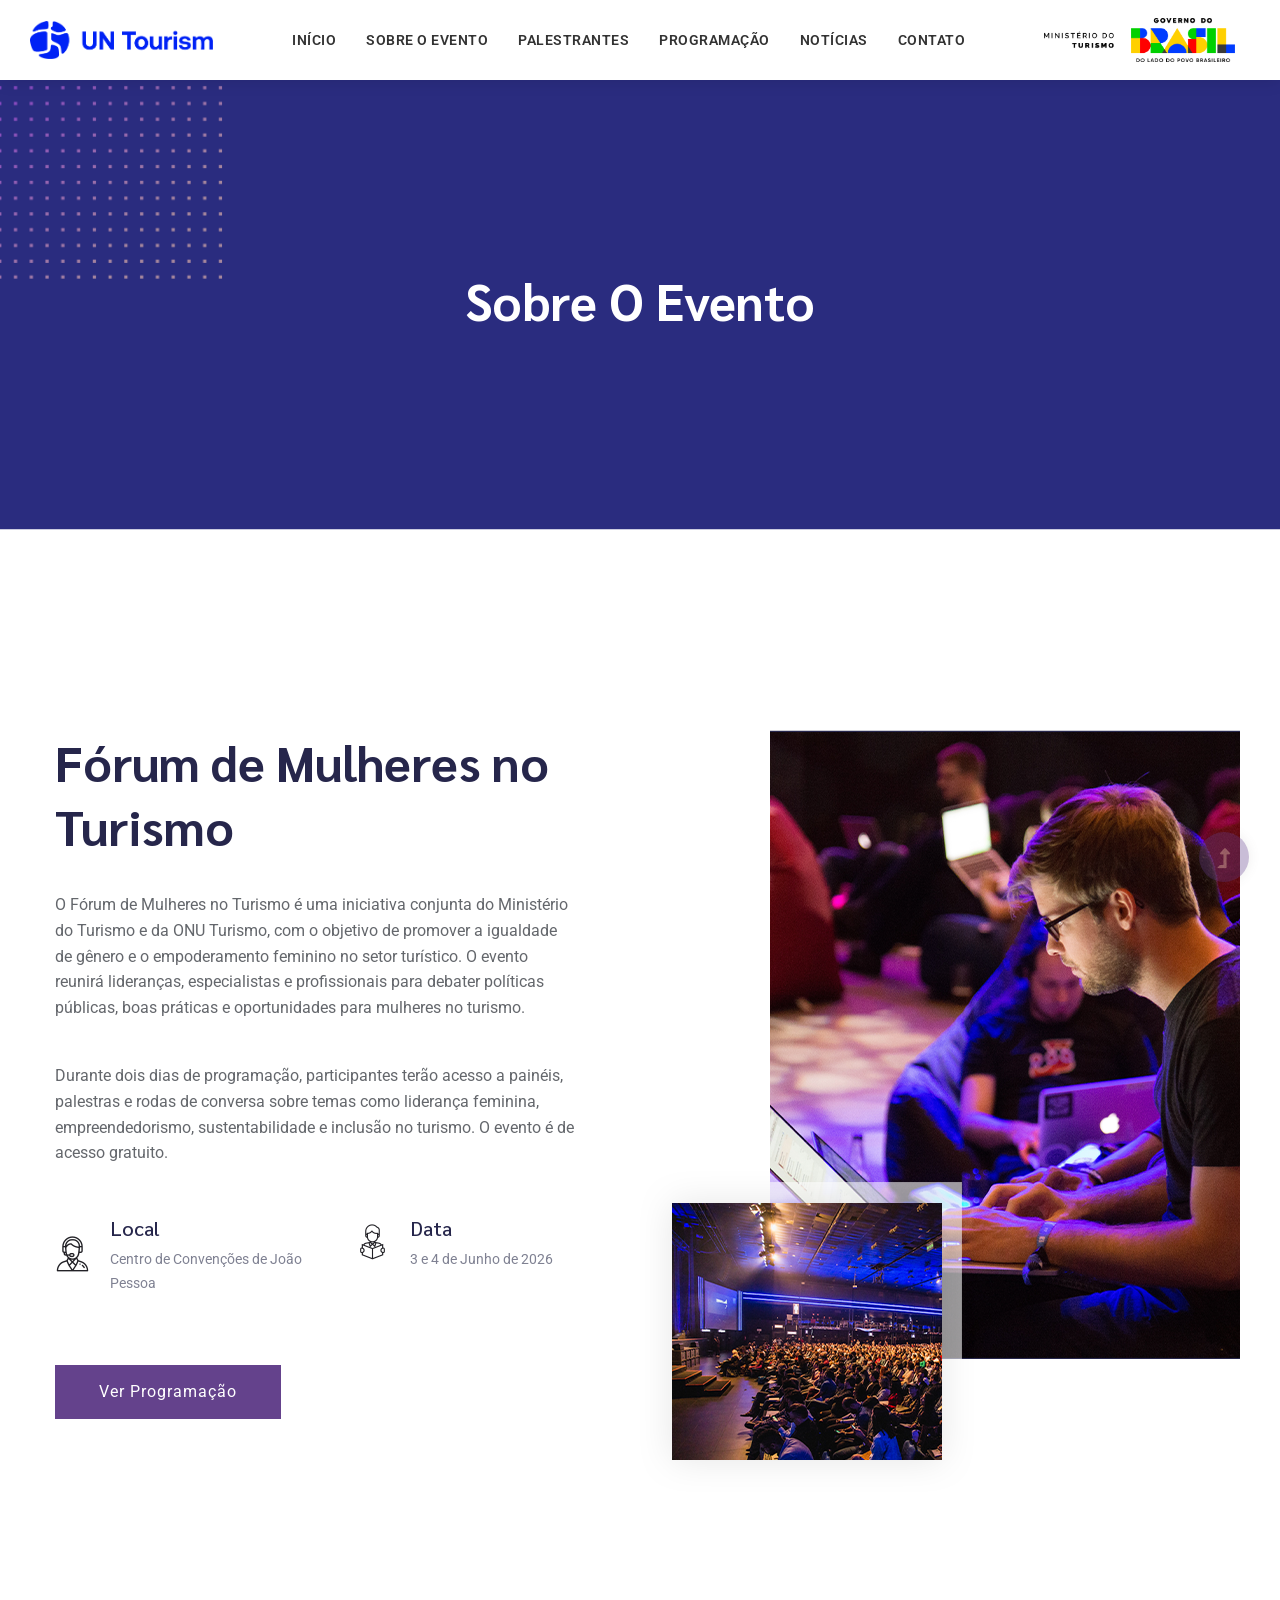
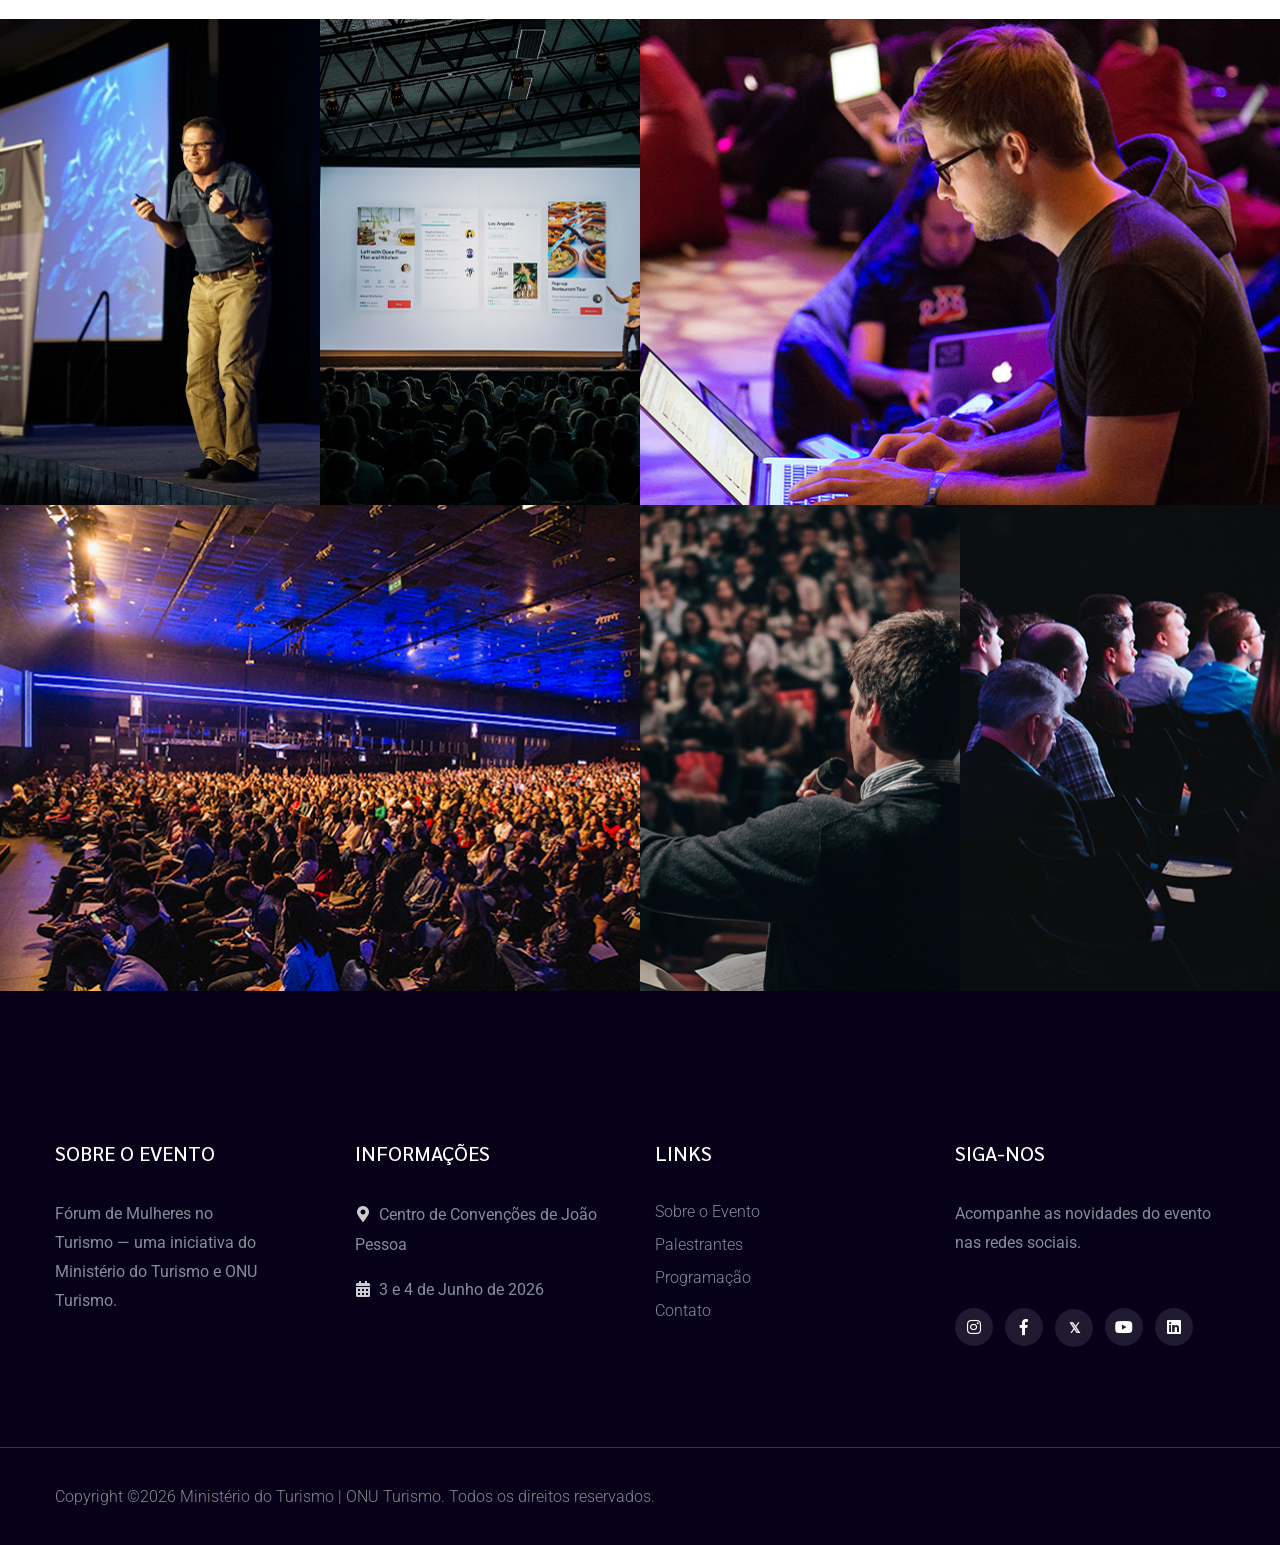
==== commit 6fd433e7: "Modularizar CMS completo, unificar Blog como Notícias e limpar template - Carrossel de destaques: ge" ====
--- a/about.html
+++ b/about.html
@@ -6,7 +6,12 @@
     <title>Sobre o Evento — Fórum de Mulheres no Turismo</title>
     <meta name="description" content="Saiba mais sobre o Fórum de Mulheres no Turismo, uma iniciativa do Ministério do Turismo e ONU Turismo em João Pessoa.">
     <meta name="viewport" content="width=device-width, initial-scale=1">
-
+    <!-- Open Graph -->
+    <meta property="og:title" content="Sobre o Evento — Fórum de Mulheres no Turismo">
+    <meta property="og:description" content="Conheça o Fórum de Mulheres no Turismo — uma iniciativa do Ministério do Turismo e ONU Turismo em João Pessoa.">
+    <meta property="og:type" content="website">
+    <meta property="og:image" content="assets/img/hero/save-the-date-forum.jpg">
+    <meta property="og:locale" content="pt_BR">
 
 <link rel="stylesheet" href="assets/css/bootstrap.min.css">
 	<link rel="stylesheet" href="assets/css/owl.carousel.min.css">
@@ -40,7 +45,7 @@
                                 <li><a href="about.html">Sobre o Evento</a></li>
                                 <li><a href="spakers.html">Palestrantes</a></li>
                                 <li><a href="schedule.html">Programação</a></li>
-                                <li><a href="blog.html">Blog</a></li>
+                                <li><a href="blog.html">Notícias</a></li>
                                 <li><a href="contact.html">Contato</a></li>
                             </ul>
                         </nav>
@@ -74,13 +79,29 @@
         </div>
     </div>
     <!-- Hero End -->
+    <!--
+        SOBRE O EVENTO (CMS):
+        Conteúdo único no CMS — reflete automaticamente aqui e na home (index.html).
+        O gestor edita uma única vez e ambas as páginas são atualizadas.
+
+        CAMPOS EDITÁVEIS:
+        - Título da seção: texto livre (ex: "Fórum de Mulheres no Turismo")
+        - Texto descritivo: rich text (parágrafos, listas, links, negrito, itálico)
+        - Imagens ilustrativas: 2 imagens (about1.png e about2.png)
+          Formato: .png/.jpg/.jpeg, máx 300 KB cada
+        - Local do evento: texto livre
+        - Data do evento: texto livre
+
+        AÇÕES DO GESTOR:
+        - Editar: alterar textos, imagens e informações (uma edição, duas páginas)
+        - Ocultar: manter página mas não exibir no menu (visível: sim/não)
+    -->
     <!-- Sobre o Evento -->
     <section class="about-low-area section-padding2">
         <div class="container">
             <div class="row">
                 <div class="col-lg-6 col-md-12">
                     <div class="about-caption mb-50">
-                        <!-- Section Tittle -->
                         <div class="section-tittle mb-35">
                             <h2>Fórum de Mulheres no Turismo</h2>
                         </div>
@@ -114,12 +135,11 @@
                     <a href="schedule.html" class="btn mt-50">Ver Programação</a>
                 </div>
                 <div class="col-lg-6 col-md-12">
-                    <!-- about-img -->
-                    <div class="about-img ">
+                    <div class="about-img">
                         <div class="about-font-img d-none d-lg-block">
                             <img src="assets/img/gallery/about2.png" alt="">
                         </div>
-                        <div class="about-back-img ">
+                        <div class="about-back-img">
                             <img src="assets/img/gallery/about1.png" alt="">
                         </div>
                     </div>
@@ -127,49 +147,61 @@
             </div>
         </div>
     </section>
-    <!-- Galeria -->
-    <div class="gallery-area fix">
+    <!-- Galeria (mesma fonte do álbum de fotos da home) -->
+    <div class="gallery-area fix" id="album-fotos">
         <div class="container-fluid p-0">
             <div class="row no-gutters">
                 <div class="col-lg-3 col-md-3 col-sm-6">
                     <div class="gallery-box">
                         <div class="single-gallery">
-                            <div class="gallery-img " style="background-image: url(assets/img/gallery/gallery1.png);"></div>
+                            <a href="assets/img/gallery/gallery1.png" class="album-popup">
+                                <div class="gallery-img gallery-slot" data-slot="0" style="background-image: url(assets/img/gallery/gallery1.png);"></div>
+                            </a>
                         </div>
                     </div>
                 </div>
                 <div class="col-lg-3 col-md-3 col-sm-6">
                     <div class="gallery-box">
                         <div class="single-gallery">
-                            <div class="gallery-img " style="background-image: url(assets/img/gallery/gallery2.png);"></div>
+                            <a href="assets/img/gallery/gallery2.png" class="album-popup">
+                                <div class="gallery-img gallery-slot" data-slot="1" style="background-image: url(assets/img/gallery/gallery2.png);"></div>
+                            </a>
                         </div>
                     </div>
                 </div>
                 <div class="col-lg-6 col-md-6 col-sm-6">
                     <div class="gallery-box">
                         <div class="single-gallery">
-                            <div class="gallery-img " style="background-image: url(assets/img/gallery/gallery3.png);"></div>
+                            <a href="assets/img/gallery/gallery3.png" class="album-popup">
+                                <div class="gallery-img gallery-slot" data-slot="2" style="background-image: url(assets/img/gallery/gallery3.png);"></div>
+                            </a>
                         </div>
                     </div>
                 </div>
                 <div class="col-lg-6 col-md-6 col-sm-6">
                     <div class="gallery-box">
                         <div class="single-gallery">
-                            <div class="gallery-img " style="background-image: url(assets/img/gallery/gallery4.png);"></div>
+                            <a href="assets/img/gallery/gallery4.png" class="album-popup">
+                                <div class="gallery-img gallery-slot" data-slot="3" style="background-image: url(assets/img/gallery/gallery4.png);"></div>
+                            </a>
                         </div>
                     </div>
                 </div>
                 <div class="col-lg-3 col-md-3 col-sm-6">
                     <div class="gallery-box">
                         <div class="single-gallery">
-                             <div class="gallery-img " style="background-image: url(assets/img/gallery/gallery5.png);"></div>
+                            <a href="assets/img/gallery/gallery5.png" class="album-popup">
+                                <div class="gallery-img gallery-slot" data-slot="4" style="background-image: url(assets/img/gallery/gallery5.png);"></div>
+                            </a>
                         </div>
                     </div>
                 </div>
                 <div class="col-lg-3 col-md-3 col-sm-6">
                     <div class="gallery-box">
                         <div class="single-gallery">
-                            <div class="gallery-img " style="background-image: url(assets/img/gallery/gallery6.png);"></div>
+                            <a href="assets/img/gallery/gallery6.png" class="album-popup">
+                                <div class="gallery-img gallery-slot" data-slot="5" style="background-image: url(assets/img/gallery/gallery6.png);"></div>
+                            </a>
                         </div>
                     </div>
                 </div>
@@ -278,6 +310,56 @@
     <script src="./assets/js/jquery.ajaxchimp.min.js"></script>
     <script src="./assets/js/plugins.js"></script>
     <script src="./assets/js/main.js"></script>
-    
+    <script>
+        // Álbum de Fotos: rotação em cascata (mesma config da home)
+        var albumFotos = [
+            'assets/img/gallery/gallery1.png',
+            'assets/img/gallery/gallery2.png',
+            'assets/img/gallery/gallery3.png',
+            'assets/img/gallery/gallery4.png',
+            'assets/img/gallery/gallery5.png',
+            'assets/img/gallery/gallery6.png'
+        ];
+
+        (function initAlbumSequencial() {
+            var slots = document.querySelectorAll('.gallery-slot');
+            if (!slots.length || albumFotos.length < 2) return;
+
+            var INTERVALO = 3000;
+            var slotAtual = 0;
+            var indices = [];
+            for (var i = 0; i < slots.length; i++) {
+                indices.push(i % albumFotos.length);
+            }
+
+            function trocarProximo() {
+                indices[slotAtual] = (indices[slotAtual] + 1) % albumFotos.length;
+                var novaImg = albumFotos[indices[slotAtual]];
+                slots[slotAtual].style.backgroundImage = 'url(' + novaImg + ')';
+                var link = slots[slotAtual].closest('.album-popup');
+                if (link) link.setAttribute('href', novaImg);
+                slotAtual = (slotAtual + 1) % slots.length;
+            }
+
+            setInterval(trocarProximo, INTERVALO);
+        })();
+
+        // Magnific Popup para o álbum
+        $(document).ready(function() {
+            $('.album-popup').magnificPopup({
+                type: 'image',
+                gallery: {
+                    enabled: true,
+                    tCounter: '%curr% de %total%'
+                },
+                image: {
+                    titleSrc: function(item) {
+                        return 'Álbum de Fotos — Fórum de Mulheres no Turismo';
+                    }
+                }
+            });
+        });
+    </script>
+
     </body>
 </html>
--- a/assets/css/custom.css
+++ b/assets/css/custom.css
@@ -326,6 +326,48 @@
     font-size: calc(56.25vw * 0.013);
     letter-spacing: calc(56.25vw * 0.002);
     margin-top: calc(56.25vw * 0.01);
+}
+
+/* --- Álbum de Fotos: transição em cascata --- */
+.album-popup {
+    display: block;
+    cursor: pointer;
+}
+
+.gallery-slot {
+    transition: background-image 1s ease-in-out;
+    background-size: cover;
+    background-position: center;
+}
+
+/* Álbum mobile: grid 2x2 (4 fotos visíveis), restante oculto */
+@media (max-width: 575px) {
+    #album-fotos .row {
+        display: flex;
+        flex-wrap: wrap;
+    }
+    #album-fotos .row > div {
+        flex: 0 0 50%;
+        max-width: 50%;
+    }
+    /* Ocultar slots 5 e 6 no mobile pequeno */
+    #album-fotos .row > div:nth-child(n+5) {
+        display: none;
+    }
+    #album-fotos .gallery-img {
+        height: 140px;
+    }
+}
+
+/* Álbum tablet: grid 2x3 (todas visíveis, proporcionais) */
+@media (min-width: 576px) and (max-width: 767px) {
+    #album-fotos .row > div {
+        flex: 0 0 33.333%;
+        max-width: 33.333%;
+    }
+    #album-fotos .gallery-img {
+        height: 160px;
+    }
 }
 
 /* --- Blog: galeria e vídeos --- */
@@ -415,6 +457,16 @@
 }
 
 /* --- Apoio e Realização: logos com fundo branco --- */
+.work-company .apoio-logos {
+    display: flex;
+    flex-wrap: wrap;
+    align-items: stretch;
+}
+
+.work-company .apoio-item {
+    display: flex;
+}
+
 .work-company .single-logo {
     background: #ffffff;
     padding: 20px 25px;
@@ -423,6 +475,7 @@
     align-items: center;
     justify-content: center;
     min-height: 80px;
+    width: 100%;
 }
 
 .work-company .single-logo img {
@@ -467,3 +520,11 @@
     object-fit: cover;
     width: 100%;
 }
+
+/* Palestrantes mobile: grid 3 colunas */
+@media (max-width: 575px) {
+    .team-area .row > .palestrante-item {
+        flex: 0 0 33.333%;
+        max-width: 33.333%;
+    }
+}
